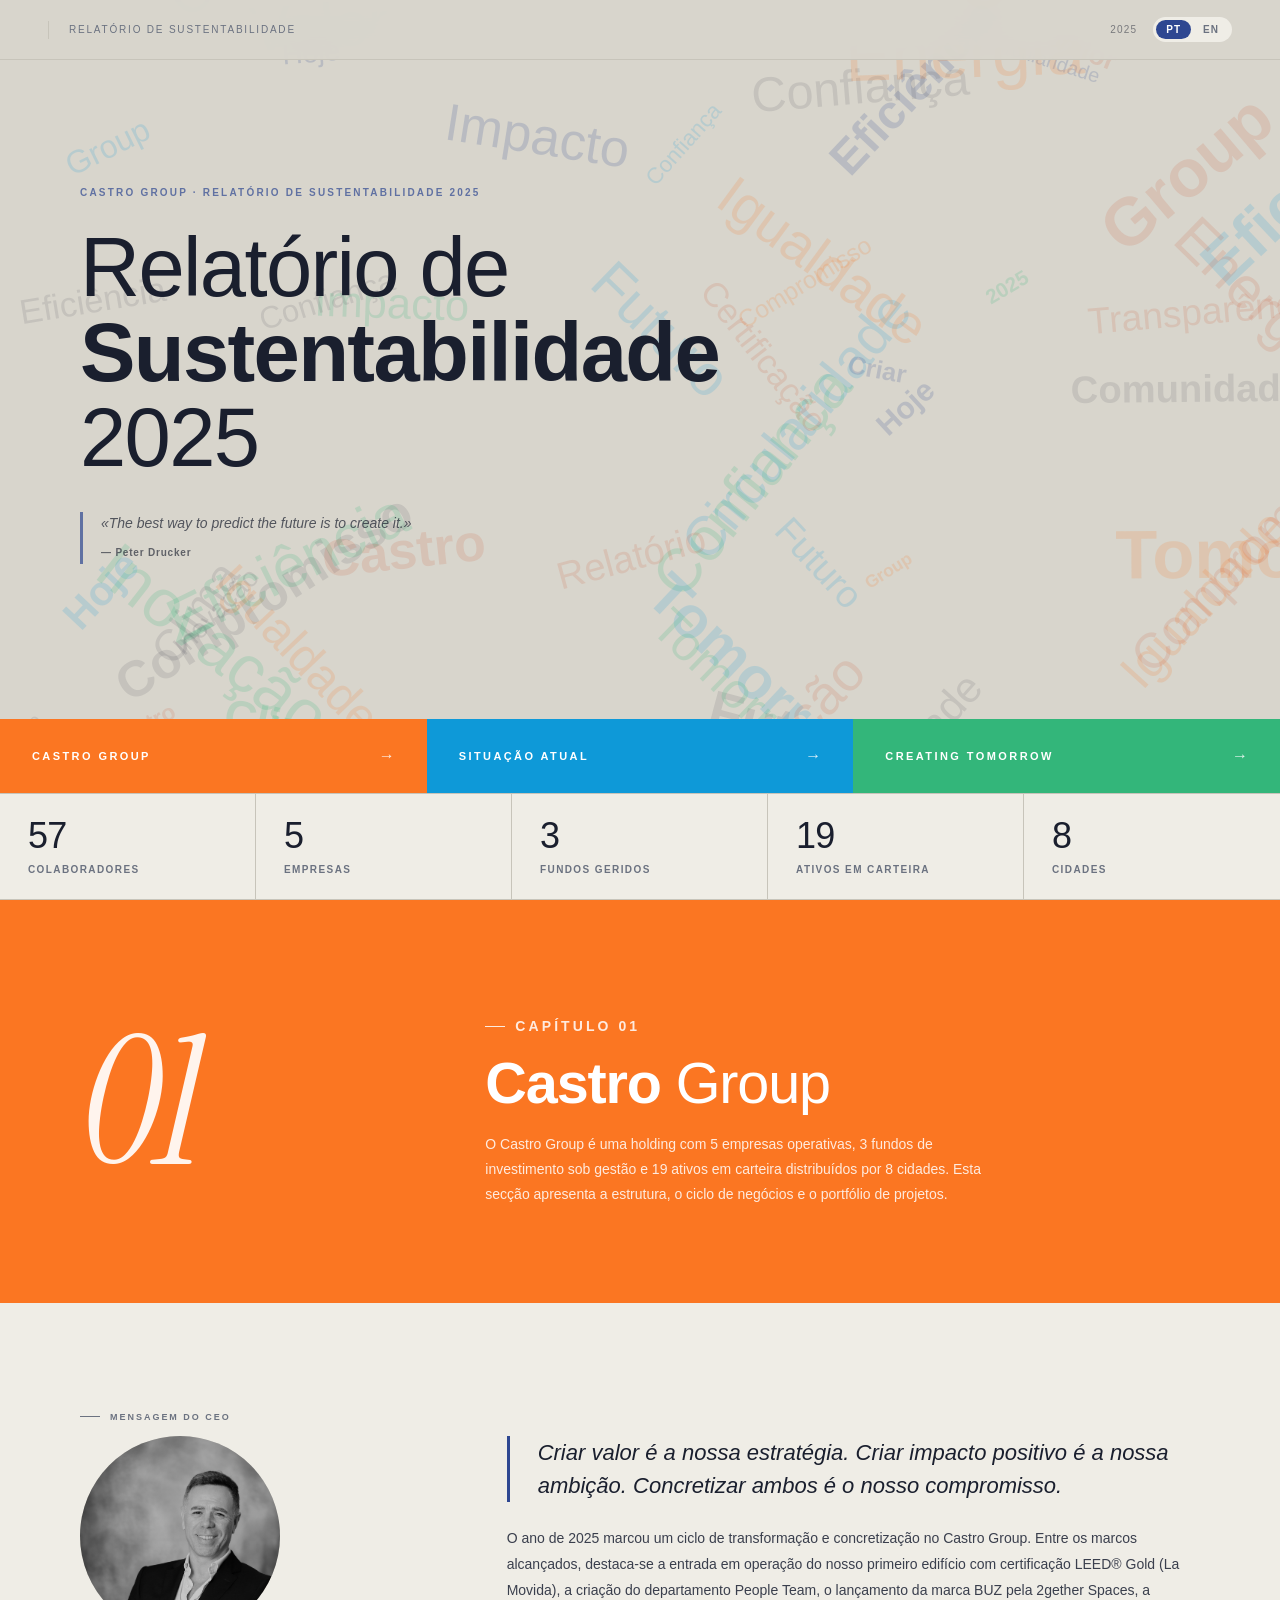
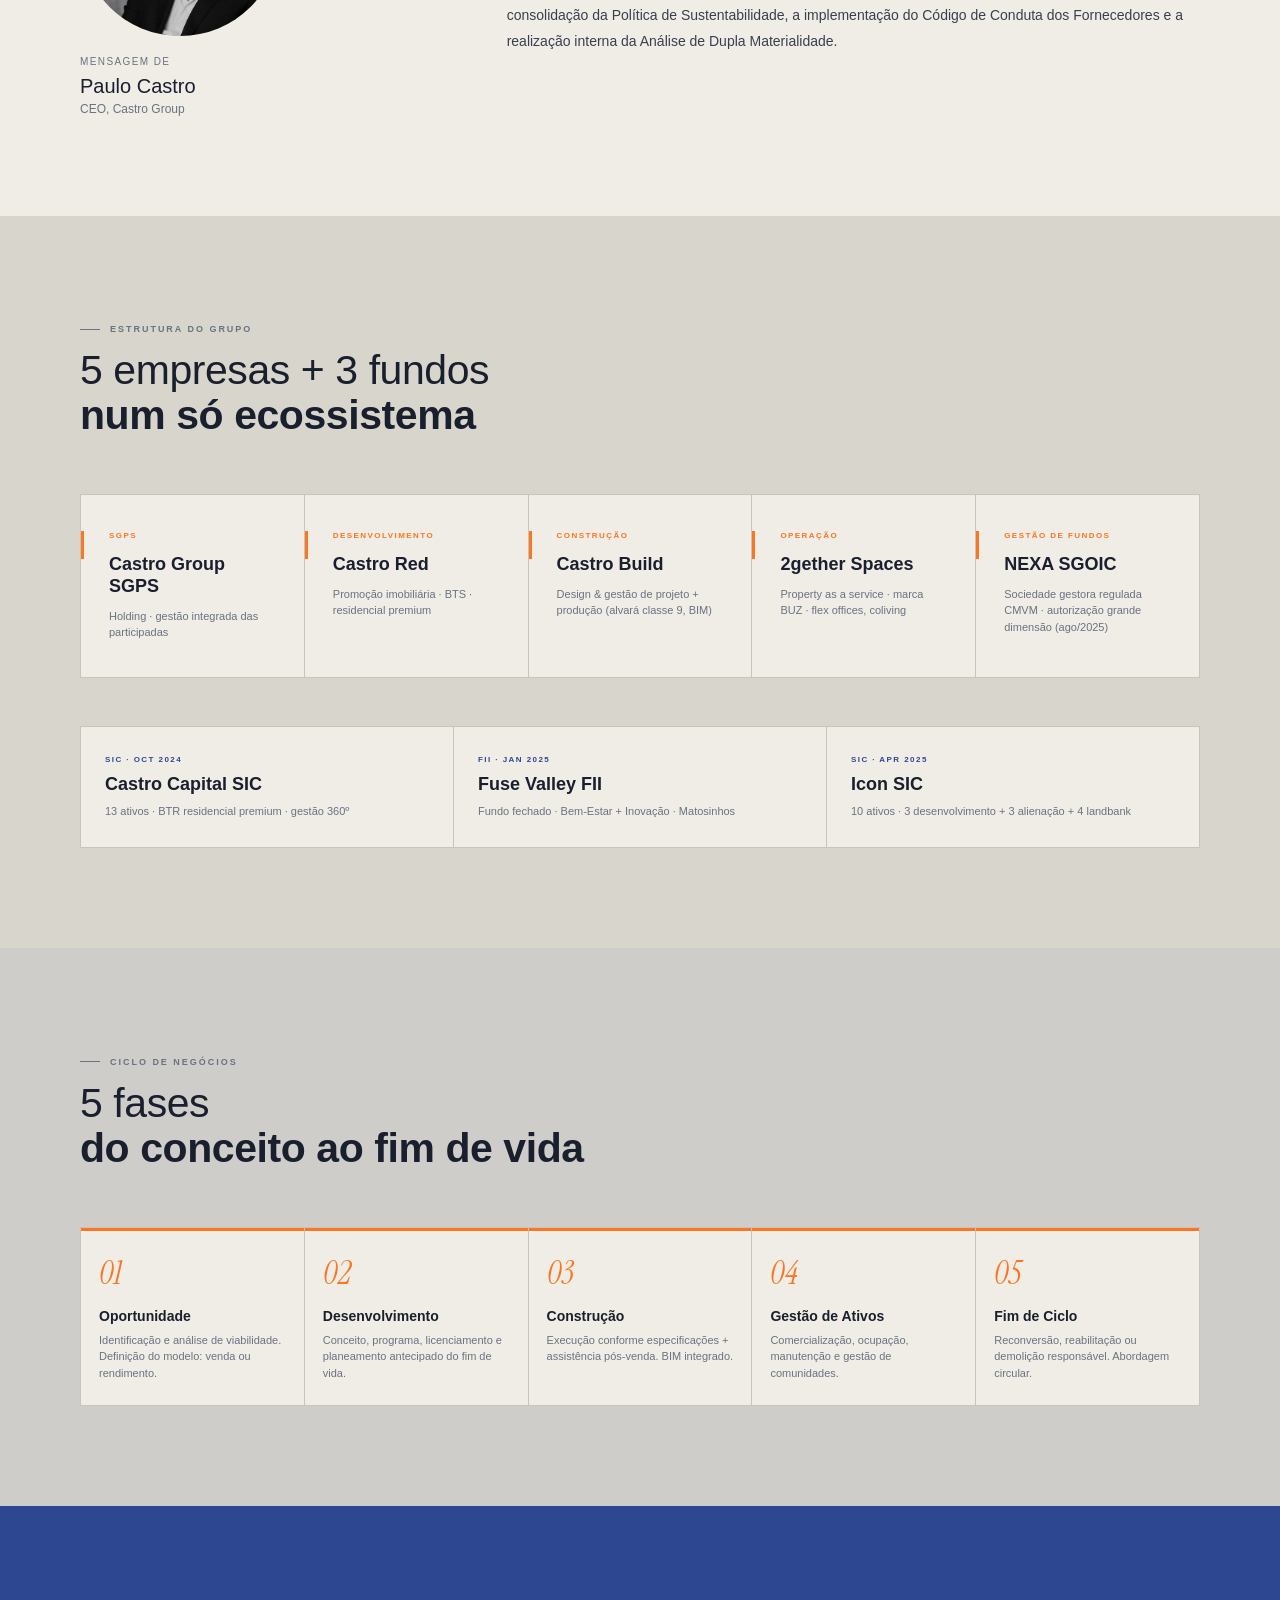
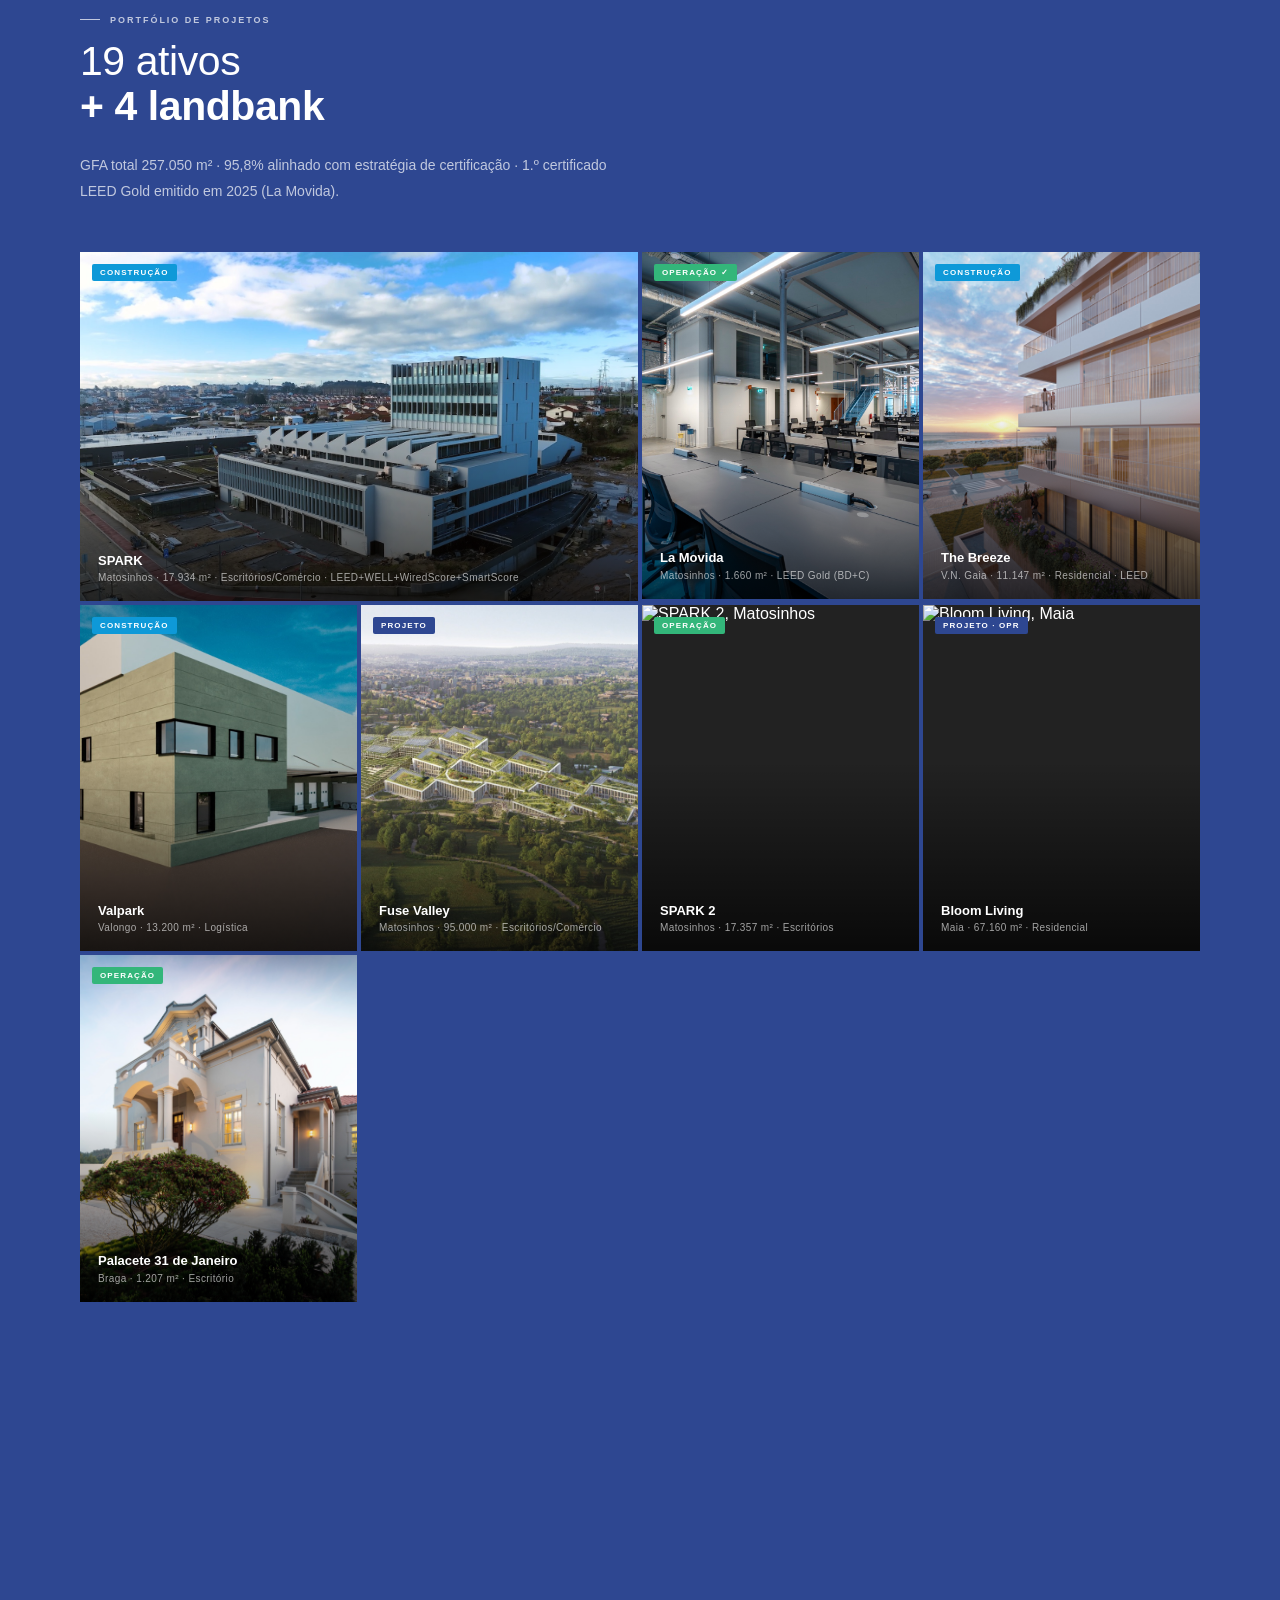
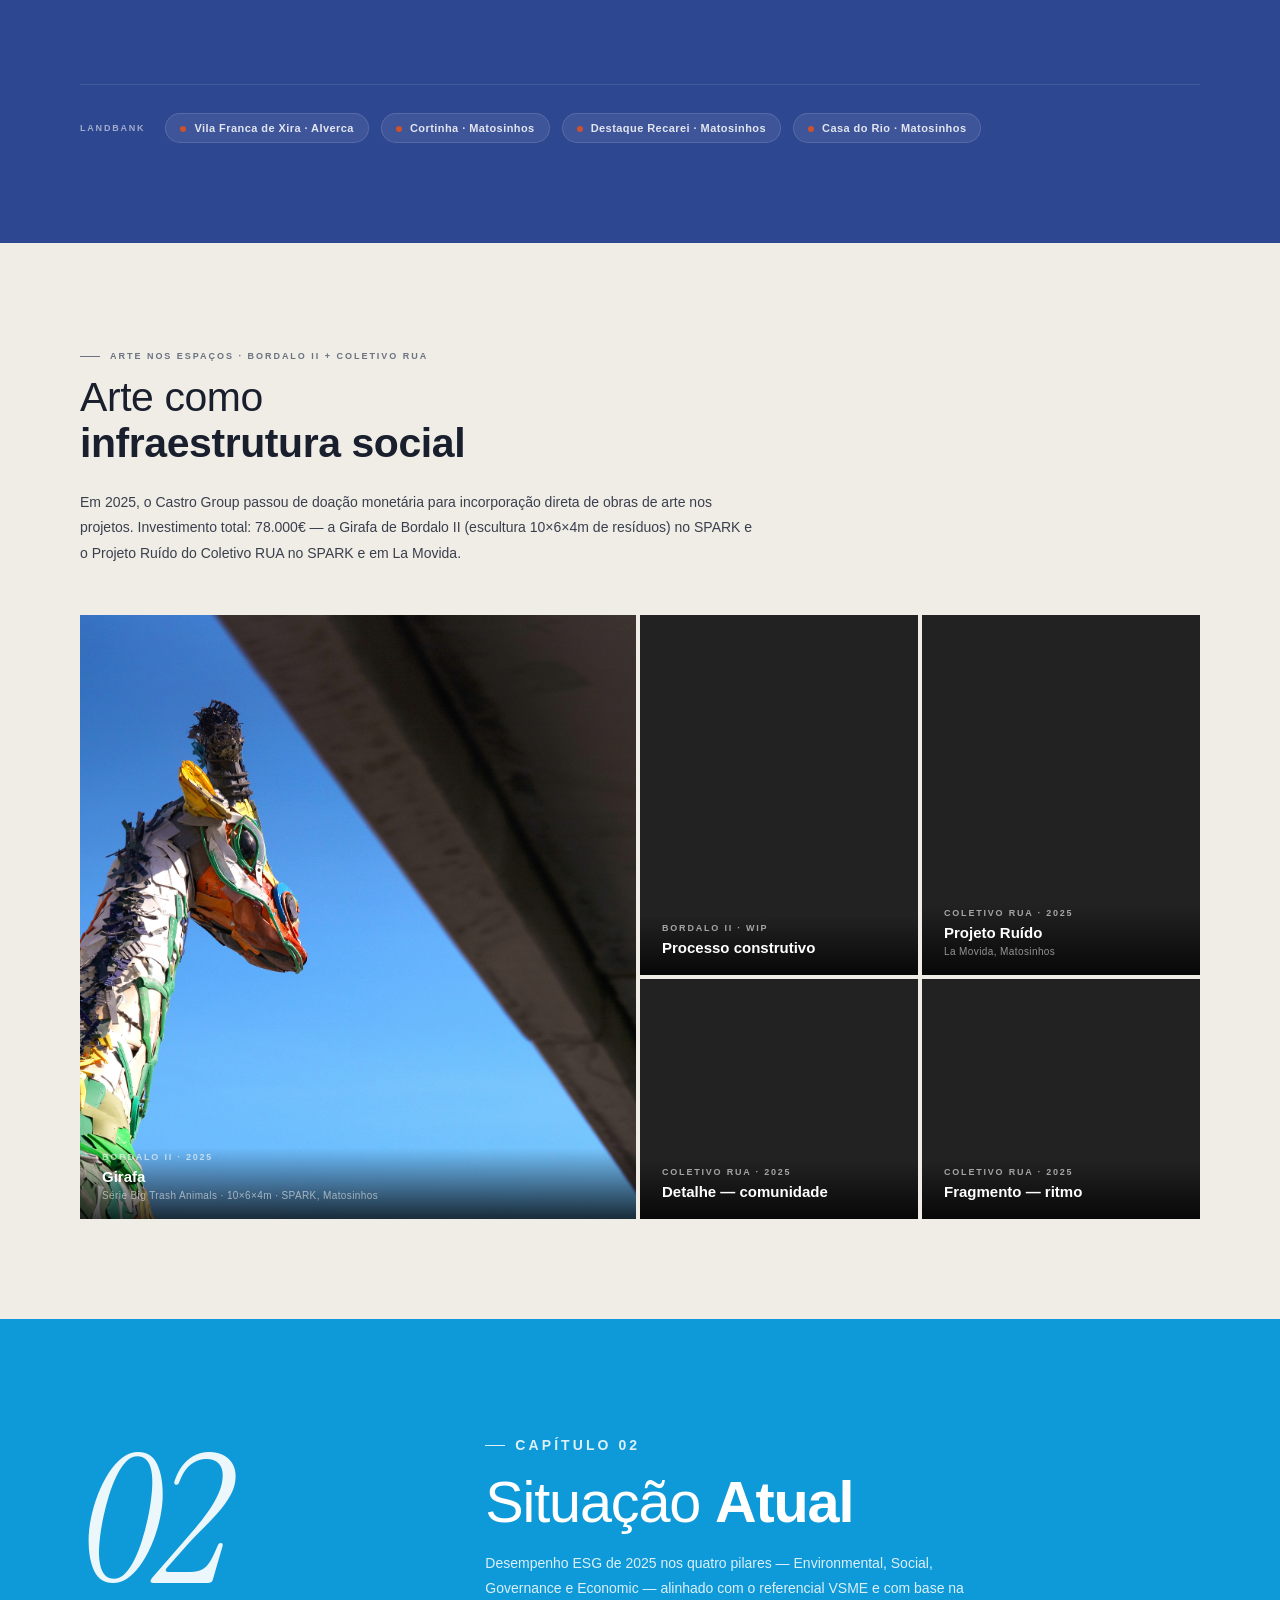
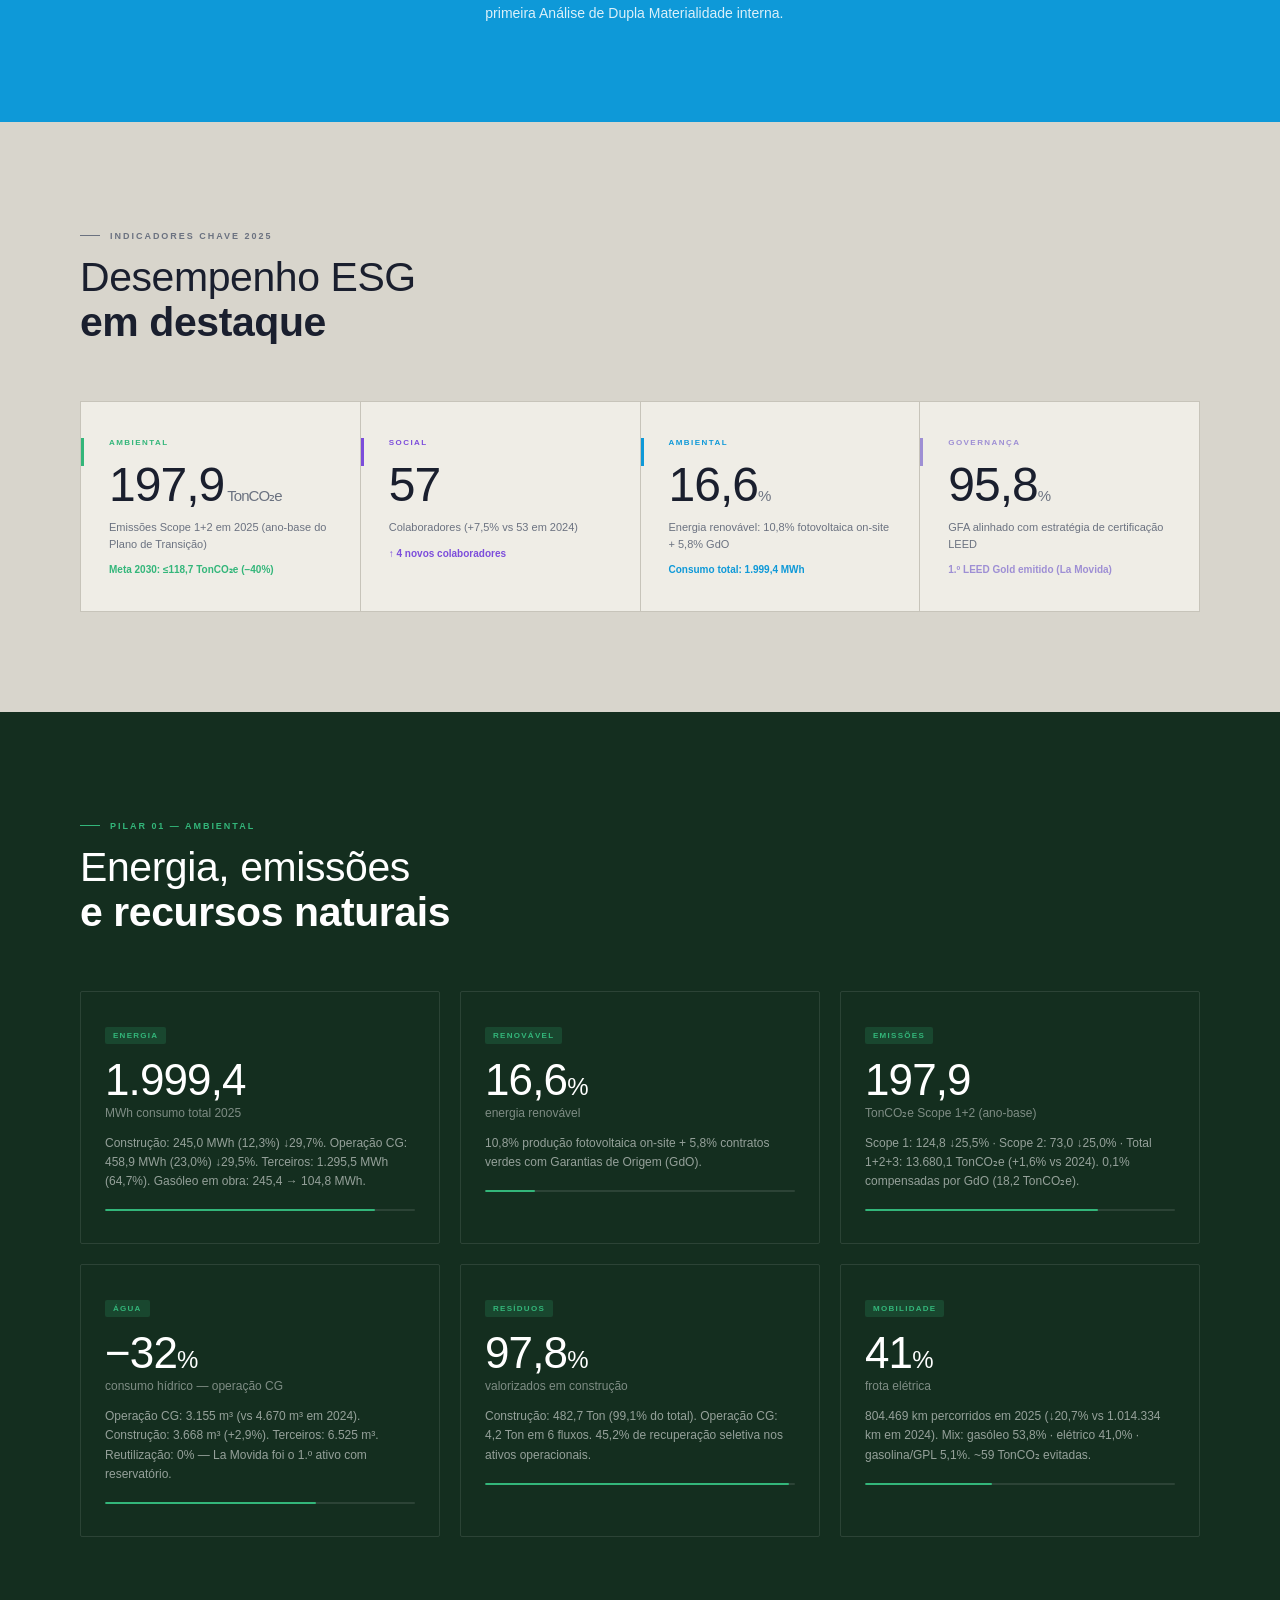
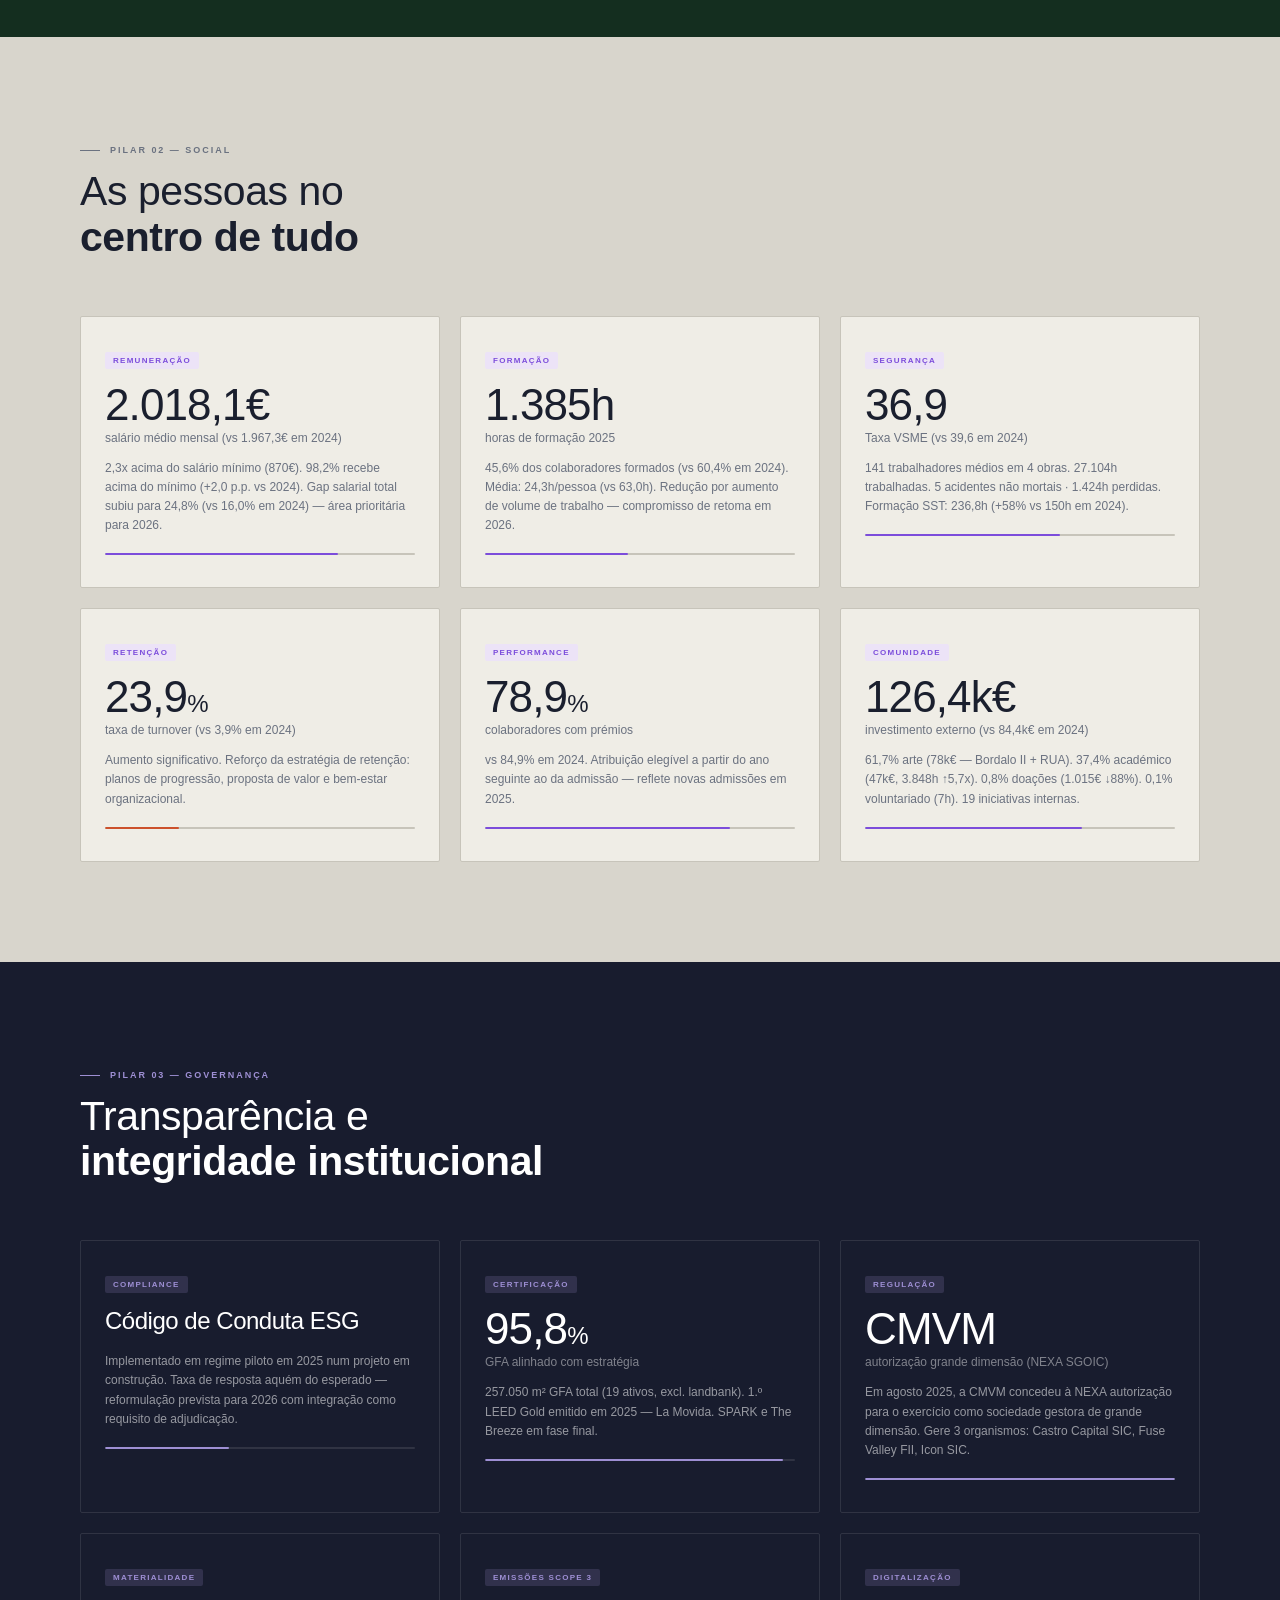
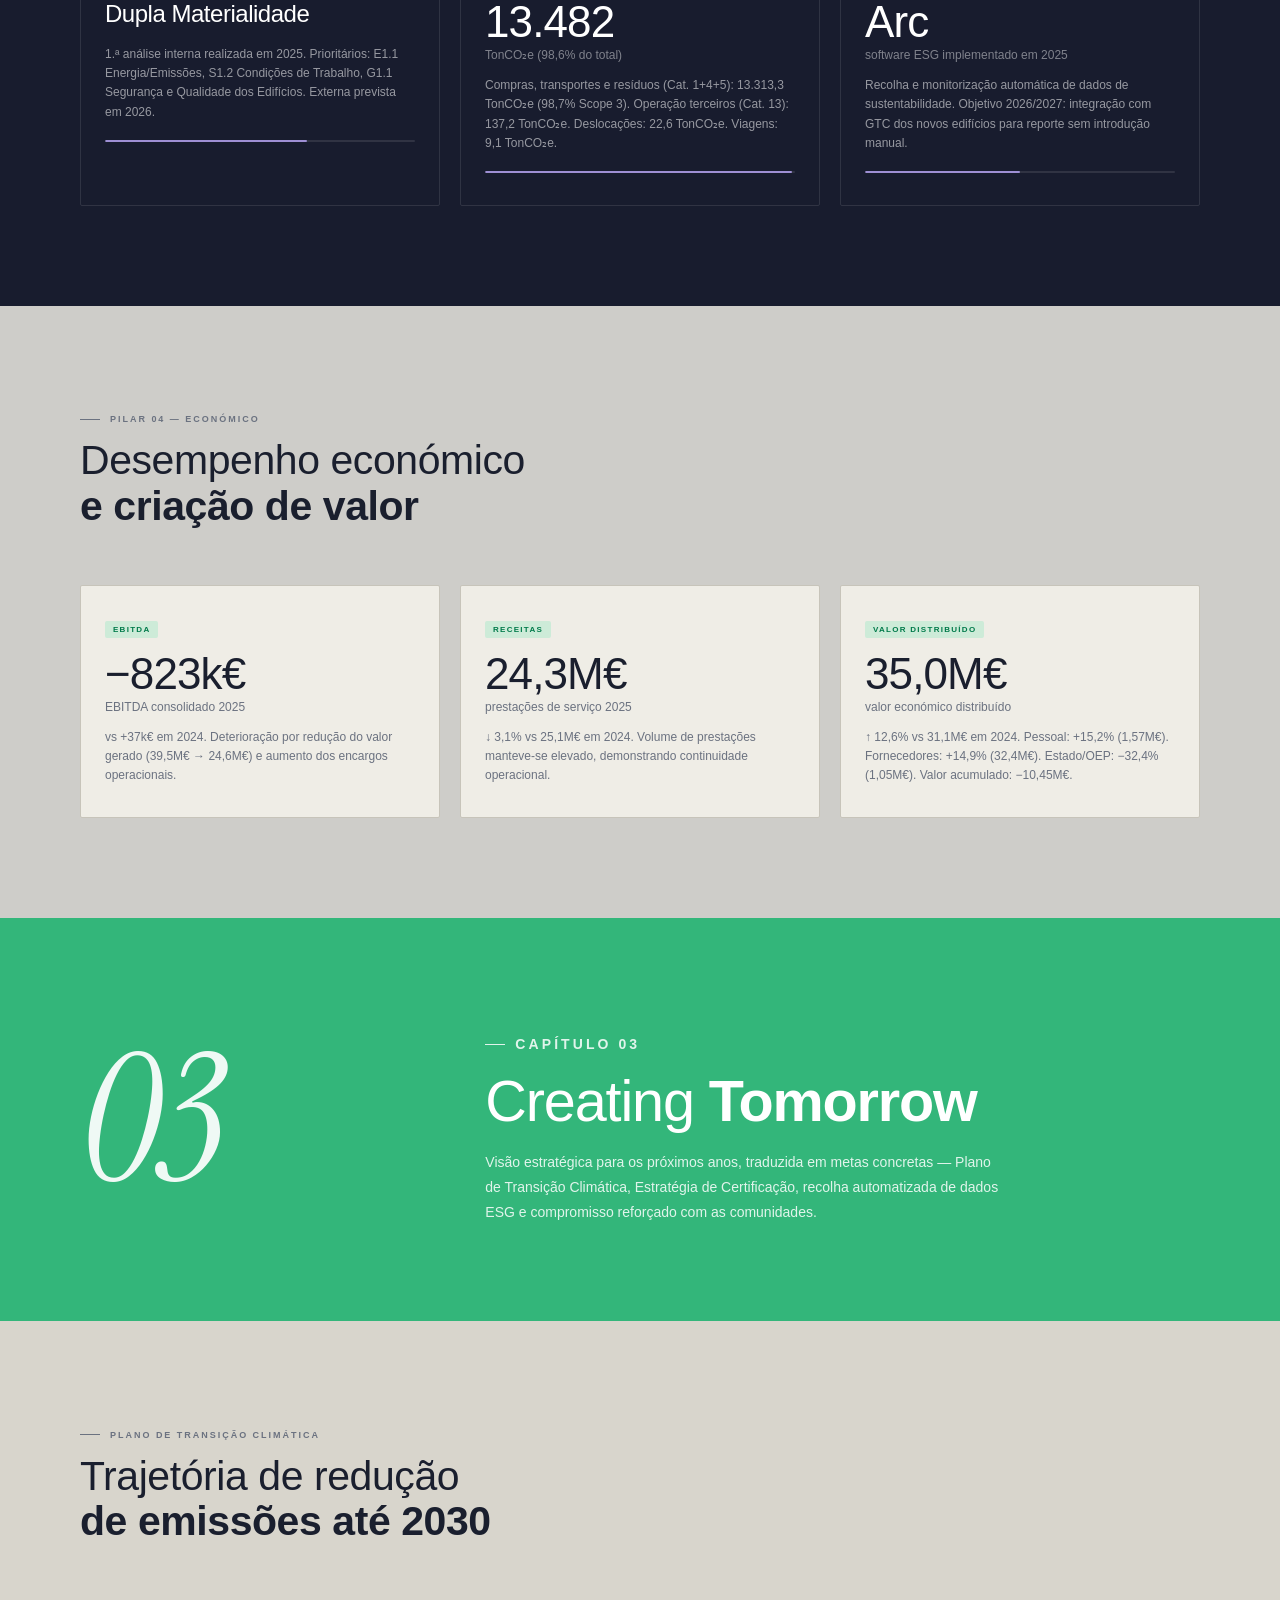
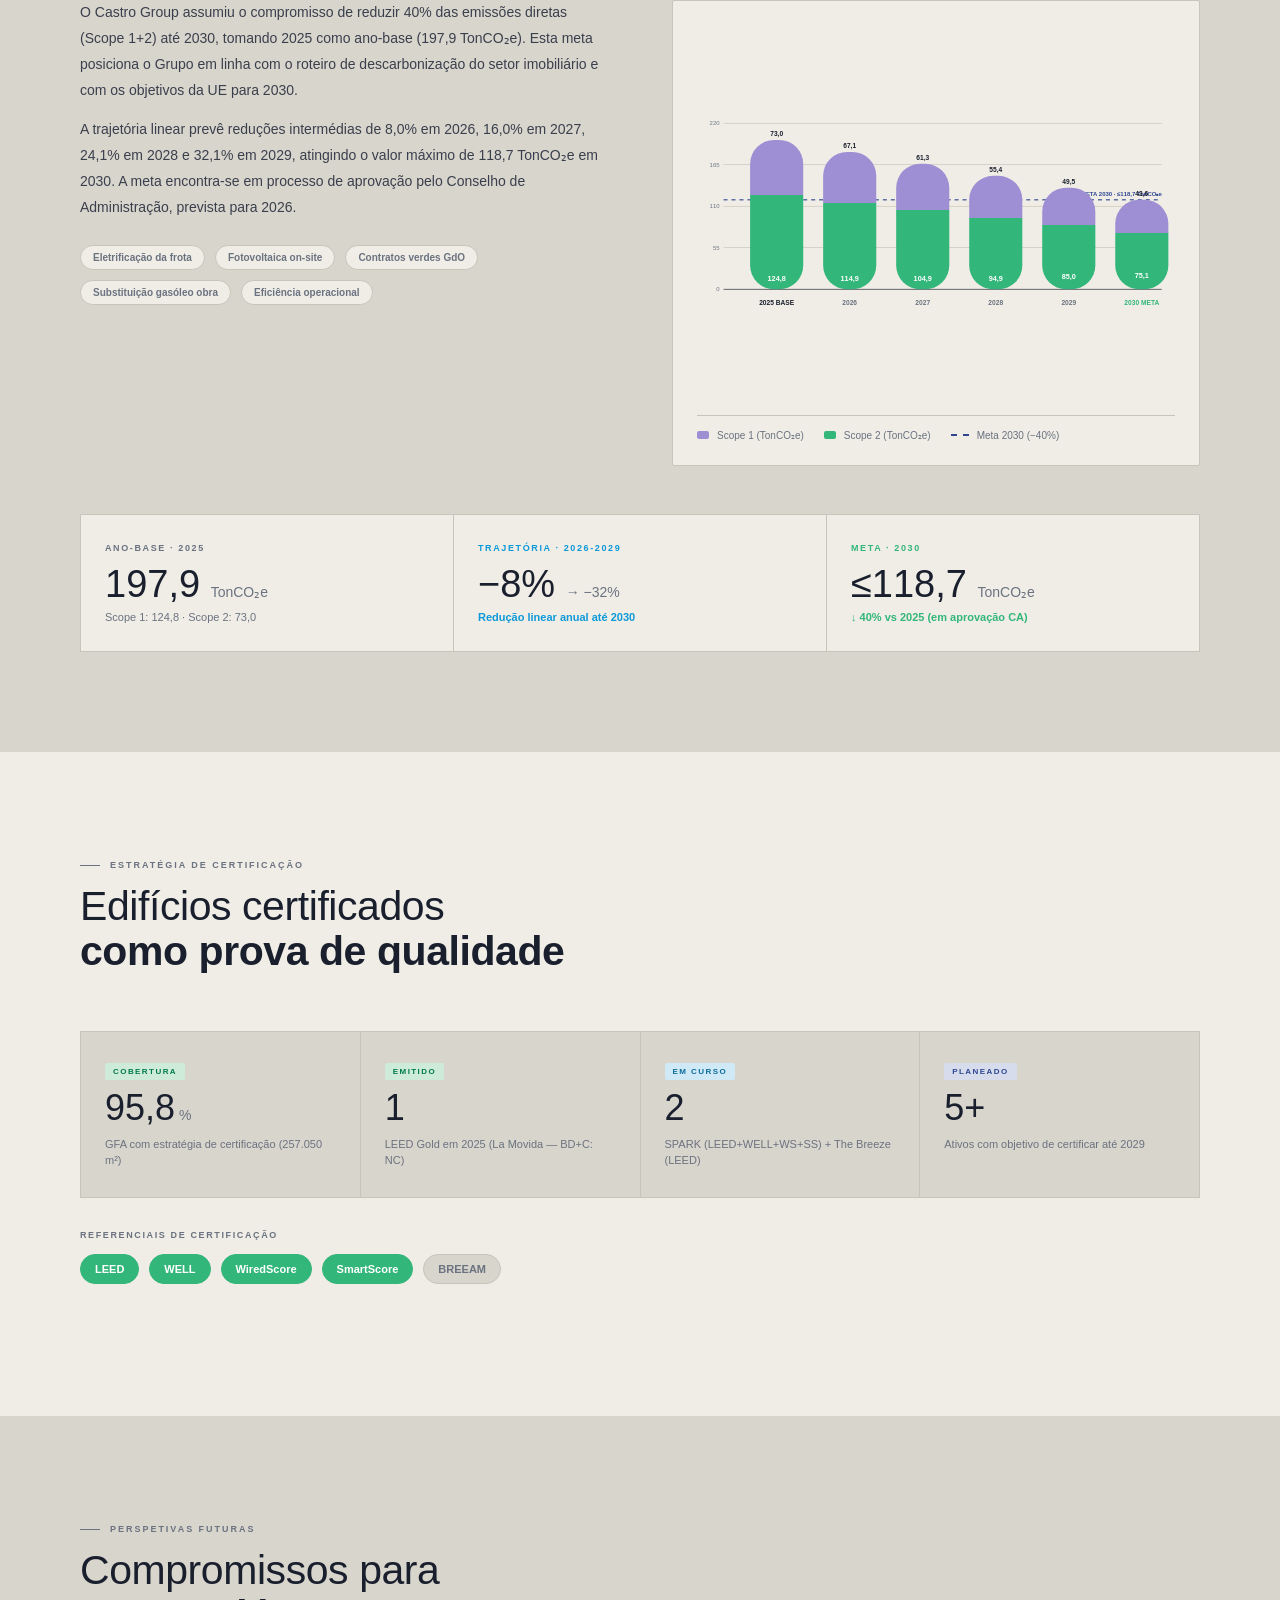
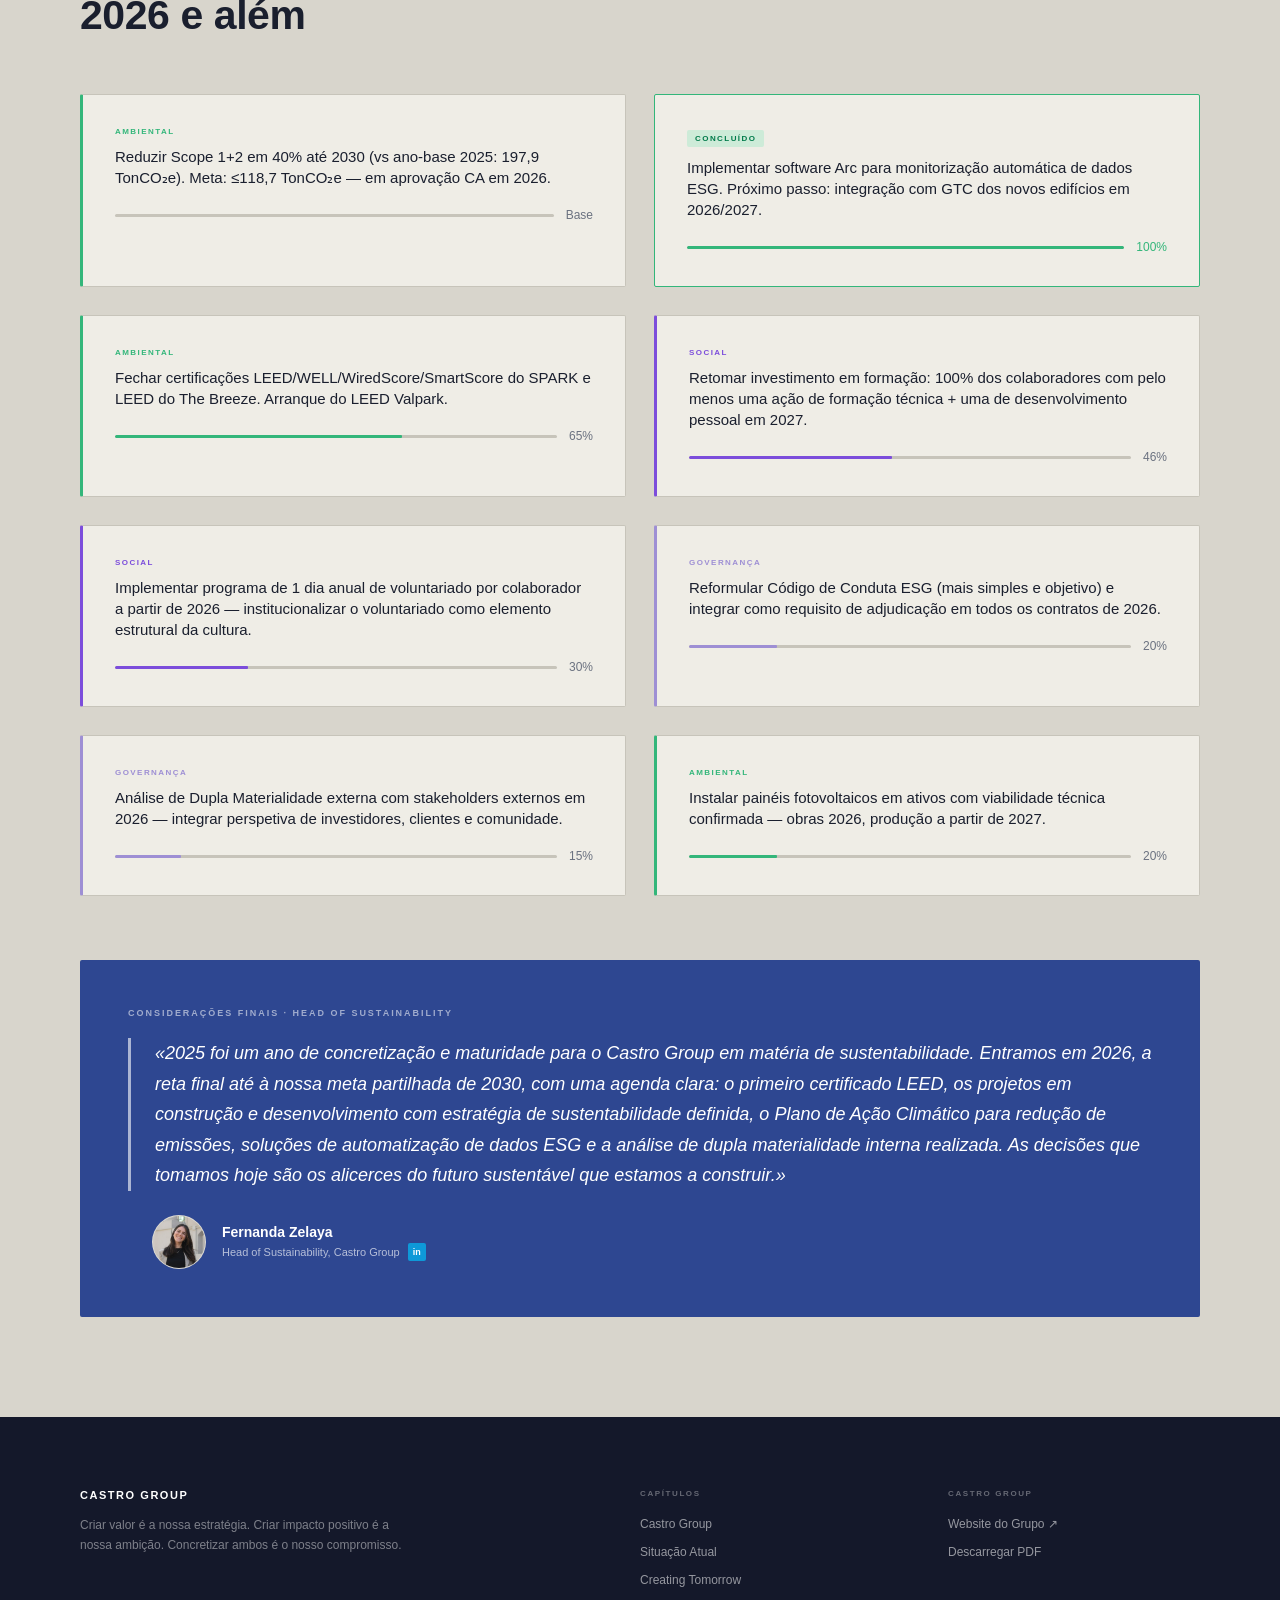
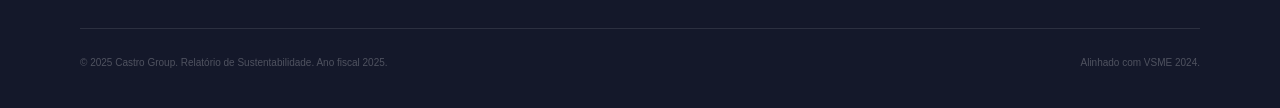
==== index-v2.html @ b85b204f "RS26 update: fix data errata + new RS26 brand version + reorganized assets Fase 1 (index.html — data" ====
<!DOCTYPE html>
<html lang="pt">
<head>
<meta charset="UTF-8">
<meta name="viewport" content="width=device-width, initial-scale=1.0">
<title>Castro Group — Relatório de Sustentabilidade 2025</title>
<meta name="description" content="Relatório de Sustentabilidade 2025 do Castro Group. Estratégia ESG, plano de transição climática e portfólio certificado.">
<meta property="og:title" content="Castro Group — Relatório de Sustentabilidade 2025">
<meta property="og:description" content="Criar valor é a nossa estratégia. Criar impacto positivo é a nossa ambição.">
<meta property="og:type" content="website">
<link rel="preconnect" href="https://fonts.googleapis.com" crossorigin>
<link href="https://fonts.googleapis.com/css2?family=Instrument+Serif:ital@0;1&display=swap" rel="stylesheet">
<style>
/* ============================================================================
   CASTRO GROUP — RS26 DESIGN TOKENS
   Based on: uploads/brand guidelines/colors_and_type.css (May 2026)
   ========================================================================= */
*,*::before,*::after{box-sizing:border-box;margin:0;padding:0}

:root {
  /* BRAND FLAG */
  --cg-navy:     #2E4791;
  --cg-orange:   #FB7622;
  --cg-cyan:     #0E99D8;
  --cg-green:    #33B67A;
  --cg-rust:     #CC512C;

  /* NEUTRALS */
  --cg-putty:    #D8D5CC;
  --cg-putty-2:  #CECDC9;
  --cg-bone:     #EFEDE6;
  --cg-ink:      #1A1F2E;
  --cg-mid:      #6B7280;
  --cg-border:   #C7C4BA;
  --cg-border-soft: rgba(46, 71, 145, 0.18);

  /* DARK */
  --cg-dark:        #2E4791;
  --cg-dark-deep:   #1F3170;
  --cg-dark-ink:    #14182A;

  /* TAGS */
  --cg-tag-orange-bg: #FBE3D2; --cg-tag-orange-fg: #B0451A;
  --cg-tag-cyan-bg:   #CFE9F6; --cg-tag-cyan-fg:   #0C6C9B;
  --cg-tag-green-bg:  #CDEBD8; --cg-tag-green-fg:  #1D7E4F;
  --cg-tag-navy-bg:   #D6DCEC; --cg-tag-navy-fg:   #2E4791;
  --cg-tag-rust-bg:   #F0D2C5; --cg-tag-rust-fg:   #8E3A1F;

  /* ESG legacy (only inside ESG widgets) */
  --cg-esg-social:     #7C4DDB;
  --cg-esg-governance: #9E8FD4;
  --cg-esg-economic:   #007A4A;

  /* MOTION */
  --cg-ease: cubic-bezier(0.4, 0, 0.2, 1);
  --cg-dur-fast: 0.15s;
  --cg-dur-base: 0.30s;
  --cg-dur-slow: 0.70s;
  --cg-dur-bar:  1.40s;
}

html { scroll-behavior: smooth; }
body {
  font-family: 'Helvetica Neue', Helvetica, Arial, sans-serif;
  background: var(--cg-putty);
  color: var(--cg-ink);
  overflow-x: hidden;
  -webkit-font-smoothing: antialiased;
}

/* ── NAV ───────────────────────────────────────────────────────────────── */
nav {
  position: fixed; top: 0; left: 0; right: 0; z-index: 100;
  display: flex; align-items: center; justify-content: space-between;
  padding: 0 48px; height: 60px;
  background: rgba(216, 213, 204, 0.94);
  backdrop-filter: blur(12px);
  border-bottom: 1px solid var(--cg-border);
  transition: all 0.3s;
}
nav.over-dark {
  background: rgba(46, 71, 145, 0.92);
  border-bottom-color: rgba(255,255,255,0.08);
}
nav.over-dark .nav-wordmark,
nav.over-dark .nav-year { color: #fff; }

.nav-left { display: flex; align-items: center; gap: 20px; }
.nav-logo { height: 22px; width: auto; display: block; }
nav.over-dark .nav-logo { filter: brightness(0) invert(1); }
.nav-sep { width: 1px; height: 18px; background: var(--cg-border); }
nav.over-dark .nav-sep { background: rgba(255,255,255,0.2); }
.nav-wordmark {
  font-size: 10px; letter-spacing: 0.18em; text-transform: uppercase;
  font-weight: 500; color: var(--cg-mid); white-space: nowrap;
}

.nav-right { display: flex; align-items: center; gap: 16px; }
.nav-year { font-size: 10px; letter-spacing: 0.12em; opacity: 0.5; color: var(--cg-ink); }
.lang-toggle {
  display: flex; gap: 2px;
  background: var(--cg-bone); border-radius: 20px; padding: 3px;
}
nav.over-dark .lang-toggle { background: rgba(255,255,255,0.12); }
.lang-btn {
  font-size: 10px; font-weight: 600; letter-spacing: 0.1em; text-transform: uppercase;
  padding: 4px 10px; border-radius: 16px; border: none; cursor: pointer;
  background: transparent; color: var(--cg-mid);
  transition: all 0.2s;
}
.lang-btn.active { background: var(--cg-navy); color: #fff; }
nav.over-dark .lang-btn.active { background: #fff; color: var(--cg-navy); }

/* ── HERO — RS26 cover ─────────────────────────────────────────────────── */
#hero {
  background: var(--cg-putty);
  min-height: 100vh;
  position: relative;
  overflow: hidden;
  display: grid;
  grid-template-rows: 1fr auto;
}
#kaleidoscope {
  position: absolute; inset: 0;
  width: 100%; height: 100%;
  z-index: 0;
  pointer-events: none;
}
.hero-content {
  position: relative; z-index: 2;
  padding: 120px 80px 60px;
  display: flex; flex-direction: column;
  justify-content: center;
  max-width: 1100px;
}
.hero-eyebrow {
  font-size: 10px; font-weight: 600; letter-spacing: 0.22em;
  text-transform: uppercase; color: var(--cg-navy); opacity: 0.7;
  margin-bottom: 28px;
}
.hero-title {
  font-family: 'Helvetica Neue', Helvetica, Arial, sans-serif;
  font-size: clamp(48px, 6.5vw, 96px);
  font-weight: 300; line-height: 1.02; letter-spacing: -0.02em;
  color: var(--cg-ink);
  max-width: 900px;
  margin-bottom: 32px;
}
.hero-title strong { font-weight: 700; }
.hero-quote {
  font-size: 14px; line-height: 1.7; color: var(--cg-ink); opacity: 0.7;
  max-width: 380px; font-style: italic;
  border-left: 3px solid var(--cg-navy); padding-left: 18px;
  margin-bottom: 28px;
}
.hero-quote-attr {
  display: inline-block; margin-top: 8px;
  font-style: normal; font-weight: 600;
  font-size: 10px; letter-spacing: 0.08em; opacity: 0.9;
}

/* RS26 cover bands — orange/cyan/green flag stripe */
.hero-flag {
  position: relative; z-index: 2;
  display: grid; grid-template-columns: 1fr 1fr 1fr;
  width: 100%;
}
.hero-flag a {
  padding: 28px 32px;
  color: #fff;
  text-decoration: none;
  font-size: 11px; font-weight: 700;
  letter-spacing: 0.22em; text-transform: uppercase;
  display: flex; align-items: center; justify-content: space-between;
  transition: opacity 0.2s, transform 0.3s;
}
.hero-flag a:hover { opacity: 0.92; }
.hero-flag a.castro    { background: var(--cg-orange); }
.hero-flag a.situacao  { background: var(--cg-cyan); }
.hero-flag a.tomorrow  { background: var(--cg-green); }
.hero-flag a::after {
  content: '→'; font-size: 16px; opacity: 0.85; letter-spacing: 0;
}

/* Hero stats strip — appears below flag */
.hero-stats {
  position: relative; z-index: 2;
  display: grid; grid-template-columns: repeat(5, 1fr);
  background: var(--cg-bone);
  border-top: 1px solid var(--cg-border);
  border-bottom: 1px solid var(--cg-border);
}
.hero-stat {
  padding: 24px 28px;
  border-right: 1px solid var(--cg-border);
}
.hero-stat:last-child { border-right: none; }
.hero-stat-val {
  font-size: 36px; font-weight: 300; color: var(--cg-ink);
  line-height: 1; letter-spacing: -0.02em;
}
.hero-stat-label {
  font-size: 10px; font-weight: 600; letter-spacing: 0.14em;
  text-transform: uppercase; color: var(--cg-mid);
  margin-top: 10px;
}

/* ── SECTION COMMONS ───────────────────────────────────────────────────── */
.section {
  padding: 100px 80px;
  position: relative;
}
.section-inner { max-width: 1240px; margin: 0 auto; }
.section.bone { background: var(--cg-bone); }
.section.putty-2 { background: var(--cg-putty-2); }
.section.navy { background: var(--cg-navy); color: #fff; }
.section.navy .eyebrow { color: rgba(255,255,255,0.85); }
.section.navy .heading { color: #fff; }
.section.navy .body { color: rgba(255,255,255,0.75); }

.eyebrow {
  font-size: 9px; font-weight: 600; letter-spacing: 0.22em;
  text-transform: uppercase; color: var(--cg-mid);
  margin-bottom: 14px;
  display: inline-flex; align-items: center; gap: 10px;
}
.eyebrow::before {
  content: ''; width: 20px; height: 1px; background: currentColor;
}
.heading {
  font-size: clamp(28px, 3.2vw, 48px);
  font-weight: 300; line-height: 1.1;
  max-width: 640px; margin-bottom: 56px;
  color: var(--cg-ink);
  letter-spacing: -0.01em;
}
.heading strong { font-weight: 700; }
.body { font-size: 14px; line-height: 1.85; color: #3A3F4D; }

/* Full-bleed colored band between chapters (RS26 signature) */
.chapter-band {
  width: 100%;
  padding: 96px 80px;
  display: grid; grid-template-columns: 1fr 2fr;
  gap: 48px; align-items: center;
  border-radius: 0;
}
.chapter-band.orange  { background: var(--cg-orange); }
.chapter-band.cyan    { background: var(--cg-cyan); }
.chapter-band.green   { background: var(--cg-green); }
.chapter-band .num {
  font-family: 'Instrument Serif', serif; font-style: italic;
  font-size: clamp(120px, 14vw, 200px); font-weight: 400;
  line-height: 0.8; color: rgba(255,255,255,0.92);
  letter-spacing: -0.02em;
}
.chapter-band h2 {
  font-size: clamp(36px, 4.5vw, 64px);
  font-weight: 300; line-height: 1.05; color: #fff;
  letter-spacing: -0.02em;
}
.chapter-band h2 strong { font-weight: 700; }
.chapter-band p {
  font-size: 14px; line-height: 1.8;
  color: rgba(255,255,255,0.85);
  max-width: 520px; margin-top: 18px;
}

/* ── KPI CARDS ─────────────────────────────────────────────────────────── */
.kpi-row {
  display: grid; grid-template-columns: repeat(4, 1fr);
  gap: 1px; background: var(--cg-border);
  border: 1px solid var(--cg-border);
}
.kpi-card {
  background: var(--cg-bone); padding: 36px 28px;
  cursor: pointer; transition: background 0.2s; position: relative;
}
.kpi-card:hover { background: #f5f3ec; }
.kpi-stripe {
  position: absolute; left: 0; top: 36px;
  width: 3px; height: 28px;
}
.kpi-tag {
  font-size: 8px; font-weight: 700; letter-spacing: 0.18em;
  text-transform: uppercase; margin-bottom: 14px;
}
.kpi-num {
  font-size: 48px; font-weight: 300; line-height: 1;
  color: var(--cg-ink); letter-spacing: -0.02em;
}
.kpi-unit { font-size: 15px; color: var(--cg-mid); }
.kpi-desc { font-size: 11px; color: var(--cg-mid); margin-top: 10px; line-height: 1.5; }
.kpi-delta { font-size: 10px; font-weight: 600; margin-top: 12px; }

/* ── METRIC CARDS ──────────────────────────────────────────────────────── */
.metrics-grid {
  display: grid; grid-template-columns: repeat(3, 1fr); gap: 20px;
}
.metric-card {
  padding: 32px 24px; border-radius: 2px;
  cursor: pointer; transition: all 0.2s; position: relative;
}
.metric-card.dark {
  border: 1px solid rgba(255,255,255,0.10);
}
.metric-card.dark:hover {
  background: rgba(255,255,255,0.05);
  border-color: rgba(255,255,255,0.22);
}
.metric-card.light {
  border: 1px solid var(--cg-border); background: var(--cg-bone);
}
.metric-card.light:hover { background: #f4f1ea; border-color: #b0ada4; }
.metric-pill {
  display: inline-block; font-size: 8px; font-weight: 700;
  letter-spacing: 0.16em; text-transform: uppercase;
  padding: 4px 8px; border-radius: 2px; margin-bottom: 14px;
}
.metric-big { font-size: 44px; font-weight: 300; line-height: 1; margin-bottom: 4px; letter-spacing: -0.02em; }
.metric-card.dark .metric-big { color: #fff; }
.metric-card.light .metric-big { color: var(--cg-ink); }
.metric-unit { font-size: 12px; font-weight: 400; }
.metric-card.dark .metric-unit { color: rgba(255,255,255,0.45); }
.metric-card.light .metric-unit { color: var(--cg-mid); }
.metric-desc-text { font-size: 12px; line-height: 1.6; margin-top: 14px; }
.metric-card.dark .metric-desc-text { color: rgba(255,255,255,0.55); }
.metric-card.light .metric-desc-text { color: var(--cg-mid); }
.bar-track {
  height: 2px; border-radius: 1px; margin-top: 18px; overflow: hidden;
}
.metric-card.dark .bar-track { background: rgba(255,255,255,0.10); }
.metric-card.light .bar-track { background: var(--cg-border); }
.bar-fill {
  height: 100%; border-radius: 1px; width: 0%;
  transition: width 1.4s var(--cg-ease);
}

/* ── PORTFOLIO PHOTO GRID ──────────────────────────────────────────────── */
.portfolio-grid {
  display: grid;
  grid-template-columns: repeat(4, 1fr);
  gap: 4px;
  margin-top: 48px;
}
.photo-card {
  position: relative; overflow: hidden; cursor: zoom-in;
  background: #222; aspect-ratio: 4/5;
}
.photo-card.wide { grid-column: span 2; aspect-ratio: 8/5; }
.photo-card.tall { grid-row: span 2; aspect-ratio: 4/10; }
.photo-card img {
  width: 100%; height: 100%; object-fit: cover;
  transition: transform 0.6s ease;
  display: block;
}
.photo-card:hover img { transform: scale(1.04); }
.photo-card-overlay {
  position: absolute; inset: 0;
  background: linear-gradient(to top, rgba(0,0,0,0.72) 0%, transparent 55%);
  display: flex; flex-direction: column; justify-content: flex-end;
  padding: 18px;
}
.photo-card-name { font-size: 13px; font-weight: 600; color: #fff; margin-bottom: 4px; line-height: 1.2; }
.photo-card-meta { font-size: 10px; color: rgba(255,255,255,0.62); letter-spacing: 0.04em; }
.photo-card-badge {
  position: absolute; top: 12px; left: 12px;
  font-size: 8px; font-weight: 700; letter-spacing: 0.14em; text-transform: uppercase;
  padding: 4px 8px; border-radius: 2px; color: #fff;
}
.photo-card-badge.construction { background: var(--cg-cyan); }
.photo-card-badge.project { background: var(--cg-navy); }
.photo-card-badge.operation { background: var(--cg-green); }
.photo-card-badge.concept { background: var(--cg-rust); }
.photo-card-badge.landbank { background: var(--cg-mid); }

/* Landbank chips row */
.landbank-row {
  display: flex; gap: 12px; flex-wrap: wrap;
  margin-top: 32px; padding-top: 28px;
  border-top: 1px solid rgba(255,255,255,0.1);
}
.landbank-chip {
  font-size: 11px; font-weight: 600;
  padding: 8px 14px; border-radius: 24px;
  background: rgba(255,255,255,0.08); color: rgba(255,255,255,0.85);
  border: 1px solid rgba(255,255,255,0.12);
  letter-spacing: 0.04em;
}
.landbank-chip::before {
  content: ''; display: inline-block;
  width: 6px; height: 6px; border-radius: 50%;
  background: var(--cg-rust); margin-right: 8px;
  vertical-align: middle;
}

/* ── ARTE NOS ESPAÇOS ──────────────────────────────────────────────────── */
.arte-grid {
  display: grid; grid-template-columns: 2fr 1fr 1fr;
  grid-template-rows: 360px 240px;
  gap: 4px; margin-top: 48px;
}
.arte-card {
  position: relative; overflow: hidden;
  background: #222;
}
.arte-card.hero { grid-row: span 2; }
.arte-card img {
  width: 100%; height: 100%; object-fit: cover;
  transition: transform 0.6s ease;
}
.arte-card:hover img { transform: scale(1.03); }
.arte-card-caption {
  position: absolute; bottom: 0; left: 0; right: 0;
  background: linear-gradient(to top, rgba(0,0,0,0.78), transparent 80%);
  padding: 22px 22px 18px;
  color: #fff;
}
.arte-card-author {
  font-size: 9px; font-weight: 700; letter-spacing: 0.2em;
  text-transform: uppercase; color: rgba(255,255,255,0.6); margin-bottom: 6px;
}
.arte-card-title { font-size: 15px; font-weight: 600; line-height: 1.2; }
.arte-card-meta { font-size: 10px; color: rgba(255,255,255,0.55); margin-top: 4px; letter-spacing: 0.04em; }

@media (max-width: 1024px) {
  .portfolio-grid { grid-template-columns: repeat(2, 1fr); }
  .photo-card.wide { grid-column: span 2; }
  .photo-card.tall { grid-row: auto; aspect-ratio: 4/5; }
  .arte-grid { grid-template-columns: 1fr 1fr; grid-template-rows: 280px 240px 240px; }
  .arte-card.hero { grid-row: auto; grid-column: span 2; }
}
@media (max-width: 640px) {
  .portfolio-grid { grid-template-columns: 1fr; }
  .photo-card.wide, .photo-card.tall { grid-column: auto; grid-row: auto; aspect-ratio: 4/3; }
  .arte-grid { grid-template-columns: 1fr; grid-template-rows: auto; }
  .arte-card { aspect-ratio: 4/3; }
}

/* ── ANIMATIONS ────────────────────────────────────────────────────────── */
.fade-up { opacity: 0; transform: translateY(24px); transition: opacity 0.7s ease, transform 0.7s ease; }
.fade-up.visible { opacity: 1; transform: translateY(0); }
.stagger > * { opacity: 0; transform: translateY(18px); transition: opacity 0.55s ease, transform 0.55s ease; }
.stagger.visible > *:nth-child(1) { opacity:1;transform:none;transition-delay:0s }
.stagger.visible > *:nth-child(2) { opacity:1;transform:none;transition-delay:0.07s }
.stagger.visible > *:nth-child(3) { opacity:1;transform:none;transition-delay:0.14s }
.stagger.visible > *:nth-child(4) { opacity:1;transform:none;transition-delay:0.21s }
.stagger.visible > *:nth-child(5) { opacity:1;transform:none;transition-delay:0.28s }
.stagger.visible > *:nth-child(6) { opacity:1;transform:none;transition-delay:0.35s }
.stagger.visible > *:nth-child(7) { opacity:1;transform:none;transition-delay:0.42s }
.stagger.visible > *:nth-child(8) { opacity:1;transform:none;transition-delay:0.49s }

/* ── RESPONSIVE ────────────────────────────────────────────────────────── */
@media (max-width: 1024px) {
  nav { padding: 0 32px; }
  .section { padding: 80px 32px; }
  .hero-content { padding: 110px 32px 48px; }
  .hero-flag { grid-template-columns: 1fr; }
  .hero-stats { grid-template-columns: repeat(2, 1fr); }
  .hero-stat:nth-child(2n) { border-right: none; }
  .kpi-row { grid-template-columns: repeat(2, 1fr); }
  .metrics-grid { grid-template-columns: repeat(2, 1fr); }
  .chapter-band { grid-template-columns: 1fr; padding: 64px 32px; gap: 24px; }
}
@media (max-width: 640px) {
  nav { padding: 0 16px; height: 56px; }
  .nav-wordmark, .nav-sep { display: none; }
  .section { padding: 56px 20px; }
  .hero-content { padding: 96px 20px 32px; }
  .hero-title { font-size: 36px !important; }
  .hero-stats { grid-template-columns: 1fr; }
  .hero-stat { border-right: none; border-bottom: 1px solid var(--cg-border); }
  .hero-stat:last-child { border-bottom: none; }
  .hero-flag a { padding: 20px 24px; }
  .kpi-row, .metrics-grid { grid-template-columns: 1fr; }
  .chapter-band { padding: 48px 20px; }
}
</style>
</head>
<body>

<!-- ── NAV ────────────────────────────────────────────────────────────── -->
<nav id="main-nav">
  <div class="nav-left">
    <img src="https://castro-group.pt/wp-content/uploads/2021/04/Logotipo_CastroGroup.png" alt="Castro Group" class="nav-logo" onerror="this.style.display='none'">
    <div class="nav-sep"></div>
    <span class="nav-wordmark" data-pt="Relatório de Sustentabilidade" data-en="Sustainability Report">Relatório de Sustentabilidade</span>
  </div>
  <div class="nav-right">
    <span class="nav-year">2025</span>
    <div class="lang-toggle">
      <button class="lang-btn active" onclick="setLang('pt')">PT</button>
      <button class="lang-btn" onclick="setLang('en')">EN</button>
    </div>
  </div>
</nav>

<!-- ── HERO ───────────────────────────────────────────────────────────── -->
<section id="hero">
  <canvas id="kaleidoscope" aria-hidden="true"></canvas>
  <div class="hero-content">
    <p class="hero-eyebrow" data-pt="Castro Group · Relatório de Sustentabilidade 2025" data-en="Castro Group · Sustainability Report 2025">Castro Group · Relatório de Sustentabilidade 2025</p>
    <h1 class="hero-title" data-pt="Relatório de<br><strong>Sustentabilidade</strong><br>2025" data-en="<strong>Sustainability</strong><br>Report<br>2025">Relatório de<br><strong>Sustentabilidade</strong><br>2025</h1>
    <p class="hero-quote" data-pt="«The best way to predict the future is to create it.»<br><span class='hero-quote-attr'>— Peter Drucker</span>" data-en="«The best way to predict the future is to create it.»<br><span class='hero-quote-attr'>— Peter Drucker</span>">«The best way to predict the future is to create it.»<br><span class="hero-quote-attr">— Peter Drucker</span></p>
  </div>

  <div>
    <div class="hero-flag" role="navigation" aria-label="Capítulos">
      <a href="#castro" class="castro" data-pt="Castro Group" data-en="Castro Group">Castro Group</a>
      <a href="#situacao" class="situacao" data-pt="Situação Atual" data-en="Current Situation">Situação Atual</a>
      <a href="#tomorrow" class="tomorrow" data-pt="Creating Tomorrow" data-en="Creating Tomorrow">Creating Tomorrow</a>
    </div>
    <div class="hero-stats stagger" id="hero-stats">
      <div class="hero-stat">
        <div class="hero-stat-val"><span class="cnt" data-n="57">0</span></div>
        <div class="hero-stat-label" data-pt="Colaboradores" data-en="Employees">Colaboradores</div>
      </div>
      <div class="hero-stat">
        <div class="hero-stat-val"><span class="cnt" data-n="5">0</span></div>
        <div class="hero-stat-label" data-pt="Empresas" data-en="Companies">Empresas</div>
      </div>
      <div class="hero-stat">
        <div class="hero-stat-val"><span class="cnt" data-n="3">0</span></div>
        <div class="hero-stat-label" data-pt="Fundos geridos" data-en="Managed funds">Fundos geridos</div>
      </div>
      <div class="hero-stat">
        <div class="hero-stat-val"><span class="cnt" data-n="19">0</span></div>
        <div class="hero-stat-label" data-pt="Ativos em carteira" data-en="Portfolio assets">Ativos em carteira</div>
      </div>
      <div class="hero-stat">
        <div class="hero-stat-val"><span class="cnt" data-n="8">0</span></div>
        <div class="hero-stat-label" data-pt="Cidades" data-en="Cities">Cidades</div>
      </div>
    </div>
  </div>
</section>

<!-- ════════════════════════════════════════════════════════════════════════
     CHAPTER 01 — CASTRO GROUP (Orange pillar)
     ═══════════════════════════════════════════════════════════════════════ -->
<section id="castro" class="chapter-band orange">
  <div class="num">01</div>
  <div>
    <p class="eyebrow" style="color:rgba(255,255,255,0.85);" data-pt="Capítulo 01" data-en="Chapter 01">Capítulo 01</p>
    <h2 data-pt="<strong>Castro</strong> Group" data-en="<strong>Castro</strong> Group"><strong>Castro</strong> Group</h2>
    <p data-pt="O Castro Group é uma holding com 5 empresas operativas, 3 fundos de investimento sob gestão e 19 ativos em carteira distribuídos por 8 cidades. Esta secção apresenta a estrutura, o ciclo de negócios e o portfólio de projetos." data-en="Castro Group is a holding with 5 operating companies, 3 managed investment funds and 19 portfolio assets across 8 cities. This section presents the structure, business cycle and project portfolio.">O Castro Group é uma holding com 5 empresas operativas, 3 fundos de investimento sob gestão e 19 ativos em carteira distribuídos por 8 cidades. Esta secção apresenta a estrutura, o ciclo de negócios e o portfólio de projetos.</p>
  </div>
</section>

<!-- CEO MESSAGE -->
<section class="section bone">
  <div class="section-inner">
    <p class="eyebrow fade-up" data-pt="Mensagem do CEO" data-en="CEO Message">Mensagem do CEO</p>
    <div class="ceo-grid fade-up" style="display:grid;grid-template-columns:1fr 2fr;gap:80px;align-items:start;">
      <div>
        <div style="width:200px;height:200px;overflow:hidden;border-radius:50%;margin-bottom:20px;background:var(--cg-putty);">
          <img src="uploads/quotes/CEO.jpg" alt="Paulo Castro" loading="lazy" decoding="async" width="200" height="200" style="width:100%;height:100%;object-fit:cover;object-position:center top;">
        </div>
        <div style="font-size:10px;letter-spacing:0.14em;text-transform:uppercase;color:var(--cg-mid);margin-bottom:8px;" data-pt="Mensagem de" data-en="Message from">Mensagem de</div>
        <div style="font-size:20px;font-weight:400;">Paulo Castro</div>
        <div style="font-size:12px;color:var(--cg-mid);margin-top:4px;" data-pt="CEO, Castro Group" data-en="CEO, Castro Group">CEO, Castro Group</div>
      </div>
      <div>
        <div style="font-size:22px;font-weight:300;line-height:1.5;color:var(--cg-ink);border-left:3px solid var(--cg-navy);padding-left:28px;font-style:italic;" data-pt="Criar valor é a nossa estratégia. Criar impacto positivo é a nossa ambição. Concretizar ambos é o nosso compromisso." data-en="Creating value is our strategy. Creating positive impact is our ambition. Delivering both is our commitment.">Criar valor é a nossa estratégia. Criar impacto positivo é a nossa ambição. Concretizar ambos é o nosso compromisso.</div>
        <p class="body" style="margin-top:24px;" data-pt="O ano de 2025 marcou um ciclo de transformação e concretização no Castro Group. Entre os marcos alcançados, destaca-se a entrada em operação do nosso primeiro edifício com certificação LEED® Gold (La Movida), a criação do departamento People Team, o lançamento da marca BUZ pela 2gether Spaces, a consolidação da Política de Sustentabilidade, a implementação do Código de Conduta dos Fornecedores e a realização interna da Análise de Dupla Materialidade." data-en="The year 2025 marked a cycle of transformation and delivery at Castro Group. Milestones include the operation launch of our first LEED® Gold certified building (La Movida), the creation of the People Team department, the launch of the BUZ brand by 2gether Spaces, consolidation of the Sustainability Policy, implementation of the Supplier Code of Conduct and internal Double Materiality Analysis.">O ano de 2025 marcou um ciclo de transformação e concretização no Castro Group. Entre os marcos alcançados, destaca-se a entrada em operação do nosso primeiro edifício com certificação LEED® Gold (La Movida), a criação do departamento People Team, o lançamento da marca BUZ pela 2gether Spaces, a consolidação da Política de Sustentabilidade, a implementação do Código de Conduta dos Fornecedores e a realização interna da Análise de Dupla Materialidade.</p>
      </div>
    </div>
  </div>
</section>

<!-- EMPRESAS DO GRUPO -->
<section class="section">
  <div class="section-inner">
    <p class="eyebrow fade-up" data-pt="Estrutura do Grupo" data-en="Group Structure">Estrutura do Grupo</p>
    <h2 class="heading fade-up" data-pt="5 empresas + 3 fundos<br><strong>num só ecossistema</strong>" data-en="5 companies + 3 funds<br><strong>in a single ecosystem</strong>">5 empresas + 3 fundos<br><strong>num só ecossistema</strong></h2>
    <div class="kpi-row stagger" style="grid-template-columns:repeat(5,1fr);">
      <div class="kpi-card">
        <div class="kpi-stripe" style="background:var(--cg-orange)"></div>
        <div class="kpi-tag" style="color:var(--cg-orange)">SGPS</div>
        <div style="font-size:18px;font-weight:600;line-height:1.2;color:var(--cg-ink);margin-bottom:6px;">Castro Group SGPS</div>
        <div class="kpi-desc" data-pt="Holding · gestão integrada das participadas" data-en="Holding · integrated management of subsidiaries">Holding · gestão integrada das participadas</div>
      </div>
      <div class="kpi-card">
        <div class="kpi-stripe" style="background:var(--cg-orange)"></div>
        <div class="kpi-tag" style="color:var(--cg-orange)" data-pt="Desenvolvimento" data-en="Development">Desenvolvimento</div>
        <div style="font-size:18px;font-weight:600;line-height:1.2;color:var(--cg-ink);margin-bottom:6px;">Castro Red</div>
        <div class="kpi-desc" data-pt="Promoção imobiliária · BTS · residencial premium" data-en="Real estate development · BTS · premium residential">Promoção imobiliária · BTS · residencial premium</div>
      </div>
      <div class="kpi-card">
        <div class="kpi-stripe" style="background:var(--cg-orange)"></div>
        <div class="kpi-tag" style="color:var(--cg-orange)" data-pt="Construção" data-en="Construction">Construção</div>
        <div style="font-size:18px;font-weight:600;line-height:1.2;color:var(--cg-ink);margin-bottom:6px;">Castro Build</div>
        <div class="kpi-desc" data-pt="Design & gestão de projeto + produção (alvará classe 9, BIM)" data-en="Design & project management + production (class 9 licence, BIM)">Design & gestão de projeto + produção (alvará classe 9, BIM)</div>
      </div>
      <div class="kpi-card">
        <div class="kpi-stripe" style="background:var(--cg-orange)"></div>
        <div class="kpi-tag" style="color:var(--cg-orange)" data-pt="Operação" data-en="Operations">Operação</div>
        <div style="font-size:18px;font-weight:600;line-height:1.2;color:var(--cg-ink);margin-bottom:6px;">2gether Spaces</div>
        <div class="kpi-desc" data-pt="Property as a service · marca BUZ · flex offices, coliving" data-en="Property as a service · BUZ brand · flex offices, coliving">Property as a service · marca BUZ · flex offices, coliving</div>
      </div>
      <div class="kpi-card">
        <div class="kpi-stripe" style="background:var(--cg-orange)"></div>
        <div class="kpi-tag" style="color:var(--cg-orange)" data-pt="Gestão de Fundos" data-en="Fund Management">Gestão de Fundos</div>
        <div style="font-size:18px;font-weight:600;line-height:1.2;color:var(--cg-ink);margin-bottom:6px;">NEXA SGOIC</div>
        <div class="kpi-desc" data-pt="Sociedade gestora regulada CMVM · autorização grande dimensão (ago/2025)" data-en="CMVM-regulated manager · large-entity authorisation (Aug/2025)">Sociedade gestora regulada CMVM · autorização grande dimensão (ago/2025)</div>
      </div>
    </div>

    <!-- Fundos -->
    <div style="margin-top:48px;display:grid;grid-template-columns:repeat(3,1fr);gap:1px;background:var(--cg-border);border:1px solid var(--cg-border);" class="stagger">
      <div style="background:var(--cg-bone);padding:28px 24px;">
        <div style="font-size:8px;font-weight:700;letter-spacing:0.18em;text-transform:uppercase;color:var(--cg-navy);margin-bottom:10px;">SIC · OCT 2024</div>
        <div style="font-size:18px;font-weight:600;color:var(--cg-ink);">Castro Capital SIC</div>
        <div style="font-size:11px;color:var(--cg-mid);margin-top:8px;line-height:1.5;" data-pt="13 ativos · BTR residencial premium · gestão 360º" data-en="13 assets · BTR premium residential · 360° management">13 ativos · BTR residencial premium · gestão 360º</div>
      </div>
      <div style="background:var(--cg-bone);padding:28px 24px;">
        <div style="font-size:8px;font-weight:700;letter-spacing:0.18em;text-transform:uppercase;color:var(--cg-navy);margin-bottom:10px;">FII · JAN 2025</div>
        <div style="font-size:18px;font-weight:600;color:var(--cg-ink);">Fuse Valley FII</div>
        <div style="font-size:11px;color:var(--cg-mid);margin-top:8px;line-height:1.5;" data-pt="Fundo fechado · Bem-Estar + Inovação · Matosinhos" data-en="Closed-end fund · Wellbeing + Innovation · Matosinhos">Fundo fechado · Bem-Estar + Inovação · Matosinhos</div>
      </div>
      <div style="background:var(--cg-bone);padding:28px 24px;">
        <div style="font-size:8px;font-weight:700;letter-spacing:0.18em;text-transform:uppercase;color:var(--cg-navy);margin-bottom:10px;">SIC · APR 2025</div>
        <div style="font-size:18px;font-weight:600;color:var(--cg-ink);">Icon SIC</div>
        <div style="font-size:11px;color:var(--cg-mid);margin-top:8px;line-height:1.5;" data-pt="10 ativos · 3 desenvolvimento + 3 alienação + 4 landbank" data-en="10 assets · 3 development + 3 sale + 4 landbank">10 ativos · 3 desenvolvimento + 3 alienação + 4 landbank</div>
      </div>
    </div>
  </div>
</section>

<!-- CICLO DE NEGÓCIOS — 5 fases -->
<section class="section putty-2">
  <div class="section-inner">
    <p class="eyebrow fade-up" data-pt="Ciclo de Negócios" data-en="Business Cycle">Ciclo de Negócios</p>
    <h2 class="heading fade-up" data-pt="5 fases<br><strong>do conceito ao fim de vida</strong>" data-en="5 phases<br><strong>from concept to end-of-life</strong>">5 fases<br><strong>do conceito ao fim de vida</strong></h2>
    <div class="stagger" style="display:grid;grid-template-columns:repeat(5,1fr);gap:1px;background:var(--cg-border);border:1px solid var(--cg-border);">
      <div style="background:var(--cg-bone);padding:24px 18px;position:relative;">
        <div style="position:absolute;top:0;left:0;right:0;height:3px;background:var(--cg-orange);"></div>
        <div style="font-family:'Instrument Serif',serif;font-style:italic;font-size:32px;color:var(--cg-orange);margin-bottom:14px;">01</div>
        <div style="font-size:14px;font-weight:600;color:var(--cg-ink);margin-bottom:8px;" data-pt="Oportunidade" data-en="Opportunity">Oportunidade</div>
        <div style="font-size:11px;color:var(--cg-mid);line-height:1.5;" data-pt="Identificação e análise de viabilidade. Definição do modelo: venda ou rendimento." data-en="Identification and feasibility analysis. Business model: sale or rental.">Identificação e análise de viabilidade. Definição do modelo: venda ou rendimento.</div>
      </div>
      <div style="background:var(--cg-bone);padding:24px 18px;position:relative;">
        <div style="position:absolute;top:0;left:0;right:0;height:3px;background:var(--cg-orange);"></div>
        <div style="font-family:'Instrument Serif',serif;font-style:italic;font-size:32px;color:var(--cg-orange);margin-bottom:14px;">02</div>
        <div style="font-size:14px;font-weight:600;color:var(--cg-ink);margin-bottom:8px;" data-pt="Desenvolvimento" data-en="Development">Desenvolvimento</div>
        <div style="font-size:11px;color:var(--cg-mid);line-height:1.5;" data-pt="Conceito, programa, licenciamento e planeamento antecipado do fim de vida." data-en="Concept, programme, licensing and early end-of-life planning.">Conceito, programa, licenciamento e planeamento antecipado do fim de vida.</div>
      </div>
      <div style="background:var(--cg-bone);padding:24px 18px;position:relative;">
        <div style="position:absolute;top:0;left:0;right:0;height:3px;background:var(--cg-orange);"></div>
        <div style="font-family:'Instrument Serif',serif;font-style:italic;font-size:32px;color:var(--cg-orange);margin-bottom:14px;">03</div>
        <div style="font-size:14px;font-weight:600;color:var(--cg-ink);margin-bottom:8px;" data-pt="Construção" data-en="Construction">Construção</div>
        <div style="font-size:11px;color:var(--cg-mid);line-height:1.5;" data-pt="Execução conforme especificações + assistência pós-venda. BIM integrado." data-en="Execution per specifications + post-sale support. BIM integrated.">Execução conforme especificações + assistência pós-venda. BIM integrado.</div>
      </div>
      <div style="background:var(--cg-bone);padding:24px 18px;position:relative;">
        <div style="position:absolute;top:0;left:0;right:0;height:3px;background:var(--cg-orange);"></div>
        <div style="font-family:'Instrument Serif',serif;font-style:italic;font-size:32px;color:var(--cg-orange);margin-bottom:14px;">04</div>
        <div style="font-size:14px;font-weight:600;color:var(--cg-ink);margin-bottom:8px;" data-pt="Gestão de Ativos" data-en="Asset Management">Gestão de Ativos</div>
        <div style="font-size:11px;color:var(--cg-mid);line-height:1.5;" data-pt="Comercialização, ocupação, manutenção e gestão de comunidades." data-en="Sale, occupancy, maintenance and community management.">Comercialização, ocupação, manutenção e gestão de comunidades.</div>
      </div>
      <div style="background:var(--cg-bone);padding:24px 18px;position:relative;">
        <div style="position:absolute;top:0;left:0;right:0;height:3px;background:var(--cg-orange);"></div>
        <div style="font-family:'Instrument Serif',serif;font-style:italic;font-size:32px;color:var(--cg-orange);margin-bottom:14px;">05</div>
        <div style="font-size:14px;font-weight:600;color:var(--cg-ink);margin-bottom:8px;" data-pt="Fim de Ciclo" data-en="End of Life">Fim de Ciclo</div>
        <div style="font-size:11px;color:var(--cg-mid);line-height:1.5;" data-pt="Reconversão, reabilitação ou demolição responsável. Abordagem circular." data-en="Conversion, retrofit or responsible demolition. Circular approach.">Reconversão, reabilitação ou demolição responsável. Abordagem circular.</div>
      </div>
    </div>
  </div>
</section>

<!-- PORTFOLIO (dark navy bg, expanded) -->
<section class="section navy">
  <div class="section-inner">
    <p class="eyebrow fade-up" style="color:rgba(255,255,255,0.7);" data-pt="Portfólio de Projetos" data-en="Project Portfolio">Portfólio de Projetos</p>
    <h2 class="heading fade-up" style="color:#fff;" data-pt="19 ativos<br><strong>+ 4 landbank</strong>" data-en="19 assets<br><strong>+ 4 landbank</strong>">19 ativos<br><strong>+ 4 landbank</strong></h2>
    <p class="body" style="color:rgba(255,255,255,0.7);max-width:560px;margin-top:-32px;margin-bottom:48px;" data-pt="GFA total 257.050 m² · 95,8% alinhado com estratégia de certificação · 1.º certificado LEED Gold emitido em 2025 (La Movida)." data-en="Total GFA 257,050 m² · 95.8% aligned with certification strategy · 1st LEED Gold issued in 2025 (La Movida).">GFA total 257.050 m² · 95,8% alinhado com estratégia de certificação · 1.º certificado LEED Gold emitido em 2025 (La Movida).</p>

    <div class="portfolio-grid stagger">
      <div class="photo-card wide">
        <img src="uploads/projects/spark.jpg" alt="SPARK, Matosinhos" loading="lazy" decoding="async">
        <div class="photo-card-badge construction" data-pt="Construção" data-en="Construction">Construção</div>
        <div class="photo-card-overlay">
          <div class="photo-card-name">SPARK</div>
          <div class="photo-card-meta" data-pt="Matosinhos · 17.934 m² · Escritórios/Comércio · LEED+WELL+WiredScore+SmartScore" data-en="Matosinhos · 17,934 m² · Office/Retail · LEED+WELL+WiredScore+SmartScore">Matosinhos · 17.934 m² · Escritórios/Comércio · LEED+WELL+WiredScore+SmartScore</div>
        </div>
      </div>
      <div class="photo-card">
        <img src="uploads/projects/BUZ.jpg" alt="La Movida, Matosinhos" loading="lazy" decoding="async">
        <div class="photo-card-badge operation" data-pt="Operação ✓" data-en="Operation ✓">Operação ✓</div>
        <div class="photo-card-overlay">
          <div class="photo-card-name">La Movida</div>
          <div class="photo-card-meta" data-pt="Matosinhos · 1.660 m² · LEED Gold (BD+C)" data-en="Matosinhos · 1,660 m² · LEED Gold (BD+C)">Matosinhos · 1.660 m² · LEED Gold (BD+C)</div>
        </div>
      </div>
      <div class="photo-card">
        <img src="uploads/projects/the breeze.jpg" alt="The Breeze, V.N. Gaia" loading="lazy" decoding="async">
        <div class="photo-card-badge construction" data-pt="Construção" data-en="Construction">Construção</div>
        <div class="photo-card-overlay">
          <div class="photo-card-name">The Breeze</div>
          <div class="photo-card-meta" data-pt="V.N. Gaia · 11.147 m² · Residencial · LEED" data-en="V.N. Gaia · 11,147 m² · Residential · LEED">V.N. Gaia · 11.147 m² · Residencial · LEED</div>
        </div>
      </div>
      <div class="photo-card">
        <img src="uploads/projects/Valpark.jpg" alt="Valpark, Valongo" loading="lazy" decoding="async">
        <div class="photo-card-badge construction" data-pt="Construção" data-en="Construction">Construção</div>
        <div class="photo-card-overlay">
          <div class="photo-card-name">Valpark</div>
          <div class="photo-card-meta" data-pt="Valongo · 13.200 m² · Logística" data-en="Valongo · 13,200 m² · Logistics">Valongo · 13.200 m² · Logística</div>
        </div>
      </div>
      <div class="photo-card">
        <img src="uploads/projects/fuse valley.jpg" alt="Fuse Valley, Matosinhos" loading="lazy" decoding="async">
        <div class="photo-card-badge project" data-pt="Projeto" data-en="Project">Projeto</div>
        <div class="photo-card-overlay">
          <div class="photo-card-name">Fuse Valley</div>
          <div class="photo-card-meta" data-pt="Matosinhos · 95.000 m² · Escritórios/Comércio" data-en="Matosinhos · 95,000 m² · Office/Retail">Matosinhos · 95.000 m² · Escritórios/Comércio</div>
        </div>
      </div>
      <div class="photo-card">
        <img src="uploads/projects/SPARK II.png" alt="SPARK 2, Matosinhos" loading="lazy" decoding="async">
        <div class="photo-card-badge operation" data-pt="Operação" data-en="Operation">Operação</div>
        <div class="photo-card-overlay">
          <div class="photo-card-name">SPARK 2</div>
          <div class="photo-card-meta" data-pt="Matosinhos · 17.357 m² · Escritórios" data-en="Matosinhos · 17,357 m² · Office">Matosinhos · 17.357 m² · Escritórios</div>
        </div>
      </div>
      <div class="photo-card">
        <img src="uploads/projects/BLOOM LIVING.jpg" alt="Bloom Living, Maia" loading="lazy" decoding="async">
        <div class="photo-card-badge project" data-pt="Projeto · OPR" data-en="Project · OPR">Projeto · OPR</div>
        <div class="photo-card-overlay">
          <div class="photo-card-name">Bloom Living</div>
          <div class="photo-card-meta" data-pt="Maia · 67.160 m² · Residencial" data-en="Maia · 67,160 m² · Residential">Maia · 67.160 m² · Residencial</div>
        </div>
      </div>
      <div class="photo-card">
        <img src="uploads/projects/palacete.jpg" alt="Palacete 31 de Janeiro, Braga" loading="lazy" decoding="async">
        <div class="photo-card-badge operation" data-pt="Operação" data-en="Operation">Operação</div>
        <div class="photo-card-overlay">
          <div class="photo-card-name">Palacete 31 de Janeiro</div>
          <div class="photo-card-meta" data-pt="Braga · 1.207 m² · Escritório" data-en="Braga · 1,207 m² · Office">Braga · 1.207 m² · Escritório</div>
        </div>
      </div>
      <div class="photo-card">
        <img src="uploads/projects/villa bloom.jpg" alt="Villa Bloom, Loulé" loading="lazy" decoding="async">
        <div class="photo-card-badge construction" data-pt="Construção · OPR" data-en="Construction · OPR">Construção · OPR</div>
        <div class="photo-card-overlay">
          <div class="photo-card-name">Villa Bloom</div>
          <div class="photo-card-meta" data-pt="Loulé · 19.095 m² · Residencial" data-en="Loulé · 19,095 m² · Residential">Loulé · 19.095 m² · Residencial</div>
        </div>
      </div>
      <div class="photo-card">
        <img src="uploads/projects/exo 60.png" alt="EXO 60, V.N. Gaia" loading="lazy" decoding="async">
        <div class="photo-card-badge project" data-pt="Projeto · OPR" data-en="Project · OPR">Projeto · OPR</div>
        <div class="photo-card-overlay">
          <div class="photo-card-name">EXO 60</div>
          <div class="photo-card-meta" data-pt="V.N. Gaia · 7.195 m² · Residencial" data-en="V.N. Gaia · 7,195 m² · Residential">V.N. Gaia · 7.195 m² · Residencial</div>
        </div>
      </div>
      <div class="photo-card">
        <img src="uploads/projects/Villa Chloe Julho 23 HighRes (9 de 17).jpg" alt="Villa Chloe, Loulé" loading="lazy" decoding="async">
        <div class="photo-card-badge operation" data-pt="Operação" data-en="Operation">Operação</div>
        <div class="photo-card-overlay">
          <div class="photo-card-name">Villa Chloe</div>
          <div class="photo-card-meta" data-pt="Loulé · 355 m² · Residencial" data-en="Loulé · 355 m² · Residential">Loulé · 355 m² · Residencial</div>
        </div>
      </div>
      <div class="photo-card">
        <img src="uploads/projects/IMMUNE.jpg" alt="Immune, Braga" loading="lazy" decoding="async">
        <div class="photo-card-badge operation" data-pt="Operação · 3ºs" data-en="Operation · 3rd">Operação · 3ºs</div>
        <div class="photo-card-overlay">
          <div class="photo-card-name">Immune</div>
          <div class="photo-card-meta" data-pt="Braga · 397 m² · Instalação Desportiva" data-en="Braga · 397 m² · Sports Facility">Braga · 397 m² · Instalação Desportiva</div>
        </div>
      </div>
      <div class="photo-card">
        <img src="uploads/projects/ALDI.jpg" alt="ALDI, Matosinhos" loading="lazy" decoding="async">
        <div class="photo-card-badge operation" data-pt="Operação · 3ºs" data-en="Operation · 3rd">Operação · 3ºs</div>
        <div class="photo-card-overlay">
          <div class="photo-card-name">ALDI</div>
          <div class="photo-card-meta" data-pt="Matosinhos · 1.950 m² · Indústria/Retalho" data-en="Matosinhos · 1,950 m² · Industry/Retail">Matosinhos · 1.950 m² · Indústria/Retalho</div>
        </div>
      </div>
      <div class="photo-card">
        <img src="uploads/projects/polo negocios.jpg" alt="Polo Negócios, Braga" loading="lazy" decoding="async">
        <div class="photo-card-badge operation" data-pt="Operação · 3ºs" data-en="Operation · 3rd">Operação · 3ºs</div>
        <div class="photo-card-overlay">
          <div class="photo-card-name">Polo Negócios</div>
          <div class="photo-card-meta" data-pt="Braga · 2.000 m² · Escritório" data-en="Braga · 2,000 m² · Office">Braga · 2.000 m² · Escritório</div>
        </div>
      </div>
    </div>

    <div class="landbank-row stagger">
      <span style="font-size:9px;font-weight:700;letter-spacing:0.2em;text-transform:uppercase;color:rgba(255,255,255,0.55);margin-right:8px;align-self:center;" data-pt="Landbank" data-en="Landbank">Landbank</span>
      <span class="landbank-chip">Vila Franca de Xira · Alverca</span>
      <span class="landbank-chip">Cortinha · Matosinhos</span>
      <span class="landbank-chip">Destaque Recarei · Matosinhos</span>
      <span class="landbank-chip">Casa do Rio · Matosinhos</span>
    </div>
  </div>
</section>

<!-- ARTE NOS ESPAÇOS -->
<section class="section bone">
  <div class="section-inner">
    <p class="eyebrow fade-up" data-pt="Arte nos Espaços · Bordalo II + Coletivo RUA" data-en="Art in our Spaces · Bordalo II + Coletivo RUA">Arte nos Espaços · Bordalo II + Coletivo RUA</p>
    <h2 class="heading fade-up" data-pt="Arte como<br><strong>infraestrutura social</strong>" data-en="Art as<br><strong>social infrastructure</strong>">Arte como<br><strong>infraestrutura social</strong></h2>
    <p class="body fade-up" style="max-width:680px;margin-top:-32px;margin-bottom:8px;" data-pt="Em 2025, o Castro Group passou de doação monetária para incorporação direta de obras de arte nos projetos. Investimento total: 78.000€ — a Girafa de Bordalo II (escultura 10×6×4m de resíduos) no SPARK e o Projeto Ruído do Coletivo RUA no SPARK e em La Movida." data-en="In 2025, Castro Group shifted from monetary donation to direct incorporation of artworks in its projects. Total investment: €78,000 — Bordalo II's Giraffe (10×6×4m waste sculpture) at SPARK and Coletivo RUA's Ruído Project at SPARK and La Movida.">Em 2025, o Castro Group passou de doação monetária para incorporação direta de obras de arte nos projetos. Investimento total: 78.000€ — a Girafa de Bordalo II (escultura 10×6×4m de resíduos) no SPARK e o Projeto Ruído do Coletivo RUA no SPARK e em La Movida.</p>

    <div class="arte-grid stagger">
      <div class="arte-card hero">
        <img src="uploads/artworks/Spark Impact Walk  (442).jpg" alt="Girafa de Bordalo II em SPARK" loading="lazy" decoding="async">
        <div class="arte-card-caption">
          <div class="arte-card-author">Bordalo II · 2025</div>
          <div class="arte-card-title">Girafa</div>
          <div class="arte-card-meta" data-pt="Série Big Trash Animals · 10×6×4m · SPARK, Matosinhos" data-en="Big Trash Animals series · 10×6×4m · SPARK, Matosinhos">Série Big Trash Animals · 10×6×4m · SPARK, Matosinhos</div>
        </div>
      </div>
      <div class="arte-card">
        <img src="uploads/artworks/Bordalo ii_07.08 (1).jpeg" alt="Girafa em construção" loading="lazy" decoding="async">
        <div class="arte-card-caption">
          <div class="arte-card-author">Bordalo II · WIP</div>
          <div class="arte-card-title" data-pt="Processo construtivo" data-en="Build process">Processo construtivo</div>
        </div>
      </div>
      <div class="arte-card">
        <img src="uploads/artworks/CASTRO GROUP 4K.jpg" alt="Mural Coletivo RUA" loading="lazy" decoding="async">
        <div class="arte-card-caption">
          <div class="arte-card-author">Coletivo RUA · 2025</div>
          <div class="arte-card-title">Projeto Ruído</div>
          <div class="arte-card-meta" data-pt="La Movida, Matosinhos" data-en="La Movida, Matosinhos">La Movida, Matosinhos</div>
        </div>
      </div>
      <div class="arte-card">
        <img src="uploads/artworks/C.jpg" alt="Mural Coletivo RUA — detalhe" loading="lazy" decoding="async">
        <div class="arte-card-caption">
          <div class="arte-card-author">Coletivo RUA · 2025</div>
          <div class="arte-card-title" data-pt="Detalhe — comunidade" data-en="Detail — community">Detalhe — comunidade</div>
        </div>
      </div>
      <div class="arte-card">
        <img src="uploads/artworks/K.jpg" alt="Mural Coletivo RUA — fragmento" loading="lazy" decoding="async">
        <div class="arte-card-caption">
          <div class="arte-card-author">Coletivo RUA · 2025</div>
          <div class="arte-card-title" data-pt="Fragmento — ritmo" data-en="Fragment — rhythm">Fragmento — ritmo</div>
        </div>
      </div>
    </div>
  </div>
</section>

<!-- ════════════════════════════════════════════════════════════════════════
     CHAPTER 02 — SITUAÇÃO ATUAL (Cyan pillar)
     ═══════════════════════════════════════════════════════════════════════ -->
<section id="situacao" class="chapter-band cyan">
  <div class="num">02</div>
  <div>
    <p class="eyebrow" style="color:rgba(255,255,255,0.85);" data-pt="Capítulo 02" data-en="Chapter 02">Capítulo 02</p>
    <h2 data-pt="Situação <strong>Atual</strong>" data-en="Current <strong>Situation</strong>">Situação <strong>Atual</strong></h2>
    <p data-pt="Desempenho ESG de 2025 nos quatro pilares — Environmental, Social, Governance e Economic — alinhado com o referencial VSME e com base na primeira Análise de Dupla Materialidade interna." data-en="2025 ESG performance across the four pillars — Environmental, Social, Governance and Economic — aligned with the VSME standard and based on the first internal Double Materiality Analysis.">Desempenho ESG de 2025 nos quatro pilares — Environmental, Social, Governance e Economic — alinhado com o referencial VSME e com base na primeira Análise de Dupla Materialidade interna.</p>
  </div>
</section>

<!-- OVERVIEW KPIs (corrected data) -->
<section class="section">
  <div class="section-inner">
    <p class="eyebrow fade-up" data-pt="Indicadores Chave 2025" data-en="Key Indicators 2025">Indicadores Chave 2025</p>
    <h2 class="heading fade-up" data-pt="Desempenho ESG<br><strong>em destaque</strong>" data-en="ESG Performance<br><strong>highlights</strong>">Desempenho ESG<br><strong>em destaque</strong></h2>
    <div class="kpi-row stagger">
      <div class="kpi-card">
        <div class="kpi-stripe" style="background:var(--cg-green)"></div>
        <div class="kpi-tag" style="color:var(--cg-green)" data-pt="Ambiental" data-en="Environmental">Ambiental</div>
        <div class="kpi-num">197,9<span class="kpi-unit"> TonCO₂e</span></div>
        <div class="kpi-desc" data-pt="Emissões Scope 1+2 em 2025 (ano-base do Plano de Transição)" data-en="Scope 1+2 emissions 2025 (Climate Plan baseline)">Emissões Scope 1+2 em 2025 (ano-base do Plano de Transição)</div>
        <div class="kpi-delta" style="color:var(--cg-green)" data-pt="Meta 2030: ≤118,7 TonCO₂e (−40%)" data-en="2030 target: ≤118.7 TonCO₂e (−40%)">Meta 2030: ≤118,7 TonCO₂e (−40%)</div>
      </div>
      <div class="kpi-card">
        <div class="kpi-stripe" style="background:var(--cg-esg-social)"></div>
        <div class="kpi-tag" style="color:var(--cg-esg-social)" data-pt="Social" data-en="Social">Social</div>
        <div class="kpi-num"><span class="cnt" data-n="57">0</span></div>
        <div class="kpi-desc" data-pt="Colaboradores (+7,5% vs 53 em 2024)" data-en="Employees (+7.5% vs 53 in 2024)">Colaboradores (+7,5% vs 53 em 2024)</div>
        <div class="kpi-delta" style="color:var(--cg-esg-social)" data-pt="↑ 4 novos colaboradores" data-en="↑ 4 new hires">↑ 4 novos colaboradores</div>
      </div>
      <div class="kpi-card">
        <div class="kpi-stripe" style="background:var(--cg-cyan)"></div>
        <div class="kpi-tag" style="color:var(--cg-cyan)" data-pt="Ambiental" data-en="Environmental">Ambiental</div>
        <div class="kpi-num"><span class="cnt" data-n="16">0</span>,6<span class="kpi-unit">%</span></div>
        <div class="kpi-desc" data-pt="Energia renovável: 10,8% fotovoltaica on-site + 5,8% GdO" data-en="Renewable energy: 10.8% on-site PV + 5.8% GoO">Energia renovável: 10,8% fotovoltaica on-site + 5,8% GdO</div>
        <div class="kpi-delta" style="color:var(--cg-cyan)" data-pt="Consumo total: 1.999,4 MWh" data-en="Total consumption: 1,999.4 MWh">Consumo total: 1.999,4 MWh</div>
      </div>
      <div class="kpi-card">
        <div class="kpi-stripe" style="background:var(--cg-esg-governance)"></div>
        <div class="kpi-tag" style="color:var(--cg-esg-governance)" data-pt="Governança" data-en="Governance">Governança</div>
        <div class="kpi-num">95,8<span class="kpi-unit">%</span></div>
        <div class="kpi-desc" data-pt="GFA alinhado com estratégia de certificação LEED" data-en="GFA aligned with LEED certification strategy">GFA alinhado com estratégia de certificação LEED</div>
        <div class="kpi-delta" style="color:var(--cg-esg-governance)" data-pt="1.º LEED Gold emitido (La Movida)" data-en="1st LEED Gold issued (La Movida)">1.º LEED Gold emitido (La Movida)</div>
      </div>
    </div>
  </div>
</section>

<!-- ENVIRONMENTAL -->
<section class="section" style="background:#142e1f;color:#fff;">
  <div class="section-inner">
    <p class="eyebrow fade-up" style="color:var(--cg-green);" data-pt="Pilar 01 — Ambiental" data-en="Pillar 01 — Environmental">Pilar 01 — Ambiental</p>
    <h2 class="heading fade-up" style="color:#fff;" data-pt="Energia, emissões<br><strong>e recursos naturais</strong>" data-en="Energy, emissions<br><strong>and natural resources</strong>">Energia, emissões<br><strong>e recursos naturais</strong></h2>
    <div class="metrics-grid stagger">
      <div class="metric-card dark">
        <div class="metric-pill" style="background:rgba(51,182,122,0.18);color:var(--cg-green);" data-pt="Energia" data-en="Energy">Energia</div>
        <div class="metric-big">1.999,4</div>
        <div class="metric-unit">MWh <span data-pt="consumo total 2025" data-en="total consumption 2025">consumo total 2025</span></div>
        <div class="metric-desc-text" data-pt="Construção: 245,0 MWh (12,3%) ↓29,7%. Operação CG: 458,9 MWh (23,0%) ↓29,5%. Terceiros: 1.295,5 MWh (64,7%). Gasóleo em obra: 245,4 → 104,8 MWh." data-en="Construction: 245.0 MWh (12.3%) ↓29.7%. CG Ops: 458.9 MWh (23.0%) ↓29.5%. Third parties: 1,295.5 MWh (64.7%). Site diesel: 245.4 → 104.8 MWh.">Construção: 245,0 MWh (12,3%) ↓29,7%. Operação CG: 458,9 MWh (23,0%) ↓29,5%. Terceiros: 1.295,5 MWh (64,7%). Gasóleo em obra: 245,4 → 104,8 MWh.</div>
        <div class="bar-track"><div class="bar-fill" data-w="87" style="background:var(--cg-green)"></div></div>
      </div>
      <div class="metric-card dark">
        <div class="metric-pill" style="background:rgba(51,182,122,0.18);color:var(--cg-green);" data-pt="Renovável" data-en="Renewable">Renovável</div>
        <div class="metric-big">16,6<span style="font-size:24px;">%</span></div>
        <div class="metric-unit" data-pt="energia renovável" data-en="renewable energy">energia renovável</div>
        <div class="metric-desc-text" data-pt="10,8% produção fotovoltaica on-site + 5,8% contratos verdes com Garantias de Origem (GdO)." data-en="10.8% on-site photovoltaic + 5.8% green contracts with Guarantees of Origin (GoO).">10,8% produção fotovoltaica on-site + 5,8% contratos verdes com Garantias de Origem (GdO).</div>
        <div class="bar-track"><div class="bar-fill" data-w="16" style="background:var(--cg-green)"></div></div>
      </div>
      <div class="metric-card dark">
        <div class="metric-pill" style="background:rgba(51,182,122,0.18);color:var(--cg-green);" data-pt="Emissões" data-en="Emissions">Emissões</div>
        <div class="metric-big">197,9</div>
        <div class="metric-unit">TonCO₂e <span data-pt="Scope 1+2 (ano-base)" data-en="Scope 1+2 (baseline)">Scope 1+2 (ano-base)</span></div>
        <div class="metric-desc-text" data-pt="Scope 1: 124,8 ↓25,5% · Scope 2: 73,0 ↓25,0% · Total 1+2+3: 13.680,1 TonCO₂e (+1,6% vs 2024). 0,1% compensadas por GdO (18,2 TonCO₂e)." data-en="Scope 1: 124.8 ↓25.5% · Scope 2: 73.0 ↓25.0% · Total 1+2+3: 13,680.1 TonCO₂e (+1.6% vs 2024). 0.1% offset by GoO (18.2 TonCO₂e).">Scope 1: 124,8 ↓25,5% · Scope 2: 73,0 ↓25,0% · Total 1+2+3: 13.680,1 TonCO₂e (+1,6% vs 2024). 0,1% compensadas por GdO (18,2 TonCO₂e).</div>
        <div class="bar-track"><div class="bar-fill" data-w="75" style="background:var(--cg-green)"></div></div>
      </div>
      <div class="metric-card dark">
        <div class="metric-pill" style="background:rgba(51,182,122,0.18);color:var(--cg-green);" data-pt="Água" data-en="Water">Água</div>
        <div class="metric-big">−32<span style="font-size:24px;">%</span></div>
        <div class="metric-unit" data-pt="consumo hídrico — operação CG" data-en="water — CG operations">consumo hídrico — operação CG</div>
        <div class="metric-desc-text" data-pt="Operação CG: 3.155 m³ (vs 4.670 m³ em 2024). Construção: 3.668 m³ (+2,9%). Terceiros: 6.525 m³. Reutilização: 0% — La Movida foi o 1.º ativo com reservatório." data-en="CG Ops: 3,155 m³ (vs 4,670 m³ in 2024). Construction: 3,668 m³ (+2.9%). Third parties: 6,525 m³. Reuse: 0% — La Movida was the 1st asset with rainwater tank.">Operação CG: 3.155 m³ (vs 4.670 m³ em 2024). Construção: 3.668 m³ (+2,9%). Terceiros: 6.525 m³. Reutilização: 0% — La Movida foi o 1.º ativo com reservatório.</div>
        <div class="bar-track"><div class="bar-fill" data-w="68" style="background:var(--cg-green)"></div></div>
      </div>
      <div class="metric-card dark">
        <div class="metric-pill" style="background:rgba(51,182,122,0.18);color:var(--cg-green);" data-pt="Resíduos" data-en="Waste">Resíduos</div>
        <div class="metric-big">97,8<span style="font-size:24px;">%</span></div>
        <div class="metric-unit" data-pt="valorizados em construção" data-en="construction waste valorised">valorizados em construção</div>
        <div class="metric-desc-text" data-pt="Construção: 482,7 Ton (99,1% do total). Operação CG: 4,2 Ton em 6 fluxos. 45,2% de recuperação seletiva nos ativos operacionais." data-en="Construction: 482.7 Ton (99.1% of total). CG Ops: 4.2 Ton across 6 streams. 45.2% selective recovery at operational assets.">Construção: 482,7 Ton (99,1% do total). Operação CG: 4,2 Ton em 6 fluxos. 45,2% de recuperação seletiva nos ativos operacionais.</div>
        <div class="bar-track"><div class="bar-fill" data-w="98" style="background:var(--cg-green)"></div></div>
      </div>
      <div class="metric-card dark">
        <div class="metric-pill" style="background:rgba(51,182,122,0.18);color:var(--cg-green);" data-pt="Mobilidade" data-en="Mobility">Mobilidade</div>
        <div class="metric-big">41<span style="font-size:24px;">%</span></div>
        <div class="metric-unit" data-pt="frota elétrica" data-en="electric fleet">frota elétrica</div>
        <div class="metric-desc-text" data-pt="804.469 km percorridos em 2025 (↓20,7% vs 1.014.334 km em 2024). Mix: gasóleo 53,8% · elétrico 41,0% · gasolina/GPL 5,1%. ~59 TonCO₂ evitadas." data-en="804,469 km in 2025 (↓20.7% vs 1,014,334 km in 2024). Mix: diesel 53.8% · electric 41.0% · petrol/LPG 5.1%. ~59 TonCO₂ avoided.">804.469 km percorridos em 2025 (↓20,7% vs 1.014.334 km em 2024). Mix: gasóleo 53,8% · elétrico 41,0% · gasolina/GPL 5,1%. ~59 TonCO₂ evitadas.</div>
        <div class="bar-track"><div class="bar-fill" data-w="41" style="background:var(--cg-green)"></div></div>
      </div>
    </div>
  </div>
</section>

<!-- SOCIAL -->
<section class="section">
  <div class="section-inner">
    <p class="eyebrow fade-up" data-pt="Pilar 02 — Social" data-en="Pillar 02 — Social">Pilar 02 — Social</p>
    <h2 class="heading fade-up" data-pt="As pessoas no<br><strong>centro de tudo</strong>" data-en="People at the<br><strong>heart of it all</strong>">As pessoas no<br><strong>centro de tudo</strong></h2>
    <div class="metrics-grid stagger">
      <div class="metric-card light">
        <div class="metric-pill" style="background:#ECE3F7;color:var(--cg-esg-social);" data-pt="Remuneração" data-en="Remuneration">Remuneração</div>
        <div class="metric-big">2.018,1€</div>
        <div class="metric-unit" data-pt="salário médio mensal (vs 1.967,3€ em 2024)" data-en="avg monthly salary (vs €1,967.3 in 2024)">salário médio mensal (vs 1.967,3€ em 2024)</div>
        <div class="metric-desc-text" data-pt="2,3x acima do salário mínimo (870€). 98,2% recebe acima do mínimo (+2,0 p.p. vs 2024). Gap salarial total subiu para 24,8% (vs 16,0% em 2024) — área prioritária para 2026." data-en="2.3x above minimum wage (€870). 98.2% earn above minimum (+2.0 p.p. vs 2024). Total pay gap rose to 24.8% (vs 16.0% in 2024) — priority area for 2026.">2,3x acima do salário mínimo (870€). 98,2% recebe acima do mínimo (+2,0 p.p. vs 2024). Gap salarial total subiu para 24,8% (vs 16,0% em 2024) — área prioritária para 2026.</div>
        <div class="bar-track"><div class="bar-fill" data-w="75" style="background:var(--cg-esg-social)"></div></div>
      </div>
      <div class="metric-card light">
        <div class="metric-pill" style="background:#ECE3F7;color:var(--cg-esg-social);" data-pt="Formação" data-en="Training">Formação</div>
        <div class="metric-big">1.385h</div>
        <div class="metric-unit" data-pt="horas de formação 2025" data-en="training hours 2025">horas de formação 2025</div>
        <div class="metric-desc-text" data-pt="45,6% dos colaboradores formados (vs 60,4% em 2024). Média: 24,3h/pessoa (vs 63,0h). Redução por aumento de volume de trabalho — compromisso de retoma em 2026." data-en="45.6% trained (vs 60.4% in 2024). Avg: 24.3h/person (vs 63.0h). Reduction due to workload — commitment to resume in 2026.">45,6% dos colaboradores formados (vs 60,4% em 2024). Média: 24,3h/pessoa (vs 63,0h). Redução por aumento de volume de trabalho — compromisso de retoma em 2026.</div>
        <div class="bar-track"><div class="bar-fill" data-w="46" style="background:var(--cg-esg-social)"></div></div>
      </div>
      <div class="metric-card light">
        <div class="metric-pill" style="background:#ECE3F7;color:var(--cg-esg-social);" data-pt="Segurança" data-en="Safety">Segurança</div>
        <div class="metric-big">36,9</div>
        <div class="metric-unit" data-pt="Taxa VSME (vs 39,6 em 2024)" data-en="VSME rate (vs 39.6 in 2024)">Taxa VSME (vs 39,6 em 2024)</div>
        <div class="metric-desc-text" data-pt="141 trabalhadores médios em 4 obras. 27.104h trabalhadas. 5 acidentes não mortais · 1.424h perdidas. Formação SST: 236,8h (+58% vs 150h em 2024)." data-en="141 average workers across 4 sites. 27,104h worked. 5 non-fatal accidents · 1,424h lost. OHS training: 236.8h (+58% vs 150h in 2024).">141 trabalhadores médios em 4 obras. 27.104h trabalhadas. 5 acidentes não mortais · 1.424h perdidas. Formação SST: 236,8h (+58% vs 150h em 2024).</div>
        <div class="bar-track"><div class="bar-fill" data-w="63" style="background:var(--cg-esg-social)"></div></div>
      </div>
      <div class="metric-card light">
        <div class="metric-pill" style="background:#ECE3F7;color:var(--cg-esg-social);" data-pt="Retenção" data-en="Retention">Retenção</div>
        <div class="metric-big">23,9<span style="font-size:24px;">%</span></div>
        <div class="metric-unit" data-pt="taxa de turnover (vs 3,9% em 2024)" data-en="turnover rate (vs 3.9% in 2024)">taxa de turnover (vs 3,9% em 2024)</div>
        <div class="metric-desc-text" data-pt="Aumento significativo. Reforço da estratégia de retenção: planos de progressão, proposta de valor e bem-estar organizacional." data-en="Significant increase. Strengthening retention strategy: career progression, value proposition and organisational wellbeing.">Aumento significativo. Reforço da estratégia de retenção: planos de progressão, proposta de valor e bem-estar organizacional.</div>
        <div class="bar-track"><div class="bar-fill" data-w="24" style="background:var(--cg-rust)"></div></div>
      </div>
      <div class="metric-card light">
        <div class="metric-pill" style="background:#ECE3F7;color:var(--cg-esg-social);" data-pt="Performance" data-en="Performance">Performance</div>
        <div class="metric-big">78,9<span style="font-size:24px;">%</span></div>
        <div class="metric-unit" data-pt="colaboradores com prémios" data-en="employees with bonuses">colaboradores com prémios</div>
        <div class="metric-desc-text" data-pt="vs 84,9% em 2024. Atribuição elegível a partir do ano seguinte ao da admissão — reflete novas admissões em 2025." data-en="vs 84.9% in 2024. Eligibility begins the year after hire — reflects 2025 new hires.">vs 84,9% em 2024. Atribuição elegível a partir do ano seguinte ao da admissão — reflete novas admissões em 2025.</div>
        <div class="bar-track"><div class="bar-fill" data-w="79" style="background:var(--cg-esg-social)"></div></div>
      </div>
      <div class="metric-card light">
        <div class="metric-pill" style="background:#ECE3F7;color:var(--cg-esg-social);" data-pt="Comunidade" data-en="Community">Comunidade</div>
        <div class="metric-big">126,4k€</div>
        <div class="metric-unit" data-pt="investimento externo (vs 84,4k€ em 2024)" data-en="external investment (vs €84.4k in 2024)">investimento externo (vs 84,4k€ em 2024)</div>
        <div class="metric-desc-text" data-pt="61,7% arte (78k€ — Bordalo II + RUA). 37,4% académico (47k€, 3.848h ↑5,7x). 0,8% doações (1.015€ ↓88%). 0,1% voluntariado (7h). 19 iniciativas internas." data-en="61.7% art (€78k — Bordalo II + RUA). 37.4% academic (€47k, 3,848h ↑5.7x). 0.8% donations (€1,015 ↓88%). 0.1% volunteering (7h). 19 internal initiatives.">61,7% arte (78k€ — Bordalo II + RUA). 37,4% académico (47k€, 3.848h ↑5,7x). 0,8% doações (1.015€ ↓88%). 0,1% voluntariado (7h). 19 iniciativas internas.</div>
        <div class="bar-track"><div class="bar-fill" data-w="70" style="background:var(--cg-esg-social)"></div></div>
      </div>
    </div>
  </div>
</section>

<!-- GOVERNANCE -->
<section class="section" style="background:#181c2e;color:#fff;">
  <div class="section-inner">
    <p class="eyebrow fade-up" style="color:var(--cg-esg-governance);" data-pt="Pilar 03 — Governança" data-en="Pillar 03 — Governance">Pilar 03 — Governança</p>
    <h2 class="heading fade-up" style="color:#fff;" data-pt="Transparência e<br><strong>integridade institucional</strong>" data-en="Transparency and<br><strong>institutional integrity</strong>">Transparência e<br><strong>integridade institucional</strong></h2>
    <div class="metrics-grid stagger">
      <div class="metric-card dark">
        <div class="metric-pill" style="background:rgba(158,143,212,0.18);color:var(--cg-esg-governance);" data-pt="Compliance" data-en="Compliance">Compliance</div>
        <div class="metric-big" style="font-size:24px;line-height:1.2;" data-pt="Código de Conduta ESG" data-en="ESG Code of Conduct">Código de Conduta ESG</div>
        <div class="metric-desc-text" style="margin-top:16px;" data-pt="Implementado em regime piloto em 2025 num projeto em construção. Taxa de resposta aquém do esperado — reformulação prevista para 2026 com integração como requisito de adjudicação." data-en="Implemented as pilot in 2025 on one construction project. Response rate below expectations — reformulation planned for 2026, integrated as procurement requirement.">Implementado em regime piloto em 2025 num projeto em construção. Taxa de resposta aquém do esperado — reformulação prevista para 2026 com integração como requisito de adjudicação.</div>
        <div class="bar-track"><div class="bar-fill" data-w="40" style="background:var(--cg-esg-governance)"></div></div>
      </div>
      <div class="metric-card dark">
        <div class="metric-pill" style="background:rgba(158,143,212,0.18);color:var(--cg-esg-governance);" data-pt="Certificação" data-en="Certification">Certificação</div>
        <div class="metric-big">95,8<span style="font-size:24px;">%</span></div>
        <div class="metric-unit" data-pt="GFA alinhado com estratégia" data-en="GFA aligned with strategy">GFA alinhado com estratégia</div>
        <div class="metric-desc-text" data-pt="257.050 m² GFA total (19 ativos, excl. landbank). 1.º LEED Gold emitido em 2025 — La Movida. SPARK e The Breeze em fase final." data-en="257,050 m² total GFA (19 assets, excl. landbank). 1st LEED Gold issued in 2025 — La Movida. SPARK and The Breeze in final phase.">257.050 m² GFA total (19 ativos, excl. landbank). 1.º LEED Gold emitido em 2025 — La Movida. SPARK e The Breeze em fase final.</div>
        <div class="bar-track"><div class="bar-fill" data-w="96" style="background:var(--cg-esg-governance)"></div></div>
      </div>
      <div class="metric-card dark">
        <div class="metric-pill" style="background:rgba(158,143,212,0.18);color:var(--cg-esg-governance);" data-pt="Regulação" data-en="Regulation">Regulação</div>
        <div class="metric-big">CMVM</div>
        <div class="metric-unit" data-pt="autorização grande dimensão (NEXA SGOIC)" data-en="large-entity authorisation (NEXA SGOIC)">autorização grande dimensão (NEXA SGOIC)</div>
        <div class="metric-desc-text" data-pt="Em agosto 2025, a CMVM concedeu à NEXA autorização para o exercício como sociedade gestora de grande dimensão. Gere 3 organismos: Castro Capital SIC, Fuse Valley FII, Icon SIC." data-en="In August 2025, CMVM granted NEXA authorisation as large-scale management company. Manages 3 entities: Castro Capital SIC, Fuse Valley FII, Icon SIC.">Em agosto 2025, a CMVM concedeu à NEXA autorização para o exercício como sociedade gestora de grande dimensão. Gere 3 organismos: Castro Capital SIC, Fuse Valley FII, Icon SIC.</div>
        <div class="bar-track"><div class="bar-fill" data-w="100" style="background:var(--cg-esg-governance)"></div></div>
      </div>
      <div class="metric-card dark">
        <div class="metric-pill" style="background:rgba(158,143,212,0.18);color:var(--cg-esg-governance);" data-pt="Materialidade" data-en="Materiality">Materialidade</div>
        <div class="metric-big" style="font-size:24px;line-height:1.2;" data-pt="Dupla Materialidade" data-en="Double Materiality">Dupla Materialidade</div>
        <div class="metric-desc-text" style="margin-top:16px;" data-pt="1.ª análise interna realizada em 2025. Prioritários: E1.1 Energia/Emissões, S1.2 Condições de Trabalho, G1.1 Segurança e Qualidade dos Edifícios. Externa prevista em 2026." data-en="1st internal analysis completed in 2025. Priorities: E1.1 Energy/Emissions, S1.2 Working Conditions, G1.1 Building Safety & Quality. External planned 2026.">1.ª análise interna realizada em 2025. Prioritários: E1.1 Energia/Emissões, S1.2 Condições de Trabalho, G1.1 Segurança e Qualidade dos Edifícios. Externa prevista em 2026.</div>
        <div class="bar-track"><div class="bar-fill" data-w="65" style="background:var(--cg-esg-governance)"></div></div>
      </div>
      <div class="metric-card dark">
        <div class="metric-pill" style="background:rgba(158,143,212,0.18);color:var(--cg-esg-governance);" data-pt="Emissões Scope 3" data-en="Scope 3 Emissions">Emissões Scope 3</div>
        <div class="metric-big">13.482</div>
        <div class="metric-unit">TonCO₂e (98,6% <span data-pt="do total" data-en="of total">do total</span>)</div>
        <div class="metric-desc-text" data-pt="Compras, transportes e resíduos (Cat. 1+4+5): 13.313,3 TonCO₂e (98,7% Scope 3). Operação terceiros (Cat. 13): 137,2 TonCO₂e. Deslocações: 22,6 TonCO₂e. Viagens: 9,1 TonCO₂e." data-en="Purchases, transport, waste (Cat. 1+4+5): 13,313.3 TonCO₂e (98.7% Scope 3). Third-party ops (Cat. 13): 137.2 TonCO₂e. Commuting: 22.6 TonCO₂e. Travel: 9.1 TonCO₂e.">Compras, transportes e resíduos (Cat. 1+4+5): 13.313,3 TonCO₂e (98,7% Scope 3). Operação terceiros (Cat. 13): 137,2 TonCO₂e. Deslocações: 22,6 TonCO₂e. Viagens: 9,1 TonCO₂e.</div>
        <div class="bar-track"><div class="bar-fill" data-w="99" style="background:var(--cg-esg-governance)"></div></div>
      </div>
      <div class="metric-card dark">
        <div class="metric-pill" style="background:rgba(158,143,212,0.18);color:var(--cg-esg-governance);" data-pt="Digitalização" data-en="Digitalisation">Digitalização</div>
        <div class="metric-big">Arc</div>
        <div class="metric-unit" data-pt="software ESG implementado em 2025" data-en="ESG software implemented in 2025">software ESG implementado em 2025</div>
        <div class="metric-desc-text" data-pt="Recolha e monitorização automática de dados de sustentabilidade. Objetivo 2026/2027: integração com GTC dos novos edifícios para reporte sem introdução manual." data-en="Automatic sustainability data collection and monitoring. 2026/2027 goal: integration with new buildings BMS for manual-free reporting.">Recolha e monitorização automática de dados de sustentabilidade. Objetivo 2026/2027: integração com GTC dos novos edifícios para reporte sem introdução manual.</div>
        <div class="bar-track"><div class="bar-fill" data-w="50" style="background:var(--cg-esg-governance)"></div></div>
      </div>
    </div>
  </div>
</section>

<!-- ECONOMIC -->
<section class="section" style="background:var(--cg-putty-2);">
  <div class="section-inner">
    <p class="eyebrow fade-up" data-pt="Pilar 04 — Económico" data-en="Pillar 04 — Economic">Pilar 04 — Económico</p>
    <h2 class="heading fade-up" data-pt="Desempenho económico<br><strong>e criação de valor</strong>" data-en="Economic performance<br><strong>and value creation</strong>">Desempenho económico<br><strong>e criação de valor</strong></h2>
    <div class="metrics-grid stagger">
      <div class="metric-card light">
        <div class="metric-pill" style="background:#CDEBD8;color:var(--cg-esg-economic);" data-pt="EBITDA" data-en="EBITDA">EBITDA</div>
        <div class="metric-big">−823k€</div>
        <div class="metric-unit" data-pt="EBITDA consolidado 2025" data-en="Consolidated EBITDA 2025">EBITDA consolidado 2025</div>
        <div class="metric-desc-text" data-pt="vs +37k€ em 2024. Deterioração por redução do valor gerado (39,5M€ → 24,6M€) e aumento dos encargos operacionais." data-en="vs +€37k in 2024. Deterioration from reduced generated value (€39.5M → €24.6M) and higher operating costs.">vs +37k€ em 2024. Deterioração por redução do valor gerado (39,5M€ → 24,6M€) e aumento dos encargos operacionais.</div>
      </div>
      <div class="metric-card light">
        <div class="metric-pill" style="background:#CDEBD8;color:var(--cg-esg-economic);" data-pt="Receitas" data-en="Revenue">Receitas</div>
        <div class="metric-big">24,3M€</div>
        <div class="metric-unit" data-pt="prestações de serviço 2025" data-en="services revenue 2025">prestações de serviço 2025</div>
        <div class="metric-desc-text" data-pt="↓ 3,1% vs 25,1M€ em 2024. Volume de prestações manteve-se elevado, demonstrando continuidade operacional." data-en="↓ 3.1% vs €25.1M in 2024. Service volume remained high, demonstrating operational continuity.">↓ 3,1% vs 25,1M€ em 2024. Volume de prestações manteve-se elevado, demonstrando continuidade operacional.</div>
      </div>
      <div class="metric-card light">
        <div class="metric-pill" style="background:#CDEBD8;color:var(--cg-esg-economic);" data-pt="Valor Distribuído" data-en="Value Distributed">Valor Distribuído</div>
        <div class="metric-big">35,0M€</div>
        <div class="metric-unit" data-pt="valor económico distribuído" data-en="economic value distributed">valor económico distribuído</div>
        <div class="metric-desc-text" data-pt="↑ 12,6% vs 31,1M€ em 2024. Pessoal: +15,2% (1,57M€). Fornecedores: +14,9% (32,4M€). Estado/OEP: −32,4% (1,05M€). Valor acumulado: −10,45M€." data-en="↑ 12.6% vs €31.1M in 2024. Employees: +15.2% (€1.57M). Suppliers: +14.9% (€32.4M). Govt/OEP: −32.4% (€1.05M). Accumulated: −€10.45M.">↑ 12,6% vs 31,1M€ em 2024. Pessoal: +15,2% (1,57M€). Fornecedores: +14,9% (32,4M€). Estado/OEP: −32,4% (1,05M€). Valor acumulado: −10,45M€.</div>
      </div>
    </div>
  </div>
</section>

<!-- ════════════════════════════════════════════════════════════════════════
     CHAPTER 03 — CREATING TOMORROW (Green pillar)
     ═══════════════════════════════════════════════════════════════════════ -->
<section id="tomorrow" class="chapter-band green">
  <div class="num">03</div>
  <div>
    <p class="eyebrow" style="color:rgba(255,255,255,0.85);" data-pt="Capítulo 03" data-en="Chapter 03">Capítulo 03</p>
    <h2 data-pt="Creating <strong>Tomorrow</strong>" data-en="Creating <strong>Tomorrow</strong>">Creating <strong>Tomorrow</strong></h2>
    <p data-pt="Visão estratégica para os próximos anos, traduzida em metas concretas — Plano de Transição Climática, Estratégia de Certificação, recolha automatizada de dados ESG e compromisso reforçado com as comunidades." data-en="Strategic vision for the coming years, translated into concrete targets — Climate Transition Plan, Certification Strategy, automated ESG data collection and reinforced community commitment.">Visão estratégica para os próximos anos, traduzida em metas concretas — Plano de Transição Climática, Estratégia de Certificação, recolha automatizada de dados ESG e compromisso reforçado com as comunidades.</p>
  </div>
</section>

<!-- CLIMATE TRANSITION PLAN (corrected: baseline 2025, target 118.7) -->
<section class="section">
  <div class="section-inner">
    <p class="eyebrow fade-up" data-pt="Plano de Transição Climática" data-en="Climate Transition Plan">Plano de Transição Climática</p>
    <h2 class="heading fade-up" data-pt="Trajetória de redução<br><strong>de emissões até 2030</strong>" data-en="Emissions reduction<br><strong>trajectory to 2030</strong>">Trajetória de redução<br><strong>de emissões até 2030</strong></h2>

    <div class="fade-up" style="display:grid;grid-template-columns:1fr 1fr;gap:64px;align-items:start;margin-top:24px;">
      <div>
        <p class="body" data-pt="O Castro Group assumiu o compromisso de reduzir 40% das emissões diretas (Scope 1+2) até 2030, tomando 2025 como ano-base (197,9 TonCO₂e). Esta meta posiciona o Grupo em linha com o roteiro de descarbonização do setor imobiliário e com os objetivos da UE para 2030." data-en="Castro Group is committed to reducing direct emissions (Scope 1+2) by 40% by 2030, with 2025 as baseline (197.9 TonCO₂e). This aligns with the real estate sector's decarbonisation roadmap and EU 2030 objectives.">O Castro Group assumiu o compromisso de reduzir 40% das emissões diretas (Scope 1+2) até 2030, tomando 2025 como ano-base (197,9 TonCO₂e). Esta meta posiciona o Grupo em linha com o roteiro de descarbonização do setor imobiliário e com os objetivos da UE para 2030.</p>
        <p class="body" style="margin-top:14px;" data-pt="A trajetória linear prevê reduções intermédias de 8,0% em 2026, 16,0% em 2027, 24,1% em 2028 e 32,1% em 2029, atingindo o valor máximo de 118,7 TonCO₂e em 2030. A meta encontra-se em processo de aprovação pelo Conselho de Administração, prevista para 2026." data-en="The linear trajectory foresees intermediate reductions of 8.0% in 2026, 16.0% in 2027, 24.1% in 2028 and 32.1% in 2029, reaching 118.7 TonCO₂e maximum in 2030. The target is in the process of Board approval, expected in 2026.">A trajetória linear prevê reduções intermédias de 8,0% em 2026, 16,0% em 2027, 24,1% em 2028 e 32,1% em 2029, atingindo o valor máximo de 118,7 TonCO₂e em 2030. A meta encontra-se em processo de aprovação pelo Conselho de Administração, prevista para 2026.</p>
        <div style="display:flex;gap:10px;flex-wrap:wrap;margin-top:24px;">
          <span style="font-size:10px;font-weight:600;padding:6px 12px;border-radius:24px;background:var(--cg-bone);color:var(--cg-mid);border:1px solid var(--cg-border);" data-pt="Eletrificação da frota" data-en="Fleet electrification">Eletrificação da frota</span>
          <span style="font-size:10px;font-weight:600;padding:6px 12px;border-radius:24px;background:var(--cg-bone);color:var(--cg-mid);border:1px solid var(--cg-border);" data-pt="Fotovoltaica on-site" data-en="On-site PV">Fotovoltaica on-site</span>
          <span style="font-size:10px;font-weight:600;padding:6px 12px;border-radius:24px;background:var(--cg-bone);color:var(--cg-mid);border:1px solid var(--cg-border);" data-pt="Contratos verdes GdO" data-en="GoO green contracts">Contratos verdes GdO</span>
          <span style="font-size:10px;font-weight:600;padding:6px 12px;border-radius:24px;background:var(--cg-bone);color:var(--cg-mid);border:1px solid var(--cg-border);" data-pt="Substituição gasóleo obra" data-en="Site diesel phase-out">Substituição gasóleo obra</span>
          <span style="font-size:10px;font-weight:600;padding:6px 12px;border-radius:24px;background:var(--cg-bone);color:var(--cg-mid);border:1px solid var(--cg-border);" data-pt="Eficiência operacional" data-en="Operational efficiency">Eficiência operacional</span>
        </div>
      </div>
      <div style="background:var(--cg-bone);padding:32px 24px 24px;border-radius:2px;border:1px solid var(--cg-border);">
        <svg viewBox="0 0 720 330" style="width:100%;height:360px;" preserveAspectRatio="xMidYMid meet" aria-label="Emissions reduction trajectory 2025-2030">
          <defs>
            <linearGradient id="ctp-grad-v2" x1="0" y1="0" x2="0" y2="1">
              <stop offset="0%"  stop-color="#9E8FD4"/>
              <stop offset="37%" stop-color="#9E8FD4"/>
              <stop offset="37%" stop-color="#33B67A"/>
              <stop offset="100%" stop-color="#33B67A"/>
            </linearGradient>
          </defs>
          <line x1="40" y1="30"  x2="700" y2="30"  stroke="#C7C4BA" stroke-width="1"/>
          <line x1="40" y1="92"  x2="700" y2="92"  stroke="#C7C4BA" stroke-width="1"/>
          <line x1="40" y1="155" x2="700" y2="155" stroke="#C7C4BA" stroke-width="1"/>
          <line x1="40" y1="217" x2="700" y2="217" stroke="#C7C4BA" stroke-width="1"/>
          <line x1="40" y1="280" x2="700" y2="280" stroke="#1A1F2E" stroke-width="1"/>
          <text x="34" y="33"  text-anchor="end" font-size="9" fill="#6B7280" font-family="Helvetica,Arial">220</text>
          <text x="34" y="95"  text-anchor="end" font-size="9" fill="#6B7280" font-family="Helvetica,Arial">165</text>
          <text x="34" y="158" text-anchor="end" font-size="9" fill="#6B7280" font-family="Helvetica,Arial">110</text>
          <text x="34" y="220" text-anchor="end" font-size="9" fill="#6B7280" font-family="Helvetica,Arial">55</text>
          <text x="34" y="283" text-anchor="end" font-size="9" fill="#6B7280" font-family="Helvetica,Arial">0</text>
          <!-- target line 118.7 -->
          <line x1="40" y1="145" x2="700" y2="145" stroke="#2E4791" stroke-width="2" stroke-dasharray="6 6" opacity="0.75"/>
          <text x="700" y="139" text-anchor="end" font-size="9" font-weight="700" fill="#2E4791" font-family="Helvetica,Arial">META 2030 · ≤118,7 TonCO₂e</text>
          <!-- 2025 BASE 197.9 -->
          <rect x="80"  y="55"  width="80" height="225" rx="36" fill="url(#ctp-grad-v2)"/>
          <text x="120" y="49"  text-anchor="middle" font-size="10" font-weight="700" fill="#1A1F2E" font-family="Helvetica,Arial">73,0</text>
          <text x="120" y="268" text-anchor="middle" font-size="11" font-weight="700" fill="#fff" font-family="Helvetica,Arial">124,8</text>
          <text x="120" y="304" text-anchor="middle" font-size="10" font-weight="700" fill="#1A1F2E" font-family="Helvetica,Arial">2025 BASE</text>
          <!-- 2026 182.0 -->
          <rect x="190" y="73" width="80" height="207" rx="36" fill="url(#ctp-grad-v2)"/>
          <text x="230" y="67" text-anchor="middle" font-size="10" font-weight="700" fill="#1A1F2E" font-family="Helvetica,Arial">67,1</text>
          <text x="230" y="268" text-anchor="middle" font-size="11" font-weight="700" fill="#fff" font-family="Helvetica,Arial">114,9</text>
          <text x="230" y="304" text-anchor="middle" font-size="10" font-weight="600" fill="#6B7280" font-family="Helvetica,Arial">2026</text>
          <!-- 2027 166.1 -->
          <rect x="300" y="91" width="80" height="189" rx="36" fill="url(#ctp-grad-v2)"/>
          <text x="340" y="85" text-anchor="middle" font-size="10" font-weight="700" fill="#1A1F2E" font-family="Helvetica,Arial">61,3</text>
          <text x="340" y="268" text-anchor="middle" font-size="11" font-weight="700" fill="#fff" font-family="Helvetica,Arial">104,9</text>
          <text x="340" y="304" text-anchor="middle" font-size="10" font-weight="600" fill="#6B7280" font-family="Helvetica,Arial">2027</text>
          <!-- 2028 150.3 -->
          <rect x="410" y="109" width="80" height="171" rx="36" fill="url(#ctp-grad-v2)"/>
          <text x="450" y="103" text-anchor="middle" font-size="10" font-weight="700" fill="#1A1F2E" font-family="Helvetica,Arial">55,4</text>
          <text x="450" y="268" text-anchor="middle" font-size="11" font-weight="700" fill="#fff" font-family="Helvetica,Arial">94,9</text>
          <text x="450" y="304" text-anchor="middle" font-size="10" font-weight="600" fill="#6B7280" font-family="Helvetica,Arial">2028</text>
          <!-- 2029 134.4 -->
          <rect x="520" y="127" width="80" height="153" rx="36" fill="url(#ctp-grad-v2)"/>
          <text x="560" y="121" text-anchor="middle" font-size="10" font-weight="700" fill="#1A1F2E" font-family="Helvetica,Arial">49,5</text>
          <text x="560" y="265" text-anchor="middle" font-size="11" font-weight="700" fill="#fff" font-family="Helvetica,Arial">85,0</text>
          <text x="560" y="304" text-anchor="middle" font-size="10" font-weight="600" fill="#6B7280" font-family="Helvetica,Arial">2029</text>
          <!-- 2030 META 118.7 -->
          <rect x="630" y="145" width="80" height="135" rx="36" fill="url(#ctp-grad-v2)"/>
          <text x="670" y="139" text-anchor="middle" font-size="10" font-weight="700" fill="#1A1F2E" font-family="Helvetica,Arial">43,6</text>
          <text x="670" y="263" text-anchor="middle" font-size="11" font-weight="700" fill="#fff" font-family="Helvetica,Arial">75,1</text>
          <text x="670" y="304" text-anchor="middle" font-size="10" font-weight="700" fill="var(--cg-green)" font-family="Helvetica,Arial">2030 META</text>
        </svg>
        <div style="display:flex;gap:20px;flex-wrap:wrap;margin-top:18px;padding-top:14px;border-top:1px solid var(--cg-border);">
          <span style="display:inline-flex;align-items:center;gap:8px;font-size:10px;color:var(--cg-mid);"><span style="width:12px;height:8px;background:#9E8FD4;border-radius:2px;"></span>Scope 1 (TonCO₂e)</span>
          <span style="display:inline-flex;align-items:center;gap:8px;font-size:10px;color:var(--cg-mid);"><span style="width:12px;height:8px;background:#33B67A;border-radius:2px;"></span>Scope 2 (TonCO₂e)</span>
          <span style="display:inline-flex;align-items:center;gap:8px;font-size:10px;color:var(--cg-mid);"><span style="width:18px;height:2px;border-top:2px dashed #2E4791;"></span><span data-pt="Meta 2030 (−40%)" data-en="2030 target (−40%)">Meta 2030 (−40%)</span></span>
        </div>
      </div>
    </div>

    <div class="stagger" style="display:grid;grid-template-columns:repeat(3,1fr);gap:1px;background:var(--cg-border);border:1px solid var(--cg-border);margin-top:48px;">
      <div style="background:var(--cg-bone);padding:28px 24px;">
        <div style="font-size:9px;font-weight:700;letter-spacing:0.18em;text-transform:uppercase;color:var(--cg-mid);margin-bottom:12px;" data-pt="Ano-base · 2025" data-en="Baseline · 2025">Ano-base · 2025</div>
        <div style="font-size:38px;font-weight:300;line-height:1;color:var(--cg-ink);">197,9 <span style="font-size:14px;color:var(--cg-mid);">TonCO₂e</span></div>
        <div style="font-size:11px;color:var(--cg-mid);margin-top:8px;" data-pt="Scope 1: 124,8 · Scope 2: 73,0" data-en="Scope 1: 124.8 · Scope 2: 73.0">Scope 1: 124,8 · Scope 2: 73,0</div>
      </div>
      <div style="background:var(--cg-bone);padding:28px 24px;">
        <div style="font-size:9px;font-weight:700;letter-spacing:0.18em;text-transform:uppercase;color:var(--cg-cyan);margin-bottom:12px;" data-pt="Trajetória · 2026-2029" data-en="Trajectory · 2026-2029">Trajetória · 2026-2029</div>
        <div style="font-size:38px;font-weight:300;line-height:1;color:var(--cg-ink);">−8% <span style="font-size:14px;color:var(--cg-mid);">→ −32%</span></div>
        <div style="font-size:11px;color:var(--cg-cyan);margin-top:8px;font-weight:600;" data-pt="Redução linear anual até 2030" data-en="Linear annual reduction to 2030">Redução linear anual até 2030</div>
      </div>
      <div style="background:var(--cg-bone);padding:28px 24px;">
        <div style="font-size:9px;font-weight:700;letter-spacing:0.18em;text-transform:uppercase;color:var(--cg-green);margin-bottom:12px;" data-pt="Meta · 2030" data-en="Target · 2030">Meta · 2030</div>
        <div style="font-size:38px;font-weight:300;line-height:1;color:var(--cg-ink);">≤118,7 <span style="font-size:14px;color:var(--cg-mid);">TonCO₂e</span></div>
        <div style="font-size:11px;color:var(--cg-green);margin-top:8px;font-weight:600;" data-pt="↓ 40% vs 2025 (em aprovação CA)" data-en="↓ 40% vs 2025 (pending board approval)">↓ 40% vs 2025 (em aprovação CA)</div>
      </div>
    </div>
  </div>
</section>

<!-- CERTIFICATION STRATEGY -->
<section class="section bone">
  <div class="section-inner">
    <p class="eyebrow fade-up" data-pt="Estratégia de Certificação" data-en="Certification Strategy">Estratégia de Certificação</p>
    <h2 class="heading fade-up" data-pt="Edifícios certificados<br><strong>como prova de qualidade</strong>" data-en="Certified buildings<br><strong>as proof of quality</strong>">Edifícios certificados<br><strong>como prova de qualidade</strong></h2>

    <div class="stagger" style="display:grid;grid-template-columns:repeat(4,1fr);gap:1px;background:var(--cg-border);border:1px solid var(--cg-border);margin-bottom:32px;">
      <div style="background:var(--cg-putty);padding:28px 24px;">
        <div style="display:inline-block;font-size:8px;font-weight:700;letter-spacing:0.18em;text-transform:uppercase;padding:4px 8px;border-radius:2px;background:#CDEBD8;color:var(--cg-esg-economic);margin-bottom:10px;" data-pt="Cobertura" data-en="Coverage">Cobertura</div>
        <div style="font-size:36px;font-weight:300;line-height:1;color:var(--cg-ink);">95,8<span style="font-size:14px;color:var(--cg-mid);margin-left:4px;">%</span></div>
        <div style="font-size:11px;color:var(--cg-mid);margin-top:10px;line-height:1.5;" data-pt="GFA com estratégia de certificação (257.050 m²)" data-en="GFA with certification strategy (257,050 m²)">GFA com estratégia de certificação (257.050 m²)</div>
      </div>
      <div style="background:var(--cg-putty);padding:28px 24px;">
        <div style="display:inline-block;font-size:8px;font-weight:700;letter-spacing:0.18em;text-transform:uppercase;padding:4px 8px;border-radius:2px;background:#CDEBD8;color:var(--cg-esg-economic);margin-bottom:10px;" data-pt="Emitido" data-en="Issued">Emitido</div>
        <div style="font-size:36px;font-weight:300;line-height:1;color:var(--cg-ink);">1</div>
        <div style="font-size:11px;color:var(--cg-mid);margin-top:10px;line-height:1.5;" data-pt="LEED Gold em 2025 (La Movida — BD+C: NC)" data-en="LEED Gold in 2025 (La Movida — BD+C: NC)">LEED Gold em 2025 (La Movida — BD+C: NC)</div>
      </div>
      <div style="background:var(--cg-putty);padding:28px 24px;">
        <div style="display:inline-block;font-size:8px;font-weight:700;letter-spacing:0.18em;text-transform:uppercase;padding:4px 8px;border-radius:2px;background:#CFE9F6;color:var(--cg-tag-cyan-fg);margin-bottom:10px;" data-pt="Em Curso" data-en="In Progress">Em Curso</div>
        <div style="font-size:36px;font-weight:300;line-height:1;color:var(--cg-ink);">2</div>
        <div style="font-size:11px;color:var(--cg-mid);margin-top:10px;line-height:1.5;" data-pt="SPARK (LEED+WELL+WS+SS) + The Breeze (LEED)" data-en="SPARK (LEED+WELL+WS+SS) + The Breeze (LEED)">SPARK (LEED+WELL+WS+SS) + The Breeze (LEED)</div>
      </div>
      <div style="background:var(--cg-putty);padding:28px 24px;">
        <div style="display:inline-block;font-size:8px;font-weight:700;letter-spacing:0.18em;text-transform:uppercase;padding:4px 8px;border-radius:2px;background:#D6DCEC;color:var(--cg-navy);margin-bottom:10px;" data-pt="Planeado" data-en="Planned">Planeado</div>
        <div style="font-size:36px;font-weight:300;line-height:1;color:var(--cg-ink);">5+</div>
        <div style="font-size:11px;color:var(--cg-mid);margin-top:10px;line-height:1.5;" data-pt="Ativos com objetivo de certificar até 2029" data-en="Assets targeting certification by 2029">Ativos com objetivo de certificar até 2029</div>
      </div>
    </div>

    <div class="fade-up" style="margin-bottom:32px;">
      <div style="font-size:9px;font-weight:700;letter-spacing:0.18em;text-transform:uppercase;color:var(--cg-mid);margin-bottom:14px;" data-pt="Referenciais de Certificação" data-en="Certification Frameworks">Referenciais de Certificação</div>
      <div style="display:flex;gap:10px;flex-wrap:wrap;">
        <span style="font-size:11px;font-weight:600;padding:8px 14px;border-radius:24px;background:var(--cg-green);color:#fff;border:1px solid var(--cg-green);">LEED</span>
        <span style="font-size:11px;font-weight:600;padding:8px 14px;border-radius:24px;background:var(--cg-green);color:#fff;border:1px solid var(--cg-green);">WELL</span>
        <span style="font-size:11px;font-weight:600;padding:8px 14px;border-radius:24px;background:var(--cg-green);color:#fff;border:1px solid var(--cg-green);">WiredScore</span>
        <span style="font-size:11px;font-weight:600;padding:8px 14px;border-radius:24px;background:var(--cg-green);color:#fff;border:1px solid var(--cg-green);">SmartScore</span>
        <span style="font-size:11px;font-weight:600;padding:8px 14px;border-radius:24px;background:var(--cg-putty);color:var(--cg-mid);border:1px solid var(--cg-border);">BREEAM</span>
      </div>
    </div>
  </div>
</section>

<!-- GOALS / FUTURE -->
<section class="section">
  <div class="section-inner">
    <p class="eyebrow fade-up" data-pt="Perspetivas Futuras" data-en="Future Outlook">Perspetivas Futuras</p>
    <h2 class="heading fade-up" data-pt="Compromissos para<br><strong>2026 e além</strong>" data-en="Commitments for<br><strong>2026 and beyond</strong>">Compromissos para<br><strong>2026 e além</strong></h2>
    <div class="stagger" style="display:grid;grid-template-columns:1fr 1fr;gap:28px;">
      <div style="padding:32px;border:1px solid var(--cg-border);border-radius:2px;background:var(--cg-bone);border-left:3px solid var(--cg-green);">
        <div style="font-size:8px;font-weight:700;letter-spacing:0.18em;text-transform:uppercase;color:var(--cg-green);margin-bottom:10px;" data-pt="Ambiental" data-en="Environmental">Ambiental</div>
        <div style="font-size:15px;line-height:1.4;color:var(--cg-ink);margin-bottom:20px;" data-pt="Reduzir Scope 1+2 em 40% até 2030 (vs ano-base 2025: 197,9 TonCO₂e). Meta: ≤118,7 TonCO₂e — em aprovação CA em 2026." data-en="Reduce Scope 1+2 by 40% by 2030 (vs 2025 baseline: 197.9 TonCO₂e). Target: ≤118.7 TonCO₂e — pending Board approval in 2026.">Reduzir Scope 1+2 em 40% até 2030 (vs ano-base 2025: 197,9 TonCO₂e). Meta: ≤118,7 TonCO₂e — em aprovação CA em 2026.</div>
        <div style="display:flex;align-items:center;gap:12px;"><div style="flex:1;height:3px;background:var(--cg-border);border-radius:2px;overflow:hidden;"><div class="bar-fill" data-w="0" style="background:var(--cg-green)"></div></div><div style="font-size:12px;font-weight:500;color:var(--cg-mid);" data-pt="Base" data-en="Baseline">Base</div></div>
      </div>
      <div style="padding:32px;border:1px solid var(--cg-green);border-radius:2px;background:var(--cg-bone);">
        <div style="font-size:8px;font-weight:700;letter-spacing:0.18em;text-transform:uppercase;padding:4px 8px;border-radius:2px;background:#CDEBD8;color:var(--cg-esg-economic);display:inline-block;margin-bottom:10px;" data-pt="Concluído" data-en="Achieved">Concluído</div>
        <div style="font-size:15px;line-height:1.4;color:var(--cg-ink);margin-bottom:20px;" data-pt="Implementar software Arc para monitorização automática de dados ESG. Próximo passo: integração com GTC dos novos edifícios em 2026/2027." data-en="Implement Arc software for automatic ESG data monitoring. Next step: integration with new buildings BMS in 2026/2027.">Implementar software Arc para monitorização automática de dados ESG. Próximo passo: integração com GTC dos novos edifícios em 2026/2027.</div>
        <div style="display:flex;align-items:center;gap:12px;"><div style="flex:1;height:3px;background:var(--cg-border);border-radius:2px;overflow:hidden;"><div class="bar-fill" data-w="100" style="background:var(--cg-green)"></div></div><div style="font-size:12px;font-weight:500;color:var(--cg-green);">100%</div></div>
      </div>
      <div style="padding:32px;border:1px solid var(--cg-border);border-radius:2px;background:var(--cg-bone);border-left:3px solid var(--cg-green);">
        <div style="font-size:8px;font-weight:700;letter-spacing:0.18em;text-transform:uppercase;color:var(--cg-green);margin-bottom:10px;" data-pt="Ambiental" data-en="Environmental">Ambiental</div>
        <div style="font-size:15px;line-height:1.4;color:var(--cg-ink);margin-bottom:20px;" data-pt="Fechar certificações LEED/WELL/WiredScore/SmartScore do SPARK e LEED do The Breeze. Arranque do LEED Valpark." data-en="Close LEED/WELL/WiredScore/SmartScore for SPARK and LEED for The Breeze. Launch LEED Valpark.">Fechar certificações LEED/WELL/WiredScore/SmartScore do SPARK e LEED do The Breeze. Arranque do LEED Valpark.</div>
        <div style="display:flex;align-items:center;gap:12px;"><div style="flex:1;height:3px;background:var(--cg-border);border-radius:2px;overflow:hidden;"><div class="bar-fill" data-w="65" style="background:var(--cg-green)"></div></div><div style="font-size:12px;font-weight:500;color:var(--cg-mid);">65%</div></div>
      </div>
      <div style="padding:32px;border:1px solid var(--cg-border);border-radius:2px;background:var(--cg-bone);border-left:3px solid var(--cg-esg-social);">
        <div style="font-size:8px;font-weight:700;letter-spacing:0.18em;text-transform:uppercase;color:var(--cg-esg-social);margin-bottom:10px;" data-pt="Social" data-en="Social">Social</div>
        <div style="font-size:15px;line-height:1.4;color:var(--cg-ink);margin-bottom:20px;" data-pt="Retomar investimento em formação: 100% dos colaboradores com pelo menos uma ação de formação técnica + uma de desenvolvimento pessoal em 2027." data-en="Resume training investment: 100% of employees with at least one technical + one personal-development training action by 2027.">Retomar investimento em formação: 100% dos colaboradores com pelo menos uma ação de formação técnica + uma de desenvolvimento pessoal em 2027.</div>
        <div style="display:flex;align-items:center;gap:12px;"><div style="flex:1;height:3px;background:var(--cg-border);border-radius:2px;overflow:hidden;"><div class="bar-fill" data-w="46" style="background:var(--cg-esg-social)"></div></div><div style="font-size:12px;font-weight:500;color:var(--cg-mid);">46%</div></div>
      </div>
      <div style="padding:32px;border:1px solid var(--cg-border);border-radius:2px;background:var(--cg-bone);border-left:3px solid var(--cg-esg-social);">
        <div style="font-size:8px;font-weight:700;letter-spacing:0.18em;text-transform:uppercase;color:var(--cg-esg-social);margin-bottom:10px;" data-pt="Social" data-en="Social">Social</div>
        <div style="font-size:15px;line-height:1.4;color:var(--cg-ink);margin-bottom:20px;" data-pt="Implementar programa de 1 dia anual de voluntariado por colaborador a partir de 2026 — institucionalizar o voluntariado como elemento estrutural da cultura." data-en="Implement 1-day annual volunteering programme per employee from 2026 — institutionalise volunteering as structural cultural element.">Implementar programa de 1 dia anual de voluntariado por colaborador a partir de 2026 — institucionalizar o voluntariado como elemento estrutural da cultura.</div>
        <div style="display:flex;align-items:center;gap:12px;"><div style="flex:1;height:3px;background:var(--cg-border);border-radius:2px;overflow:hidden;"><div class="bar-fill" data-w="30" style="background:var(--cg-esg-social)"></div></div><div style="font-size:12px;font-weight:500;color:var(--cg-mid);">30%</div></div>
      </div>
      <div style="padding:32px;border:1px solid var(--cg-border);border-radius:2px;background:var(--cg-bone);border-left:3px solid var(--cg-esg-governance);">
        <div style="font-size:8px;font-weight:700;letter-spacing:0.18em;text-transform:uppercase;color:var(--cg-esg-governance);margin-bottom:10px;" data-pt="Governança" data-en="Governance">Governança</div>
        <div style="font-size:15px;line-height:1.4;color:var(--cg-ink);margin-bottom:20px;" data-pt="Reformular Código de Conduta ESG (mais simples e objetivo) e integrar como requisito de adjudicação em todos os contratos de 2026." data-en="Reformulate ESG Code of Conduct (simpler, more objective) and integrate as procurement requirement in all 2026 contracts.">Reformular Código de Conduta ESG (mais simples e objetivo) e integrar como requisito de adjudicação em todos os contratos de 2026.</div>
        <div style="display:flex;align-items:center;gap:12px;"><div style="flex:1;height:3px;background:var(--cg-border);border-radius:2px;overflow:hidden;"><div class="bar-fill" data-w="20" style="background:var(--cg-esg-governance)"></div></div><div style="font-size:12px;font-weight:500;color:var(--cg-mid);">20%</div></div>
      </div>
      <div style="padding:32px;border:1px solid var(--cg-border);border-radius:2px;background:var(--cg-bone);border-left:3px solid var(--cg-esg-governance);">
        <div style="font-size:8px;font-weight:700;letter-spacing:0.18em;text-transform:uppercase;color:var(--cg-esg-governance);margin-bottom:10px;" data-pt="Governança" data-en="Governance">Governança</div>
        <div style="font-size:15px;line-height:1.4;color:var(--cg-ink);margin-bottom:20px;" data-pt="Análise de Dupla Materialidade externa com stakeholders externos em 2026 — integrar perspetiva de investidores, clientes e comunidade." data-en="External Double Materiality Analysis with stakeholders in 2026 — integrate investors, clients and community perspectives.">Análise de Dupla Materialidade externa com stakeholders externos em 2026 — integrar perspetiva de investidores, clientes e comunidade.</div>
        <div style="display:flex;align-items:center;gap:12px;"><div style="flex:1;height:3px;background:var(--cg-border);border-radius:2px;overflow:hidden;"><div class="bar-fill" data-w="15" style="background:var(--cg-esg-governance)"></div></div><div style="font-size:12px;font-weight:500;color:var(--cg-mid);">15%</div></div>
      </div>
      <div style="padding:32px;border:1px solid var(--cg-border);border-radius:2px;background:var(--cg-bone);border-left:3px solid var(--cg-green);">
        <div style="font-size:8px;font-weight:700;letter-spacing:0.18em;text-transform:uppercase;color:var(--cg-green);margin-bottom:10px;" data-pt="Ambiental" data-en="Environmental">Ambiental</div>
        <div style="font-size:15px;line-height:1.4;color:var(--cg-ink);margin-bottom:20px;" data-pt="Instalar painéis fotovoltaicos em ativos com viabilidade técnica confirmada — obras 2026, produção a partir de 2027." data-en="Install PV panels on assets with confirmed technical feasibility — works in 2026, production from 2027.">Instalar painéis fotovoltaicos em ativos com viabilidade técnica confirmada — obras 2026, produção a partir de 2027.</div>
        <div style="display:flex;align-items:center;gap:12px;"><div style="flex:1;height:3px;background:var(--cg-border);border-radius:2px;overflow:hidden;"><div class="bar-fill" data-w="20" style="background:var(--cg-green)"></div></div><div style="font-size:12px;font-weight:500;color:var(--cg-mid);">20%</div></div>
      </div>
    </div>

    <!-- Fernanda's closing letter -->
    <div class="fade-up" style="margin-top:64px;padding:48px;background:var(--cg-navy);border-radius:2px;color:#fff;">
      <div style="font-size:9px;font-weight:700;letter-spacing:0.22em;text-transform:uppercase;color:rgba(255,255,255,0.55);margin-bottom:20px;" data-pt="Considerações Finais · Head of Sustainability" data-en="Closing Remarks · Head of Sustainability">Considerações Finais · Head of Sustainability</div>
      <p style="font-size:18px;font-weight:300;line-height:1.7;color:#fff;font-style:italic;border-left:3px solid rgba(255,255,255,0.6);padding-left:24px;margin-bottom:24px;" data-pt="«2025 foi um ano de concretização e maturidade para o Castro Group em matéria de sustentabilidade. Entramos em 2026, a reta final até à nossa meta partilhada de 2030, com uma agenda clara: o primeiro certificado LEED, os projetos em construção e desenvolvimento com estratégia de sustentabilidade definida, o Plano de Ação Climático para redução de emissões, soluções de automatização de dados ESG e a análise de dupla materialidade interna realizada. As decisões que tomamos hoje são os alicerces do futuro sustentável que estamos a construir.»" data-en="«2025 was a year of delivery and maturity for Castro Group on sustainability. We enter 2026, the final stretch to our shared 2030 goal, with a clear agenda: the first LEED certificate, the construction and development projects with defined sustainability strategy, the Climate Action Plan for emissions reduction, ESG data automation solutions and the internal double materiality analysis completed. The decisions we make today are the foundations of the sustainable future we are building.»">«2025 foi um ano de concretização e maturidade para o Castro Group em matéria de sustentabilidade. Entramos em 2026, a reta final até à nossa meta partilhada de 2030, com uma agenda clara: o primeiro certificado LEED, os projetos em construção e desenvolvimento com estratégia de sustentabilidade definida, o Plano de Ação Climático para redução de emissões, soluções de automatização de dados ESG e a análise de dupla materialidade interna realizada. As decisões que tomamos hoje são os alicerces do futuro sustentável que estamos a construir.»</p>
      <div style="display:flex;align-items:center;gap:16px;padding-left:24px;">
        <div style="width:54px;height:54px;border-radius:50%;overflow:hidden;background:var(--cg-putty);flex-shrink:0;border:1px solid rgba(255,255,255,0.15);">
          <img src="uploads/quotes/fernanda.jpg" alt="Fernanda Zelaya" loading="lazy" decoding="async" width="54" height="54" style="width:100%;height:100%;object-fit:cover;display:block;">
        </div>
        <div>
          <div style="font-size:14px;font-weight:600;color:#fff;">Fernanda Zelaya</div>
          <div style="font-size:11px;color:rgba(255,255,255,0.65);margin-top:3px;display:flex;align-items:center;gap:8px;">
            <span data-pt="Head of Sustainability, Castro Group" data-en="Head of Sustainability, Castro Group">Head of Sustainability, Castro Group</span>
            <a href="https://www.linkedin.com/in/mfzelaya/" target="_blank" rel="noopener" aria-label="LinkedIn" style="display:inline-flex;align-items:center;justify-content:center;width:18px;height:18px;border-radius:2px;background:var(--cg-cyan);color:#fff;text-decoration:none;font-size:9px;font-weight:700;">in</a>
          </div>
        </div>
      </div>
    </div>
  </div>
</section>

<!-- FOOTER -->
<footer style="background:var(--cg-dark-ink);padding:72px 80px 40px;color:#fff;">
  <div style="max-width:1240px;margin:0 auto;">
    <div style="display:grid;grid-template-columns:2fr 1fr 1fr;gap:56px;padding-bottom:40px;border-bottom:1px solid rgba(255,255,255,0.1);margin-bottom:28px;">
      <div>
        <div style="font-size:11px;font-weight:600;letter-spacing:0.14em;text-transform:uppercase;margin-bottom:14px;">Castro Group</div>
        <p style="font-size:12px;line-height:1.7;color:rgba(255,255,255,0.45);max-width:340px;" data-pt="Criar valor é a nossa estratégia. Criar impacto positivo é a nossa ambição. Concretizar ambos é o nosso compromisso." data-en="Creating value is our strategy. Creating positive impact is our ambition. Delivering both is our commitment.">Criar valor é a nossa estratégia. Criar impacto positivo é a nossa ambição. Concretizar ambos é o nosso compromisso.</p>
      </div>
      <div>
        <div style="font-size:8px;font-weight:700;letter-spacing:0.2em;text-transform:uppercase;color:rgba(255,255,255,0.35);margin-bottom:16px;" data-pt="Capítulos" data-en="Chapters">Capítulos</div>
        <ul style="list-style:none;display:flex;flex-direction:column;gap:10px;padding:0;">
          <li><a href="#castro" style="font-size:12px;color:rgba(255,255,255,0.55);text-decoration:none;">Castro Group</a></li>
          <li><a href="#situacao" style="font-size:12px;color:rgba(255,255,255,0.55);text-decoration:none;" data-pt="Situação Atual" data-en="Current Situation">Situação Atual</a></li>
          <li><a href="#tomorrow" style="font-size:12px;color:rgba(255,255,255,0.55);text-decoration:none;">Creating Tomorrow</a></li>
        </ul>
      </div>
      <div>
        <div style="font-size:8px;font-weight:700;letter-spacing:0.2em;text-transform:uppercase;color:rgba(255,255,255,0.35);margin-bottom:16px;">Castro Group</div>
        <ul style="list-style:none;display:flex;flex-direction:column;gap:10px;padding:0;">
          <li><a href="https://castro-group.pt/en/" target="_blank" rel="noopener" style="font-size:12px;color:rgba(255,255,255,0.55);text-decoration:none;" data-pt="Website do Grupo ↗" data-en="Group Website ↗">Website do Grupo ↗</a></li>
          <li><a href="uploads/final report/RS26_identidade_12maio.pdf" target="_blank" style="font-size:12px;color:rgba(255,255,255,0.55);text-decoration:none;" data-pt="Descarregar PDF" data-en="Download PDF">Descarregar PDF</a></li>
        </ul>
      </div>
    </div>
    <div style="display:flex;justify-content:space-between;align-items:center;gap:16px;flex-wrap:wrap;">
      <span style="font-size:10px;color:rgba(255,255,255,0.25);" data-pt="© 2025 Castro Group. Relatório de Sustentabilidade. Ano fiscal 2025." data-en="© 2025 Castro Group. Sustainability Report. Fiscal year 2025.">© 2025 Castro Group. Relatório de Sustentabilidade. Ano fiscal 2025.</span>
      <span style="font-size:10px;color:rgba(255,255,255,0.25);" data-pt="Alinhado com VSME 2024." data-en="Aligned with VSME 2024.">Alinhado com VSME 2024.</span>
    </div>
  </div>
</footer>


<script>
// ── LANGUAGE ──────────────────────────────────────────────────────────────
let currentLang = 'pt';
function setLang(lang) {
  currentLang = lang;
  document.querySelectorAll('.lang-btn').forEach(b => b.classList.toggle('active', b.textContent === lang.toUpperCase()));
  document.querySelectorAll('[data-pt]').forEach(el => {
    const val = el.getAttribute('data-' + lang);
    if (!val) return;
    if (el.tagName === 'INPUT' || el.tagName === 'TEXTAREA') el.value = val;
    else if (val.includes('<')) el.innerHTML = val;
    else el.textContent = val;
  });
  document.documentElement.lang = lang;
}

// ── TYPOGRAPHIC KALEIDOSCOPE (hero) ───────────────────────────────────────
// Floating, rotating words derived from the cover identity of RS26.
let _kaleidoStop = null;
function initKaleidoscope() {
  if (_kaleidoStop) { _kaleidoStop(); _kaleidoStop = null; }
  const canvas = document.getElementById('kaleidoscope');
  if (!canvas) return;
  const hero = document.getElementById('hero');
  const dpr = Math.min(window.devicePixelRatio || 1, 2);
  canvas.width  = hero.offsetWidth  * dpr;
  canvas.height = hero.offsetHeight * dpr;
  canvas.style.width  = hero.offsetWidth  + 'px';
  canvas.style.height = hero.offsetHeight + 'px';
  const ctx = canvas.getContext('2d');
  ctx.scale(dpr, dpr);

  const W = hero.offsetWidth, H = hero.offsetHeight;
  const words = currentLang === 'en'
    ? ['Sustainability', 'Report', '2025', 'Castro', 'Group', 'Creating', 'Tomorrow', 'Future',
       'Today', 'Value', 'Impact', 'Commitment', 'Innovation', 'Transparency', 'Trust',
       'Energy', 'Climate', 'Community', 'Circularity', 'Equity', 'Efficiency', 'Certification']
    : ['Relatório', 'Sustentabilidade', '2025', 'Castro', 'Group', 'Criar', 'Tomorrow', 'Futuro',
       'Hoje', 'Valor', 'Impacto', 'Compromisso', 'Inovação', 'Transparência', 'Confiança',
       'Energia', 'Clima', 'Comunidade', 'Circularidade', 'Igualdade', 'Eficiência', 'Certificação'];
  const palette = [
    'rgba(46, 71, 145, 0.18)',   // navy
    'rgba(251, 118, 34, 0.16)',  // orange
    'rgba(14, 153, 216, 0.16)',  // cyan
    'rgba(51, 182, 122, 0.18)',  // green
    'rgba(204, 81, 44, 0.14)',   // rust
    'rgba(26, 31, 46, 0.10)'     // ink ghost
  ];
  const reduced = matchMedia('(prefers-reduced-motion: reduce)').matches;
  const count = W < 600 ? 28 : W < 900 ? 44 : 64;

  const items = [];
  for (let i = 0; i < count; i++) {
    items.push({
      w: words[Math.floor(Math.random() * words.length)],
      x: Math.random() * W,
      y: Math.random() * H,
      size: 14 + Math.random() * 56,
      rot: (Math.random() - 0.5) * Math.PI * 0.6,
      rotSpeed: (Math.random() - 0.5) * 0.0015,
      vx: (Math.random() - 0.5) * 0.18,
      vy: (Math.random() - 0.5) * 0.18,
      c: palette[Math.floor(Math.random() * palette.length)],
      weight: Math.random() < 0.35 ? 700 : 300
    });
  }

  let frame = null, running = false;
  function draw() {
    ctx.clearRect(0, 0, W, H);
    items.forEach(it => {
      if (!reduced) {
        it.x += it.vx; it.y += it.vy; it.rot += it.rotSpeed;
      }
      const pad = 200;
      if (it.x < -pad) it.x = W + pad;
      if (it.x > W + pad) it.x = -pad;
      if (it.y < -pad) it.y = H + pad;
      if (it.y > H + pad) it.y = -pad;
      ctx.save();
      ctx.translate(it.x, it.y);
      ctx.rotate(it.rot);
      ctx.fillStyle = it.c;
      ctx.font = `${it.weight} ${it.size}px Helvetica Neue, Helvetica, Arial, sans-serif`;
      ctx.textBaseline = 'middle';
      ctx.fillText(it.w, 0, 0);
      ctx.restore();
    });
    if (running) frame = requestAnimationFrame(draw);
  }
  function start() { if (!running) { running = true; frame = requestAnimationFrame(draw); } }
  function stop() { running = false; if (frame) cancelAnimationFrame(frame); }

  const io = new IntersectionObserver(([e]) => e.isIntersecting ? start() : stop(), { threshold: 0 });
  io.observe(hero);
  document.addEventListener('visibilitychange', () => document.hidden ? stop() : start());
  start();
  _kaleidoStop = () => { stop(); io.disconnect(); };
}

// ── COUNTER ───────────────────────────────────────────────────────────────
function animateCount(el) {
  const target = parseInt(el.dataset.n);
  const dur = 1200;
  const start = performance.now();
  function step(now) {
    const t = Math.min((now - start) / dur, 1);
    const ease = 1 - Math.pow(1 - t, 3);
    el.textContent = Math.round(ease * target).toLocaleString('pt-PT');
    if (t < 1) requestAnimationFrame(step);
  }
  requestAnimationFrame(step);
}

// ── INTERSECTION OBSERVER ─────────────────────────────────────────────────
const io = new IntersectionObserver(entries => {
  entries.forEach(entry => {
    if (!entry.isIntersecting) return;
    entry.target.classList.add('visible');
    entry.target.querySelectorAll('.bar-fill[data-w]').forEach(el => {
      setTimeout(() => { el.style.width = el.dataset.w + '%'; }, 200);
    });
    entry.target.querySelectorAll('.cnt[data-n]').forEach(el => animateCount(el));
    io.unobserve(entry.target);
  });
}, { threshold: 0.08 });
document.querySelectorAll('.fade-up, .stagger, section').forEach(el => io.observe(el));

// Hero counters on load
setTimeout(() => document.querySelectorAll('#hero-stats .cnt[data-n]').forEach(el => animateCount(el)), 800);

// ── NAV DARK OVER HERO ────────────────────────────────────────────────────
const nav = document.getElementById('main-nav');
function onScroll() {
  const y = window.scrollY;
  nav.classList.toggle('over-dark', false); // hero is light putty, never dark
}
window.addEventListener('scroll', onScroll, {passive: true});

// ── SMOOTH SCROLL ─────────────────────────────────────────────────────────
document.querySelectorAll('a[href^="#"]').forEach(a => {
  a.addEventListener('click', e => {
    e.preventDefault();
    const el = document.querySelector(a.getAttribute('href'));
    if (el) window.scrollTo({top: el.offsetTop - 60, behavior: 'smooth'});
  });
});

// ── INIT ──────────────────────────────────────────────────────────────────
window.addEventListener('load', initKaleidoscope);
window.addEventListener('resize', () => { initKaleidoscope(); });
</script>
</body>
</html>
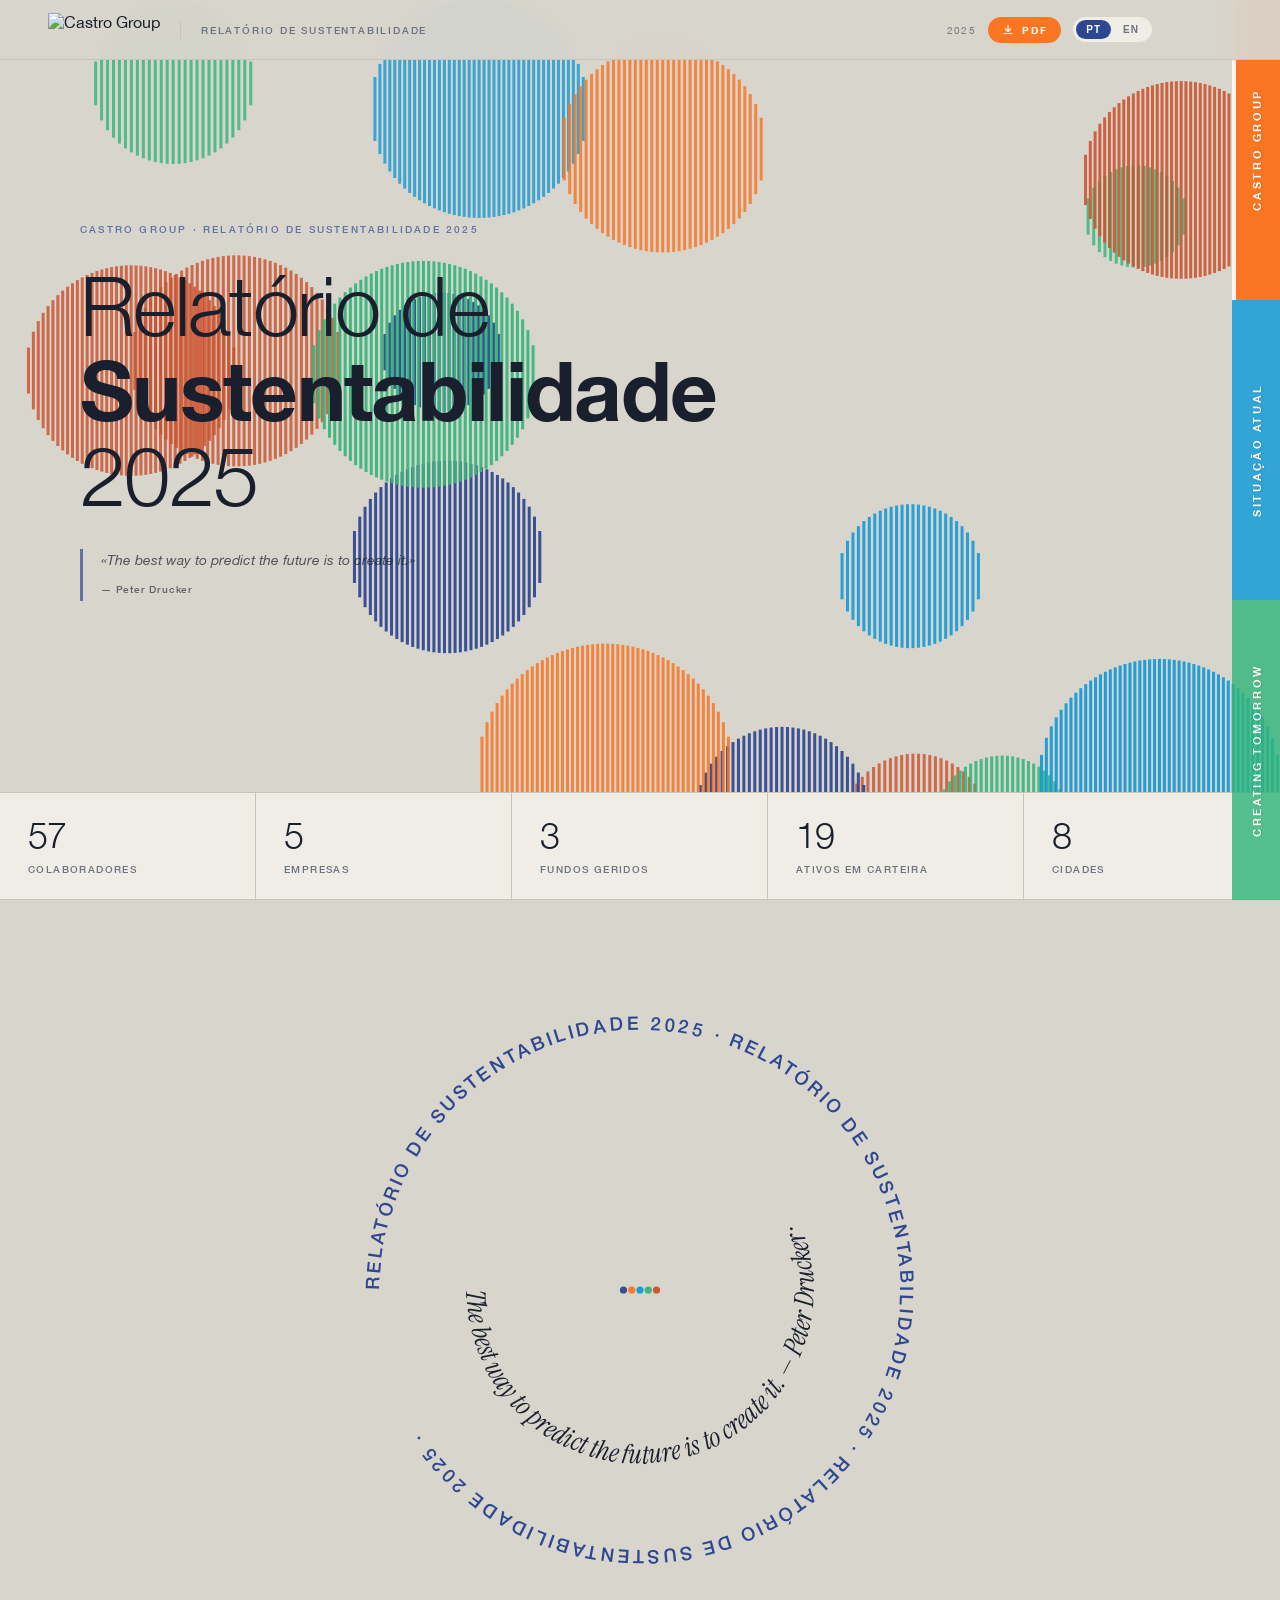
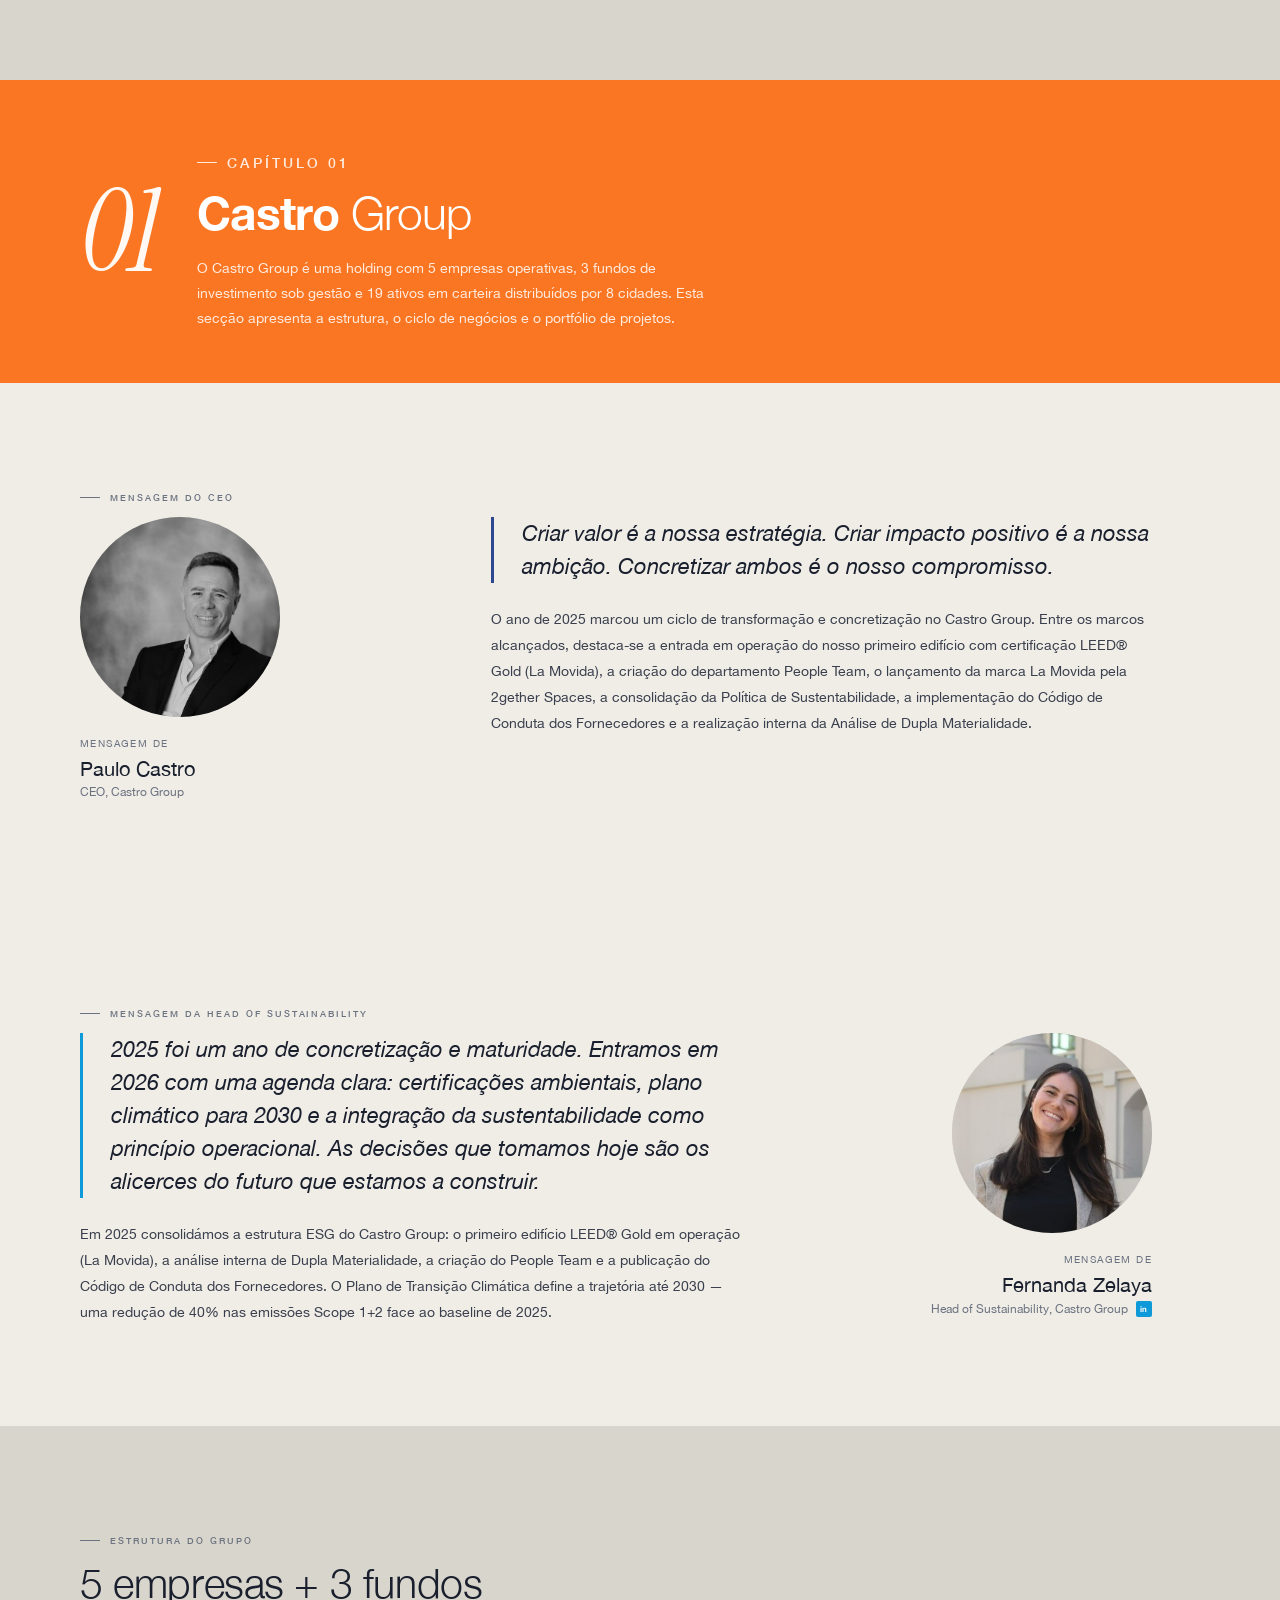
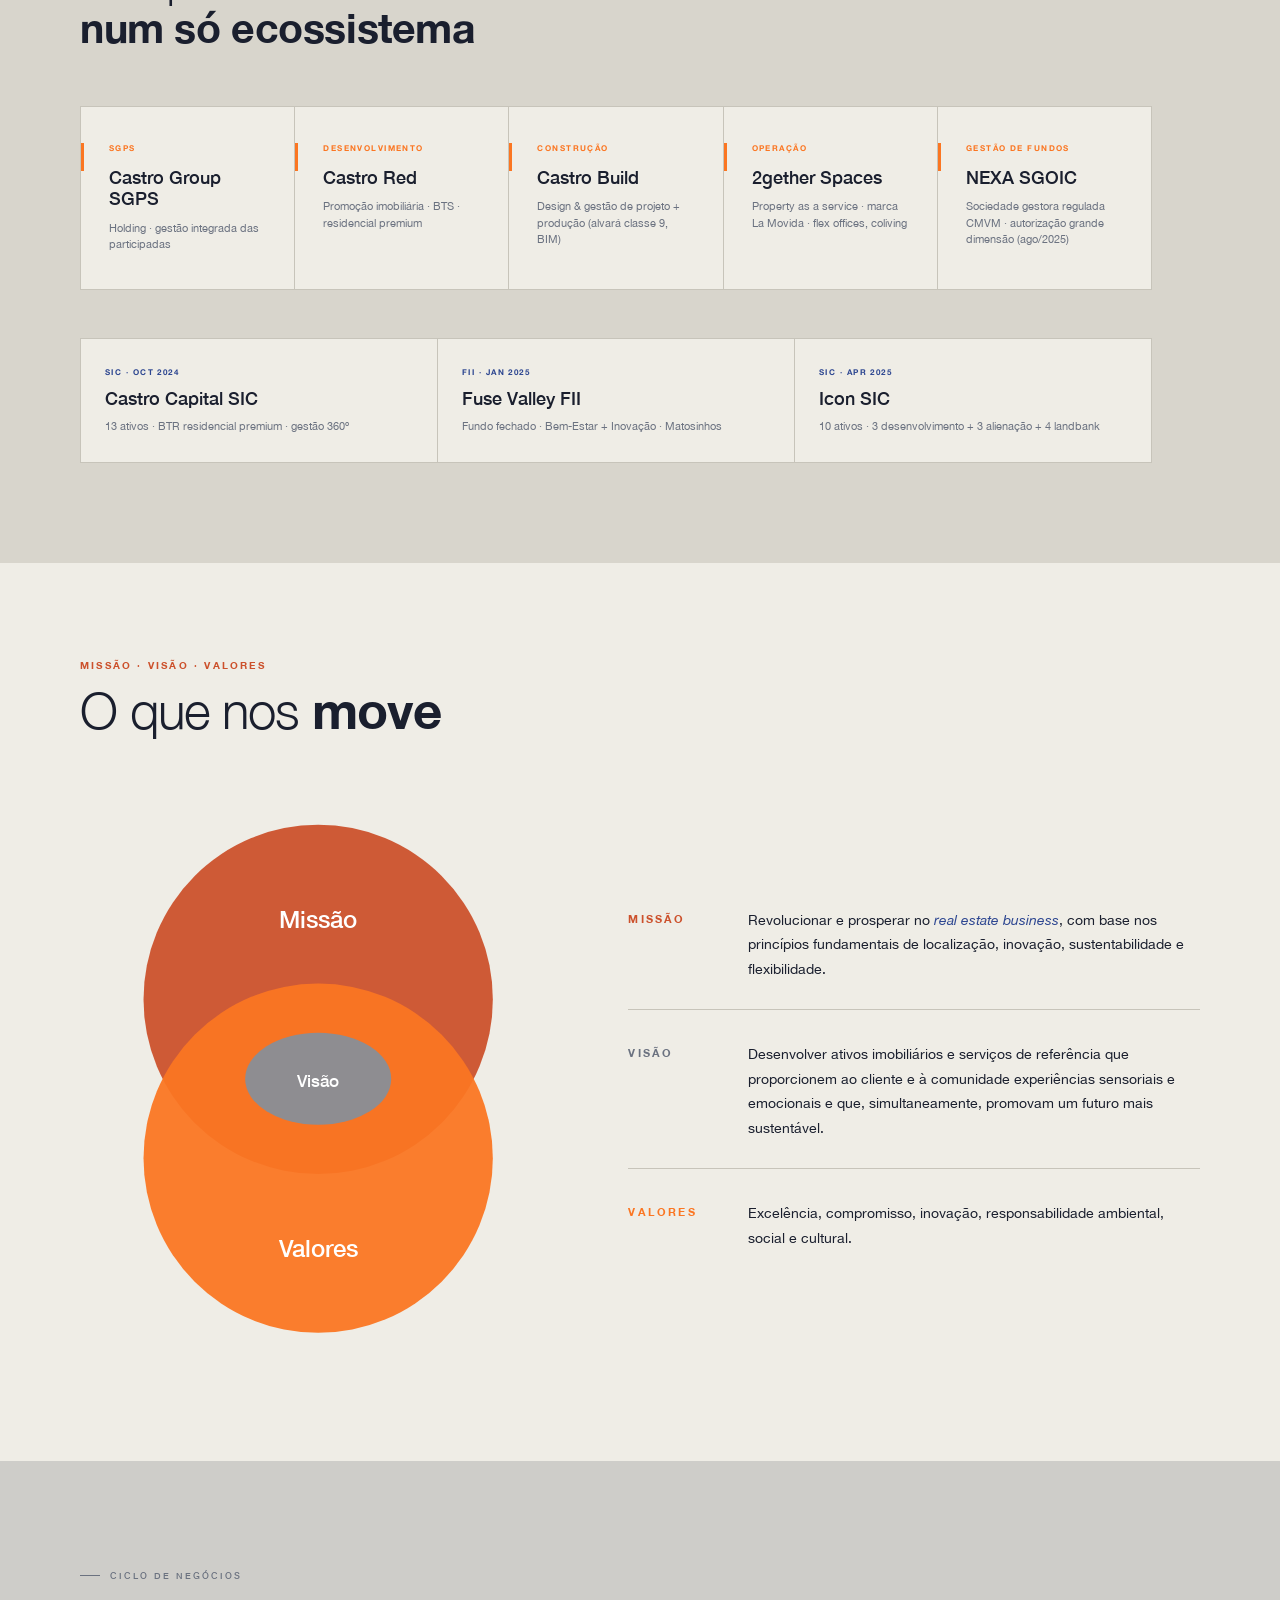
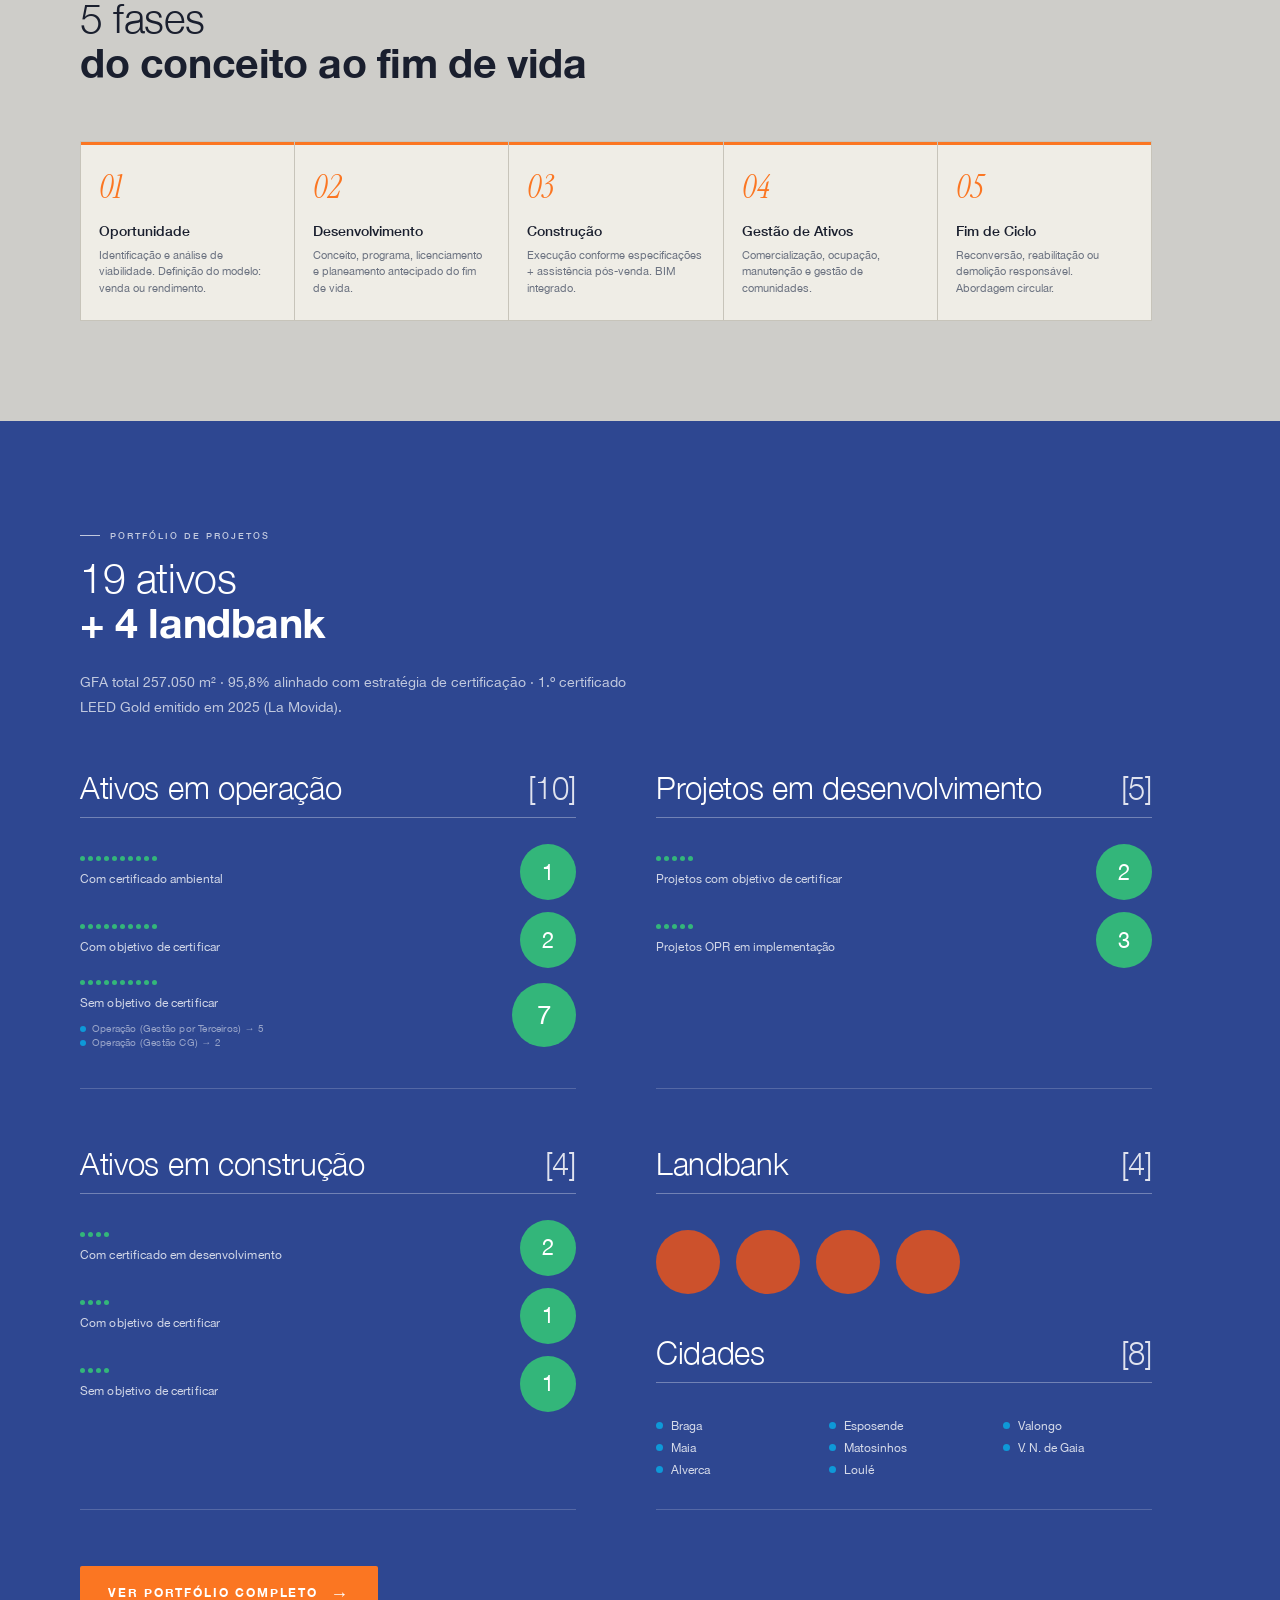
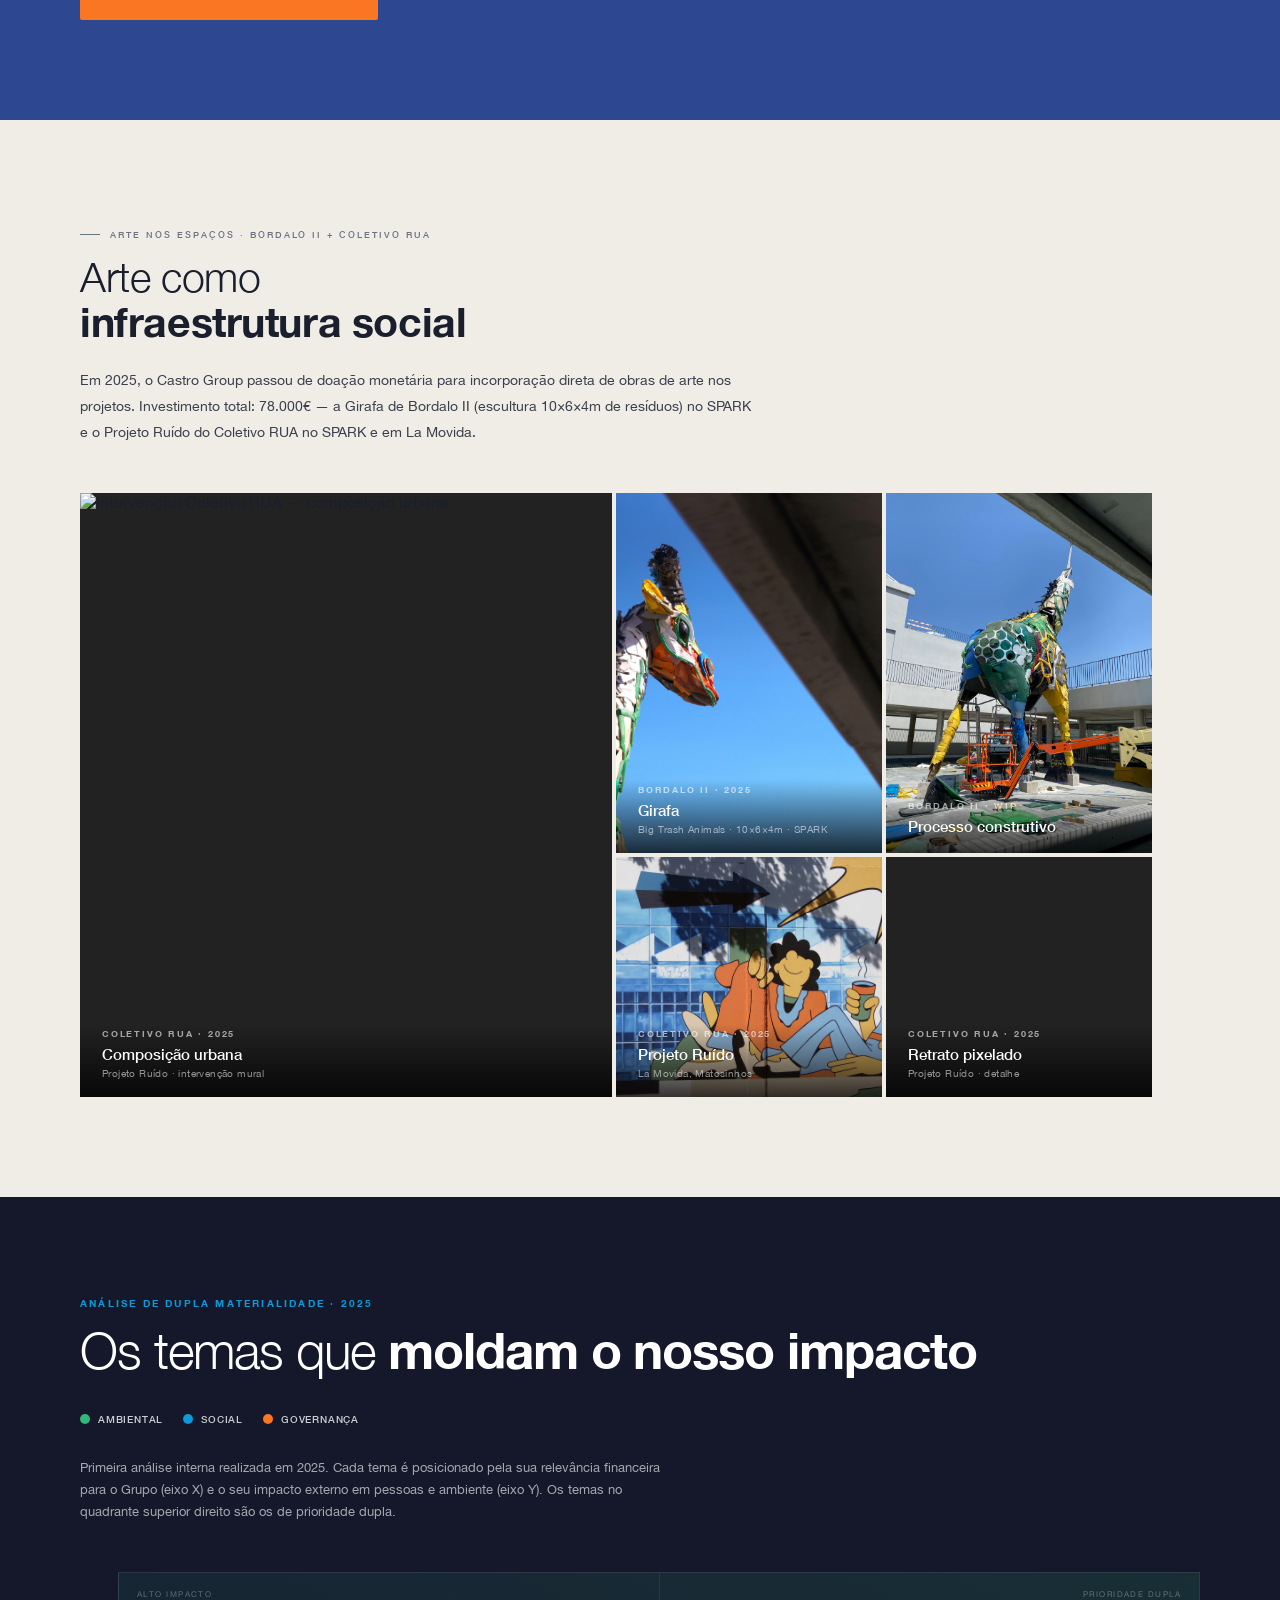
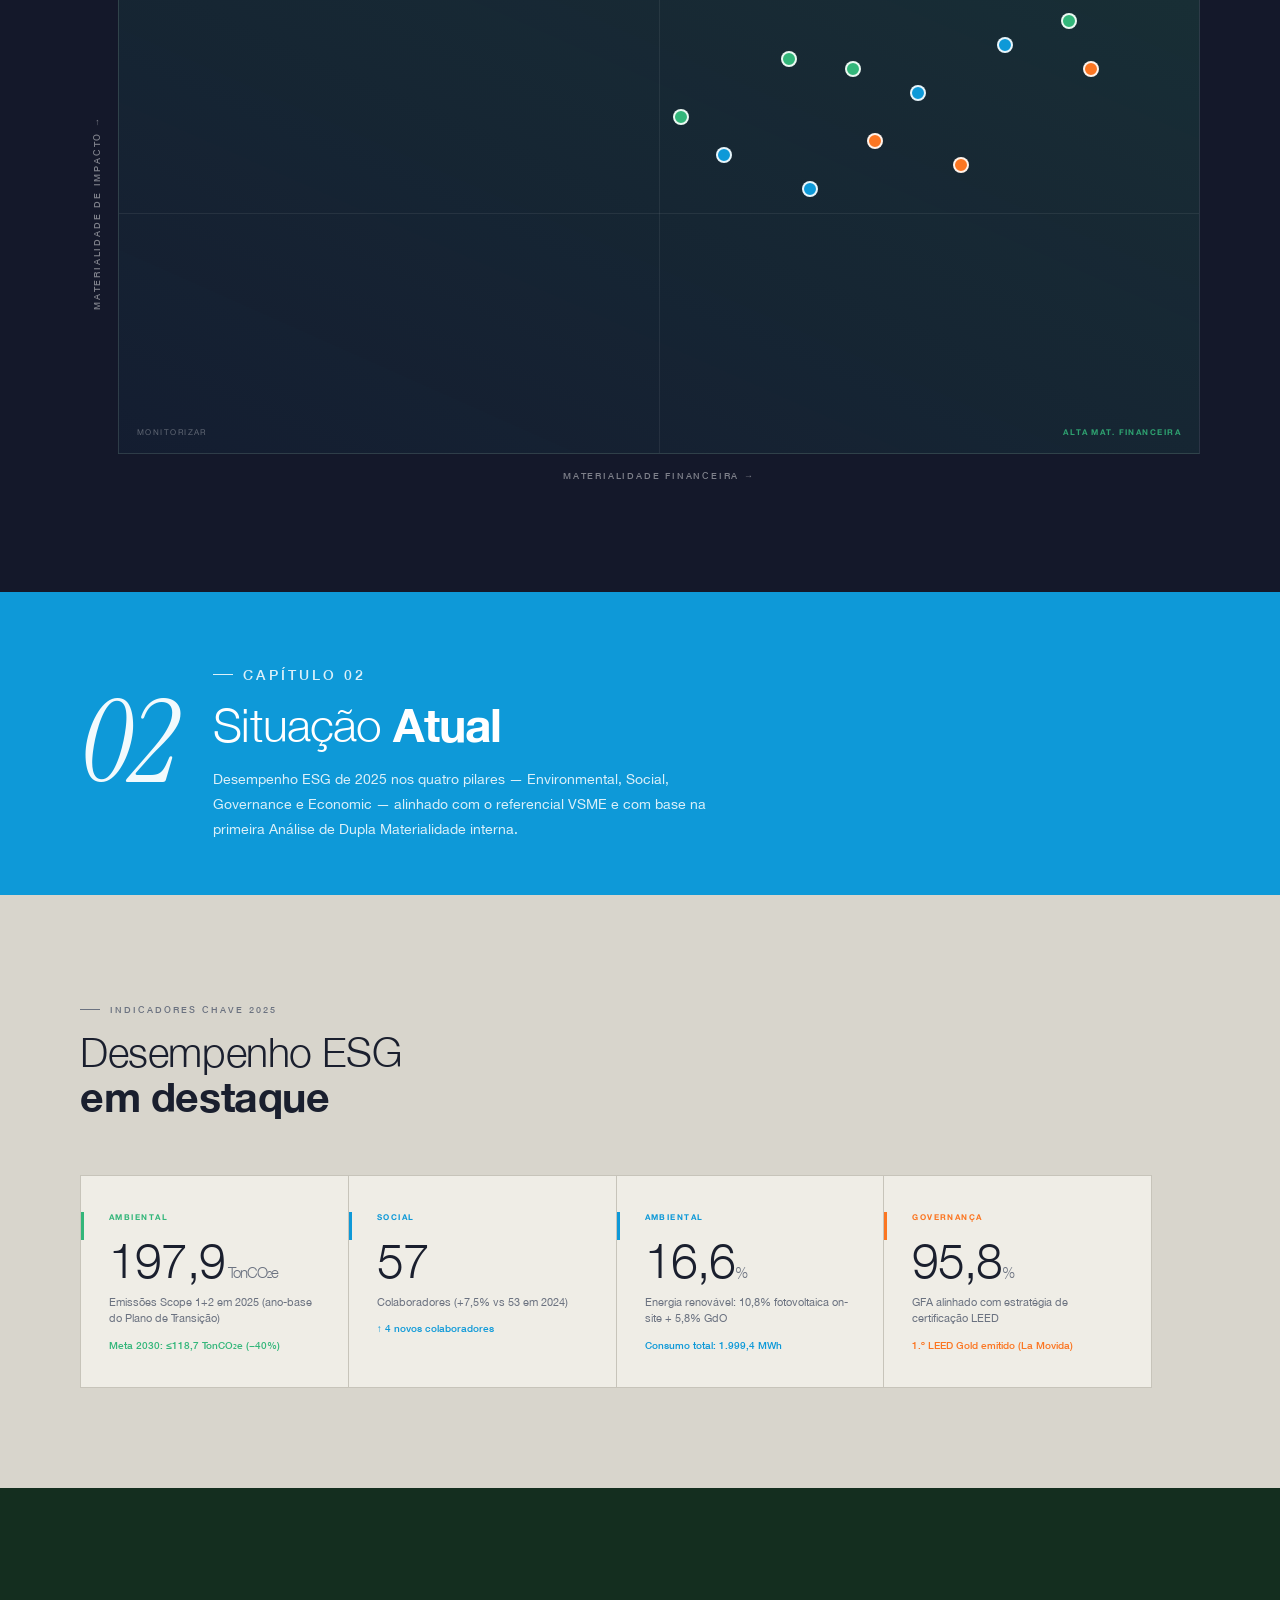
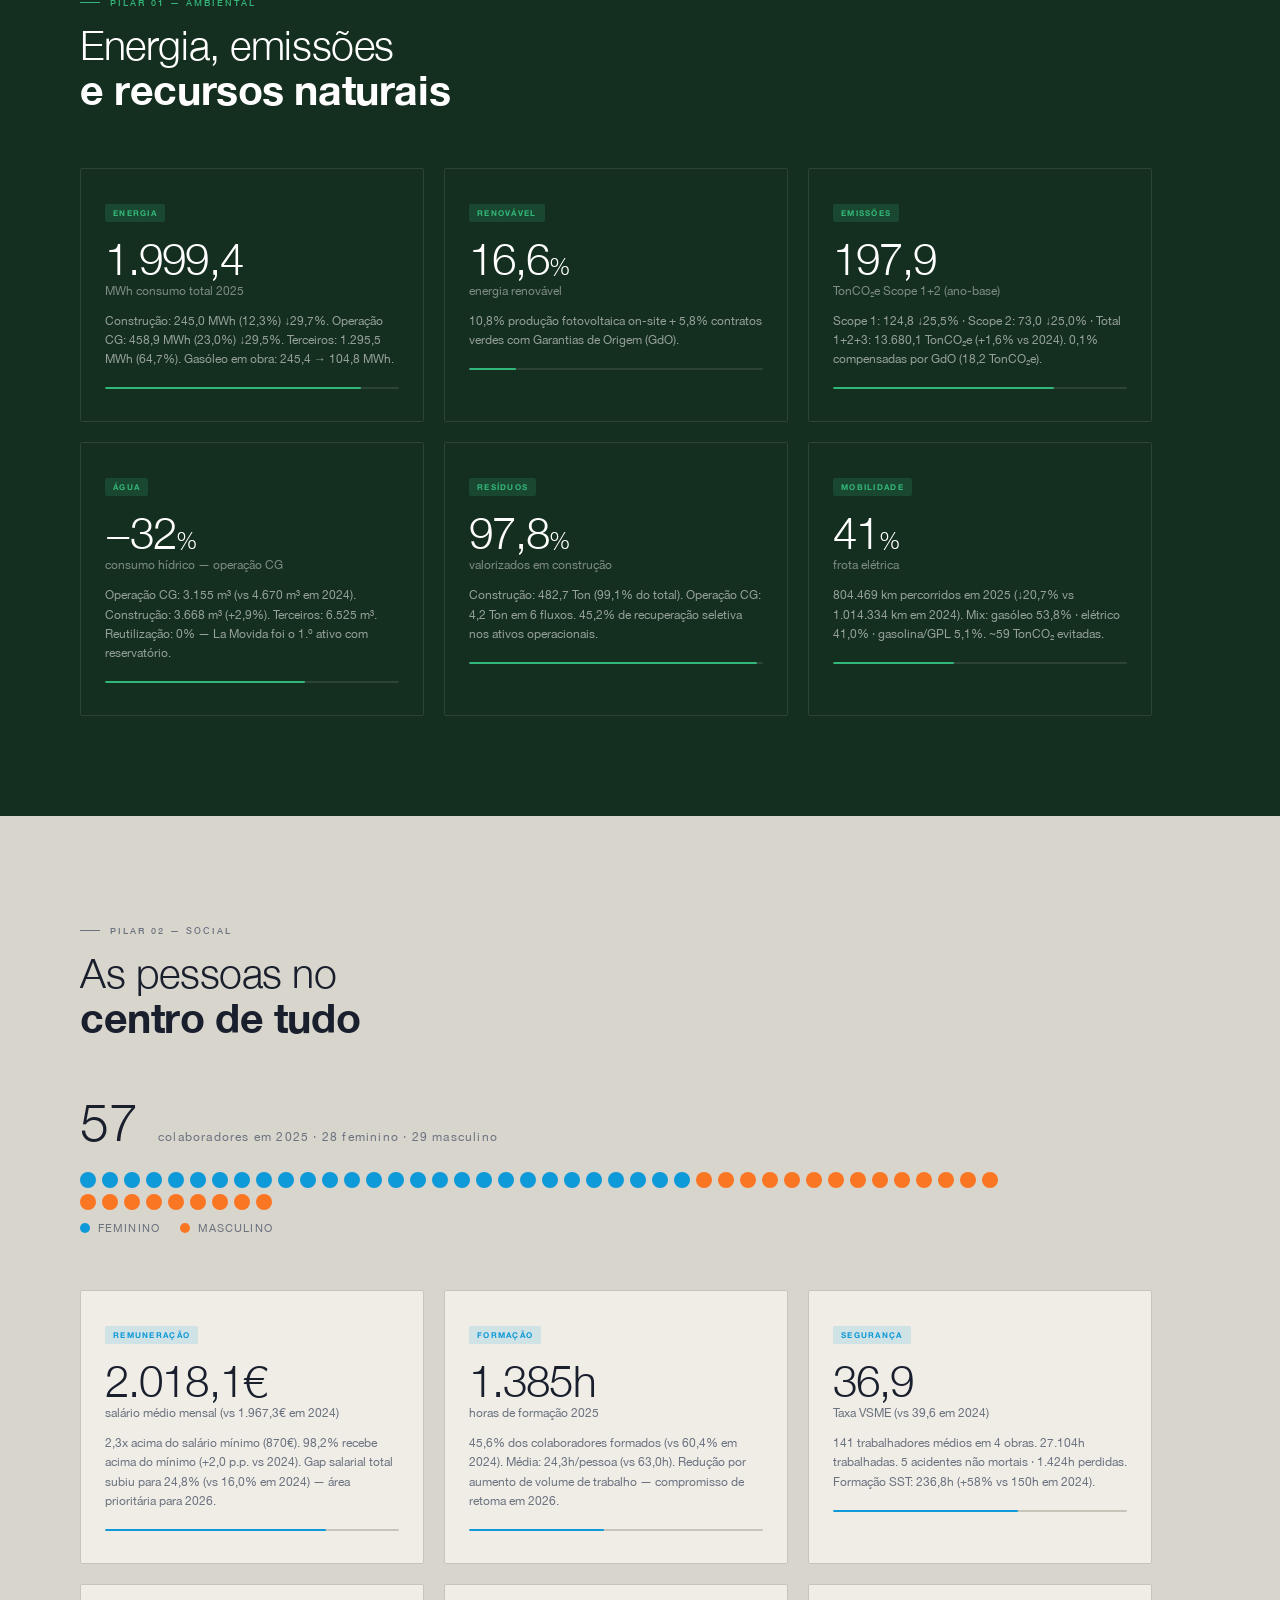
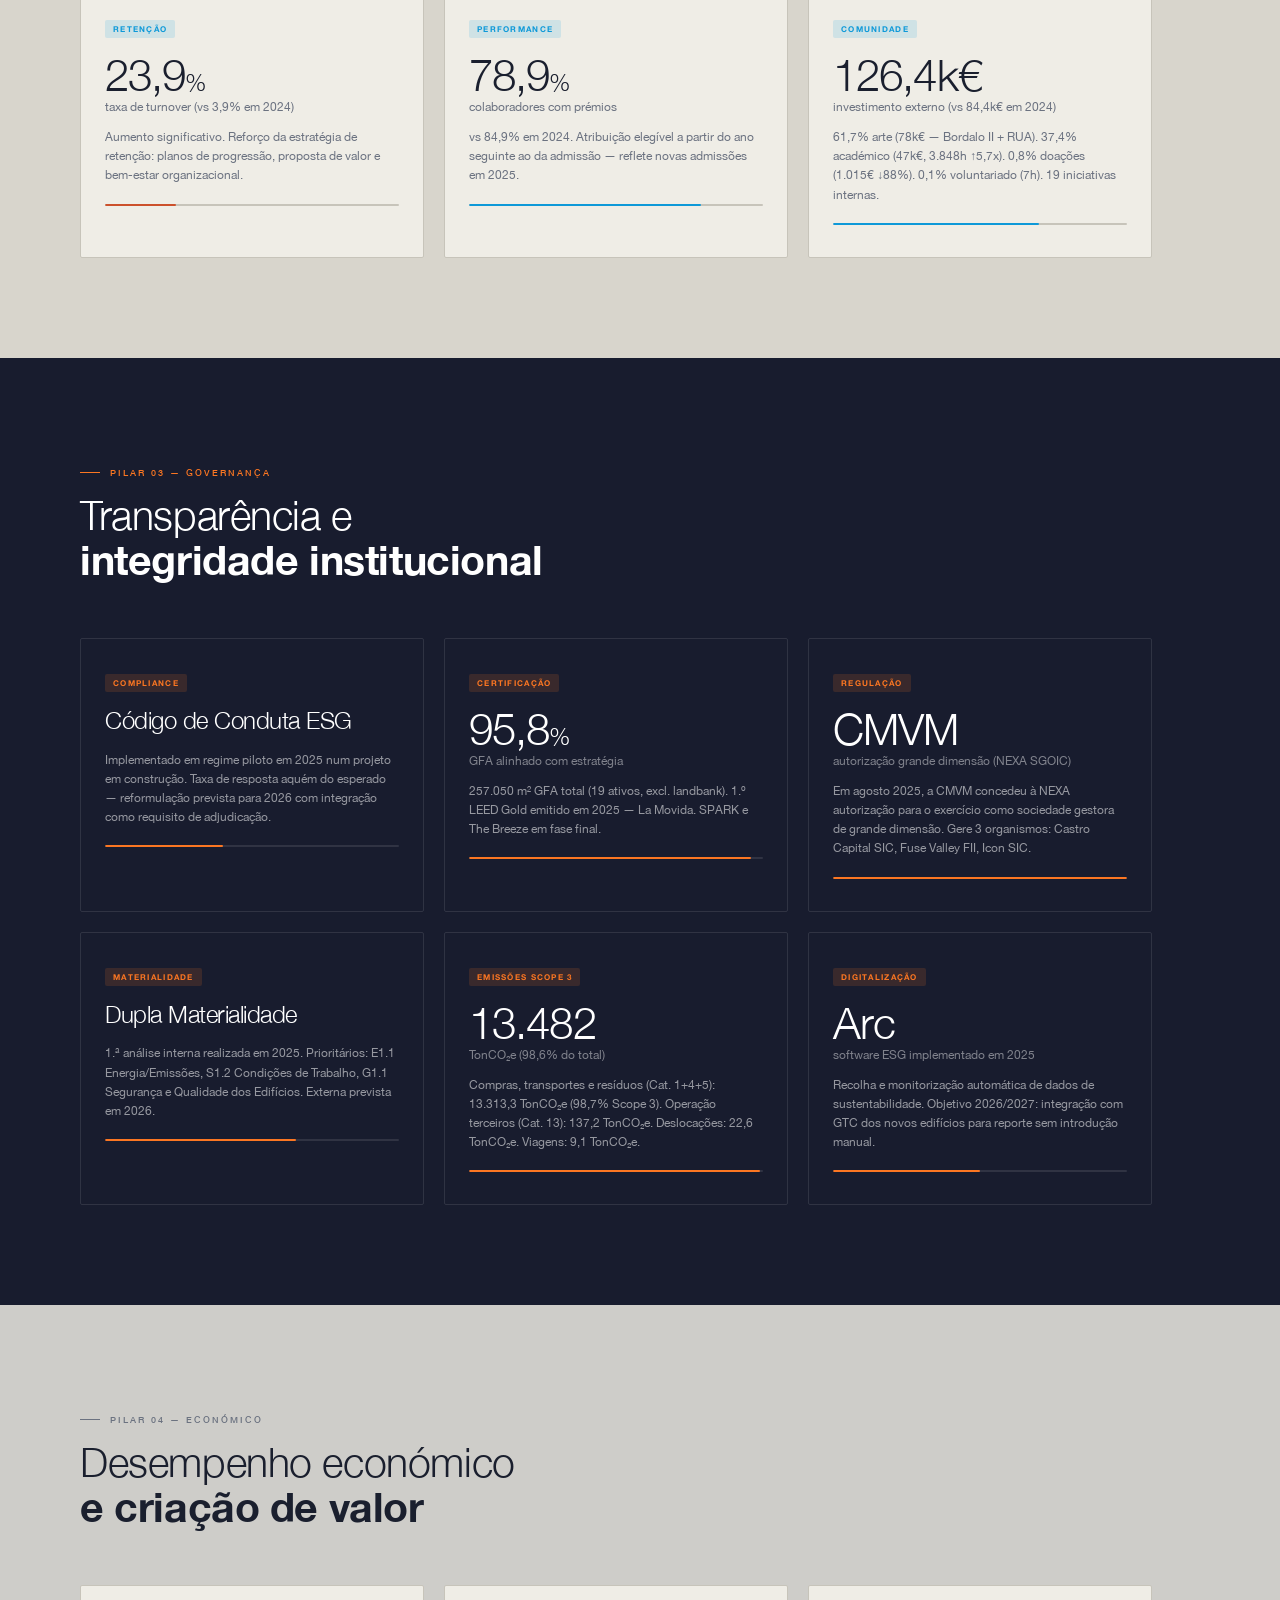
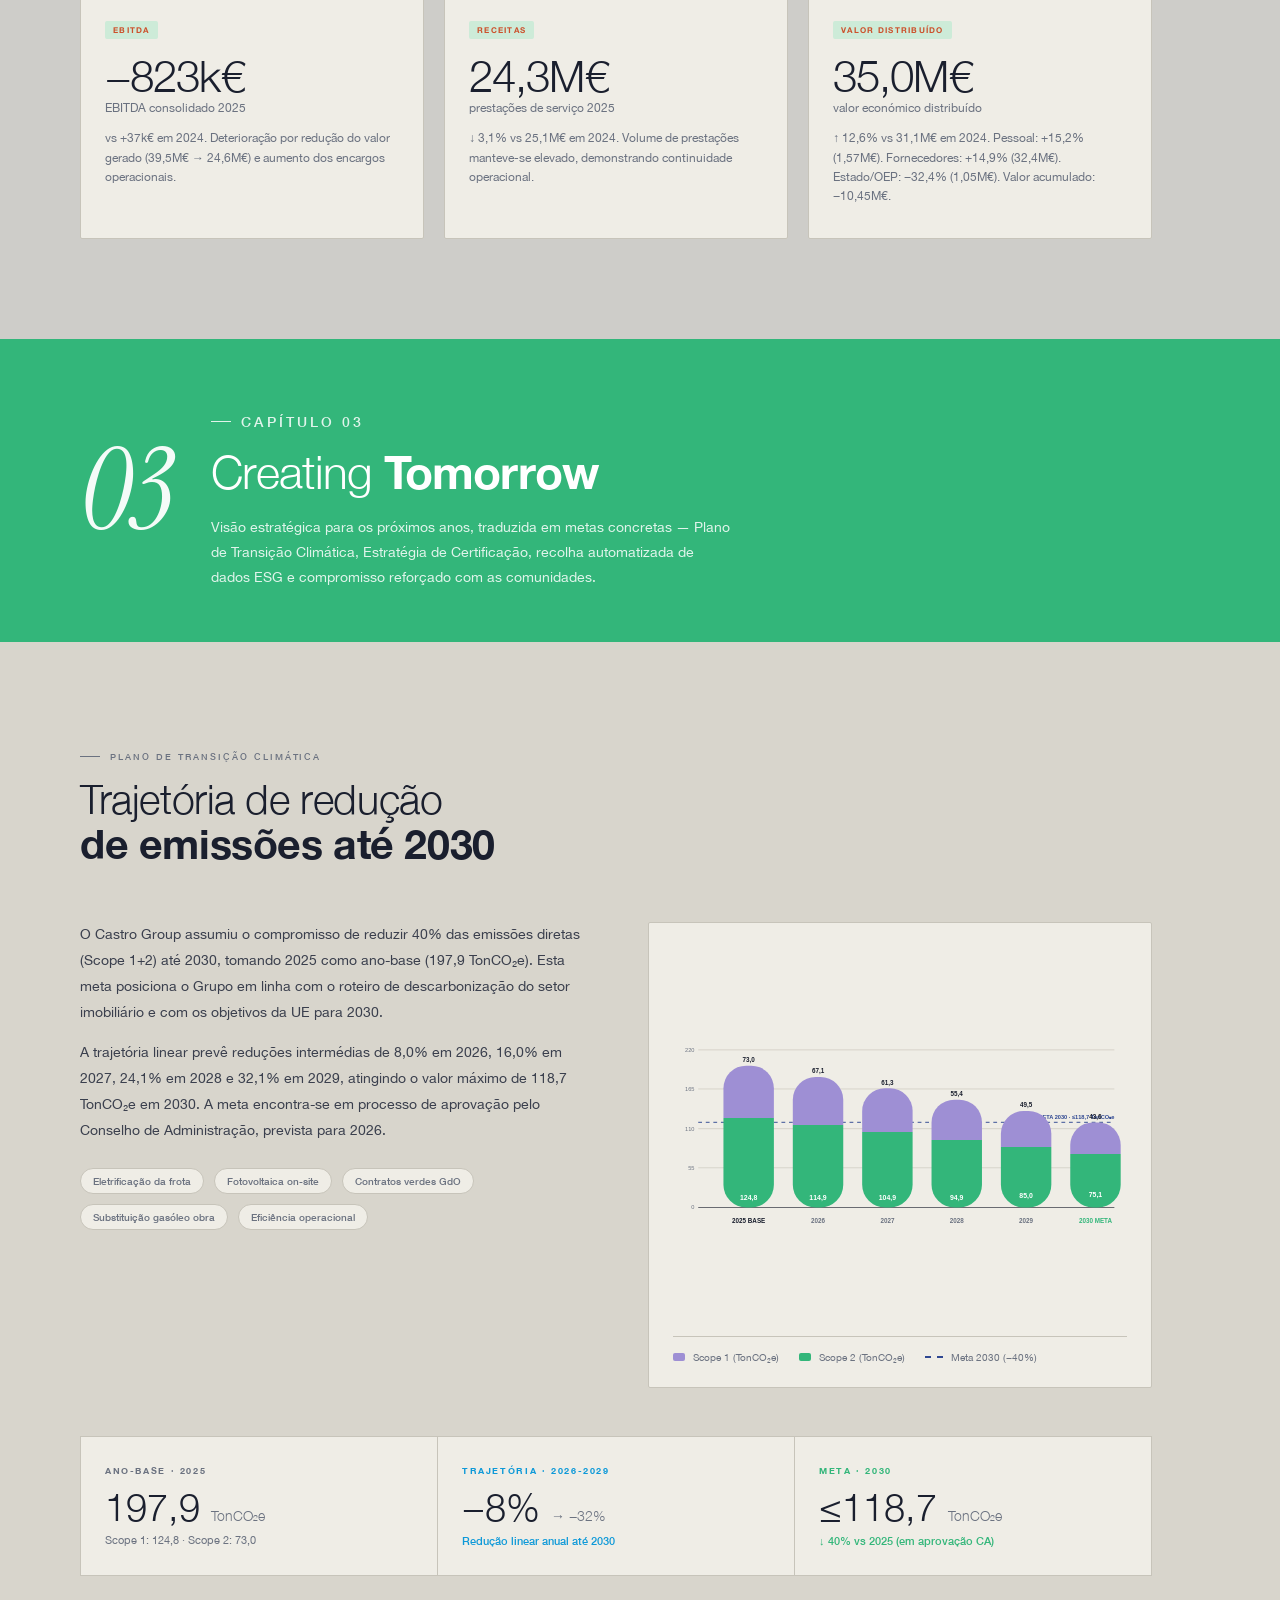
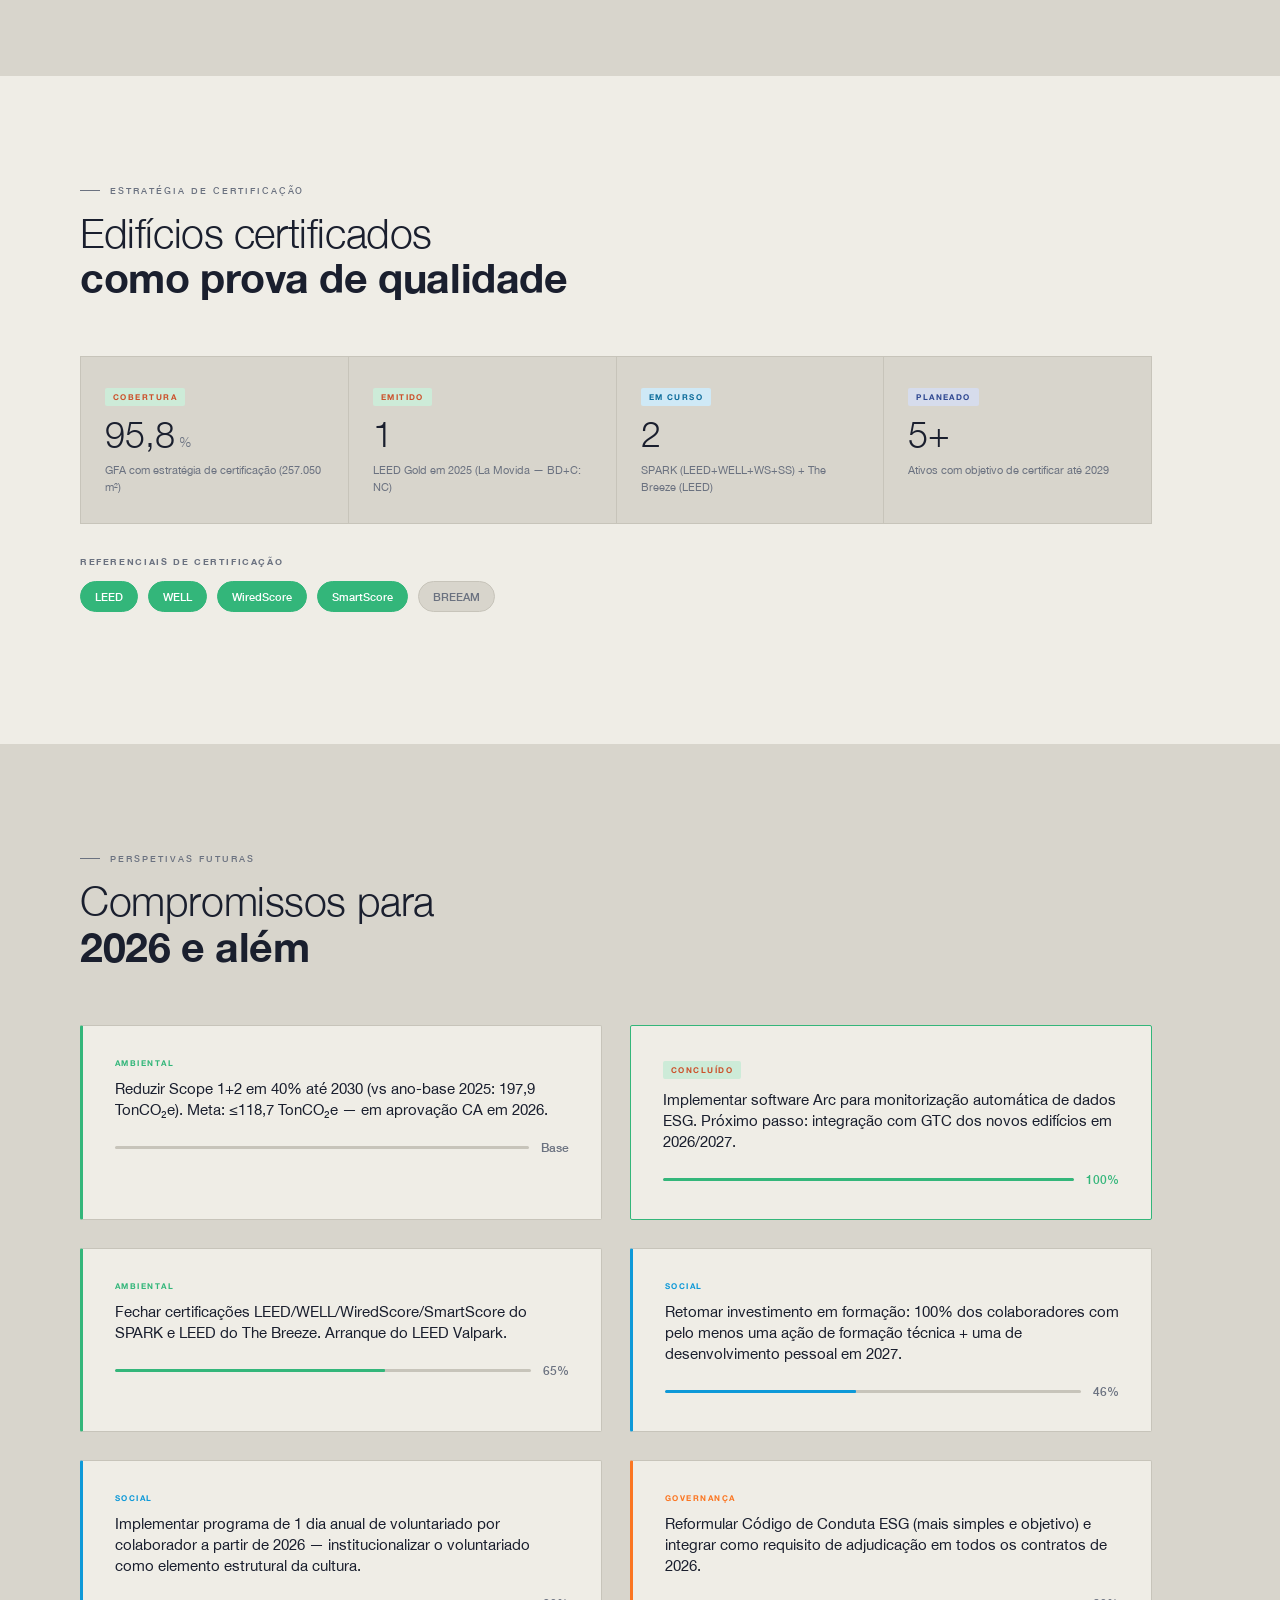
==== commit 7ebc13c2: "v2: hero motion + bounce dots + orange cursor + real Helvetica Neue Apply the cover-only motion poli" ====
--- a/index-v2.html
+++ b/index-v2.html
@@ -11,6 +11,37 @@
 <link rel="preconnect" href="https://fonts.googleapis.com" crossorigin>
 <link href="https://fonts.googleapis.com/css2?family=Instrument+Serif:ital@0;1&display=swap" rel="stylesheet">
 <style>
+/* ── HELVETICA NEUE (real fonts from the report PDF) ───────────────────── */
+@font-face {
+  font-family: 'Helvetica Neue';
+  src: url('uploads/font/web/Helvetica_Neue_Light.woff2') format('woff2');
+  font-weight: 300; font-style: normal; font-display: swap;
+}
+@font-face {
+  font-family: 'Helvetica Neue';
+  src: url('uploads/font/web/Helvetica_Neue.woff2') format('woff2');
+  font-weight: 400; font-style: normal; font-display: swap;
+}
+@font-face {
+  font-family: 'Helvetica Neue';
+  src: url('uploads/font/web/Helvetica_Neue_Italic.woff2') format('woff2');
+  font-weight: 400; font-style: italic; font-display: swap;
+}
+@font-face {
+  font-family: 'Helvetica Neue';
+  src: url('uploads/font/web/Helvetica_Neue_Medium.woff2') format('woff2');
+  font-weight: 500; font-style: normal; font-display: swap;
+}
+@font-face {
+  font-family: 'Helvetica Neue';
+  src: url('uploads/font/web/Helvetica_Neue_Medium.woff2') format('woff2');
+  font-weight: 600; font-style: normal; font-display: swap;
+}
+@font-face {
+  font-family: 'Helvetica Neue';
+  src: url('uploads/font/web/Helvetica_Neue_Bold.woff2') format('woff2');
+  font-weight: 700; font-style: normal; font-display: swap;
+}
 /* ============================================================================
    CASTRO GROUP — RS26 DESIGN TOKENS
    Based on: uploads/brand guidelines/colors_and_type.css (May 2026)
@@ -46,10 +77,10 @@
   --cg-tag-navy-bg:   #D6DCEC; --cg-tag-navy-fg:   #2E4791;
   --cg-tag-rust-bg:   #F0D2C5; --cg-tag-rust-fg:   #8E3A1F;
 
-  /* ESG legacy (only inside ESG widgets) */
-  --cg-esg-social:     #7C4DDB;
-  --cg-esg-governance: #9E8FD4;
-  --cg-esg-economic:   #007A4A;
+  /* ESG pillar tokens (remapped to RS26 flag in 2026 — legacy purple/lavender retired) */
+  --cg-esg-social:     #0E99D8;  /* was #7C4DDB purple → now cg-cyan */
+  --cg-esg-governance: #FB7622;  /* was #9E8FD4 lavender → now cg-orange */
+  --cg-esg-economic:   #CC512C;  /* was #007A4A dark green → now cg-rust */
 
   /* MOTION */
   --cg-ease: cubic-bezier(0.4, 0, 0.2, 1);
@@ -86,7 +117,7 @@
 nav.over-dark .nav-year { color: #fff; }
 
 .nav-left { display: flex; align-items: center; gap: 20px; }
-.nav-logo { height: 22px; width: auto; display: block; }
+.nav-logo { height: 34px; width: auto; display: block; }
 nav.over-dark .nav-logo { filter: brightness(0) invert(1); }
 .nav-sep { width: 1px; height: 18px; background: var(--cg-border); }
 nav.over-dark .nav-sep { background: rgba(255,255,255,0.2); }
@@ -95,7 +126,19 @@
   font-weight: 500; color: var(--cg-mid); white-space: nowrap;
 }
 
-.nav-right { display: flex; align-items: center; gap: 16px; }
+.nav-right { display: flex; align-items: center; gap: 12px; }
+.nav-pdf {
+  display: inline-flex; align-items: center; gap: 8px;
+  padding: 7px 14px; border-radius: 18px;
+  background: var(--cg-orange); color: #fff;
+  text-decoration: none;
+  font-size: 10px; font-weight: 700; letter-spacing: 0.18em;
+  text-transform: uppercase;
+  transition: background 0.2s var(--cg-ease), transform 0.2s var(--cg-ease);
+}
+.nav-pdf:hover { background: #E36410; transform: translateY(-1px); }
+.nav-pdf svg { width: 12px; height: 12px; }
+nav.over-dark .nav-pdf { background: rgba(255,255,255,0.92); color: var(--cg-navy); }
 .nav-year { font-size: 10px; letter-spacing: 0.12em; opacity: 0.5; color: var(--cg-ink); }
 .lang-toggle {
   display: flex; gap: 2px;
@@ -159,30 +202,7 @@
   font-size: 10px; letter-spacing: 0.08em; opacity: 0.9;
 }
 
-/* RS26 cover bands — orange/cyan/green flag stripe */
-.hero-flag {
-  position: relative; z-index: 2;
-  display: grid; grid-template-columns: 1fr 1fr 1fr;
-  width: 100%;
-}
-.hero-flag a {
-  padding: 28px 32px;
-  color: #fff;
-  text-decoration: none;
-  font-size: 11px; font-weight: 700;
-  letter-spacing: 0.22em; text-transform: uppercase;
-  display: flex; align-items: center; justify-content: space-between;
-  transition: opacity 0.2s, transform 0.3s;
-}
-.hero-flag a:hover { opacity: 0.92; }
-.hero-flag a.castro    { background: var(--cg-orange); }
-.hero-flag a.situacao  { background: var(--cg-cyan); }
-.hero-flag a.tomorrow  { background: var(--cg-green); }
-.hero-flag a::after {
-  content: '→'; font-size: 16px; opacity: 0.85; letter-spacing: 0;
-}
-
-/* Hero stats strip — appears below flag */
+/* Hero stats strip — chapter rail handles chapter navigation now */
 .hero-stats {
   position: relative; z-index: 2;
   display: grid; grid-template-columns: repeat(5, 1fr);
@@ -240,9 +260,9 @@
 /* Full-bleed colored band between chapters (RS26 signature) */
 .chapter-band {
   width: 100%;
-  padding: 96px 80px;
-  display: grid; grid-template-columns: 1fr 2fr;
-  gap: 48px; align-items: center;
+  padding: 52px 80px;
+  display: grid; grid-template-columns: auto 1fr;
+  gap: 40px; align-items: center;
   border-radius: 0;
 }
 .chapter-band.orange  { background: var(--cg-orange); }
@@ -250,12 +270,12 @@
 .chapter-band.green   { background: var(--cg-green); }
 .chapter-band .num {
   font-family: 'Instrument Serif', serif; font-style: italic;
-  font-size: clamp(120px, 14vw, 200px); font-weight: 400;
-  line-height: 0.8; color: rgba(255,255,255,0.92);
+  font-size: clamp(72px, 9vw, 120px); font-weight: 400;
+  line-height: 0.85; color: rgba(255,255,255,0.95);
   letter-spacing: -0.02em;
 }
 .chapter-band h2 {
-  font-size: clamp(36px, 4.5vw, 64px);
+  font-size: clamp(28px, 3.6vw, 48px);
   font-weight: 300; line-height: 1.05; color: #fff;
   letter-spacing: -0.02em;
 }
@@ -450,30 +470,702 @@
 .stagger.visible > *:nth-child(7) { opacity:1;transform:none;transition-delay:0.42s }
 .stagger.visible > *:nth-child(8) { opacity:1;transform:none;transition-delay:0.49s }
 
+/* ── HERO CHOREOGRAPHY — fires on page load via .revealed ───────────────── */
+#hero #kaleidoscope {
+  opacity: 0; transform: scale(0.62) rotate(-5deg);
+  transition: opacity 2.2s ease-out 0.2s, transform 2.4s cubic-bezier(0.22,1,0.36,1) 0.2s;
+  transform-origin: 65% 50%;
+}
+#hero.revealed #kaleidoscope { opacity: 1; transform: scale(1) rotate(0); }
+
+/* Hero eyebrow + quote slide from left, stats strip from below */
+.hero-eyebrow, .hero-quote {
+  opacity: 0; transform: translateX(-48px);
+  transition: opacity 0.95s cubic-bezier(0.22,1,0.36,1), transform 0.95s cubic-bezier(0.22,1,0.36,1);
+}
+#hero.revealed .hero-eyebrow { opacity: 0.7; transform: translateX(0); transition-delay: 0.15s; }
+#hero.revealed .hero-quote   { opacity: 0.7; transform: translateX(0); transition-delay: 1.10s; }
+.hero-stats {
+  opacity: 0; transform: translateY(28px);
+  transition: opacity 0.9s ease-out 1.30s, transform 0.9s cubic-bezier(0.22,1,0.36,1) 1.30s;
+}
+#hero.revealed .hero-stats { opacity: 1; transform: translateY(0); }
+
+/* Word-by-word title reveal — each .hw drifts up with blur→clear */
+.hero-title .hw {
+  display: inline-block;
+  opacity: 0; transform: translateY(40px); filter: blur(12px);
+  transition:
+    opacity 1s cubic-bezier(0.22,1,0.36,1),
+    transform 1.05s cubic-bezier(0.22,1,0.36,1),
+    filter 0.8s ease-out;
+}
+#hero.revealed .hero-title .hw { opacity: 1; transform: translateY(0); filter: blur(0); }
+#hero.revealed .hero-title .hw:nth-of-type(1) { transition-delay: 0.30s; }
+#hero.revealed .hero-title .hw:nth-of-type(2) { transition-delay: 0.46s; }
+#hero.revealed .hero-title .hw:nth-of-type(3) { transition-delay: 0.64s; }
+#hero.revealed .hero-title .hw:nth-of-type(4) { transition-delay: 0.82s; }
+#hero.revealed .hero-title .hw:nth-of-type(5) { transition-delay: 1.00s; }
+
+/* ── CUSTOM CURSOR (Castro-orange ball) ─────────────────────────────────── */
+@media (hover: hover) and (pointer: fine) {
+  html, body { cursor: none; }
+  a, button, label, input, textarea, select,
+  [onclick], [role="button"],
+  .kpi-card, .photo-card, .lang-btn,
+  .nav-links a, .rail-section, .esg-badge { cursor: none; }
+}
+.cursor-orb {
+  position: fixed; top: 0; left: 0;
+  width: 16px; height: 16px;
+  border-radius: 50%;
+  background: var(--cg-orange);
+  pointer-events: none;
+  z-index: 9999;
+  transform: translate3d(-100px, -100px, 0) translate(-50%, -50%);
+  transition:
+    width 0.22s cubic-bezier(0.22,1,0.36,1),
+    height 0.22s cubic-bezier(0.22,1,0.36,1),
+    background-color 0.2s ease,
+    box-shadow 0.2s ease,
+    opacity 0.25s ease;
+  will-change: transform;
+  opacity: 0;
+}
+.cursor-orb.ready { opacity: 1; }
+.cursor-orb.hover {
+  width: 40px; height: 40px;
+  background: rgba(251,118,34,0.18);
+  box-shadow: 0 0 0 1.5px var(--cg-orange);
+}
+.cursor-orb.tap { width: 12px; height: 12px; background: var(--cg-orange); }
+@media (hover: none), (pointer: coarse) { .cursor-orb { display: none; } }
+@media (prefers-reduced-motion: reduce) {
+  .cursor-orb, #hero #kaleidoscope, .hero-eyebrow, .hero-quote, .hero-stats, .hero-title .hw {
+    transition: none !important; transform: none !important;
+    opacity: 1 !important; filter: none !important;
+  }
+  html, body, a, button { cursor: auto !important; }
+}
+
+/* ── DOUBLE MATERIALITY MATRIX ────────────────────────────────────────── */
+.mm-section {
+  background: var(--cg-dark-ink);
+  color: #fff;
+  padding: 100px 80px;
+}
+.mm-section-inner { max-width: 1240px; margin: 0 auto; }
+.mm-eyebrow {
+  font-size: 10px; font-weight: 700; letter-spacing: 0.22em;
+  text-transform: uppercase; color: var(--cg-cyan);
+  margin-bottom: 14px;
+}
+.mm-section h2 {
+  font-size: clamp(32px, 4vw, 56px);
+  font-weight: 300; line-height: 1.05; letter-spacing: -0.02em;
+  color: #fff; margin-bottom: 12px;
+}
+.mm-section h2 strong { font-weight: 700; }
+.mm-section .mm-sub {
+  font-size: 13px; line-height: 1.7;
+  color: rgba(255,255,255,0.62);
+  max-width: 600px; margin-bottom: 48px;
+}
+.mm-head {
+  display: flex; justify-content: space-between; align-items: flex-end;
+  flex-wrap: wrap; gap: 24px; margin-bottom: 32px;
+}
+.mm-legend { display: flex; gap: 20px; flex-wrap: wrap; }
+.mm-legend-item {
+  display: inline-flex; align-items: center; gap: 8px;
+  font-size: 10px; letter-spacing: 0.08em;
+  text-transform: uppercase; font-weight: 600;
+  color: rgba(255,255,255,0.78);
+}
+.mm-legend-dot { width: 10px; height: 10px; border-radius: 50%; }
+.mm-grid {
+  display: grid;
+  grid-template-columns: 32px 1fr;
+  grid-template-rows: 1fr 32px;
+  gap: 6px;
+  height: 520px;
+}
+.mm-yaxis-label {
+  writing-mode: vertical-rl; transform: rotate(180deg);
+  display: flex; align-items: center; justify-content: center;
+  font-size: 9px; font-weight: 600; letter-spacing: 0.20em;
+  text-transform: uppercase; color: rgba(255,255,255,0.45);
+}
+.mm-xaxis-label {
+  grid-column: 2 / 3; grid-row: 2 / 3;
+  display: flex; align-items: center; justify-content: center;
+  font-size: 9px; font-weight: 600; letter-spacing: 0.20em;
+  text-transform: uppercase; color: rgba(255,255,255,0.45);
+}
+.mm-plot {
+  position: relative;
+  background: linear-gradient(to top right, rgba(14,153,216,0.04) 0%, rgba(51,182,122,0.14) 100%);
+  border: 1px solid rgba(255,255,255,0.10);
+  overflow: visible;
+}
+.mm-plot::before, .mm-plot::after {
+  content: ''; position: absolute; background: rgba(255,255,255,0.07);
+}
+.mm-plot::before { top: 0; bottom: 0; left: 50%; width: 1px; }
+.mm-plot::after  { left: 0; right: 0; top: 50%; height: 1px; }
+.mm-quad-label {
+  position: absolute; font-size: 8px; letter-spacing: 0.18em;
+  text-transform: uppercase; color: rgba(255,255,255,0.32);
+  padding: 8px 10px; pointer-events: none;
+}
+.mm-quad-tl { top: 8px; left: 8px; }
+.mm-quad-tr { top: 8px; right: 8px; }
+.mm-quad-bl { bottom: 8px; left: 8px; }
+.mm-quad-br { bottom: 8px; right: 8px; color: rgba(51,182,122,0.85); font-weight: 700; }
+.mm-point {
+  position: absolute;
+  width: 16px; height: 16px; border-radius: 50%;
+  border: 2px solid rgba(255,255,255,0.90);
+  transform: translate(-50%, 50%);
+  cursor: pointer;
+  transition: transform 0.2s var(--cg-ease), box-shadow 0.2s var(--cg-ease);
+  z-index: 2;
+}
+.mm-point:hover {
+  transform: translate(-50%, 50%) scale(1.4);
+  box-shadow: 0 0 0 6px rgba(255,255,255,0.08);
+  z-index: 5;
+}
+.mm-point .mm-tip {
+  position: absolute; left: 50%; bottom: calc(100% + 10px);
+  transform: translateX(-50%);
+  background: #0d0d22; color: #fff;
+  padding: 8px 12px; border-radius: 2px;
+  font-size: 11px; line-height: 1.4; white-space: nowrap;
+  border: 1px solid rgba(255,255,255,0.12);
+  opacity: 0; pointer-events: none;
+  transition: opacity 0.15s var(--cg-ease);
+}
+.mm-point .mm-tip strong { font-weight: 600; margin-right: 6px; }
+.mm-point .mm-tip span {
+  color: rgba(255,255,255,0.58); font-weight: 400; font-size: 10px;
+}
+.mm-point:hover .mm-tip { opacity: 1; }
+@media (max-width: 1024px) {
+  .mm-section { padding: 72px 32px; }
+  .mm-grid { height: 440px; }
+}
+@media (max-width: 640px) {
+  .mm-section { padding: 56px 20px; }
+  .mm-grid { height: 340px; grid-template-columns: 22px 1fr; gap: 4px; }
+  .mm-quad-label { font-size: 7px; padding: 4px 6px; }
+  .mm-point { width: 12px; height: 12px; }
+}
+
+/* ── PORTFOLIO MACRO (dot-rows + counts) ──────────────────────────────── */
+.pf-macro {
+  display: grid;
+  grid-template-columns: 1fr 1fr;
+  gap: 56px 80px;
+  margin-top: 48px;
+}
+.pf-cat {
+  display: flex; flex-direction: column;
+  border-bottom: 1px solid rgba(255,255,255,0.18);
+  padding-bottom: 32px;
+}
+.pf-cat-head {
+  display: flex; align-items: baseline; justify-content: space-between;
+  gap: 16px; margin-bottom: 20px;
+  border-bottom: 1px solid rgba(255,255,255,0.32);
+  padding-bottom: 10px;
+}
+.pf-cat-title {
+  font-size: clamp(22px, 2.4vw, 32px);
+  font-weight: 300; color: #fff;
+  letter-spacing: -0.01em;
+}
+.pf-cat-title strong { font-weight: 700; }
+.pf-cat-count {
+  font-size: clamp(22px, 2.4vw, 32px);
+  font-weight: 300; color: rgba(255,255,255,0.85);
+}
+.pf-cat-count::before { content: '['; }
+.pf-cat-count::after  { content: ']'; }
+.pf-row {
+  display: grid;
+  grid-template-columns: 1fr auto;
+  align-items: center;
+  gap: 16px;
+  padding: 6px 0;
+}
+.pf-row-meta { display: flex; flex-direction: column; gap: 4px; }
+.pf-row-dots {
+  display: flex; gap: 3px; align-items: center;
+  flex-wrap: nowrap;
+  margin-bottom: 6px;
+}
+.pf-row-dot {
+  width: 5px; height: 5px; border-radius: 50%;
+  background: var(--cg-green);
+}
+.pf-row-label {
+  font-size: 12px; line-height: 1.45;
+  color: rgba(255,255,255,0.78);
+  letter-spacing: 0.01em;
+}
+.pf-row-sub {
+  font-size: 10px; line-height: 1.45;
+  color: rgba(255,255,255,0.5);
+  letter-spacing: 0.02em;
+  margin-top: 4px;
+}
+.pf-row-sub .pf-bullet {
+  display: inline-block; width: 6px; height: 6px; border-radius: 50%;
+  background: var(--cg-cyan); margin-right: 6px; vertical-align: 0;
+}
+.pf-row-num {
+  width: 56px; height: 56px; border-radius: 50%;
+  background: var(--cg-green); color: #fff;
+  display: grid; place-items: center;
+  font-size: 22px; font-weight: 400;
+  flex-shrink: 0;
+}
+.pf-row-num.lg { width: 64px; height: 64px; font-size: 26px; }
+.pf-landbank-row {
+  display: flex; gap: 16px; margin-top: 16px;
+}
+.pf-landbank-dot {
+  width: 64px; height: 64px; border-radius: 50%;
+  background: var(--cg-rust);
+}
+.pf-cidades {
+  display: grid;
+  grid-template-columns: repeat(3, 1fr);
+  gap: 8px 24px;
+  margin-top: 16px;
+  font-size: 12px;
+  color: rgba(255,255,255,0.8);
+}
+.pf-cidades-item {
+  display: flex; align-items: center; gap: 8px;
+}
+.pf-cidades-item::before {
+  content: ''; display: inline-block;
+  width: 7px; height: 7px; border-radius: 50%;
+  background: var(--cg-cyan);
+}
+.pf-full-link {
+  margin-top: 56px;
+  display: inline-flex; align-items: center; gap: 12px;
+  padding: 18px 28px;
+  background: var(--cg-orange); color: #fff;
+  text-decoration: none;
+  font-size: 12px; font-weight: 700; letter-spacing: 0.16em;
+  text-transform: uppercase;
+  border-radius: 2px;
+  transition: transform 0.2s var(--cg-ease), background 0.2s var(--cg-ease);
+}
+.pf-full-link:hover { transform: translateX(4px); background: #E36410; }
+.pf-full-link .arrow { font-size: 18px; line-height: 1; }
+@media (max-width: 1024px) {
+  .pf-macro { grid-template-columns: 1fr; gap: 40px; }
+  .pf-cidades { grid-template-columns: repeat(2, 1fr); }
+}
+@media (max-width: 640px) {
+  .pf-cidades { grid-template-columns: 1fr; }
+  .pf-landbank-dot { width: 48px; height: 48px; }
+  .pf-row-num { width: 44px; height: 44px; font-size: 18px; }
+  .pf-row-num.lg { width: 52px; height: 52px; font-size: 21px; }
+}
+
+/* ── NAMES ORBIT (Agradecimentos, before footer) ───────────────────────── */
+.names-orbit {
+  background: var(--cg-navy);
+  color: #fff;
+  padding: 120px 32px 100px;
+  display: flex; flex-direction: column; align-items: center;
+  text-align: center;
+  position: relative;
+  overflow: hidden;
+}
+.names-orbit-title {
+  font-family: 'Helvetica Neue', Helvetica, Arial, sans-serif;
+  font-size: clamp(40px, 6vw, 80px);
+  font-weight: 300; letter-spacing: -0.02em;
+  margin-bottom: 16px;
+}
+.names-orbit-title strong { font-weight: 700; }
+.names-orbit-sub {
+  max-width: 540px;
+  font-size: 14px; line-height: 1.65;
+  color: rgba(255,255,255,0.62);
+  margin-bottom: 56px;
+}
+.names-orbit-svg {
+  width: min(760px, 92vw);
+  height: min(760px, 92vw);
+  display: block;
+}
+.names-ring-g {
+  transform-box: view-box;
+  transform-origin: 350px 350px;
+}
+.names-ring-outer  { animation: orbit-spin     180s linear infinite; }
+.names-ring-middle { animation: orbit-spin-rev 130s linear infinite; }
+.names-ring-inner  { animation: orbit-spin      95s linear infinite; }
+.names-text {
+  font-family: 'Helvetica Neue', Helvetica, Arial, sans-serif;
+  fill: #fff;
+}
+.names-text-outer  { font-size: 15px; font-weight: 400; letter-spacing: 0.04em; opacity: 0.92; }
+.names-text-middle { font-size: 15px; font-weight: 400; letter-spacing: 0.04em; opacity: 0.78; }
+.names-text-inner  { font-size: 13px; font-weight: 400; letter-spacing: 0.02em; opacity: 0.64; }
+.names-orbit-center {
+  fill: #fff;
+}
+@media (prefers-reduced-motion: reduce) {
+  .names-ring-outer, .names-ring-middle, .names-ring-inner { animation: none; }
+}
+@media (max-width: 640px) {
+  .names-orbit { padding: 72px 20px 64px; }
+  .names-text-outer, .names-text-middle { font-size: 12px; }
+  .names-text-inner { font-size: 10px; }
+}
+
+/* ── MISSÃO · VISÃO · VALORES (Venn diagram, pg.24 of PDF) ─────────────── */
+.mvv-section {
+  background: var(--cg-bone);
+  padding: 96px 80px;
+}
+.mvv-inner {
+  max-width: 1180px; margin: 0 auto;
+}
+.mvv-eyebrow {
+  font-size: 10px; font-weight: 700; letter-spacing: 0.22em;
+  text-transform: uppercase; color: var(--cg-rust);
+  margin-bottom: 12px;
+}
+.mvv-section h2 {
+  font-size: clamp(32px, 4vw, 56px);
+  font-weight: 300; line-height: 1.05; letter-spacing: -0.02em;
+  color: var(--cg-ink); margin-bottom: 56px;
+}
+.mvv-section h2 strong { font-weight: 700; }
+.mvv-layout {
+  display: grid;
+  grid-template-columns: 1fr 1.2fr;
+  gap: 72px;
+  align-items: center;
+}
+.mvv-diagram {
+  display: grid; place-items: center;
+  width: 100%;
+}
+.mvv-diagram svg {
+  width: 100%; max-width: 480px;
+  display: block;
+}
+.mvv-cards {
+  display: flex; flex-direction: column;
+  gap: 32px;
+}
+.mvv-card {
+  display: grid;
+  grid-template-columns: 100px 1fr;
+  gap: 20px; align-items: start;
+  padding-bottom: 28px;
+  border-bottom: 1px solid var(--cg-border);
+}
+.mvv-card:last-child { border-bottom: none; padding-bottom: 0; }
+.mvv-card-tag {
+  font-size: 11px; font-weight: 700; letter-spacing: 0.20em;
+  text-transform: uppercase;
+  padding-top: 4px;
+}
+.mvv-card.mvv-missao  .mvv-card-tag { color: var(--cg-rust); }
+.mvv-card.mvv-visao   .mvv-card-tag { color: var(--cg-mid); }
+.mvv-card.mvv-valores .mvv-card-tag { color: var(--cg-orange); }
+.mvv-card p {
+  font-size: 14px; line-height: 1.75;
+  color: var(--cg-ink);
+}
+.mvv-card p em {
+  font-style: italic;
+  color: var(--cg-navy);
+}
+@media (max-width: 1024px) {
+  .mvv-section { padding: 72px 32px; }
+  .mvv-layout { grid-template-columns: 1fr; gap: 48px; }
+}
+@media (max-width: 640px) {
+  .mvv-section { padding: 56px 20px; }
+  .mvv-card { grid-template-columns: 1fr; gap: 8px; padding-bottom: 24px; }
+}
+
+/* ── PAUSA STAGE (embedded section before footer) ──────────────────────── */
+.pausa-stage {
+  position: relative;
+  min-height: 100vh;
+  padding: 96px 20px 80px;
+  overflow: hidden;
+  display: grid; place-items: center;
+  background: var(--cg-putty);
+}
+.pausa-grid {
+  position: absolute; inset: 0 80px 0 0;
+  display: grid;
+  grid-template-columns: repeat(5, 1fr);
+  grid-template-rows: repeat(5, 1fr);
+  gap: clamp(12px, 2vw, 32px);
+  padding: clamp(40px, 8vw, 120px);
+  pointer-events: none;
+  z-index: 1;
+}
+.pausa-sphere {
+  border-radius: 50%;
+  aspect-ratio: 1 / 1;
+  width: 100%;
+  max-width: 130px;
+  justify-self: center; align-self: center;
+  background: var(--cg-navy);
+  animation: sphere-cycle 18s linear infinite;
+  animation-delay: var(--delay, 0s);
+}
+@keyframes sphere-cycle {
+  0%   { background: #2E4791; }
+  20%  { background: #FB7622; }
+  40%  { background: #0E99D8; }
+  60%  { background: #33B67A; }
+  80%  { background: #CC512C; }
+  100% { background: #2E4791; }
+}
+.pausa-orbit-wrap {
+  position: relative; z-index: 2;
+  width: min(800px, 88vw);
+  aspect-ratio: 1 / 1;
+  display: grid; place-items: center;
+}
+.pausa-orbit-svg { width: 100%; height: 100%; display: block; }
+.ring-g {
+  transform-box: view-box;
+  transform-origin: 400px 400px;
+}
+.ring-cg-outer  { animation: pausa-spin     90s linear infinite; }
+.ring-dr-outer  { animation: pausa-spin     70s linear infinite; }
+.ring-cg-middle { animation: pausa-spin-rev 60s linear infinite; }
+.ring-dr-inner  { animation: pausa-spin     40s linear infinite; }
+.ring-cg-inner  { animation: pausa-spin     34s linear infinite; }
+@keyframes pausa-spin     { from { transform: rotate(0deg); }   to { transform: rotate(360deg); } }
+@keyframes pausa-spin-rev { from { transform: rotate(0deg); }   to { transform: rotate(-360deg); } }
+.ring-text {
+  font-family: 'Helvetica Neue', Helvetica, Arial, sans-serif;
+  fill: var(--cg-ink);
+}
+.ring-text-cg {
+  font-size: 22px; font-weight: 700;
+  letter-spacing: 0.32em;
+  text-transform: uppercase;
+}
+.ring-text-cg-mid { font-size: 26px; letter-spacing: 0.34em; }
+.ring-text-cg-inner { font-size: 18px; letter-spacing: 0.28em; }
+.ring-text-dr {
+  font-family: 'Instrument Serif', 'Helvetica Neue', serif;
+  font-size: 20px; font-style: italic; font-weight: 400;
+  letter-spacing: 0.02em;
+  fill: var(--cg-navy);
+}
+.ring-text-dr-inner { font-size: 17px; }
+.pausa-tagline {
+  position: relative; z-index: 2;
+  margin-top: clamp(24px, 4vw, 48px);
+  font-size: 11px; font-weight: 600; letter-spacing: 0.24em;
+  text-transform: uppercase;
+  color: var(--cg-mid);
+  text-align: center;
+}
+@media (prefers-reduced-motion: reduce) {
+  .pausa-sphere,
+  .ring-cg-outer, .ring-cg-middle, .ring-cg-inner,
+  .ring-dr-outer, .ring-dr-inner { animation: none; }
+}
+@media (max-width: 1024px) {
+  .pausa-grid { padding: clamp(24px, 5vw, 80px); inset: 0 60px 0 0; }
+  .ring-text-cg { font-size: 17px; letter-spacing: 0.26em; }
+  .ring-text-cg-mid { font-size: 19px; letter-spacing: 0.28em; }
+  .ring-text-cg-inner { font-size: 14px; letter-spacing: 0.22em; }
+  .ring-text-dr { font-size: 16px; }
+  .ring-text-dr-inner { font-size: 14px; }
+}
+@media (max-width: 640px) {
+  .pausa-stage { padding: 64px 12px 56px; }
+  .pausa-grid {
+    grid-template-columns: repeat(4, 1fr);
+    grid-template-rows: repeat(4, 1fr);
+    padding: 24px;
+    inset: 0;
+  }
+  .pausa-grid .pausa-sphere:nth-child(n+17) { display: none; }
+  .ring-text-cg { font-size: 11px; letter-spacing: 0.22em; }
+  .ring-text-cg-mid { font-size: 13px; letter-spacing: 0.22em; }
+  .ring-text-cg-inner { font-size: 9px; letter-spacing: 0.18em; }
+  .ring-text-dr { font-size: 11px; }
+  .ring-text-dr-inner { font-size: 10px; }
+}
+
+/* ── QUOTE ORBIT (between hero and chapter 01) ─────────────────────────── */
+.quote-orbit {
+  background: var(--cg-putty);
+  padding: 80px 32px;
+  display: grid; place-items: center;
+  overflow: hidden;
+  position: relative;
+}
+.quote-orbit-svg {
+  width: min(620px, 88vw);
+  height: min(620px, 88vw);
+  display: block;
+}
+.orbit-outer-g, .orbit-inner-g {
+  transform-box: view-box;
+  transform-origin: 300px 300px;
+}
+.orbit-outer-g { animation: orbit-spin 110s linear infinite; }
+.orbit-inner-g { animation: orbit-spin-rev 42s linear infinite; }
+.orbit-outer-text {
+  font-family: 'Helvetica Neue', Helvetica, Arial, sans-serif;
+  font-size: 18px; font-weight: 600;
+  letter-spacing: 0.16em;
+  fill: var(--cg-navy);
+  text-transform: uppercase;
+}
+.orbit-inner-text {
+  font-family: 'Instrument Serif', 'Helvetica Neue', serif;
+  font-size: 26px; font-style: italic;
+  fill: var(--cg-ink);
+}
+.orbit-center-mark { opacity: 0.95; }
+@keyframes orbit-spin     { from { transform: rotate(0deg); }   to { transform: rotate(360deg); } }
+@keyframes orbit-spin-rev { from { transform: rotate(0deg); }   to { transform: rotate(-360deg); } }
+@media (prefers-reduced-motion: reduce) {
+  .orbit-outer-g, .orbit-inner-g { animation: none; }
+}
+
+/* ── ISOTYPE PEOPLE DOTS (social pillar) ───────────────────────────────── */
+.dot-people {
+  display: flex; flex-wrap: wrap; gap: 6px;
+  margin: 24px 0 8px;
+  max-width: 920px;
+}
+.person-dot {
+  width: 16px; height: 16px; border-radius: 50%;
+  opacity: 0; transform: scale(0);
+  transition: opacity 0.3s var(--cg-ease), transform 0.3s var(--cg-ease);
+}
+.person-dot.visible { opacity: 1; transform: scale(1); }
+.dot-people-legend {
+  display: flex; gap: 20px; margin-top: 12px;
+  font-size: 11px; letter-spacing: 0.10em; text-transform: uppercase;
+  color: var(--cg-mid);
+}
+.dot-people-legend .lg-dot {
+  display: inline-block; width: 10px; height: 10px; border-radius: 50%;
+  margin-right: 8px; vertical-align: -1px;
+}
+
+/* ── SCROLL RAIL (lateral chapter index) ───────────────────────────────── */
+.scroll-rail {
+  position: fixed;
+  right: 0; top: 0; bottom: 0;
+  width: 48px;
+  z-index: 50;
+  display: flex; flex-direction: column;
+  pointer-events: none;
+}
+.rail-section {
+  flex: 1;
+  display: flex; align-items: center; justify-content: center;
+  text-decoration: none;
+  position: relative;
+  pointer-events: auto;
+  cursor: pointer;
+  transition: opacity 0.3s var(--cg-ease);
+  opacity: 0.82;
+  overflow: hidden;
+}
+.rail-section:hover { opacity: 1; }
+.rail-section.active { opacity: 1; }
+.rail-section.active::after {
+  content: '';
+  position: absolute; left: 0; top: 0; bottom: 0;
+  width: 4px; background: rgba(255,255,255,0.92);
+}
+.rail-section span {
+  writing-mode: vertical-rl;
+  transform: rotate(180deg);
+  font-size: 11px;
+  font-weight: 700;
+  letter-spacing: 0.24em;
+  text-transform: uppercase;
+  color: #fff;
+  white-space: nowrap;
+  text-shadow: 0 1px 2px rgba(0,0,0,0.18);
+}
+.rail-castro   { background: var(--cg-orange); }
+.rail-situacao { background: var(--cg-cyan); }
+.rail-tomorrow { background: var(--cg-green); }
+
+/* Reserve gutter so content doesn't sit under the rail */
+nav, .section, .hero-content, .chapter-band, footer { padding-right: 128px; }
+
 /* ── RESPONSIVE ────────────────────────────────────────────────────────── */
 @media (max-width: 1024px) {
-  nav { padding: 0 32px; }
-  .section { padding: 80px 32px; }
+  .scroll-rail { width: 36px; }
+  .rail-section span { font-size: 10px; letter-spacing: 0.20em; }
+  nav { padding: 0 32px; padding-right: 80px; }
+  .section { padding: 80px 32px; padding-right: 80px; }
   .hero-content { padding: 110px 32px 48px; }
   .hero-flag { grid-template-columns: 1fr; }
   .hero-stats { grid-template-columns: repeat(2, 1fr); }
   .hero-stat:nth-child(2n) { border-right: none; }
   .kpi-row { grid-template-columns: repeat(2, 1fr); }
   .metrics-grid { grid-template-columns: repeat(2, 1fr); }
-  .chapter-band { grid-template-columns: 1fr; padding: 64px 32px; gap: 24px; }
+  .chapter-band { grid-template-columns: 1fr; padding: 64px 32px; padding-right: 80px; gap: 24px; }
+  footer { padding-right: 80px; }
 }
 @media (max-width: 640px) {
-  nav { padding: 0 16px; height: 56px; }
-  .nav-wordmark, .nav-sep { display: none; }
-  .section { padding: 56px 20px; }
-  .hero-content { padding: 96px 20px 32px; }
+  /* Rail flips to horizontal bar pinned to the top of the viewport */
+  .scroll-rail {
+    flex-direction: row;
+    width: 100%; height: 32px;
+    top: 0; right: 0; left: 0; bottom: auto;
+    z-index: 110;
+  }
+  .rail-section span {
+    writing-mode: horizontal-tb;
+    transform: none;
+    font-size: 9px;
+    letter-spacing: 0.18em;
+  }
+  .rail-section.active::after {
+    left: 0; right: 0; bottom: 0; top: auto;
+    width: 100%; height: 3px;
+  }
+  /* Nav slides below the horizontal rail */
+  nav { padding: 0 16px; height: 56px; top: 32px; padding-right: 16px; }
+  .nav-wordmark, .nav-sep, .nav-year { display: none; }
+  .nav-pdf { padding: 6px 10px; font-size: 9px; letter-spacing: 0.14em; }
+  .nav-pdf svg { width: 10px; height: 10px; }
+  .section { padding: 56px 20px; padding-right: 20px; }
+  .hero-content { padding: 128px 20px 32px; } /* +32 to account for top rail */
   .hero-title { font-size: 36px !important; }
   .hero-stats { grid-template-columns: 1fr; }
   .hero-stat { border-right: none; border-bottom: 1px solid var(--cg-border); }
   .hero-stat:last-child { border-bottom: none; }
   .hero-flag a { padding: 20px 24px; }
   .kpi-row, .metrics-grid { grid-template-columns: 1fr; }
-  .chapter-band { padding: 48px 20px; }
+  .chapter-band { padding: 48px 20px; padding-right: 20px; }
+  footer { padding-right: 20px; }
 }
 </style>
 </head>
@@ -482,12 +1174,18 @@
 <!-- ── NAV ────────────────────────────────────────────────────────────── -->
 <nav id="main-nav">
   <div class="nav-left">
-    <img src="https://castro-group.pt/wp-content/uploads/2021/04/Logotipo_CastroGroup.png" alt="Castro Group" class="nav-logo" onerror="this.style.display='none'">
+    <img src="assets/brand/Castro_group_black.svg" alt="Castro Group" class="nav-logo">
     <div class="nav-sep"></div>
     <span class="nav-wordmark" data-pt="Relatório de Sustentabilidade" data-en="Sustainability Report">Relatório de Sustentabilidade</span>
   </div>
   <div class="nav-right">
     <span class="nav-year">2025</span>
+    <a class="nav-pdf" href="uploads/final report/RS26_identidade_12maio.pdf" download aria-label="Descarregar PDF">
+      <svg viewBox="0 0 24 24" fill="none" stroke="currentColor" stroke-width="2.4" stroke-linecap="round" stroke-linejoin="round" aria-hidden="true">
+        <path d="M12 3v12"/><path d="M7 10l5 5 5-5"/><path d="M4 19h16"/>
+      </svg>
+      <span data-pt="PDF" data-en="PDF">PDF</span>
+    </a>
     <div class="lang-toggle">
       <button class="lang-btn active" onclick="setLang('pt')">PT</button>
       <button class="lang-btn" onclick="setLang('en')">EN</button>
@@ -495,21 +1193,29 @@
   </div>
 </nav>
 
+<!-- ── SCROLL RAIL (lateral chapter index) ───────────────────────────── -->
+<aside class="scroll-rail" id="scroll-rail" aria-label="Navegação por capítulos">
+  <a href="#castro" class="rail-section rail-castro active" data-target="castro">
+    <span data-pt="Castro Group" data-en="Castro Group">Castro Group</span>
+  </a>
+  <a href="#situacao" class="rail-section rail-situacao" data-target="situacao">
+    <span data-pt="Situação Atual" data-en="Current Situation">Situação Atual</span>
+  </a>
+  <a href="#tomorrow" class="rail-section rail-tomorrow" data-target="tomorrow">
+    <span data-pt="Creating Tomorrow" data-en="Creating Tomorrow">Creating Tomorrow</span>
+  </a>
+</aside>
+
 <!-- ── HERO ───────────────────────────────────────────────────────────── -->
 <section id="hero">
   <canvas id="kaleidoscope" aria-hidden="true"></canvas>
   <div class="hero-content">
     <p class="hero-eyebrow" data-pt="Castro Group · Relatório de Sustentabilidade 2025" data-en="Castro Group · Sustainability Report 2025">Castro Group · Relatório de Sustentabilidade 2025</p>
-    <h1 class="hero-title" data-pt="Relatório de<br><strong>Sustentabilidade</strong><br>2025" data-en="<strong>Sustainability</strong><br>Report<br>2025">Relatório de<br><strong>Sustentabilidade</strong><br>2025</h1>
+    <h1 class="hero-title" data-pt="<span class='hw'>Relatório</span> <span class='hw'>de</span><br><span class='hw'><strong>Sustentabilidade</strong></span><br><span class='hw'>2025</span>" data-en="<span class='hw'><strong>Sustainability</strong></span><br><span class='hw'>Report</span><br><span class='hw'>2025</span>"><span class="hw">Relatório</span> <span class="hw">de</span><br><span class="hw"><strong>Sustentabilidade</strong></span><br><span class="hw">2025</span></h1>
     <p class="hero-quote" data-pt="«The best way to predict the future is to create it.»<br><span class='hero-quote-attr'>— Peter Drucker</span>" data-en="«The best way to predict the future is to create it.»<br><span class='hero-quote-attr'>— Peter Drucker</span>">«The best way to predict the future is to create it.»<br><span class="hero-quote-attr">— Peter Drucker</span></p>
   </div>
 
   <div>
-    <div class="hero-flag" role="navigation" aria-label="Capítulos">
-      <a href="#castro" class="castro" data-pt="Castro Group" data-en="Castro Group">Castro Group</a>
-      <a href="#situacao" class="situacao" data-pt="Situação Atual" data-en="Current Situation">Situação Atual</a>
-      <a href="#tomorrow" class="tomorrow" data-pt="Creating Tomorrow" data-en="Creating Tomorrow">Creating Tomorrow</a>
-    </div>
     <div class="hero-stats stagger" id="hero-stats">
       <div class="hero-stat">
         <div class="hero-stat-val"><span class="cnt" data-n="57">0</span></div>
@@ -533,6 +1239,37 @@
       </div>
     </div>
   </div>
+</section>
+
+<!-- ── QUOTE ORBIT (transition between hero and chapter 01) ─────────── -->
+<section class="quote-orbit" aria-label="Drucker quote orbit">
+  <svg class="quote-orbit-svg" viewBox="0 0 600 600" role="img" aria-labelledby="orbit-title">
+    <title id="orbit-title">The best way to predict the future is to create it. — Peter Drucker</title>
+    <defs>
+      <!-- Outer ring: title repetition, clockwise -->
+      <path id="orbit-outer-path" d="M 300 300 m -252 0 a 252 252 0 1 1 504 0 a 252 252 0 1 1 -504 0" fill="none"/>
+      <!-- Inner ring: Drucker quote, counter-clockwise (sweep flag flipped) -->
+      <path id="orbit-inner-path" d="M 300 300 m -168 0 a 168 168 0 1 0 336 0 a 168 168 0 1 0 -336 0" fill="none"/>
+    </defs>
+    <g class="orbit-outer-g">
+      <text class="orbit-outer-text">
+        <textPath href="#orbit-outer-path" startOffset="0" data-pt="Relatório de Sustentabilidade 2025  ·  Relatório de Sustentabilidade 2025  ·  Relatório de Sustentabilidade 2025  ·  " data-en="Sustainability Report 2025  ·  Sustainability Report 2025  ·  Sustainability Report 2025  ·  Sustainability Report 2025  ·  ">Relatório de Sustentabilidade 2025  ·  Relatório de Sustentabilidade 2025  ·  Relatório de Sustentabilidade 2025  ·  </textPath>
+      </text>
+    </g>
+    <g class="orbit-inner-g">
+      <text class="orbit-inner-text">
+        <textPath href="#orbit-inner-path" startOffset="0" data-pt="The best way to predict the future is to create it.  —  Peter Drucker  ·  " data-en="The best way to predict the future is to create it.  —  Peter Drucker  ·  ">The best way to predict the future is to create it.  —  Peter Drucker  ·  </textPath>
+      </text>
+    </g>
+    <!-- Mini RS26 flag at center: 5 dots in flag order -->
+    <g class="orbit-center-mark">
+      <circle cx="284" cy="300" r="3.5" fill="#2E4791"/>
+      <circle cx="292" cy="300" r="3.5" fill="#FB7622"/>
+      <circle cx="300" cy="300" r="3.5" fill="#0E99D8"/>
+      <circle cx="308" cy="300" r="3.5" fill="#33B67A"/>
+      <circle cx="316" cy="300" r="3.5" fill="#CC512C"/>
+    </g>
+  </svg>
 </section>
 
 <!-- ════════════════════════════════════════════════════════════════════════
@@ -562,7 +1299,31 @@
       </div>
       <div>
         <div style="font-size:22px;font-weight:300;line-height:1.5;color:var(--cg-ink);border-left:3px solid var(--cg-navy);padding-left:28px;font-style:italic;" data-pt="Criar valor é a nossa estratégia. Criar impacto positivo é a nossa ambição. Concretizar ambos é o nosso compromisso." data-en="Creating value is our strategy. Creating positive impact is our ambition. Delivering both is our commitment.">Criar valor é a nossa estratégia. Criar impacto positivo é a nossa ambição. Concretizar ambos é o nosso compromisso.</div>
-        <p class="body" style="margin-top:24px;" data-pt="O ano de 2025 marcou um ciclo de transformação e concretização no Castro Group. Entre os marcos alcançados, destaca-se a entrada em operação do nosso primeiro edifício com certificação LEED® Gold (La Movida), a criação do departamento People Team, o lançamento da marca BUZ pela 2gether Spaces, a consolidação da Política de Sustentabilidade, a implementação do Código de Conduta dos Fornecedores e a realização interna da Análise de Dupla Materialidade." data-en="The year 2025 marked a cycle of transformation and delivery at Castro Group. Milestones include the operation launch of our first LEED® Gold certified building (La Movida), the creation of the People Team department, the launch of the BUZ brand by 2gether Spaces, consolidation of the Sustainability Policy, implementation of the Supplier Code of Conduct and internal Double Materiality Analysis.">O ano de 2025 marcou um ciclo de transformação e concretização no Castro Group. Entre os marcos alcançados, destaca-se a entrada em operação do nosso primeiro edifício com certificação LEED® Gold (La Movida), a criação do departamento People Team, o lançamento da marca BUZ pela 2gether Spaces, a consolidação da Política de Sustentabilidade, a implementação do Código de Conduta dos Fornecedores e a realização interna da Análise de Dupla Materialidade.</p>
+        <p class="body" style="margin-top:24px;" data-pt="O ano de 2025 marcou um ciclo de transformação e concretização no Castro Group. Entre os marcos alcançados, destaca-se a entrada em operação do nosso primeiro edifício com certificação LEED® Gold (La Movida), a criação do departamento People Team, o lançamento da marca La Movida pela 2gether Spaces, a consolidação da Política de Sustentabilidade, a implementação do Código de Conduta dos Fornecedores e a realização interna da Análise de Dupla Materialidade." data-en="The year 2025 marked a cycle of transformation and delivery at Castro Group. Milestones include the operation launch of our first LEED® Gold certified building (La Movida), the creation of the People Team department, the launch of the La Movida brand by 2gether Spaces, consolidation of the Sustainability Policy, implementation of the Supplier Code of Conduct and internal Double Materiality Analysis.">O ano de 2025 marcou um ciclo de transformação e concretização no Castro Group. Entre os marcos alcançados, destaca-se a entrada em operação do nosso primeiro edifício com certificação LEED® Gold (La Movida), a criação do departamento People Team, o lançamento da marca La Movida pela 2gether Spaces, a consolidação da Política de Sustentabilidade, a implementação do Código de Conduta dos Fornecedores e a realização interna da Análise de Dupla Materialidade.</p>
+      </div>
+    </div>
+  </div>
+</section>
+
+<!-- HEAD OF SUSTAINABILITY MESSAGE (mirror layout of CEO) -->
+<section class="section bone">
+  <div class="section-inner">
+    <p class="eyebrow fade-up" data-pt="Mensagem da Head of Sustainability" data-en="Message from the Head of Sustainability">Mensagem da Head of Sustainability</p>
+    <div class="hos-grid fade-up" style="display:grid;grid-template-columns:2fr 1fr;gap:80px;align-items:start;">
+      <div>
+        <div style="font-size:22px;font-weight:300;line-height:1.5;color:var(--cg-ink);border-left:3px solid var(--cg-cyan);padding-left:28px;font-style:italic;" data-pt="2025 foi um ano de concretização e maturidade. Entramos em 2026 com uma agenda clara: certificações ambientais, plano climático para 2030 e a integração da sustentabilidade como princípio operacional. As decisões que tomamos hoje são os alicerces do futuro que estamos a construir." data-en="2025 was a year of delivery and maturity. We enter 2026 with a clear agenda: environmental certifications, the 2030 climate plan and sustainability embedded as an operating principle. The decisions we make today are the foundations of the future we are building.">2025 foi um ano de concretização e maturidade. Entramos em 2026 com uma agenda clara: certificações ambientais, plano climático para 2030 e a integração da sustentabilidade como princípio operacional. As decisões que tomamos hoje são os alicerces do futuro que estamos a construir.</div>
+        <p class="body" style="margin-top:24px;" data-pt="Em 2025 consolidámos a estrutura ESG do Castro Group: o primeiro edifício LEED® Gold em operação (La Movida), a análise interna de Dupla Materialidade, a criação do People Team e a publicação do Código de Conduta dos Fornecedores. O Plano de Transição Climática define a trajetória até 2030 — uma redução de 40% nas emissões Scope 1+2 face ao baseline de 2025." data-en="In 2025 we consolidated the ESG structure of Castro Group: the first LEED® Gold building in operation (La Movida), the internal Double Materiality Analysis, the creation of the People Team and the publication of the Supplier Code of Conduct. The Climate Transition Plan sets the trajectory to 2030 — a 40% reduction in Scope 1+2 emissions versus the 2025 baseline.">Em 2025 consolidámos a estrutura ESG do Castro Group: o primeiro edifício LEED® Gold em operação (La Movida), a análise interna de Dupla Materialidade, a criação do People Team e a publicação do Código de Conduta dos Fornecedores. O Plano de Transição Climática define a trajetória até 2030 — uma redução de 40% nas emissões Scope 1+2 face ao baseline de 2025.</p>
+      </div>
+      <div style="text-align:right;">
+        <div style="width:200px;height:200px;overflow:hidden;border-radius:50%;margin:0 0 20px auto;background:var(--cg-putty);">
+          <img src="uploads/quotes/fernanda.jpg" alt="Fernanda Zelaya" loading="lazy" decoding="async" width="200" height="200" style="width:100%;height:100%;object-fit:cover;object-position:center top;">
+        </div>
+        <div style="font-size:10px;letter-spacing:0.14em;text-transform:uppercase;color:var(--cg-mid);margin-bottom:8px;" data-pt="Mensagem de" data-en="Message from">Mensagem de</div>
+        <div style="font-size:20px;font-weight:400;">Fernanda Zelaya</div>
+        <div style="font-size:12px;color:var(--cg-mid);margin-top:4px;display:inline-flex;align-items:center;gap:8px;justify-content:flex-end;">
+          <span data-pt="Head of Sustainability, Castro Group" data-en="Head of Sustainability, Castro Group">Head of Sustainability, Castro Group</span>
+          <a href="https://www.linkedin.com/in/mfzelaya/" target="_blank" rel="noopener" aria-label="LinkedIn" style="display:inline-flex;align-items:center;justify-content:center;width:16px;height:16px;border-radius:2px;background:var(--cg-cyan);color:#fff;text-decoration:none;font-size:8px;font-weight:700;">in</a>
+        </div>
       </div>
     </div>
   </div>
@@ -596,7 +1357,7 @@
         <div class="kpi-stripe" style="background:var(--cg-orange)"></div>
         <div class="kpi-tag" style="color:var(--cg-orange)" data-pt="Operação" data-en="Operations">Operação</div>
         <div style="font-size:18px;font-weight:600;line-height:1.2;color:var(--cg-ink);margin-bottom:6px;">2gether Spaces</div>
-        <div class="kpi-desc" data-pt="Property as a service · marca BUZ · flex offices, coliving" data-en="Property as a service · BUZ brand · flex offices, coliving">Property as a service · marca BUZ · flex offices, coliving</div>
+        <div class="kpi-desc" data-pt="Property as a service · marca La Movida · flex offices, coliving" data-en="Property as a service · La Movida brand · flex offices, coliving">Property as a service · marca La Movida · flex offices, coliving</div>
       </div>
       <div class="kpi-card">
         <div class="kpi-stripe" style="background:var(--cg-orange)"></div>
@@ -622,6 +1383,48 @@
         <div style="font-size:8px;font-weight:700;letter-spacing:0.18em;text-transform:uppercase;color:var(--cg-navy);margin-bottom:10px;">SIC · APR 2025</div>
         <div style="font-size:18px;font-weight:600;color:var(--cg-ink);">Icon SIC</div>
         <div style="font-size:11px;color:var(--cg-mid);margin-top:8px;line-height:1.5;" data-pt="10 ativos · 3 desenvolvimento + 3 alienação + 4 landbank" data-en="10 assets · 3 development + 3 sale + 4 landbank">10 ativos · 3 desenvolvimento + 3 alienação + 4 landbank</div>
+      </div>
+    </div>
+  </div>
+</section>
+
+<!-- ── MISSÃO · VISÃO · VALORES (Venn diagram, pg.24 do PDF) ─────────── -->
+<section class="mvv-section" aria-label="Missão, Visão e Valores">
+  <div class="mvv-inner">
+    <p class="mvv-eyebrow" data-pt="Missão · Visão · Valores" data-en="Mission · Vision · Values">Missão · Visão · Valores</p>
+    <h2 data-pt="O que nos <strong>move</strong>" data-en="What <strong>drives us</strong>">O que nos <strong>move</strong></h2>
+
+    <div class="mvv-layout">
+      <div class="mvv-diagram fade-up">
+        <svg viewBox="0 0 600 720" role="img" aria-labelledby="mvv-svg-title">
+          <title id="mvv-svg-title">Diagrama Missão, Visão e Valores</title>
+          <!-- Missão (rust, top) -->
+          <circle cx="300" cy="260" r="220" fill="#CC512C" opacity="0.94"/>
+          <!-- Valores (orange, bottom) -->
+          <circle cx="300" cy="460" r="220" fill="#FB7622" opacity="0.94"/>
+          <!-- Visão (gray, intersection) -->
+          <ellipse cx="300" cy="360" rx="92" ry="58" fill="#8A8E96" opacity="0.96"/>
+
+          <!-- Labels -->
+          <text x="300" y="170" text-anchor="middle" fill="#fff" font-family="Helvetica Neue, Helvetica, Arial, sans-serif" font-size="30" font-weight="600">Missão</text>
+          <text x="300" y="370" text-anchor="middle" fill="#fff" font-family="Helvetica Neue, Helvetica, Arial, sans-serif" font-size="22" font-weight="600">Visão</text>
+          <text x="300" y="585" text-anchor="middle" fill="#fff" font-family="Helvetica Neue, Helvetica, Arial, sans-serif" font-size="30" font-weight="600">Valores</text>
+        </svg>
+      </div>
+
+      <div class="mvv-cards stagger">
+        <div class="mvv-card mvv-missao">
+          <div class="mvv-card-tag">Missão</div>
+          <p data-pt="Revolucionar e prosperar no <em>real estate business</em>, com base nos princípios fundamentais de localização, inovação, sustentabilidade e flexibilidade." data-en="To revolutionise and prosper in the <em>real estate business</em>, grounded in the core principles of location, innovation, sustainability and flexibility.">Revolucionar e prosperar no <em>real estate business</em>, com base nos princípios fundamentais de localização, inovação, sustentabilidade e flexibilidade.</p>
+        </div>
+        <div class="mvv-card mvv-visao">
+          <div class="mvv-card-tag">Visão</div>
+          <p data-pt="Desenvolver ativos imobiliários e serviços de referência que proporcionem ao cliente e à comunidade experiências sensoriais e emocionais e que, simultaneamente, promovam um futuro mais sustentável." data-en="To develop benchmark real estate assets and services that deliver sensory and emotional experiences to clients and communities while promoting a more sustainable future.">Desenvolver ativos imobiliários e serviços de referência que proporcionem ao cliente e à comunidade experiências sensoriais e emocionais e que, simultaneamente, promovam um futuro mais sustentável.</p>
+        </div>
+        <div class="mvv-card mvv-valores">
+          <div class="mvv-card-tag">Valores</div>
+          <p data-pt="Excelência, compromisso, inovação, responsabilidade ambiental, social e cultural." data-en="Excellence, commitment, innovation, and environmental, social and cultural responsibility.">Excelência, compromisso, inovação, responsabilidade ambiental, social e cultural.</p>
+        </div>
       </div>
     </div>
   </div>
@@ -674,128 +1477,125 @@
     <h2 class="heading fade-up" style="color:#fff;" data-pt="19 ativos<br><strong>+ 4 landbank</strong>" data-en="19 assets<br><strong>+ 4 landbank</strong>">19 ativos<br><strong>+ 4 landbank</strong></h2>
     <p class="body" style="color:rgba(255,255,255,0.7);max-width:560px;margin-top:-32px;margin-bottom:48px;" data-pt="GFA total 257.050 m² · 95,8% alinhado com estratégia de certificação · 1.º certificado LEED Gold emitido em 2025 (La Movida)." data-en="Total GFA 257,050 m² · 95.8% aligned with certification strategy · 1st LEED Gold issued in 2025 (La Movida).">GFA total 257.050 m² · 95,8% alinhado com estratégia de certificação · 1.º certificado LEED Gold emitido em 2025 (La Movida).</p>
 
-    <div class="portfolio-grid stagger">
-      <div class="photo-card wide">
-        <img src="uploads/projects/spark.jpg" alt="SPARK, Matosinhos" loading="lazy" decoding="async">
-        <div class="photo-card-badge construction" data-pt="Construção" data-en="Construction">Construção</div>
-        <div class="photo-card-overlay">
-          <div class="photo-card-name">SPARK</div>
-          <div class="photo-card-meta" data-pt="Matosinhos · 17.934 m² · Escritórios/Comércio · LEED+WELL+WiredScore+SmartScore" data-en="Matosinhos · 17,934 m² · Office/Retail · LEED+WELL+WiredScore+SmartScore">Matosinhos · 17.934 m² · Escritórios/Comércio · LEED+WELL+WiredScore+SmartScore</div>
-        </div>
-      </div>
-      <div class="photo-card">
-        <img src="uploads/projects/BUZ.jpg" alt="La Movida, Matosinhos" loading="lazy" decoding="async">
-        <div class="photo-card-badge operation" data-pt="Operação ✓" data-en="Operation ✓">Operação ✓</div>
-        <div class="photo-card-overlay">
-          <div class="photo-card-name">La Movida</div>
-          <div class="photo-card-meta" data-pt="Matosinhos · 1.660 m² · LEED Gold (BD+C)" data-en="Matosinhos · 1,660 m² · LEED Gold (BD+C)">Matosinhos · 1.660 m² · LEED Gold (BD+C)</div>
-        </div>
-      </div>
-      <div class="photo-card">
-        <img src="uploads/projects/the breeze.jpg" alt="The Breeze, V.N. Gaia" loading="lazy" decoding="async">
-        <div class="photo-card-badge construction" data-pt="Construção" data-en="Construction">Construção</div>
-        <div class="photo-card-overlay">
-          <div class="photo-card-name">The Breeze</div>
-          <div class="photo-card-meta" data-pt="V.N. Gaia · 11.147 m² · Residencial · LEED" data-en="V.N. Gaia · 11,147 m² · Residential · LEED">V.N. Gaia · 11.147 m² · Residencial · LEED</div>
-        </div>
-      </div>
-      <div class="photo-card">
-        <img src="uploads/projects/Valpark.jpg" alt="Valpark, Valongo" loading="lazy" decoding="async">
-        <div class="photo-card-badge construction" data-pt="Construção" data-en="Construction">Construção</div>
-        <div class="photo-card-overlay">
-          <div class="photo-card-name">Valpark</div>
-          <div class="photo-card-meta" data-pt="Valongo · 13.200 m² · Logística" data-en="Valongo · 13,200 m² · Logistics">Valongo · 13.200 m² · Logística</div>
-        </div>
-      </div>
-      <div class="photo-card">
-        <img src="uploads/projects/fuse valley.jpg" alt="Fuse Valley, Matosinhos" loading="lazy" decoding="async">
-        <div class="photo-card-badge project" data-pt="Projeto" data-en="Project">Projeto</div>
-        <div class="photo-card-overlay">
-          <div class="photo-card-name">Fuse Valley</div>
-          <div class="photo-card-meta" data-pt="Matosinhos · 95.000 m² · Escritórios/Comércio" data-en="Matosinhos · 95,000 m² · Office/Retail">Matosinhos · 95.000 m² · Escritórios/Comércio</div>
-        </div>
-      </div>
-      <div class="photo-card">
-        <img src="uploads/projects/SPARK II.png" alt="SPARK 2, Matosinhos" loading="lazy" decoding="async">
-        <div class="photo-card-badge operation" data-pt="Operação" data-en="Operation">Operação</div>
-        <div class="photo-card-overlay">
-          <div class="photo-card-name">SPARK 2</div>
-          <div class="photo-card-meta" data-pt="Matosinhos · 17.357 m² · Escritórios" data-en="Matosinhos · 17,357 m² · Office">Matosinhos · 17.357 m² · Escritórios</div>
-        </div>
-      </div>
-      <div class="photo-card">
-        <img src="uploads/projects/BLOOM LIVING.jpg" alt="Bloom Living, Maia" loading="lazy" decoding="async">
-        <div class="photo-card-badge project" data-pt="Projeto · OPR" data-en="Project · OPR">Projeto · OPR</div>
-        <div class="photo-card-overlay">
-          <div class="photo-card-name">Bloom Living</div>
-          <div class="photo-card-meta" data-pt="Maia · 67.160 m² · Residencial" data-en="Maia · 67,160 m² · Residential">Maia · 67.160 m² · Residencial</div>
-        </div>
-      </div>
-      <div class="photo-card">
-        <img src="uploads/projects/palacete.jpg" alt="Palacete 31 de Janeiro, Braga" loading="lazy" decoding="async">
-        <div class="photo-card-badge operation" data-pt="Operação" data-en="Operation">Operação</div>
-        <div class="photo-card-overlay">
-          <div class="photo-card-name">Palacete 31 de Janeiro</div>
-          <div class="photo-card-meta" data-pt="Braga · 1.207 m² · Escritório" data-en="Braga · 1,207 m² · Office">Braga · 1.207 m² · Escritório</div>
-        </div>
-      </div>
-      <div class="photo-card">
-        <img src="uploads/projects/villa bloom.jpg" alt="Villa Bloom, Loulé" loading="lazy" decoding="async">
-        <div class="photo-card-badge construction" data-pt="Construção · OPR" data-en="Construction · OPR">Construção · OPR</div>
-        <div class="photo-card-overlay">
-          <div class="photo-card-name">Villa Bloom</div>
-          <div class="photo-card-meta" data-pt="Loulé · 19.095 m² · Residencial" data-en="Loulé · 19,095 m² · Residential">Loulé · 19.095 m² · Residencial</div>
-        </div>
-      </div>
-      <div class="photo-card">
-        <img src="uploads/projects/exo 60.png" alt="EXO 60, V.N. Gaia" loading="lazy" decoding="async">
-        <div class="photo-card-badge project" data-pt="Projeto · OPR" data-en="Project · OPR">Projeto · OPR</div>
-        <div class="photo-card-overlay">
-          <div class="photo-card-name">EXO 60</div>
-          <div class="photo-card-meta" data-pt="V.N. Gaia · 7.195 m² · Residencial" data-en="V.N. Gaia · 7,195 m² · Residential">V.N. Gaia · 7.195 m² · Residencial</div>
-        </div>
-      </div>
-      <div class="photo-card">
-        <img src="uploads/projects/Villa Chloe Julho 23 HighRes (9 de 17).jpg" alt="Villa Chloe, Loulé" loading="lazy" decoding="async">
-        <div class="photo-card-badge operation" data-pt="Operação" data-en="Operation">Operação</div>
-        <div class="photo-card-overlay">
-          <div class="photo-card-name">Villa Chloe</div>
-          <div class="photo-card-meta" data-pt="Loulé · 355 m² · Residencial" data-en="Loulé · 355 m² · Residential">Loulé · 355 m² · Residencial</div>
-        </div>
-      </div>
-      <div class="photo-card">
-        <img src="uploads/projects/IMMUNE.jpg" alt="Immune, Braga" loading="lazy" decoding="async">
-        <div class="photo-card-badge operation" data-pt="Operação · 3ºs" data-en="Operation · 3rd">Operação · 3ºs</div>
-        <div class="photo-card-overlay">
-          <div class="photo-card-name">Immune</div>
-          <div class="photo-card-meta" data-pt="Braga · 397 m² · Instalação Desportiva" data-en="Braga · 397 m² · Sports Facility">Braga · 397 m² · Instalação Desportiva</div>
-        </div>
-      </div>
-      <div class="photo-card">
-        <img src="uploads/projects/ALDI.jpg" alt="ALDI, Matosinhos" loading="lazy" decoding="async">
-        <div class="photo-card-badge operation" data-pt="Operação · 3ºs" data-en="Operation · 3rd">Operação · 3ºs</div>
-        <div class="photo-card-overlay">
-          <div class="photo-card-name">ALDI</div>
-          <div class="photo-card-meta" data-pt="Matosinhos · 1.950 m² · Indústria/Retalho" data-en="Matosinhos · 1,950 m² · Industry/Retail">Matosinhos · 1.950 m² · Indústria/Retalho</div>
-        </div>
-      </div>
-      <div class="photo-card">
-        <img src="uploads/projects/polo negocios.jpg" alt="Polo Negócios, Braga" loading="lazy" decoding="async">
-        <div class="photo-card-badge operation" data-pt="Operação · 3ºs" data-en="Operation · 3rd">Operação · 3ºs</div>
-        <div class="photo-card-overlay">
-          <div class="photo-card-name">Polo Negócios</div>
-          <div class="photo-card-meta" data-pt="Braga · 2.000 m² · Escritório" data-en="Braga · 2,000 m² · Office">Braga · 2.000 m² · Escritório</div>
+    <div class="pf-macro stagger">
+      <!-- Ativos em operação -->
+      <div class="pf-cat">
+        <div class="pf-cat-head">
+          <div class="pf-cat-title" data-pt="Ativos em operação" data-en="Operating assets">Ativos em operação</div>
+          <div class="pf-cat-count">10</div>
+        </div>
+        <div class="pf-row">
+          <div class="pf-row-meta">
+            <div class="pf-row-dots"><span class="pf-row-dot"></span><span class="pf-row-dot"></span><span class="pf-row-dot"></span><span class="pf-row-dot"></span><span class="pf-row-dot"></span><span class="pf-row-dot"></span><span class="pf-row-dot"></span><span class="pf-row-dot"></span><span class="pf-row-dot"></span><span class="pf-row-dot"></span></div>
+            <div class="pf-row-label" data-pt="Com certificado ambiental" data-en="With environmental certification">Com certificado ambiental</div>
+          </div>
+          <div class="pf-row-num">1</div>
+        </div>
+        <div class="pf-row">
+          <div class="pf-row-meta">
+            <div class="pf-row-dots"><span class="pf-row-dot"></span><span class="pf-row-dot"></span><span class="pf-row-dot"></span><span class="pf-row-dot"></span><span class="pf-row-dot"></span><span class="pf-row-dot"></span><span class="pf-row-dot"></span><span class="pf-row-dot"></span><span class="pf-row-dot"></span><span class="pf-row-dot"></span></div>
+            <div class="pf-row-label" data-pt="Com objetivo de certificar" data-en="Targeted for certification">Com objetivo de certificar</div>
+          </div>
+          <div class="pf-row-num">2</div>
+        </div>
+        <div class="pf-row">
+          <div class="pf-row-meta">
+            <div class="pf-row-dots"><span class="pf-row-dot"></span><span class="pf-row-dot"></span><span class="pf-row-dot"></span><span class="pf-row-dot"></span><span class="pf-row-dot"></span><span class="pf-row-dot"></span><span class="pf-row-dot"></span><span class="pf-row-dot"></span><span class="pf-row-dot"></span><span class="pf-row-dot"></span></div>
+            <div class="pf-row-label" data-pt="Sem objetivo de certificar" data-en="Not targeted for certification">Sem objetivo de certificar</div>
+            <div class="pf-row-sub">
+              <span class="pf-bullet"></span><span data-pt="Operação (Gestão por Terceiros) → 5" data-en="Operations (Third-party managed) → 5">Operação (Gestão por Terceiros) → 5</span><br>
+              <span class="pf-bullet"></span><span data-pt="Operação (Gestão CG) → 2" data-en="Operations (CG managed) → 2">Operação (Gestão CG) → 2</span>
+            </div>
+          </div>
+          <div class="pf-row-num lg">7</div>
+        </div>
+      </div>
+
+      <!-- Projetos em desenvolvimento -->
+      <div class="pf-cat">
+        <div class="pf-cat-head">
+          <div class="pf-cat-title" data-pt="Projetos em desenvolvimento" data-en="Projects in development">Projetos em desenvolvimento</div>
+          <div class="pf-cat-count">5</div>
+        </div>
+        <div class="pf-row">
+          <div class="pf-row-meta">
+            <div class="pf-row-dots"><span class="pf-row-dot"></span><span class="pf-row-dot"></span><span class="pf-row-dot"></span><span class="pf-row-dot"></span><span class="pf-row-dot"></span></div>
+            <div class="pf-row-label" data-pt="Projetos com objetivo de certificar" data-en="Projects targeted for certification">Projetos com objetivo de certificar</div>
+          </div>
+          <div class="pf-row-num">2</div>
+        </div>
+        <div class="pf-row">
+          <div class="pf-row-meta">
+            <div class="pf-row-dots"><span class="pf-row-dot"></span><span class="pf-row-dot"></span><span class="pf-row-dot"></span><span class="pf-row-dot"></span><span class="pf-row-dot"></span></div>
+            <div class="pf-row-label" data-pt="Projetos OPR em implementação" data-en="OPR projects under implementation">Projetos OPR em implementação</div>
+          </div>
+          <div class="pf-row-num">3</div>
+        </div>
+      </div>
+
+      <!-- Ativos em construção -->
+      <div class="pf-cat">
+        <div class="pf-cat-head">
+          <div class="pf-cat-title" data-pt="Ativos em construção" data-en="Assets under construction">Ativos em construção</div>
+          <div class="pf-cat-count">4</div>
+        </div>
+        <div class="pf-row">
+          <div class="pf-row-meta">
+            <div class="pf-row-dots"><span class="pf-row-dot"></span><span class="pf-row-dot"></span><span class="pf-row-dot"></span><span class="pf-row-dot"></span></div>
+            <div class="pf-row-label" data-pt="Com certificado em desenvolvimento" data-en="Certification in progress">Com certificado em desenvolvimento</div>
+          </div>
+          <div class="pf-row-num">2</div>
+        </div>
+        <div class="pf-row">
+          <div class="pf-row-meta">
+            <div class="pf-row-dots"><span class="pf-row-dot"></span><span class="pf-row-dot"></span><span class="pf-row-dot"></span><span class="pf-row-dot"></span></div>
+            <div class="pf-row-label" data-pt="Com objetivo de certificar" data-en="Targeted for certification">Com objetivo de certificar</div>
+          </div>
+          <div class="pf-row-num">1</div>
+        </div>
+        <div class="pf-row">
+          <div class="pf-row-meta">
+            <div class="pf-row-dots"><span class="pf-row-dot"></span><span class="pf-row-dot"></span><span class="pf-row-dot"></span><span class="pf-row-dot"></span></div>
+            <div class="pf-row-label" data-pt="Sem objetivo de certificar" data-en="Not targeted for certification">Sem objetivo de certificar</div>
+          </div>
+          <div class="pf-row-num">1</div>
+        </div>
+      </div>
+
+      <!-- Landbank + Cidades stacked in right column -->
+      <div class="pf-cat">
+        <div class="pf-cat-head">
+          <div class="pf-cat-title">Landbank</div>
+          <div class="pf-cat-count">4</div>
+        </div>
+        <div class="pf-landbank-row">
+          <span class="pf-landbank-dot" title="Vila Franca de Xira"></span>
+          <span class="pf-landbank-dot" title="Cortinha"></span>
+          <span class="pf-landbank-dot" title="Destaque Recarei"></span>
+          <span class="pf-landbank-dot" title="Casa do Rio"></span>
+        </div>
+
+        <div class="pf-cat-head" style="margin-top:40px;">
+          <div class="pf-cat-title" data-pt="Cidades" data-en="Cities">Cidades</div>
+          <div class="pf-cat-count">8</div>
+        </div>
+        <div class="pf-cidades">
+          <span class="pf-cidades-item">Braga</span>
+          <span class="pf-cidades-item">Esposende</span>
+          <span class="pf-cidades-item">Valongo</span>
+          <span class="pf-cidades-item">Maia</span>
+          <span class="pf-cidades-item">Matosinhos</span>
+          <span class="pf-cidades-item">V. N. de Gaia</span>
+          <span class="pf-cidades-item">Alverca</span>
+          <span class="pf-cidades-item">Loulé</span>
         </div>
       </div>
     </div>
 
-    <div class="landbank-row stagger">
-      <span style="font-size:9px;font-weight:700;letter-spacing:0.2em;text-transform:uppercase;color:rgba(255,255,255,0.55);margin-right:8px;align-self:center;" data-pt="Landbank" data-en="Landbank">Landbank</span>
-      <span class="landbank-chip">Vila Franca de Xira · Alverca</span>
-      <span class="landbank-chip">Cortinha · Matosinhos</span>
-      <span class="landbank-chip">Destaque Recarei · Matosinhos</span>
-      <span class="landbank-chip">Casa do Rio · Matosinhos</span>
-    </div>
+    <a href="projects.html" class="pf-full-link" data-pt="Ver portfólio completo" data-en="View full portfolio">
+      <span data-pt="Ver portfólio completo" data-en="View full portfolio">Ver portfólio completo</span>
+      <span class="arrow">→</span>
+    </a>
   </div>
 </section>
 
@@ -808,11 +1608,19 @@
 
     <div class="arte-grid stagger">
       <div class="arte-card hero">
+        <img src="uploads/artworks/9.jpg" alt="Intervenção Coletivo RUA — composição urbana" loading="lazy" decoding="async">
+        <div class="arte-card-caption">
+          <div class="arte-card-author">Coletivo RUA · 2025</div>
+          <div class="arte-card-title" data-pt="Composição urbana" data-en="Urban composition">Composição urbana</div>
+          <div class="arte-card-meta" data-pt="Projeto Ruído · intervenção mural" data-en="Ruído Project · mural intervention">Projeto Ruído · intervenção mural</div>
+        </div>
+      </div>
+      <div class="arte-card">
         <img src="uploads/artworks/Spark Impact Walk  (442).jpg" alt="Girafa de Bordalo II em SPARK" loading="lazy" decoding="async">
         <div class="arte-card-caption">
           <div class="arte-card-author">Bordalo II · 2025</div>
           <div class="arte-card-title">Girafa</div>
-          <div class="arte-card-meta" data-pt="Série Big Trash Animals · 10×6×4m · SPARK, Matosinhos" data-en="Big Trash Animals series · 10×6×4m · SPARK, Matosinhos">Série Big Trash Animals · 10×6×4m · SPARK, Matosinhos</div>
+          <div class="arte-card-meta" data-pt="Big Trash Animals · 10×6×4m · SPARK" data-en="Big Trash Animals · 10×6×4m · SPARK">Big Trash Animals · 10×6×4m · SPARK</div>
         </div>
       </div>
       <div class="arte-card">
@@ -831,19 +1639,82 @@
         </div>
       </div>
       <div class="arte-card">
-        <img src="uploads/artworks/C.jpg" alt="Mural Coletivo RUA — detalhe" loading="lazy" decoding="async">
+        <img src="uploads/artworks/2.jpg" alt="Mural Coletivo RUA — retrato" loading="lazy" decoding="async">
         <div class="arte-card-caption">
           <div class="arte-card-author">Coletivo RUA · 2025</div>
-          <div class="arte-card-title" data-pt="Detalhe — comunidade" data-en="Detail — community">Detalhe — comunidade</div>
-        </div>
-      </div>
-      <div class="arte-card">
-        <img src="uploads/artworks/K.jpg" alt="Mural Coletivo RUA — fragmento" loading="lazy" decoding="async">
-        <div class="arte-card-caption">
-          <div class="arte-card-author">Coletivo RUA · 2025</div>
-          <div class="arte-card-title" data-pt="Fragmento — ritmo" data-en="Fragment — rhythm">Fragmento — ritmo</div>
-        </div>
-      </div>
+          <div class="arte-card-title" data-pt="Retrato pixelado" data-en="Pixelated portrait">Retrato pixelado</div>
+          <div class="arte-card-meta" data-pt="Projeto Ruído · detalhe" data-en="Ruído Project · detail">Projeto Ruído · detalhe</div>
+        </div>
+      </div>
+    </div>
+  </div>
+</section>
+
+<!-- ── DOUBLE MATERIALITY MATRIX (between chapter 01 and chapter 02) ─── -->
+<section class="mm-section" aria-label="Análise de Dupla Materialidade">
+  <div class="mm-section-inner">
+    <div class="mm-head">
+      <div>
+        <p class="mm-eyebrow" data-pt="Análise de Dupla Materialidade · 2025" data-en="Double Materiality Analysis · 2025">Análise de Dupla Materialidade · 2025</p>
+        <h2 data-pt="Os temas que <strong>moldam o nosso impacto</strong>" data-en="The topics that <strong>shape our impact</strong>">Os temas que <strong>moldam o nosso impacto</strong></h2>
+      </div>
+      <div class="mm-legend">
+        <span class="mm-legend-item"><span class="mm-legend-dot" style="background:var(--cg-green)"></span><span data-pt="Ambiental" data-en="Environmental">Ambiental</span></span>
+        <span class="mm-legend-item"><span class="mm-legend-dot" style="background:var(--cg-esg-social)"></span><span data-pt="Social" data-en="Social">Social</span></span>
+        <span class="mm-legend-item"><span class="mm-legend-dot" style="background:var(--cg-esg-governance)"></span><span data-pt="Governança" data-en="Governance">Governança</span></span>
+      </div>
+    </div>
+    <p class="mm-sub" data-pt="Primeira análise interna realizada em 2025. Cada tema é posicionado pela sua relevância financeira para o Grupo (eixo X) e o seu impacto externo em pessoas e ambiente (eixo Y). Os temas no quadrante superior direito são os de prioridade dupla." data-en="First internal analysis conducted in 2025. Each topic is positioned by its financial relevance to the Group (X-axis) and its external impact on people and environment (Y-axis). Topics in the upper-right quadrant are double-priority.">Primeira análise interna realizada em 2025. Cada tema é posicionado pela sua relevância financeira para o Grupo (eixo X) e o seu impacto externo em pessoas e ambiente (eixo Y). Os temas no quadrante superior direito são os de prioridade dupla.</p>
+
+    <div class="mm-grid fade-up">
+      <div class="mm-yaxis-label" data-pt="Materialidade de Impacto →" data-en="Impact Materiality →">Materialidade de Impacto →</div>
+      <div class="mm-plot">
+        <span class="mm-quad-label mm-quad-tl" data-pt="Alto Impacto" data-en="High Impact">Alto Impacto</span>
+        <span class="mm-quad-label mm-quad-tr" data-pt="Prioridade Dupla" data-en="Double Priority">Prioridade Dupla</span>
+        <span class="mm-quad-label mm-quad-bl" data-pt="Monitorizar" data-en="Monitor">Monitorizar</span>
+        <span class="mm-quad-label mm-quad-br" data-pt="Alta Mat. Financeira" data-en="High Financial Materiality">Alta Mat. Financeira</span>
+
+        <!-- Environmental (green) -->
+        <div class="mm-point" style="left:88%;bottom:90%;background:var(--cg-green);">
+          <div class="mm-tip"><strong>E1.1</strong><span data-pt="Energia &amp; Emissões" data-en="Energy &amp; Emissions">Energia &amp; Emissões</span></div>
+        </div>
+        <div class="mm-point" style="left:68%;bottom:80%;background:var(--cg-green);">
+          <div class="mm-tip"><strong>E5</strong><span data-pt="Gestão de Resíduos" data-en="Waste Management">Gestão de Resíduos</span></div>
+        </div>
+        <div class="mm-point" style="left:62%;bottom:82%;background:var(--cg-green);">
+          <div class="mm-tip"><strong>E1.2</strong><span data-pt="Adaptação Climática" data-en="Climate Adaptation">Adaptação Climática</span></div>
+        </div>
+        <div class="mm-point" style="left:52%;bottom:70%;background:var(--cg-green);">
+          <div class="mm-tip"><strong>E2</strong><span data-pt="Poluição" data-en="Pollution">Poluição</span></div>
+        </div>
+
+        <!-- Social (purple) -->
+        <div class="mm-point" style="left:82%;bottom:85%;background:var(--cg-esg-social);">
+          <div class="mm-tip"><strong>S1.2</strong><span data-pt="Condições de Trabalho" data-en="Working Conditions">Condições de Trabalho</span></div>
+        </div>
+        <div class="mm-point" style="left:74%;bottom:75%;background:var(--cg-esg-social);">
+          <div class="mm-tip"><strong>S2</strong><span data-pt="Direitos Humanos (cadeia)" data-en="Human Rights (supply)">Direitos Humanos (cadeia)</span></div>
+        </div>
+        <div class="mm-point" style="left:56%;bottom:62%;background:var(--cg-esg-social);">
+          <div class="mm-tip"><strong>S1.4</strong><span data-pt="Diversidade" data-en="Diversity">Diversidade</span></div>
+        </div>
+        <div class="mm-point" style="left:64%;bottom:55%;background:var(--cg-esg-social);">
+          <div class="mm-tip"><strong>S1.3</strong><span data-pt="Formação" data-en="Training">Formação</span></div>
+        </div>
+
+        <!-- Governance (lavender) -->
+        <div class="mm-point" style="left:90%;bottom:80%;background:var(--cg-esg-governance);">
+          <div class="mm-tip"><strong>G1.1</strong><span data-pt="Qualidade dos Edifícios" data-en="Building Quality">Qualidade dos Edifícios</span></div>
+        </div>
+        <div class="mm-point" style="left:78%;bottom:60%;background:var(--cg-esg-governance);">
+          <div class="mm-tip"><strong>G2</strong><span data-pt="Inovação Digital" data-en="Digital Innovation">Inovação Digital</span></div>
+        </div>
+        <div class="mm-point" style="left:70%;bottom:65%;background:var(--cg-esg-governance);">
+          <div class="mm-tip"><strong>G1.3</strong><span data-pt="Ética &amp; Compliance" data-en="Ethics &amp; Compliance">Ética &amp; Compliance</span></div>
+        </div>
+      </div>
+      <div></div>
+      <div class="mm-xaxis-label" data-pt="Materialidade Financeira →" data-en="Financial Materiality →">Materialidade Financeira →</div>
     </div>
   </div>
 </section>
@@ -955,44 +1826,58 @@
   <div class="section-inner">
     <p class="eyebrow fade-up" data-pt="Pilar 02 — Social" data-en="Pillar 02 — Social">Pilar 02 — Social</p>
     <h2 class="heading fade-up" data-pt="As pessoas no<br><strong>centro de tudo</strong>" data-en="People at the<br><strong>heart of it all</strong>">As pessoas no<br><strong>centro de tudo</strong></h2>
+
+    <!-- ISOTYPE: 57 colaboradores (28 feminino + 29 masculino) -->
+    <div class="fade-up" style="margin-bottom: 56px;">
+      <div style="display:flex;align-items:baseline;gap:20px;margin-bottom:4px;">
+        <span class="isotype-bignum" style="font-size:52px;font-weight:300;line-height:1;color:var(--cg-ink)">57</span>
+        <span style="font-size:12px;color:var(--cg-mid);letter-spacing:0.10em;" data-pt="colaboradores em 2025 · 28 feminino · 29 masculino" data-en="employees in 2025 · 28 female · 29 male">colaboradores em 2025 · 28 feminino · 29 masculino</span>
+      </div>
+      <div class="dot-people" id="dot-people-vis" aria-hidden="true"></div>
+      <div class="dot-people-legend">
+        <span><span class="lg-dot" style="background:var(--cg-esg-social)"></span><span data-pt="Feminino" data-en="Female">Feminino</span></span>
+        <span><span class="lg-dot" style="background:var(--cg-esg-governance)"></span><span data-pt="Masculino" data-en="Male">Masculino</span></span>
+      </div>
+    </div>
+
     <div class="metrics-grid stagger">
       <div class="metric-card light">
-        <div class="metric-pill" style="background:#ECE3F7;color:var(--cg-esg-social);" data-pt="Remuneração" data-en="Remuneration">Remuneração</div>
+        <div class="metric-pill" style="background:rgba(14,153,216,0.14);color:var(--cg-esg-social);" data-pt="Remuneração" data-en="Remuneration">Remuneração</div>
         <div class="metric-big">2.018,1€</div>
         <div class="metric-unit" data-pt="salário médio mensal (vs 1.967,3€ em 2024)" data-en="avg monthly salary (vs €1,967.3 in 2024)">salário médio mensal (vs 1.967,3€ em 2024)</div>
         <div class="metric-desc-text" data-pt="2,3x acima do salário mínimo (870€). 98,2% recebe acima do mínimo (+2,0 p.p. vs 2024). Gap salarial total subiu para 24,8% (vs 16,0% em 2024) — área prioritária para 2026." data-en="2.3x above minimum wage (€870). 98.2% earn above minimum (+2.0 p.p. vs 2024). Total pay gap rose to 24.8% (vs 16.0% in 2024) — priority area for 2026.">2,3x acima do salário mínimo (870€). 98,2% recebe acima do mínimo (+2,0 p.p. vs 2024). Gap salarial total subiu para 24,8% (vs 16,0% em 2024) — área prioritária para 2026.</div>
         <div class="bar-track"><div class="bar-fill" data-w="75" style="background:var(--cg-esg-social)"></div></div>
       </div>
       <div class="metric-card light">
-        <div class="metric-pill" style="background:#ECE3F7;color:var(--cg-esg-social);" data-pt="Formação" data-en="Training">Formação</div>
+        <div class="metric-pill" style="background:rgba(14,153,216,0.14);color:var(--cg-esg-social);" data-pt="Formação" data-en="Training">Formação</div>
         <div class="metric-big">1.385h</div>
         <div class="metric-unit" data-pt="horas de formação 2025" data-en="training hours 2025">horas de formação 2025</div>
         <div class="metric-desc-text" data-pt="45,6% dos colaboradores formados (vs 60,4% em 2024). Média: 24,3h/pessoa (vs 63,0h). Redução por aumento de volume de trabalho — compromisso de retoma em 2026." data-en="45.6% trained (vs 60.4% in 2024). Avg: 24.3h/person (vs 63.0h). Reduction due to workload — commitment to resume in 2026.">45,6% dos colaboradores formados (vs 60,4% em 2024). Média: 24,3h/pessoa (vs 63,0h). Redução por aumento de volume de trabalho — compromisso de retoma em 2026.</div>
         <div class="bar-track"><div class="bar-fill" data-w="46" style="background:var(--cg-esg-social)"></div></div>
       </div>
       <div class="metric-card light">
-        <div class="metric-pill" style="background:#ECE3F7;color:var(--cg-esg-social);" data-pt="Segurança" data-en="Safety">Segurança</div>
+        <div class="metric-pill" style="background:rgba(14,153,216,0.14);color:var(--cg-esg-social);" data-pt="Segurança" data-en="Safety">Segurança</div>
         <div class="metric-big">36,9</div>
         <div class="metric-unit" data-pt="Taxa VSME (vs 39,6 em 2024)" data-en="VSME rate (vs 39.6 in 2024)">Taxa VSME (vs 39,6 em 2024)</div>
         <div class="metric-desc-text" data-pt="141 trabalhadores médios em 4 obras. 27.104h trabalhadas. 5 acidentes não mortais · 1.424h perdidas. Formação SST: 236,8h (+58% vs 150h em 2024)." data-en="141 average workers across 4 sites. 27,104h worked. 5 non-fatal accidents · 1,424h lost. OHS training: 236.8h (+58% vs 150h in 2024).">141 trabalhadores médios em 4 obras. 27.104h trabalhadas. 5 acidentes não mortais · 1.424h perdidas. Formação SST: 236,8h (+58% vs 150h em 2024).</div>
         <div class="bar-track"><div class="bar-fill" data-w="63" style="background:var(--cg-esg-social)"></div></div>
       </div>
       <div class="metric-card light">
-        <div class="metric-pill" style="background:#ECE3F7;color:var(--cg-esg-social);" data-pt="Retenção" data-en="Retention">Retenção</div>
+        <div class="metric-pill" style="background:rgba(14,153,216,0.14);color:var(--cg-esg-social);" data-pt="Retenção" data-en="Retention">Retenção</div>
         <div class="metric-big">23,9<span style="font-size:24px;">%</span></div>
         <div class="metric-unit" data-pt="taxa de turnover (vs 3,9% em 2024)" data-en="turnover rate (vs 3.9% in 2024)">taxa de turnover (vs 3,9% em 2024)</div>
         <div class="metric-desc-text" data-pt="Aumento significativo. Reforço da estratégia de retenção: planos de progressão, proposta de valor e bem-estar organizacional." data-en="Significant increase. Strengthening retention strategy: career progression, value proposition and organisational wellbeing.">Aumento significativo. Reforço da estratégia de retenção: planos de progressão, proposta de valor e bem-estar organizacional.</div>
         <div class="bar-track"><div class="bar-fill" data-w="24" style="background:var(--cg-rust)"></div></div>
       </div>
       <div class="metric-card light">
-        <div class="metric-pill" style="background:#ECE3F7;color:var(--cg-esg-social);" data-pt="Performance" data-en="Performance">Performance</div>
+        <div class="metric-pill" style="background:rgba(14,153,216,0.14);color:var(--cg-esg-social);" data-pt="Performance" data-en="Performance">Performance</div>
         <div class="metric-big">78,9<span style="font-size:24px;">%</span></div>
         <div class="metric-unit" data-pt="colaboradores com prémios" data-en="employees with bonuses">colaboradores com prémios</div>
         <div class="metric-desc-text" data-pt="vs 84,9% em 2024. Atribuição elegível a partir do ano seguinte ao da admissão — reflete novas admissões em 2025." data-en="vs 84.9% in 2024. Eligibility begins the year after hire — reflects 2025 new hires.">vs 84,9% em 2024. Atribuição elegível a partir do ano seguinte ao da admissão — reflete novas admissões em 2025.</div>
         <div class="bar-track"><div class="bar-fill" data-w="79" style="background:var(--cg-esg-social)"></div></div>
       </div>
       <div class="metric-card light">
-        <div class="metric-pill" style="background:#ECE3F7;color:var(--cg-esg-social);" data-pt="Comunidade" data-en="Community">Comunidade</div>
+        <div class="metric-pill" style="background:rgba(14,153,216,0.14);color:var(--cg-esg-social);" data-pt="Comunidade" data-en="Community">Comunidade</div>
         <div class="metric-big">126,4k€</div>
         <div class="metric-unit" data-pt="investimento externo (vs 84,4k€ em 2024)" data-en="external investment (vs €84.4k in 2024)">investimento externo (vs 84,4k€ em 2024)</div>
         <div class="metric-desc-text" data-pt="61,7% arte (78k€ — Bordalo II + RUA). 37,4% académico (47k€, 3.848h ↑5,7x). 0,8% doações (1.015€ ↓88%). 0,1% voluntariado (7h). 19 iniciativas internas." data-en="61.7% art (€78k — Bordalo II + RUA). 37.4% academic (€47k, 3,848h ↑5.7x). 0.8% donations (€1,015 ↓88%). 0.1% volunteering (7h). 19 internal initiatives.">61,7% arte (78k€ — Bordalo II + RUA). 37,4% académico (47k€, 3.848h ↑5,7x). 0,8% doações (1.015€ ↓88%). 0,1% voluntariado (7h). 19 iniciativas internas.</div>
@@ -1009,40 +1894,40 @@
     <h2 class="heading fade-up" style="color:#fff;" data-pt="Transparência e<br><strong>integridade institucional</strong>" data-en="Transparency and<br><strong>institutional integrity</strong>">Transparência e<br><strong>integridade institucional</strong></h2>
     <div class="metrics-grid stagger">
       <div class="metric-card dark">
-        <div class="metric-pill" style="background:rgba(158,143,212,0.18);color:var(--cg-esg-governance);" data-pt="Compliance" data-en="Compliance">Compliance</div>
+        <div class="metric-pill" style="background:rgba(251,118,34,0.14);color:var(--cg-esg-governance);" data-pt="Compliance" data-en="Compliance">Compliance</div>
         <div class="metric-big" style="font-size:24px;line-height:1.2;" data-pt="Código de Conduta ESG" data-en="ESG Code of Conduct">Código de Conduta ESG</div>
         <div class="metric-desc-text" style="margin-top:16px;" data-pt="Implementado em regime piloto em 2025 num projeto em construção. Taxa de resposta aquém do esperado — reformulação prevista para 2026 com integração como requisito de adjudicação." data-en="Implemented as pilot in 2025 on one construction project. Response rate below expectations — reformulation planned for 2026, integrated as procurement requirement.">Implementado em regime piloto em 2025 num projeto em construção. Taxa de resposta aquém do esperado — reformulação prevista para 2026 com integração como requisito de adjudicação.</div>
         <div class="bar-track"><div class="bar-fill" data-w="40" style="background:var(--cg-esg-governance)"></div></div>
       </div>
       <div class="metric-card dark">
-        <div class="metric-pill" style="background:rgba(158,143,212,0.18);color:var(--cg-esg-governance);" data-pt="Certificação" data-en="Certification">Certificação</div>
+        <div class="metric-pill" style="background:rgba(251,118,34,0.14);color:var(--cg-esg-governance);" data-pt="Certificação" data-en="Certification">Certificação</div>
         <div class="metric-big">95,8<span style="font-size:24px;">%</span></div>
         <div class="metric-unit" data-pt="GFA alinhado com estratégia" data-en="GFA aligned with strategy">GFA alinhado com estratégia</div>
         <div class="metric-desc-text" data-pt="257.050 m² GFA total (19 ativos, excl. landbank). 1.º LEED Gold emitido em 2025 — La Movida. SPARK e The Breeze em fase final." data-en="257,050 m² total GFA (19 assets, excl. landbank). 1st LEED Gold issued in 2025 — La Movida. SPARK and The Breeze in final phase.">257.050 m² GFA total (19 ativos, excl. landbank). 1.º LEED Gold emitido em 2025 — La Movida. SPARK e The Breeze em fase final.</div>
         <div class="bar-track"><div class="bar-fill" data-w="96" style="background:var(--cg-esg-governance)"></div></div>
       </div>
       <div class="metric-card dark">
-        <div class="metric-pill" style="background:rgba(158,143,212,0.18);color:var(--cg-esg-governance);" data-pt="Regulação" data-en="Regulation">Regulação</div>
+        <div class="metric-pill" style="background:rgba(251,118,34,0.14);color:var(--cg-esg-governance);" data-pt="Regulação" data-en="Regulation">Regulação</div>
         <div class="metric-big">CMVM</div>
         <div class="metric-unit" data-pt="autorização grande dimensão (NEXA SGOIC)" data-en="large-entity authorisation (NEXA SGOIC)">autorização grande dimensão (NEXA SGOIC)</div>
         <div class="metric-desc-text" data-pt="Em agosto 2025, a CMVM concedeu à NEXA autorização para o exercício como sociedade gestora de grande dimensão. Gere 3 organismos: Castro Capital SIC, Fuse Valley FII, Icon SIC." data-en="In August 2025, CMVM granted NEXA authorisation as large-scale management company. Manages 3 entities: Castro Capital SIC, Fuse Valley FII, Icon SIC.">Em agosto 2025, a CMVM concedeu à NEXA autorização para o exercício como sociedade gestora de grande dimensão. Gere 3 organismos: Castro Capital SIC, Fuse Valley FII, Icon SIC.</div>
         <div class="bar-track"><div class="bar-fill" data-w="100" style="background:var(--cg-esg-governance)"></div></div>
       </div>
       <div class="metric-card dark">
-        <div class="metric-pill" style="background:rgba(158,143,212,0.18);color:var(--cg-esg-governance);" data-pt="Materialidade" data-en="Materiality">Materialidade</div>
+        <div class="metric-pill" style="background:rgba(251,118,34,0.14);color:var(--cg-esg-governance);" data-pt="Materialidade" data-en="Materiality">Materialidade</div>
         <div class="metric-big" style="font-size:24px;line-height:1.2;" data-pt="Dupla Materialidade" data-en="Double Materiality">Dupla Materialidade</div>
         <div class="metric-desc-text" style="margin-top:16px;" data-pt="1.ª análise interna realizada em 2025. Prioritários: E1.1 Energia/Emissões, S1.2 Condições de Trabalho, G1.1 Segurança e Qualidade dos Edifícios. Externa prevista em 2026." data-en="1st internal analysis completed in 2025. Priorities: E1.1 Energy/Emissions, S1.2 Working Conditions, G1.1 Building Safety & Quality. External planned 2026.">1.ª análise interna realizada em 2025. Prioritários: E1.1 Energia/Emissões, S1.2 Condições de Trabalho, G1.1 Segurança e Qualidade dos Edifícios. Externa prevista em 2026.</div>
         <div class="bar-track"><div class="bar-fill" data-w="65" style="background:var(--cg-esg-governance)"></div></div>
       </div>
       <div class="metric-card dark">
-        <div class="metric-pill" style="background:rgba(158,143,212,0.18);color:var(--cg-esg-governance);" data-pt="Emissões Scope 3" data-en="Scope 3 Emissions">Emissões Scope 3</div>
+        <div class="metric-pill" style="background:rgba(251,118,34,0.14);color:var(--cg-esg-governance);" data-pt="Emissões Scope 3" data-en="Scope 3 Emissions">Emissões Scope 3</div>
         <div class="metric-big">13.482</div>
         <div class="metric-unit">TonCO₂e (98,6% <span data-pt="do total" data-en="of total">do total</span>)</div>
         <div class="metric-desc-text" data-pt="Compras, transportes e resíduos (Cat. 1+4+5): 13.313,3 TonCO₂e (98,7% Scope 3). Operação terceiros (Cat. 13): 137,2 TonCO₂e. Deslocações: 22,6 TonCO₂e. Viagens: 9,1 TonCO₂e." data-en="Purchases, transport, waste (Cat. 1+4+5): 13,313.3 TonCO₂e (98.7% Scope 3). Third-party ops (Cat. 13): 137.2 TonCO₂e. Commuting: 22.6 TonCO₂e. Travel: 9.1 TonCO₂e.">Compras, transportes e resíduos (Cat. 1+4+5): 13.313,3 TonCO₂e (98,7% Scope 3). Operação terceiros (Cat. 13): 137,2 TonCO₂e. Deslocações: 22,6 TonCO₂e. Viagens: 9,1 TonCO₂e.</div>
         <div class="bar-track"><div class="bar-fill" data-w="99" style="background:var(--cg-esg-governance)"></div></div>
       </div>
       <div class="metric-card dark">
-        <div class="metric-pill" style="background:rgba(158,143,212,0.18);color:var(--cg-esg-governance);" data-pt="Digitalização" data-en="Digitalisation">Digitalização</div>
+        <div class="metric-pill" style="background:rgba(251,118,34,0.14);color:var(--cg-esg-governance);" data-pt="Digitalização" data-en="Digitalisation">Digitalização</div>
         <div class="metric-big">Arc</div>
         <div class="metric-unit" data-pt="software ESG implementado em 2025" data-en="ESG software implemented in 2025">software ESG implementado em 2025</div>
         <div class="metric-desc-text" data-pt="Recolha e monitorização automática de dados de sustentabilidade. Objetivo 2026/2027: integração com GTC dos novos edifícios para reporte sem introdução manual." data-en="Automatic sustainability data collection and monitoring. 2026/2027 goal: integration with new buildings BMS for manual-free reporting.">Recolha e monitorização automática de dados de sustentabilidade. Objetivo 2026/2027: integração com GTC dos novos edifícios para reporte sem introdução manual.</div>
@@ -1302,6 +2187,116 @@
   </div>
 </section>
 
+<!-- ── AGRADECIMENTOS — names orbit before footer ─────────────────────── -->
+<section class="names-orbit" aria-label="Agradecimentos">
+  <h2 class="names-orbit-title" data-pt="<strong>Agradecimentos</strong>" data-en="<strong>Acknowledgements</strong>"><strong>Agradecimentos</strong></h2>
+  <p class="names-orbit-sub" data-pt="À equipa Castro Group que, com o seu trabalho diário, tornou este relatório possível." data-en="To the Castro Group team whose daily work made this report possible.">À equipa Castro Group que, com o seu trabalho diário, tornou este relatório possível.</p>
+  <svg class="names-orbit-svg" viewBox="0 0 700 700" role="img" aria-labelledby="names-orbit-title">
+    <title id="names-orbit-title">Agradecimentos — equipa Castro Group</title>
+    <defs>
+      <path id="names-path-outer"  d="M 350 350 m -322 0 a 322 322 0 1 1 644 0 a 322 322 0 1 1 -644 0" fill="none"/>
+      <path id="names-path-middle" d="M 350 350 m -232 0 a 232 232 0 1 0 464 0 a 232 232 0 1 0 -464 0" fill="none"/>
+      <path id="names-path-inner"  d="M 350 350 m -142 0 a 142 142 0 1 1 284 0 a 142 142 0 1 1 -284 0" fill="none"/>
+    </defs>
+    <g class="names-ring-g names-ring-outer">
+      <text class="names-text names-text-outer">
+        <textPath href="#names-path-outer" textLength="2020" lengthAdjust="spacing">Alberto Melo · Amélia Vilaça · Ana Ferreira · Ângela Vaz · Anita Carvalho · Bárbara Vieira · Bruno Moreira · Carlos Silva · Carolina Oliveira · Catarina Martins · Catarina Silva · Eduardo Costa · Fátima Teixeira · Fernanda Zelaya · Filipa Vale · Francisco Oliveira · Francisco Santos · Gabriela Santos · </textPath>
+      </text>
+    </g>
+    <g class="names-ring-g names-ring-middle">
+      <text class="names-text names-text-middle">
+        <textPath href="#names-path-middle" textLength="1455" lengthAdjust="spacing">Helder Jesus · Hugo Brás · Hugo Esteves · Joana Magalhães · João Garcia · João Peixoto · José Silva · José Tedim · Lisandra Roupar · Luís Quinta · Margarida Fernandes · Márcia Silva · Maria Vasconcelos · Nuno Ribeirinho · </textPath>
+      </text>
+    </g>
+    <g class="names-ring-g names-ring-inner">
+      <text class="names-text names-text-inner">
+        <textPath href="#names-path-inner" textLength="890" lengthAdjust="spacing">Otílio Hipólito · Paula Monteiro · Paulo Castro · Pedro Barbosa · Raquel Fonseca · Rita Carneiro · Rui Fernandes · Rui Ferreira · Thaiane Maragno · Tiago Monteiro · Vanda Bastos · </textPath>
+      </text>
+    </g>
+    <!-- Center: tiny dot in white -->
+    <circle class="names-orbit-center" cx="350" cy="350" r="3.5" opacity="0.8"/>
+  </svg>
+</section>
+
+<!-- ── PAUSA STAGE — closing contemplative pause before footer ─────────── -->
+<section class="pausa-stage" aria-label="Pausa contemplativa">
+  <!-- Background sphere grid: 25 spheres cycling through 5 flag colors -->
+  <div class="pausa-grid" aria-hidden="true">
+    <span class="pausa-sphere" style="--delay:-1.2s"></span>
+    <span class="pausa-sphere" style="--delay:-4.8s"></span>
+    <span class="pausa-sphere" style="--delay:-9.4s"></span>
+    <span class="pausa-sphere" style="--delay:-13.1s"></span>
+    <span class="pausa-sphere" style="--delay:-2.5s"></span>
+    <span class="pausa-sphere" style="--delay:-15.7s"></span>
+    <span class="pausa-sphere" style="--delay:-6.3s"></span>
+    <span class="pausa-sphere" style="--delay:-11.2s"></span>
+    <span class="pausa-sphere" style="--delay:-0.4s"></span>
+    <span class="pausa-sphere" style="--delay:-17.0s"></span>
+    <span class="pausa-sphere" style="--delay:-7.9s"></span>
+    <span class="pausa-sphere" style="--delay:-14.3s"></span>
+    <span class="pausa-sphere" style="--delay:-3.1s"></span>
+    <span class="pausa-sphere" style="--delay:-10.6s"></span>
+    <span class="pausa-sphere" style="--delay:-5.2s"></span>
+    <span class="pausa-sphere" style="--delay:-12.4s"></span>
+    <span class="pausa-sphere" style="--delay:-8.5s"></span>
+    <span class="pausa-sphere" style="--delay:-16.1s"></span>
+    <span class="pausa-sphere" style="--delay:-2.0s"></span>
+    <span class="pausa-sphere" style="--delay:-11.8s"></span>
+    <span class="pausa-sphere" style="--delay:-4.0s"></span>
+    <span class="pausa-sphere" style="--delay:-14.9s"></span>
+    <span class="pausa-sphere" style="--delay:-7.2s"></span>
+    <span class="pausa-sphere" style="--delay:-9.0s"></span>
+    <span class="pausa-sphere" style="--delay:-1.6s"></span>
+  </div>
+
+  <div class="pausa-orbit-wrap">
+    <svg class="pausa-orbit-svg" viewBox="0 0 800 800" role="img" aria-labelledby="pausa-embed-title">
+      <title id="pausa-embed-title">Castro Group · The best way to predict the future is to create it. — Peter Drucker</title>
+      <defs>
+        <path id="pe-cg-outer"  d="M 400 400 m -360 0 a 360 360 0 1 1 720 0 a 360 360 0 1 1 -720 0" fill="none"/>
+        <path id="pe-dr-outer"  d="M 400 400 m -295 0 a 295 295 0 1 1 590 0 a 295 295 0 1 1 -590 0" fill="none"/>
+        <path id="pe-cg-middle" d="M 400 400 m -235 0 a 235 235 0 1 1 470 0 a 235 235 0 1 1 -470 0" fill="none"/>
+        <path id="pe-dr-inner"  d="M 400 400 m -175 0 a 175 175 0 1 1 350 0 a 175 175 0 1 1 -350 0" fill="none"/>
+        <path id="pe-cg-inner"  d="M 400 400 m -115 0 a 115 115 0 1 1 230 0 a 115 115 0 1 1 -230 0" fill="none"/>
+      </defs>
+      <g class="ring-g ring-cg-outer">
+        <text class="ring-text ring-text-cg">
+          <textPath href="#pe-cg-outer" textLength="2230" lengthAdjust="spacing">CASTRO GROUP  ·  CASTRO GROUP  ·  CASTRO GROUP  ·  CASTRO GROUP  ·  CASTRO GROUP  ·  CASTRO GROUP  ·  CASTRO GROUP  ·  CASTRO GROUP  ·  </textPath>
+        </text>
+      </g>
+      <g class="ring-g ring-dr-outer">
+        <text class="ring-text ring-text-dr">
+          <textPath href="#pe-dr-outer" textLength="1830" lengthAdjust="spacing" data-pt="The best way to predict the future is to create it.  —  Peter Drucker  ·  The best way to predict the future is to create it.  —  Peter Drucker  ·  " data-en="The best way to predict the future is to create it.  —  Peter Drucker  ·  The best way to predict the future is to create it.  —  Peter Drucker  ·  ">The best way to predict the future is to create it.  —  Peter Drucker  ·  The best way to predict the future is to create it.  —  Peter Drucker  ·  </textPath>
+        </text>
+      </g>
+      <g class="ring-g ring-cg-middle">
+        <text class="ring-text ring-text-cg ring-text-cg-mid">
+          <textPath href="#pe-cg-middle" textLength="1460" lengthAdjust="spacing">CASTRO GROUP  ·  CASTRO GROUP  ·  CASTRO GROUP  ·  CASTRO GROUP  ·  CASTRO GROUP  ·  </textPath>
+        </text>
+      </g>
+      <g class="ring-g ring-dr-inner">
+        <text class="ring-text ring-text-dr ring-text-dr-inner">
+          <textPath href="#pe-dr-inner" textLength="1090" lengthAdjust="spacing" data-pt="The best way to predict the future is to create it.  —  Peter Drucker  ·  " data-en="The best way to predict the future is to create it.  —  Peter Drucker  ·  ">The best way to predict the future is to create it.  —  Peter Drucker  ·  </textPath>
+        </text>
+      </g>
+      <g class="ring-g ring-cg-inner">
+        <text class="ring-text ring-text-cg ring-text-cg-inner">
+          <textPath href="#pe-cg-inner" textLength="710" lengthAdjust="spacing">CASTRO GROUP  ·  CASTRO GROUP  ·  CASTRO GROUP  ·  </textPath>
+        </text>
+      </g>
+      <g class="pausa-center-flag">
+        <circle cx="384" cy="400" r="4" fill="#2E4791"/>
+        <circle cx="392" cy="400" r="4" fill="#FB7622"/>
+        <circle cx="400" cy="400" r="4" fill="#0E99D8"/>
+        <circle cx="408" cy="400" r="4" fill="#33B67A"/>
+        <circle cx="416" cy="400" r="4" fill="#CC512C"/>
+      </g>
+    </svg>
+  </div>
+
+  <p class="pausa-tagline" data-pt="Castro Group · Relatório de Sustentabilidade 2025" data-en="Castro Group · Sustainability Report 2025">Castro Group · Relatório de Sustentabilidade 2025</p>
+</section>
+
 <!-- FOOTER -->
 <footer style="background:var(--cg-dark-ink);padding:72px 80px 40px;color:#fff;">
   <div style="max-width:1240px;margin:0 auto;">
@@ -1333,6 +2328,8 @@
   </div>
 </footer>
 
+<!-- ── CURSOR ORB ── -->
+<div class="cursor-orb" aria-hidden="true"></div>
 
 <script>
 // ── LANGUAGE ──────────────────────────────────────────────────────────────
@@ -1350,11 +2347,13 @@
   document.documentElement.lang = lang;
 }
 
-// ── TYPOGRAPHIC KALEIDOSCOPE (hero) ───────────────────────────────────────
-// Floating, rotating words derived from the cover identity of RS26.
-let _kaleidoStop = null;
-function initKaleidoscope() {
-  if (_kaleidoStop) { _kaleidoStop(); _kaleidoStop = null; }
+// ── STRIPE DISCS (hero) ───────────────────────────────────────────────────
+// Floating discs built from vertical parallel stripes — the geometric motif
+// from RS26_identidade_capa.pdf (3×3 grid of striped circles in flag colors).
+// Combines the visual identity of the cover with the floating motion of RS25.
+let _ballsStop = null;
+function initBalls() {
+  if (_ballsStop) { _ballsStop(); _ballsStop = null; }
   const canvas = document.getElementById('kaleidoscope');
   if (!canvas) return;
   const hero = document.getElementById('hero');
@@ -1367,60 +2366,61 @@
   ctx.scale(dpr, dpr);
 
   const W = hero.offsetWidth, H = hero.offsetHeight;
-  const words = currentLang === 'en'
-    ? ['Sustainability', 'Report', '2025', 'Castro', 'Group', 'Creating', 'Tomorrow', 'Future',
-       'Today', 'Value', 'Impact', 'Commitment', 'Innovation', 'Transparency', 'Trust',
-       'Energy', 'Climate', 'Community', 'Circularity', 'Equity', 'Efficiency', 'Certification']
-    : ['Relatório', 'Sustentabilidade', '2025', 'Castro', 'Group', 'Criar', 'Tomorrow', 'Futuro',
-       'Hoje', 'Valor', 'Impacto', 'Compromisso', 'Inovação', 'Transparência', 'Confiança',
-       'Energia', 'Clima', 'Comunidade', 'Circularidade', 'Igualdade', 'Eficiência', 'Certificação'];
   const palette = [
-    'rgba(46, 71, 145, 0.18)',   // navy
-    'rgba(251, 118, 34, 0.16)',  // orange
-    'rgba(14, 153, 216, 0.16)',  // cyan
-    'rgba(51, 182, 122, 0.18)',  // green
-    'rgba(204, 81, 44, 0.14)',   // rust
-    'rgba(26, 31, 46, 0.10)'     // ink ghost
+    [46, 71, 145],   // navy
+    [251, 118, 34],  // orange
+    [14, 153, 216],  // cyan
+    [51, 182, 122],  // green
+    [204, 81, 44]    // rust
   ];
   const reduced = matchMedia('(prefers-reduced-motion: reduce)').matches;
-  const count = W < 600 ? 28 : W < 900 ? 44 : 64;
-
-  const items = [];
+  const count = W < 600 ? 8 : W < 900 ? 12 : 16;
+
+  const discs = [];
   for (let i = 0; i < count; i++) {
-    items.push({
-      w: words[Math.floor(Math.random() * words.length)],
+    const radius = 44 + Math.random() * 96;
+    const c = palette[Math.floor(Math.random() * palette.length)];
+    const alpha = 0.78 + Math.random() * 0.18;            // stronger lines
+    const stripeWidth = 3;                                // thicker stripes
+    const gap = 1.6 + Math.random() * 1.4;                // tighter gaps
+    const stripeCount = Math.max(8, Math.floor((radius * 2) / (stripeWidth + gap)));
+    discs.push({
       x: Math.random() * W,
       y: Math.random() * H,
-      size: 14 + Math.random() * 56,
-      rot: (Math.random() - 0.5) * Math.PI * 0.6,
-      rotSpeed: (Math.random() - 0.5) * 0.0015,
-      vx: (Math.random() - 0.5) * 0.18,
-      vy: (Math.random() - 0.5) * 0.18,
-      c: palette[Math.floor(Math.random() * palette.length)],
-      weight: Math.random() < 0.35 ? 700 : 300
+      r: radius,
+      stripeWidth, gap, stripeCount,
+      color: `rgba(${c[0]},${c[1]},${c[2]},${alpha.toFixed(3)})`,
+      vx: (Math.random() - 0.5) * 0.46,                   // ~75% faster
+      vy: (Math.random() - 0.5) * 0.32
     });
+  }
+
+  function drawDisc(d) {
+    const totalSpan = d.stripeCount * d.stripeWidth + (d.stripeCount - 1) * d.gap;
+    const startX = d.x - totalSpan / 2;
+    const r2 = d.r * d.r;
+    ctx.fillStyle = d.color;
+    for (let i = 0; i < d.stripeCount; i++) {
+      const sx = startX + i * (d.stripeWidth + d.gap);
+      const off = sx + d.stripeWidth / 2 - d.x;
+      const o2 = off * off;
+      if (o2 >= r2) continue;
+      const h = 2 * Math.sqrt(r2 - o2);
+      ctx.fillRect(sx, d.y - h / 2, d.stripeWidth, h);
+    }
   }
 
   let frame = null, running = false;
   function draw() {
     ctx.clearRect(0, 0, W, H);
-    items.forEach(it => {
-      if (!reduced) {
-        it.x += it.vx; it.y += it.vy; it.rot += it.rotSpeed;
-      }
-      const pad = 200;
-      if (it.x < -pad) it.x = W + pad;
-      if (it.x > W + pad) it.x = -pad;
-      if (it.y < -pad) it.y = H + pad;
-      if (it.y > H + pad) it.y = -pad;
-      ctx.save();
-      ctx.translate(it.x, it.y);
-      ctx.rotate(it.rot);
-      ctx.fillStyle = it.c;
-      ctx.font = `${it.weight} ${it.size}px Helvetica Neue, Helvetica, Arial, sans-serif`;
-      ctx.textBaseline = 'middle';
-      ctx.fillText(it.w, 0, 0);
-      ctx.restore();
+    discs.forEach(d => {
+      if (!reduced) { d.x += d.vx; d.y += d.vy; }
+      // bounce off edges (was wrap-around)
+      if (d.x - d.r < 0) { d.x = d.r;       d.vx = Math.abs(d.vx); }
+      if (d.x + d.r > W) { d.x = W - d.r;   d.vx = -Math.abs(d.vx); }
+      if (d.y - d.r < 0) { d.y = d.r;       d.vy = Math.abs(d.vy); }
+      if (d.y + d.r > H) { d.y = H - d.r;   d.vy = -Math.abs(d.vy); }
+      drawDisc(d);
     });
     if (running) frame = requestAnimationFrame(draw);
   }
@@ -1431,22 +2431,50 @@
   io.observe(hero);
   document.addEventListener('visibilitychange', () => document.hidden ? stop() : start());
   start();
-  _kaleidoStop = () => { stop(); io.disconnect(); };
+  _ballsStop = () => { stop(); io.disconnect(); };
 }
 
 // ── COUNTER ───────────────────────────────────────────────────────────────
 function animateCount(el) {
-  const target = parseInt(el.dataset.n);
+  if (el._cntDone) return;
+  el._cntDone = true;
+  const raw = String(el.dataset.n);
+  const target = parseFloat(raw);
+  if (!Number.isFinite(target)) return;
+  const decimals = raw.includes('.') ? raw.split('.')[1].length : 0;
   const dur = 1200;
   const start = performance.now();
   function step(now) {
     const t = Math.min((now - start) / dur, 1);
     const ease = 1 - Math.pow(1 - t, 3);
-    el.textContent = Math.round(ease * target).toLocaleString('pt-PT');
+    const val = ease * target;
+    el.textContent = val.toLocaleString('pt-PT', {
+      minimumFractionDigits: decimals,
+      maximumFractionDigits: decimals
+    });
     if (t < 1) requestAnimationFrame(step);
   }
   requestAnimationFrame(step);
 }
+
+// Auto-tag prominent numeric elements for count-up animation.
+// Runs once before the IntersectionObserver picks them up.
+(function tagCountUps() {
+  const selectors = ['.pf-row-num', '.pf-cat-count', '.isotype-bignum'];
+  selectors.forEach(sel => {
+    document.querySelectorAll(sel).forEach(el => {
+      if (el.classList.contains('cnt')) return;
+      const raw = el.textContent.trim();
+      // Convert PT-format ("16,6" or "1.999,4") to JS-parseable ("16.6" / "1999.4")
+      const clean = raw.replace(/\./g, '').replace(',', '.');
+      const num = parseFloat(clean);
+      if (!Number.isFinite(num)) return;
+      el.classList.add('cnt');
+      el.dataset.n = num;
+      el.textContent = '0';
+    });
+  });
+})();
 
 // ── INTERSECTION OBSERVER ─────────────────────────────────────────────────
 const io = new IntersectionObserver(entries => {
@@ -1457,21 +2485,65 @@
       setTimeout(() => { el.style.width = el.dataset.w + '%'; }, 200);
     });
     entry.target.querySelectorAll('.cnt[data-n]').forEach(el => animateCount(el));
+    if (entry.target.querySelector('#dot-people-vis') || entry.target.id === 'dot-people-vis') {
+      initPeopleDots();
+    }
     io.unobserve(entry.target);
   });
 }, { threshold: 0.08 });
 document.querySelectorAll('.fade-up, .stagger, section').forEach(el => io.observe(el));
 
-// Hero counters on load
-setTimeout(() => document.querySelectorAll('#hero-stats .cnt[data-n]').forEach(el => animateCount(el)), 800);
-
-// ── NAV DARK OVER HERO ────────────────────────────────────────────────────
+// Hero counters animate when stats strip enters viewport — staggered L→R
+(function setupHeroStatsTrigger() {
+  const heroStats = document.getElementById('hero-stats');
+  if (!heroStats) return;
+  const obs = new IntersectionObserver(([entry]) => {
+    if (!entry.isIntersecting) return;
+    const stats = entry.target.querySelectorAll('.cnt[data-n]');
+    stats.forEach((el, i) => setTimeout(() => animateCount(el), i * 180));
+    obs.disconnect();
+  }, { threshold: 0.5 });
+  obs.observe(heroStats);
+})();
+
+// ── ISOTYPE PEOPLE DOTS ───────────────────────────────────────────────────
+let _peopleDotsInit = false;
+function initPeopleDots() {
+  if (_peopleDotsInit) return;
+  const container = document.getElementById('dot-people-vis');
+  if (!container) return;
+  _peopleDotsInit = true;
+  while (container.firstChild) container.removeChild(container.firstChild);
+  const female = getComputedStyle(document.documentElement).getPropertyValue('--cg-esg-social').trim() || '#7C4DDB';
+  const male   = getComputedStyle(document.documentElement).getPropertyValue('--cg-esg-governance').trim() || '#9E8FD4';
+  const colors = [...Array(28).fill(female), ...Array(29).fill(male)];
+  colors.forEach((c, i) => {
+    const dot = document.createElement('div');
+    dot.className = 'person-dot';
+    dot.style.background = c;
+    container.appendChild(dot);
+    setTimeout(() => dot.classList.add('visible'), i * 28);
+  });
+}
+
+// ── NAV DARK + SCROLL RAIL ACTIVE ─────────────────────────────────────────
 const nav = document.getElementById('main-nav');
+const railSections = document.querySelectorAll('.rail-section');
+function getActiveRail() {
+  const probe = window.scrollY + window.innerHeight * 0.35;
+  const tomorrowEl = document.getElementById('tomorrow');
+  const situacaoEl = document.getElementById('situacao');
+  if (tomorrowEl && probe >= tomorrowEl.offsetTop) return 'rail-tomorrow';
+  if (situacaoEl && probe >= situacaoEl.offsetTop) return 'rail-situacao';
+  return 'rail-castro';
+}
 function onScroll() {
-  const y = window.scrollY;
   nav.classList.toggle('over-dark', false); // hero is light putty, never dark
+  const active = getActiveRail();
+  railSections.forEach(el => el.classList.toggle('active', el.classList.contains(active)));
 }
 window.addEventListener('scroll', onScroll, {passive: true});
+onScroll();
 
 // ── SMOOTH SCROLL ─────────────────────────────────────────────────────────
 document.querySelectorAll('a[href^="#"]').forEach(a => {
@@ -1482,9 +2554,48 @@
   });
 });
 
+// ── HERO REVEAL — choreograph the cover entrance on page load ─────────────
+window.addEventListener('load', () => {
+  requestAnimationFrame(() => {
+    const heroEl = document.getElementById('hero');
+    if (heroEl) heroEl.classList.add('revealed');
+  });
+});
+
+// ── CUSTOM CURSOR (Castro-orange ball) ────────────────────────────────────
+(function initCursor() {
+  const orb = document.querySelector('.cursor-orb');
+  if (!orb) return;
+  if (!window.matchMedia('(hover: hover) and (pointer: fine)').matches) return;
+  let tx = -100, ty = -100, cx = -100, cy = -100;
+  let raf = null;
+  function loop() {
+    cx += (tx - cx) * 0.35;
+    cy += (ty - cy) * 0.35;
+    orb.style.transform = `translate3d(${cx}px, ${cy}px, 0) translate(-50%, -50%)`;
+    raf = requestAnimationFrame(loop);
+  }
+  document.addEventListener('mousemove', (e) => {
+    tx = e.clientX; ty = e.clientY;
+    if (!orb.classList.contains('ready')) orb.classList.add('ready');
+    if (!raf) raf = requestAnimationFrame(loop);
+  }, { passive: true });
+  document.addEventListener('mouseleave', () => orb.classList.remove('ready'));
+  document.addEventListener('mouseenter', () => orb.classList.add('ready'));
+  document.addEventListener('mousedown',  () => orb.classList.add('tap'));
+  document.addEventListener('mouseup',    () => orb.classList.remove('tap'));
+  const hoverSel = 'a, button, label, [onclick], [role="button"], .kpi-card, .photo-card, .lang-btn, .nav-links a, .rail-section, .esg-badge, input, textarea, select';
+  document.addEventListener('mouseover', (e) => {
+    if (e.target.closest && e.target.closest(hoverSel)) orb.classList.add('hover');
+  });
+  document.addEventListener('mouseout', (e) => {
+    if (e.target.closest && e.target.closest(hoverSel)) orb.classList.remove('hover');
+  });
+})();
+
 // ── INIT ──────────────────────────────────────────────────────────────────
-window.addEventListener('load', initKaleidoscope);
-window.addEventListener('resize', () => { initKaleidoscope(); });
+window.addEventListener('load', initBalls);
+window.addEventListener('resize', () => { initBalls(); });
 </script>
 </body>
 </html>
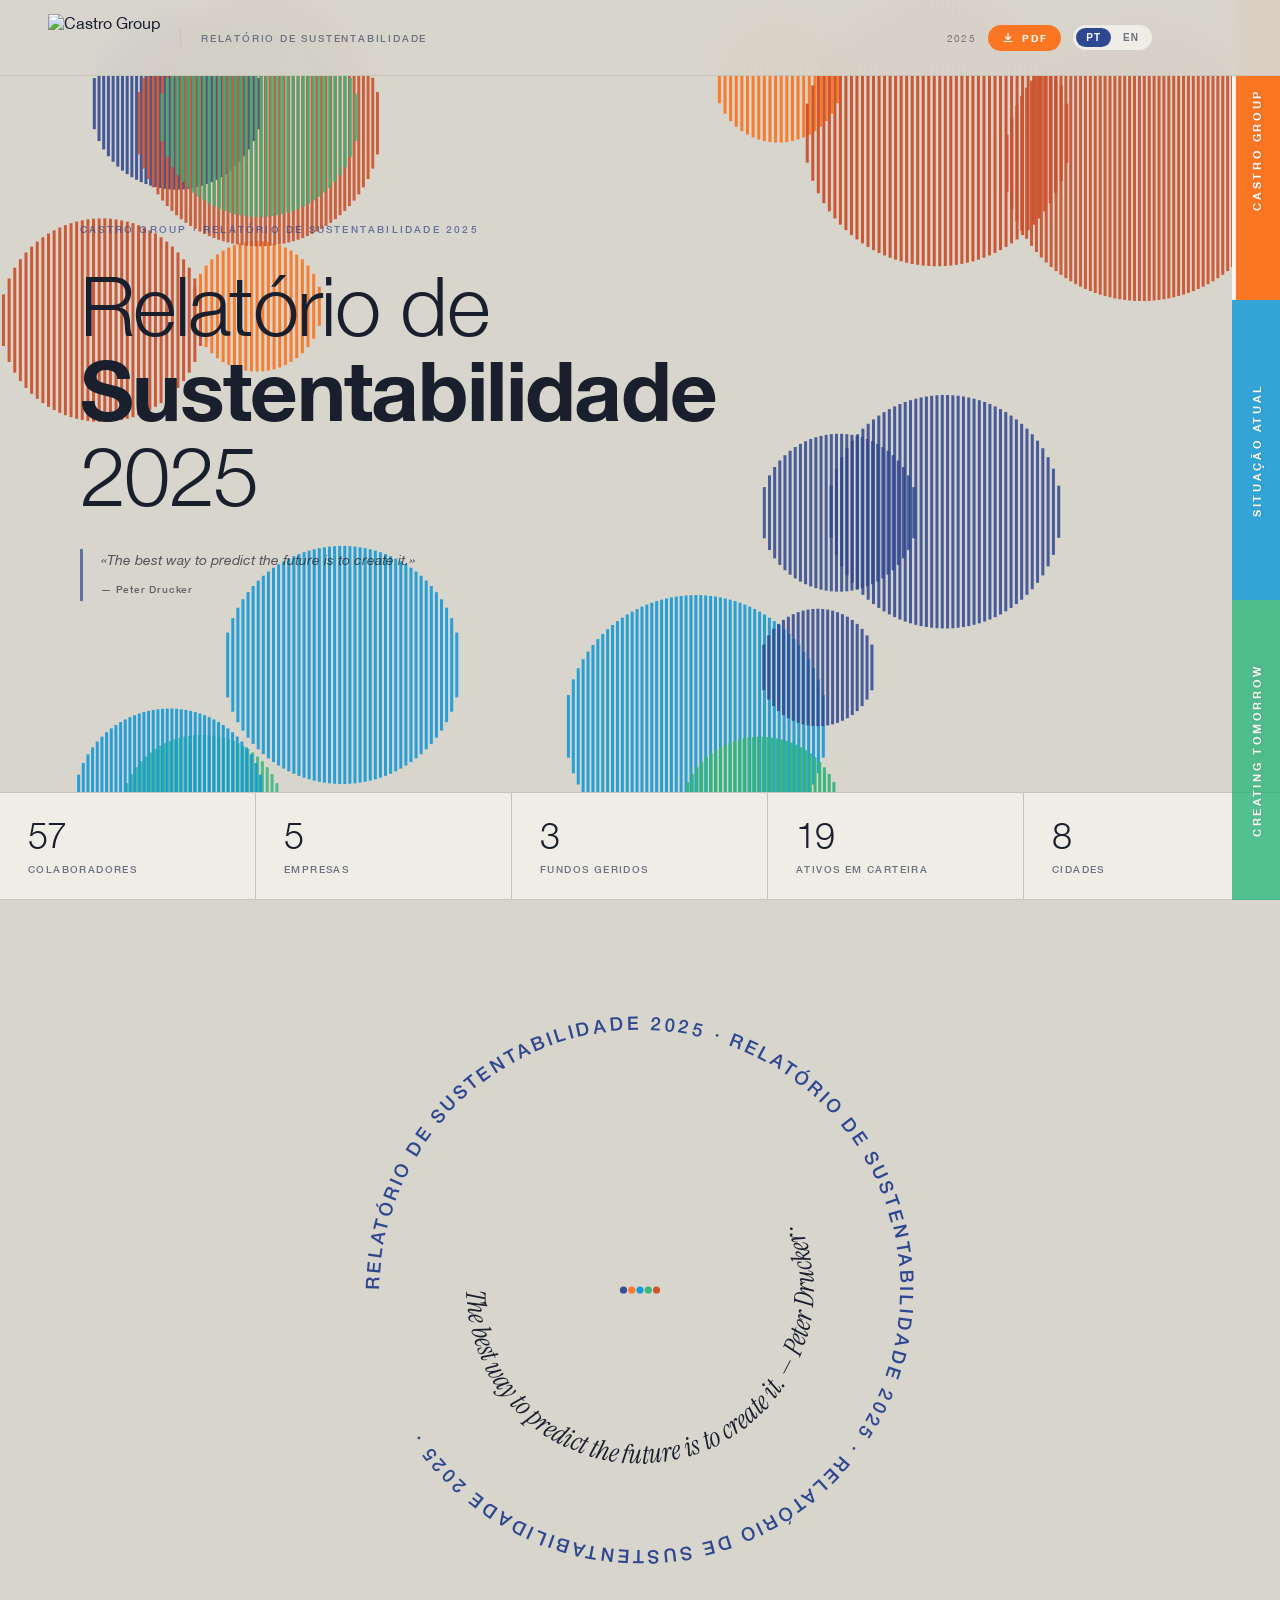
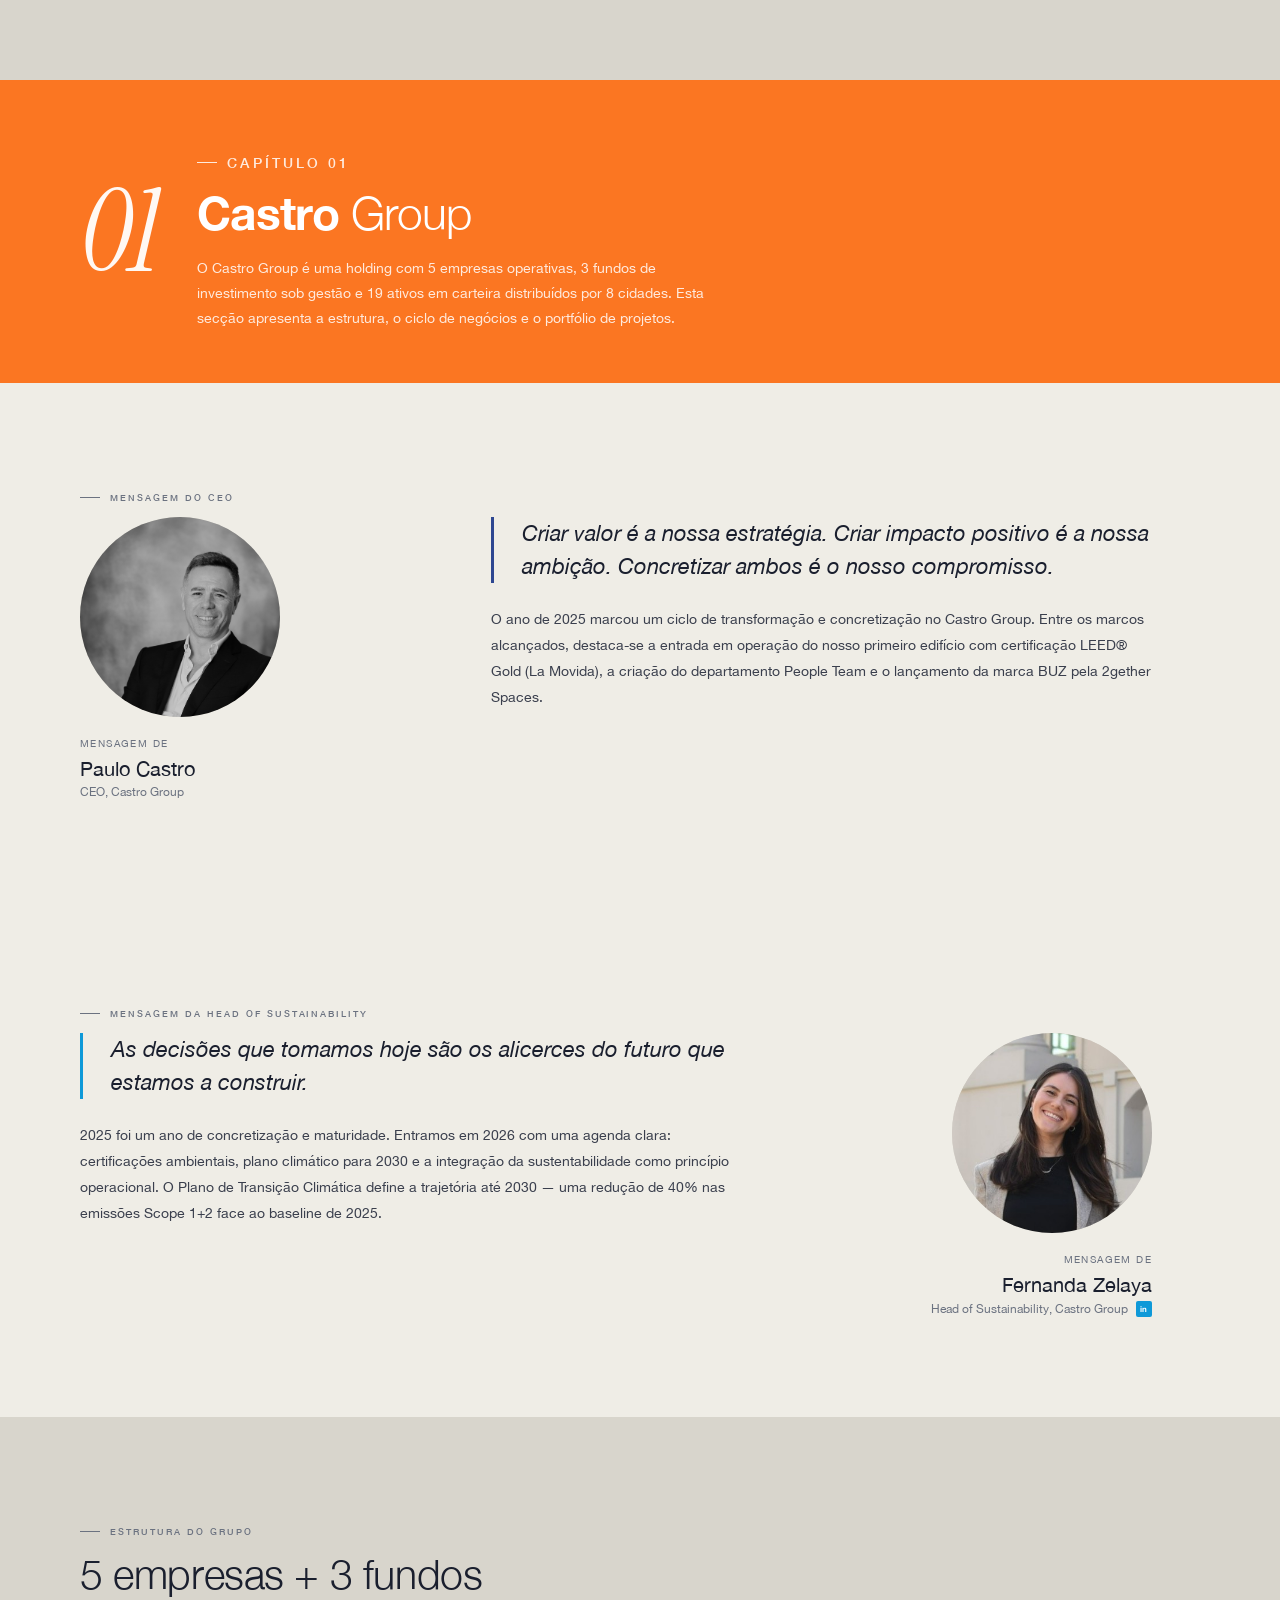
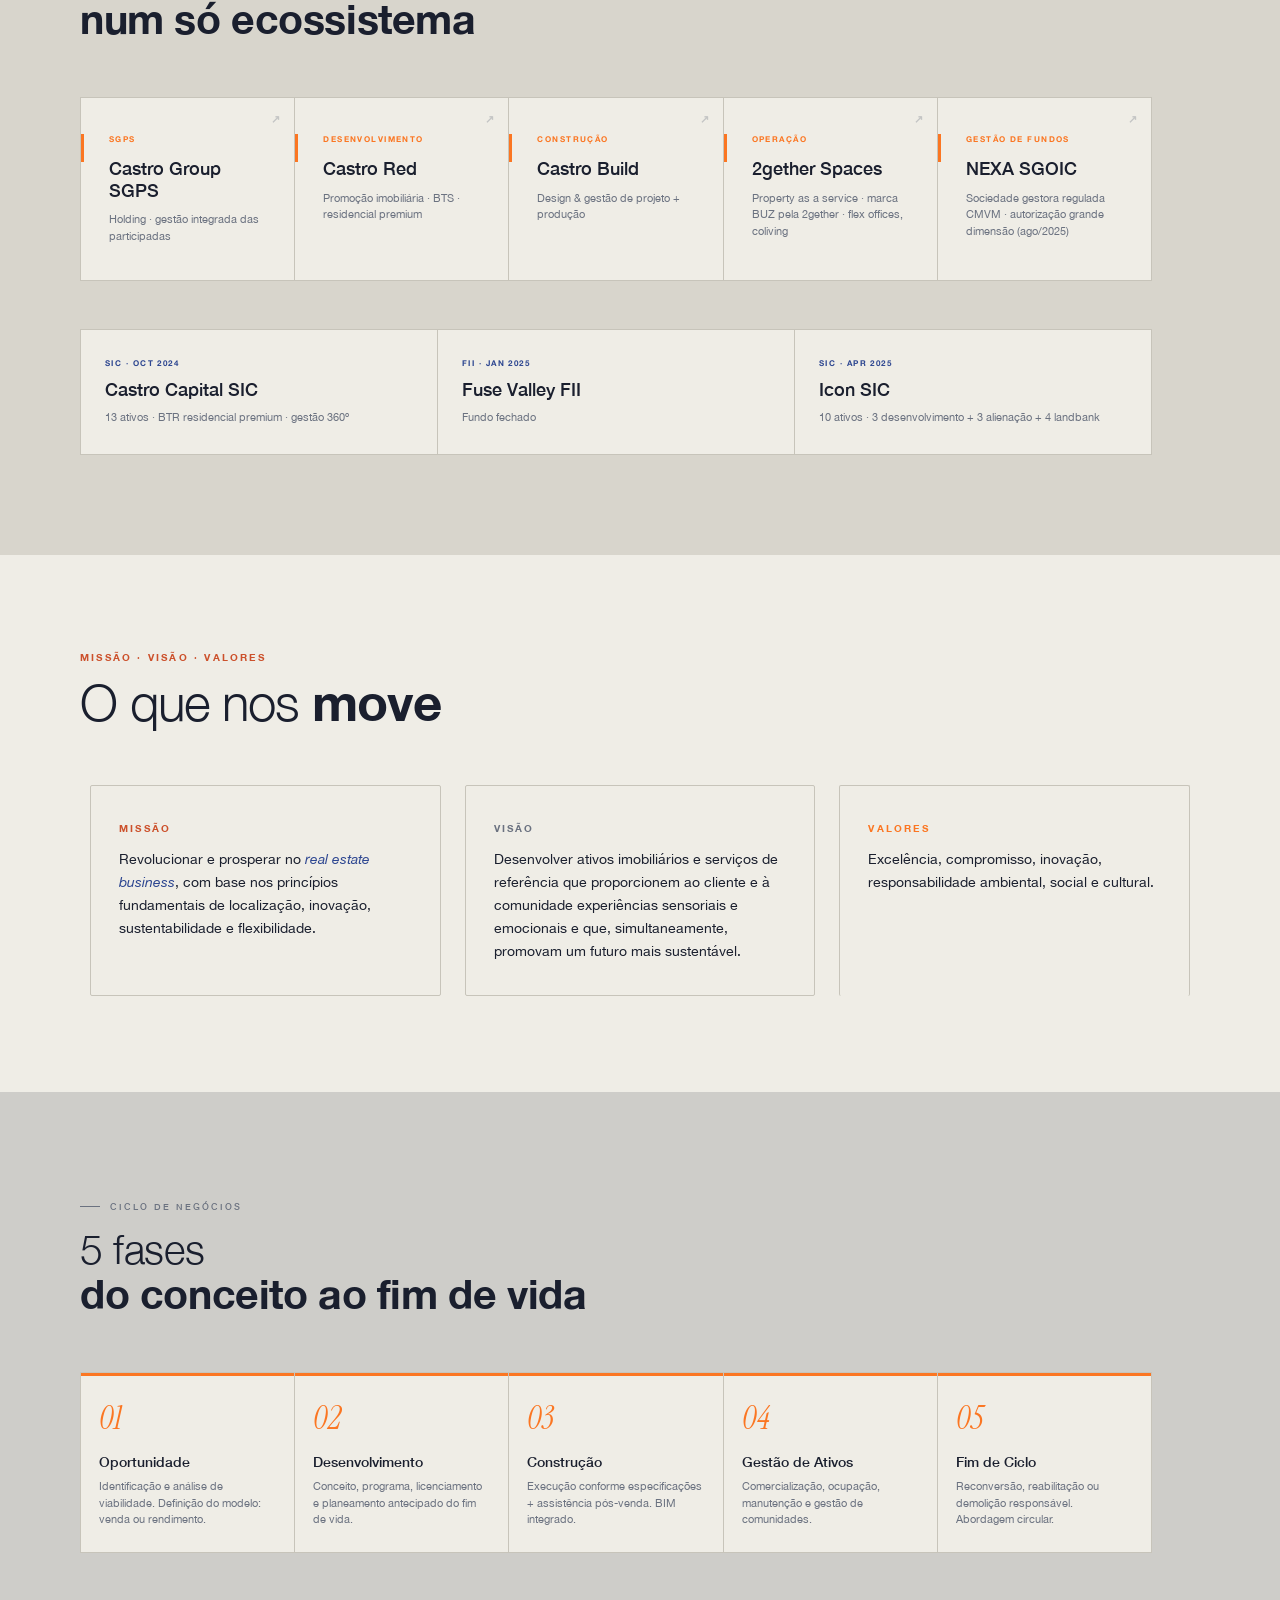
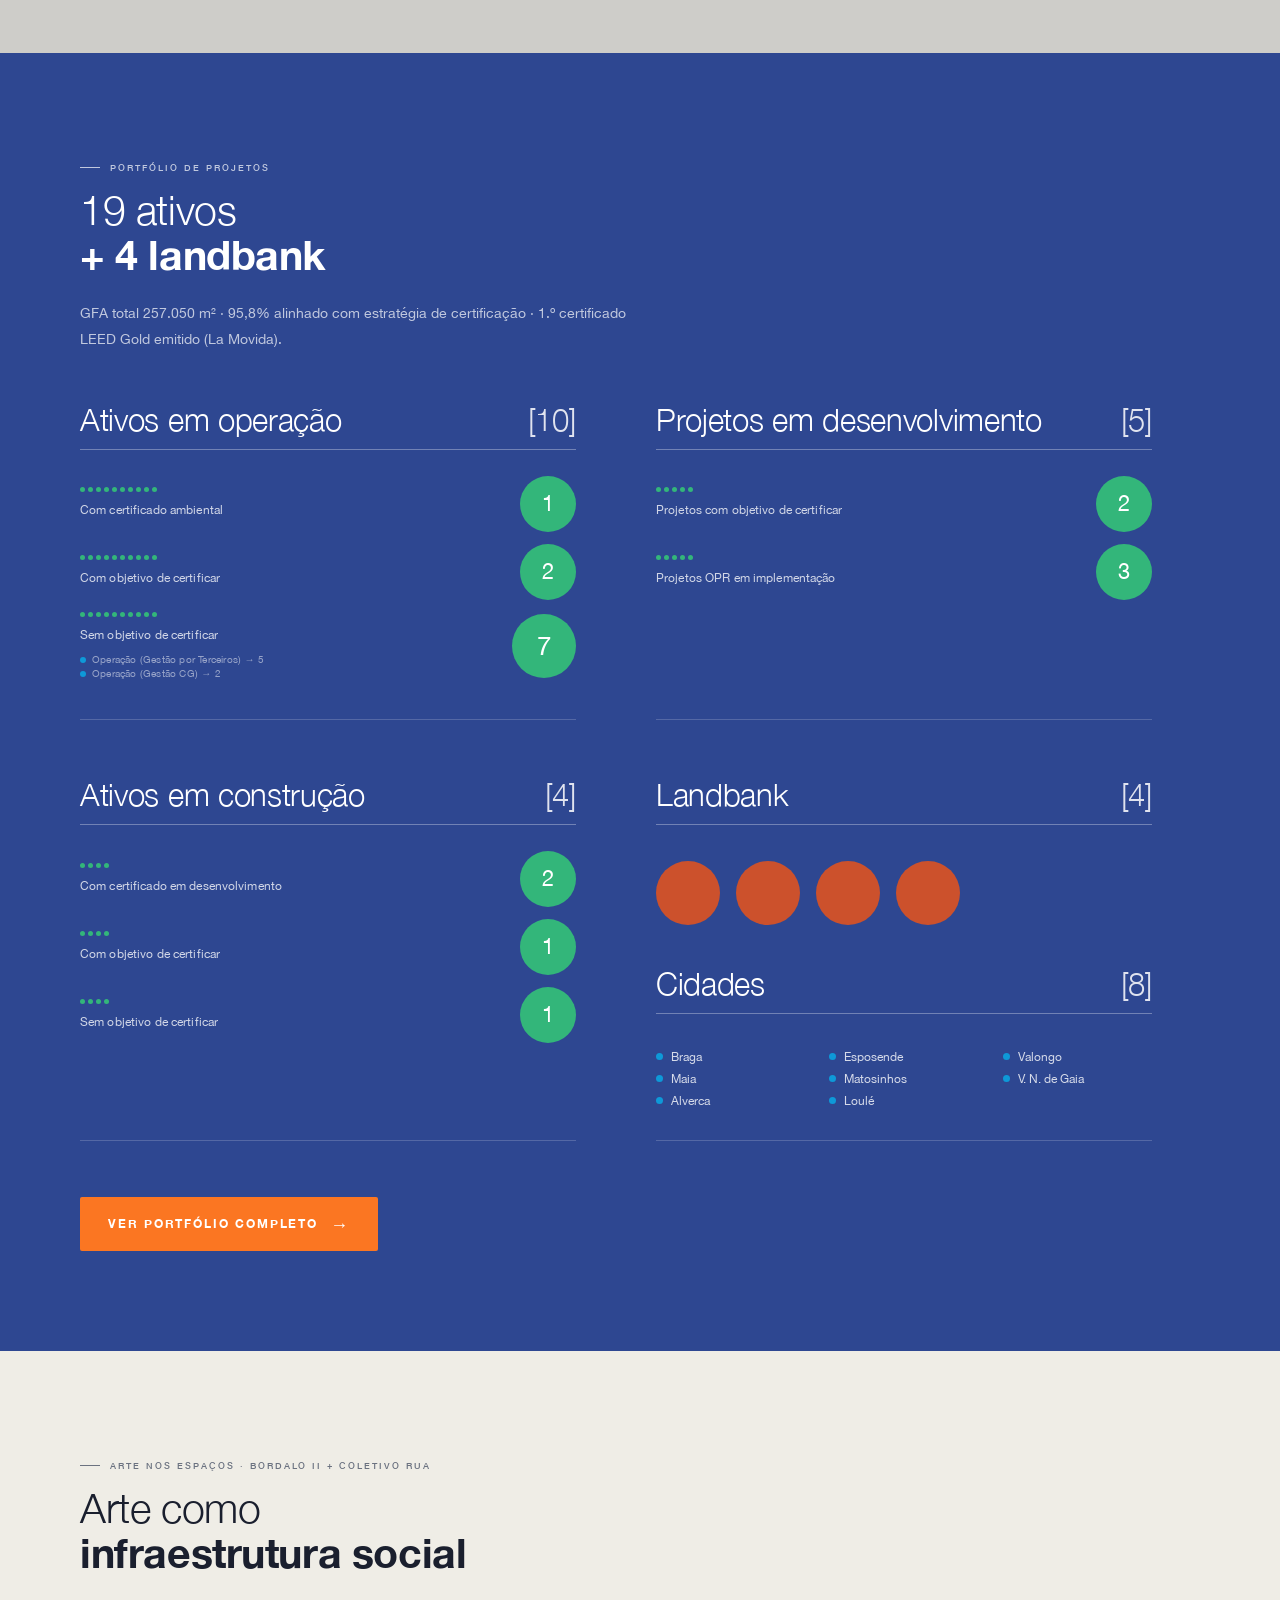
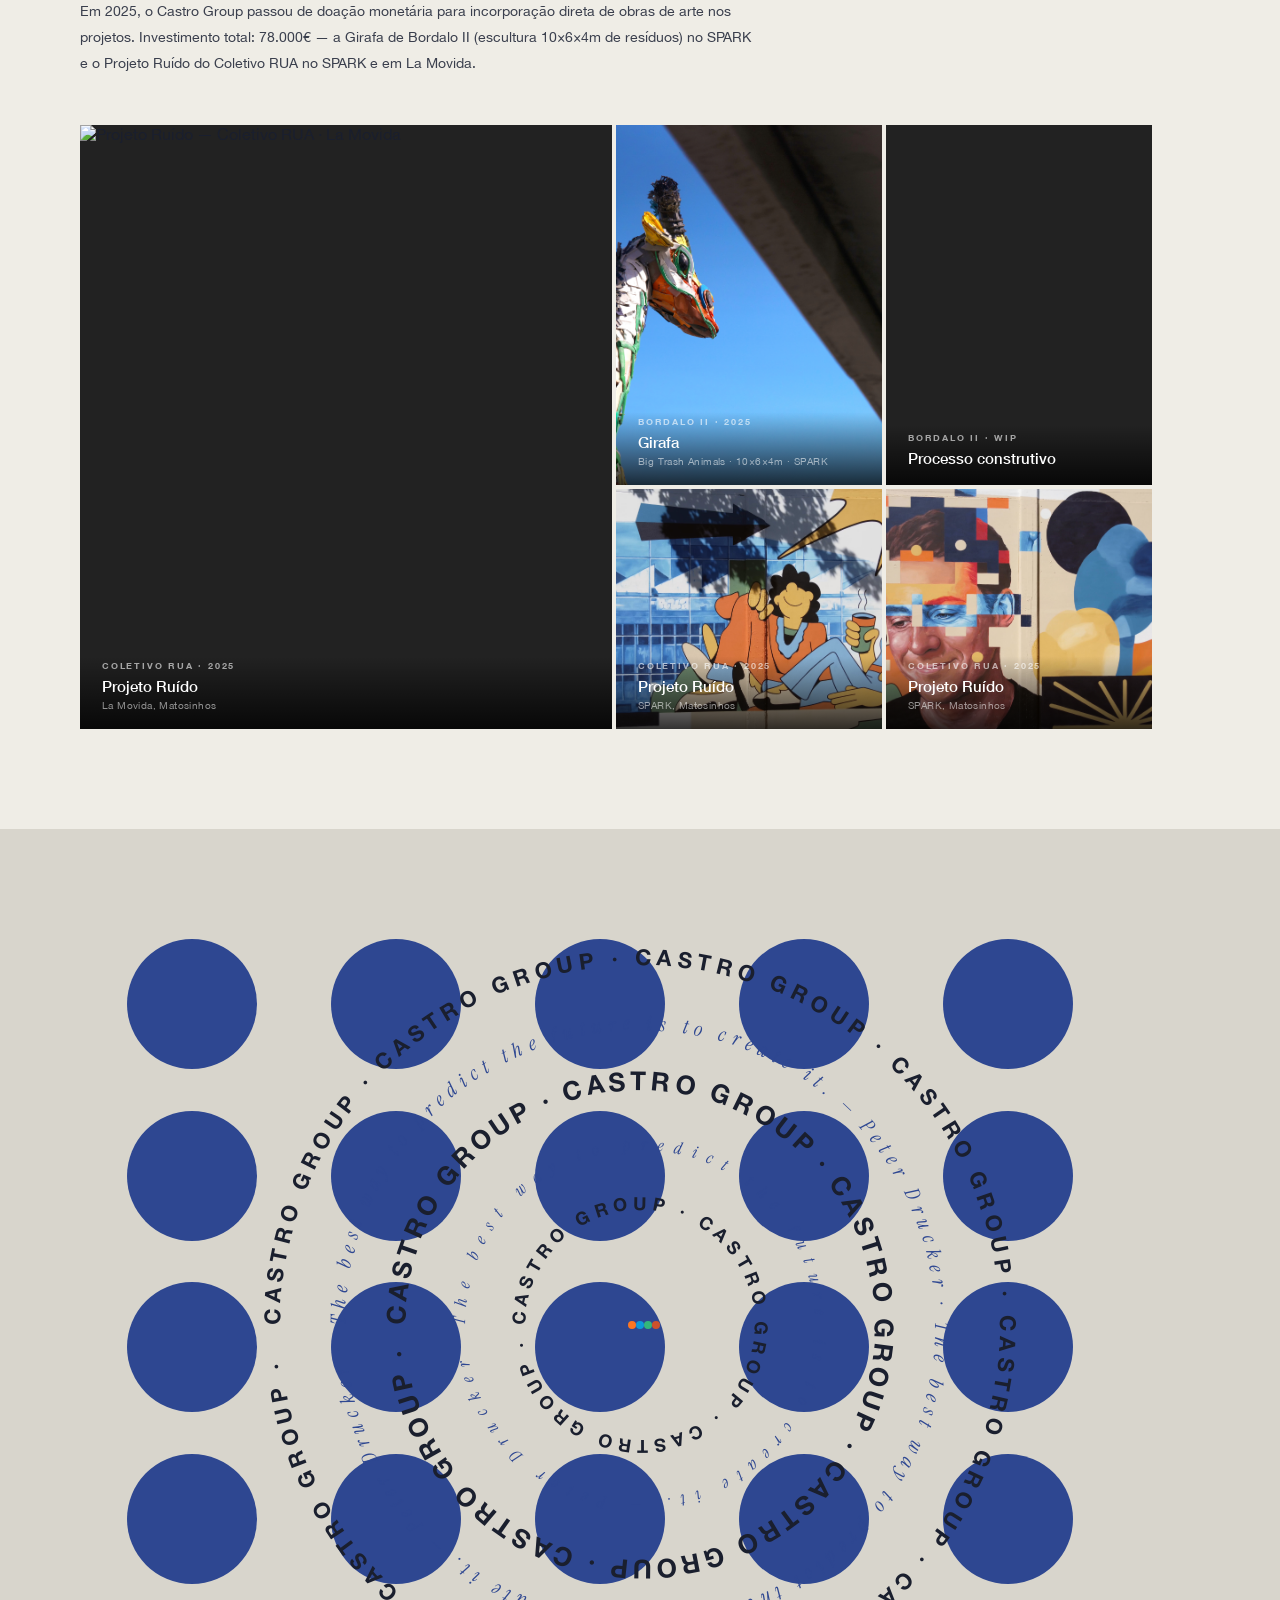
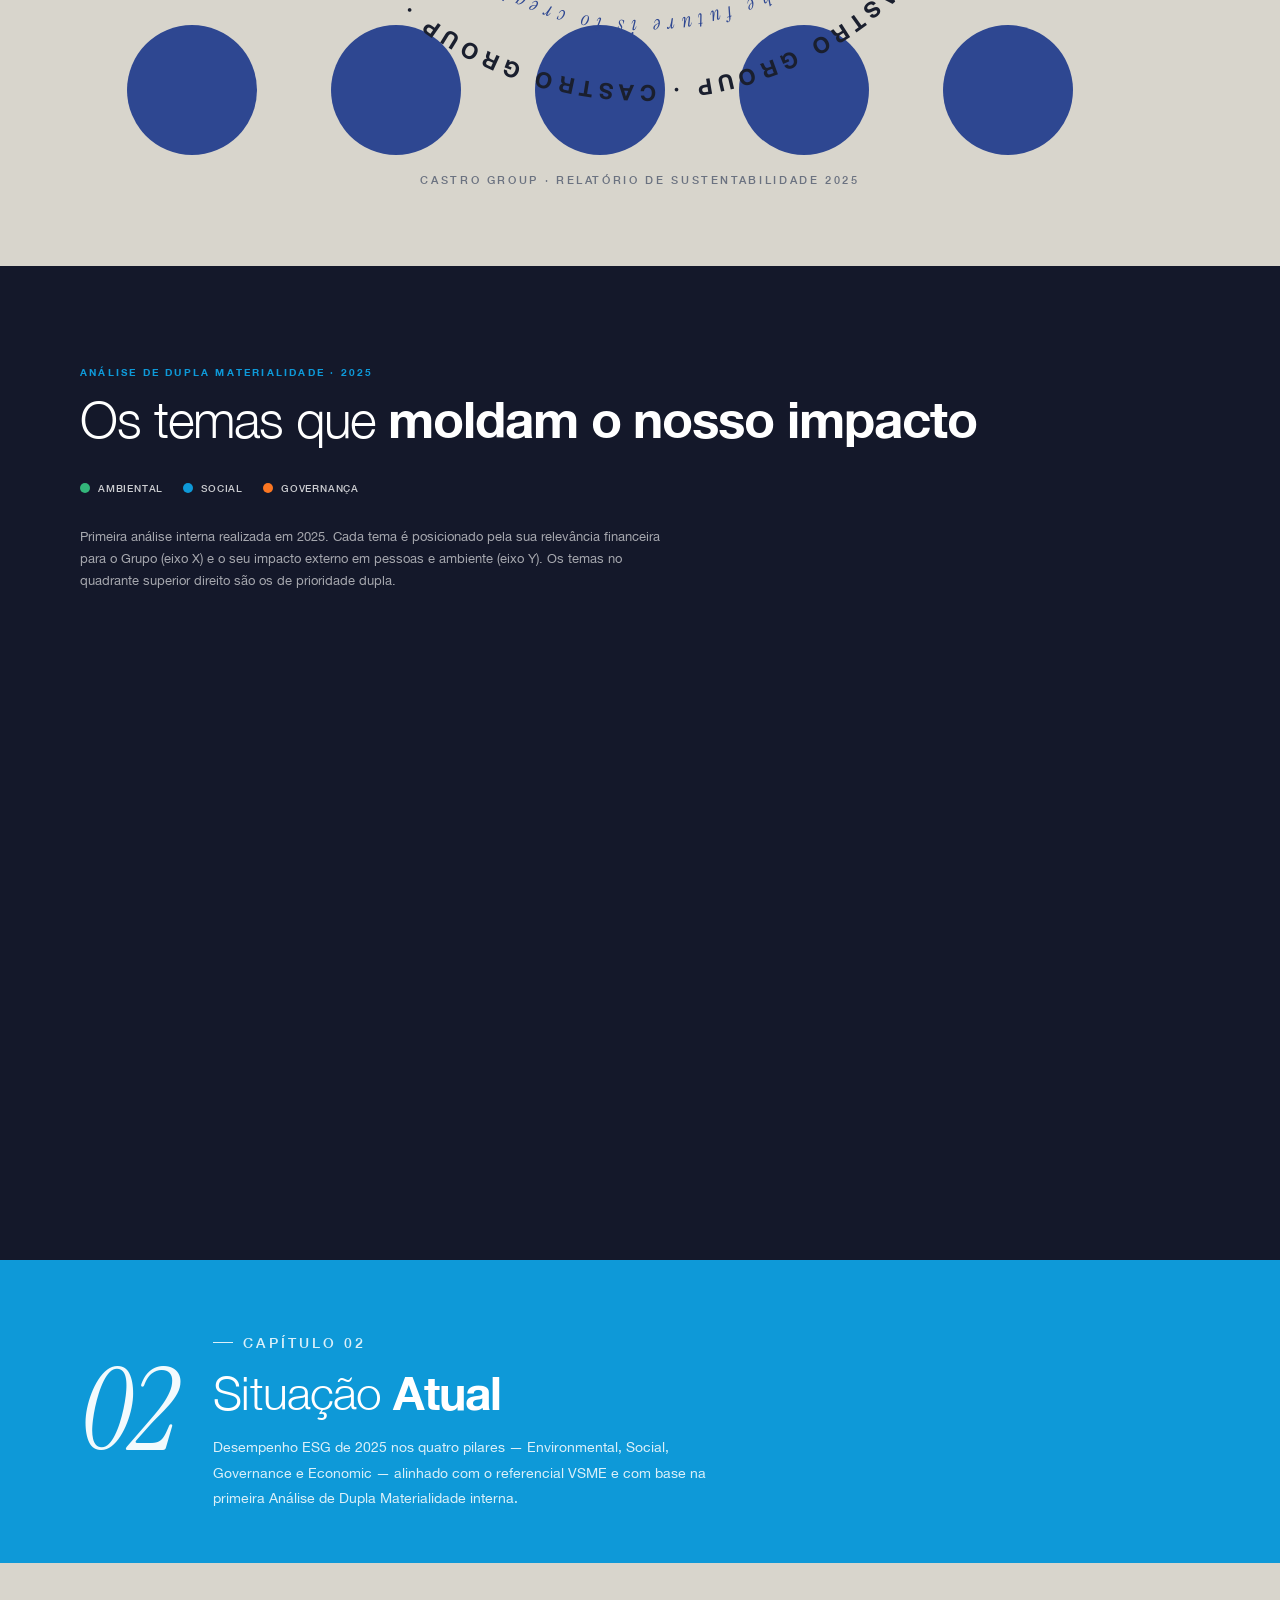
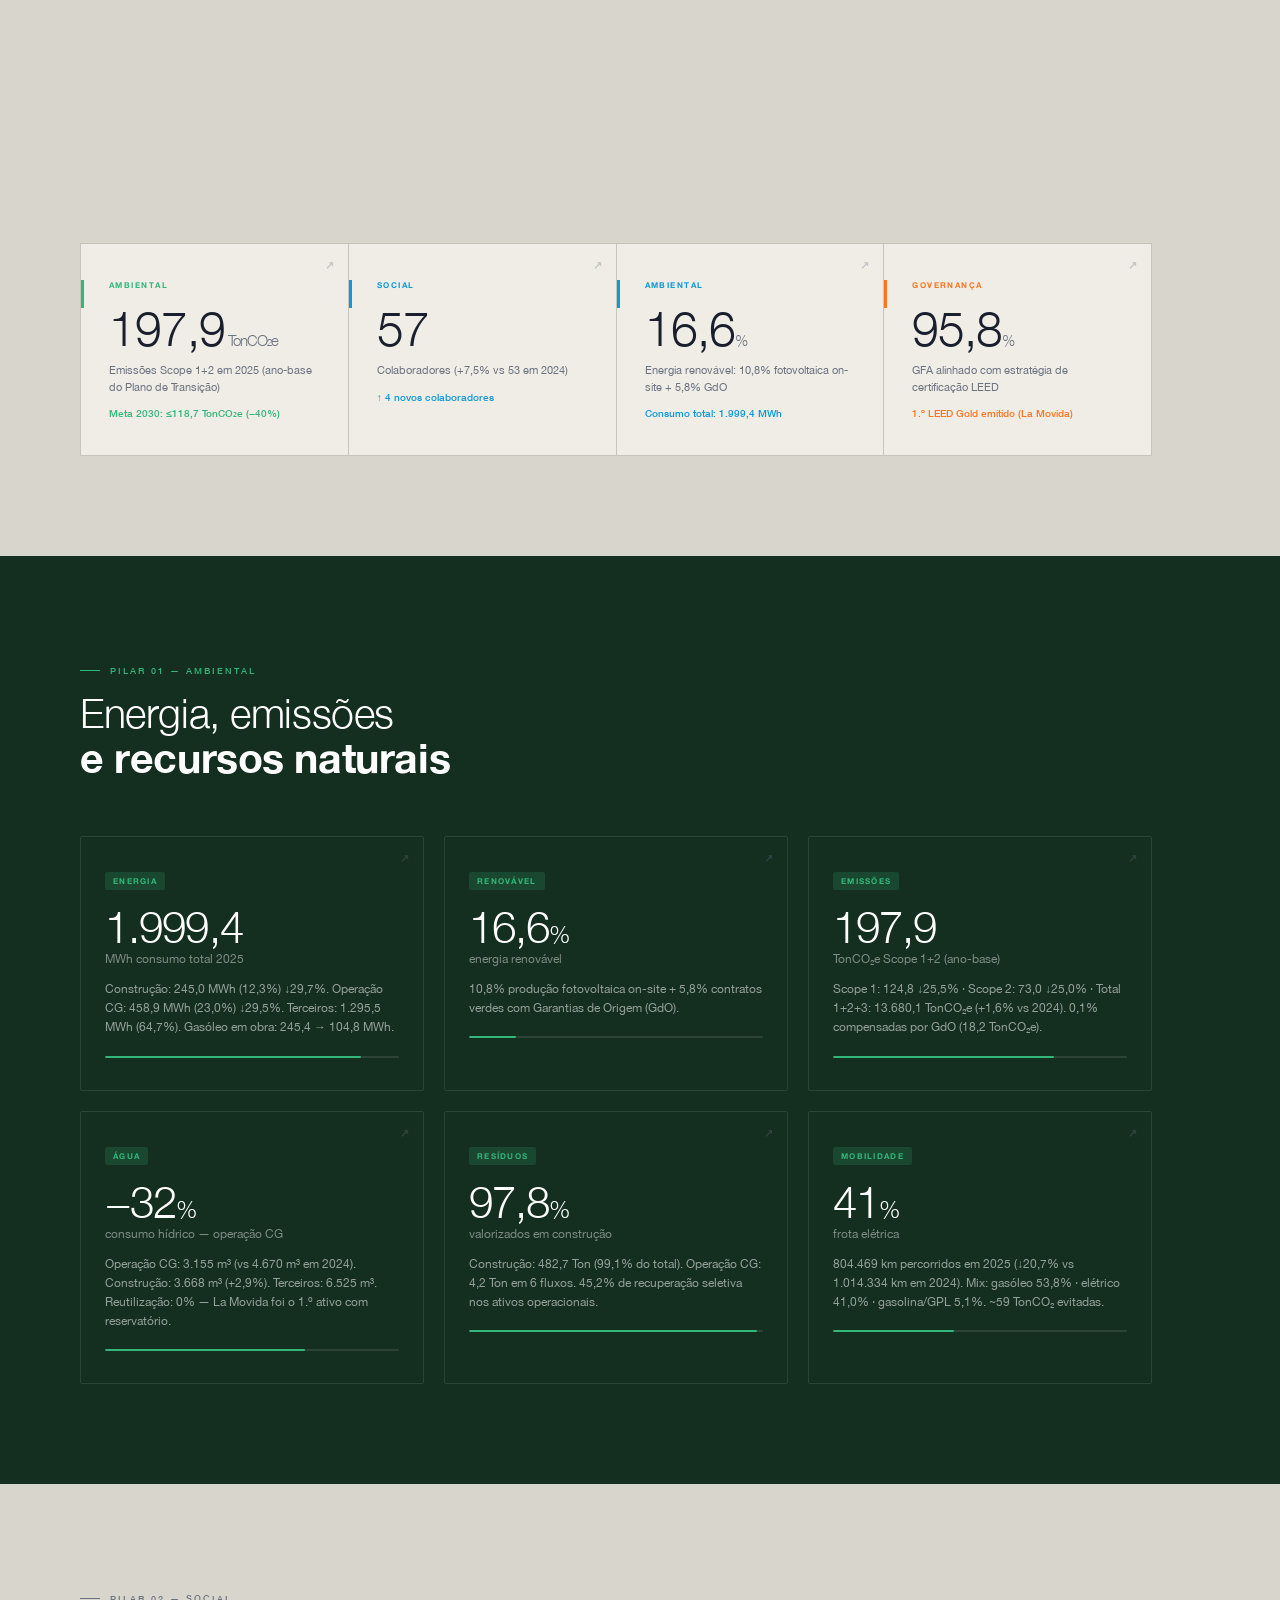
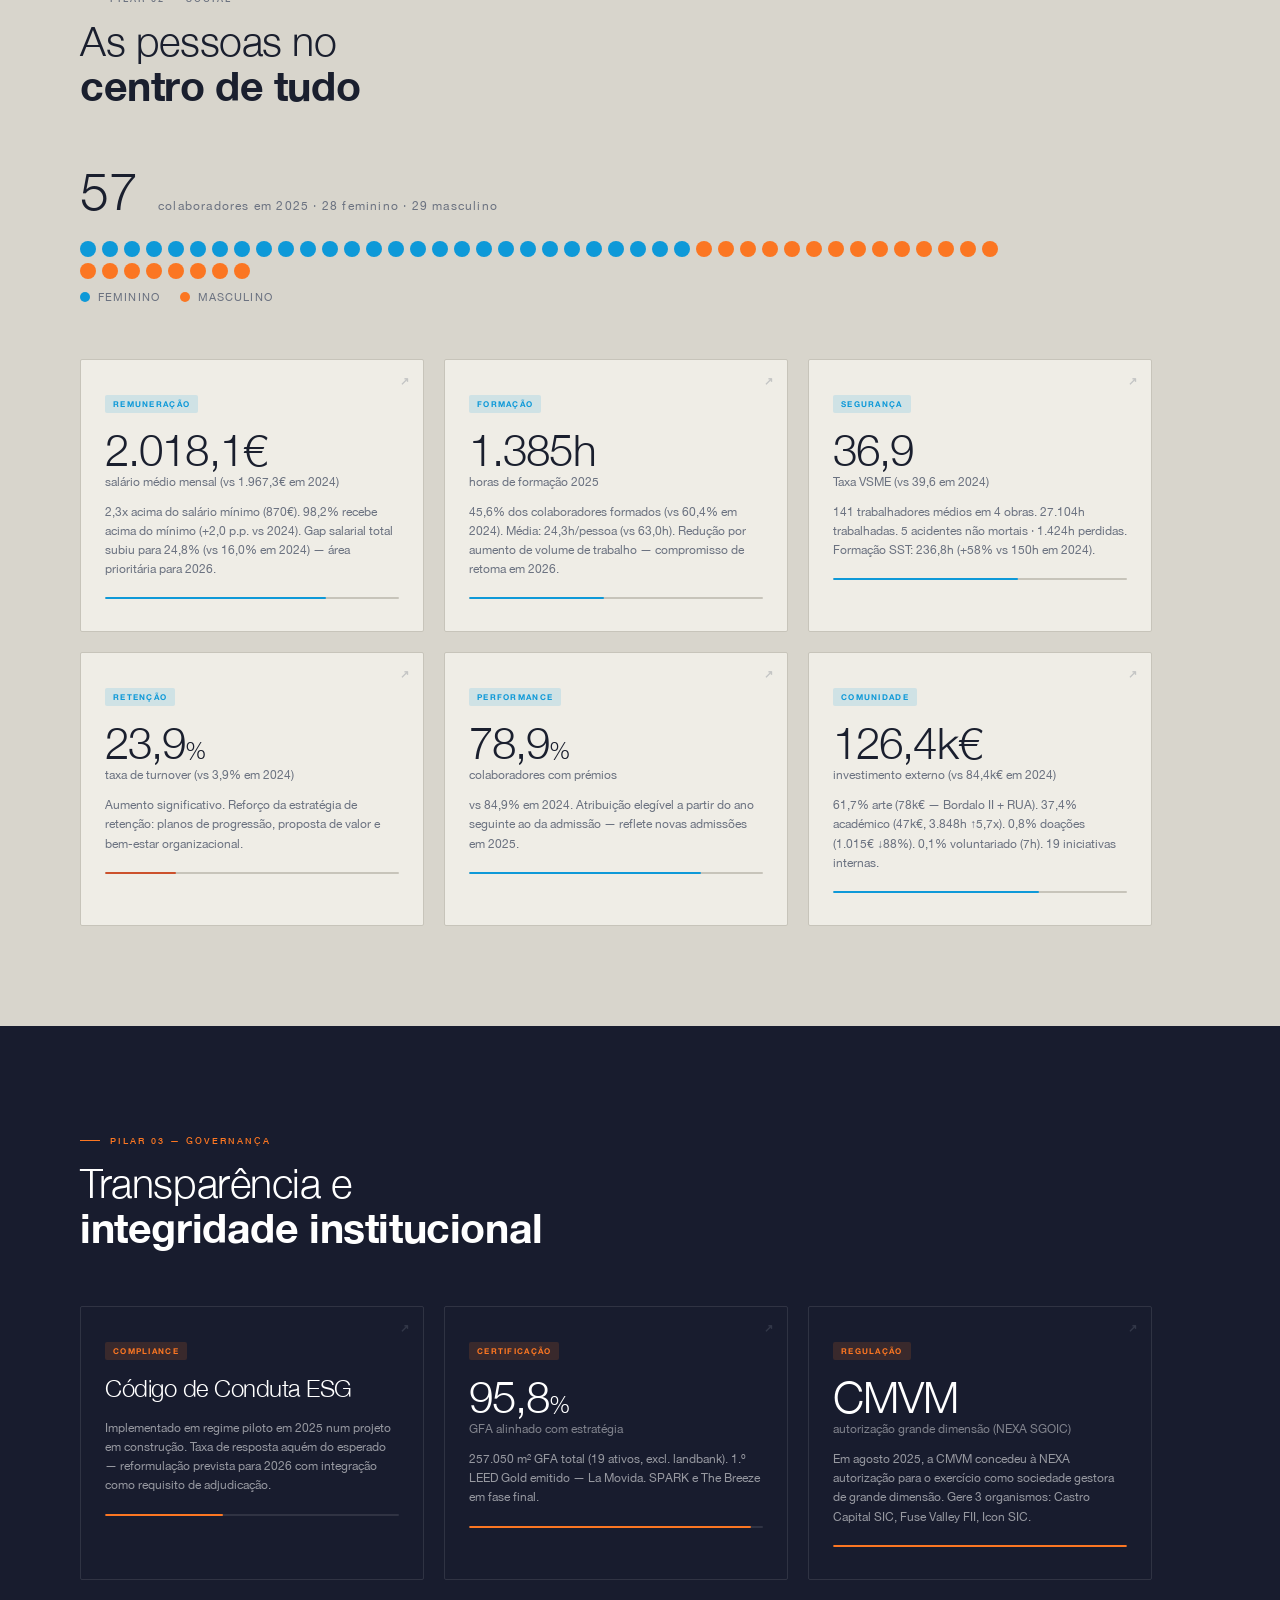
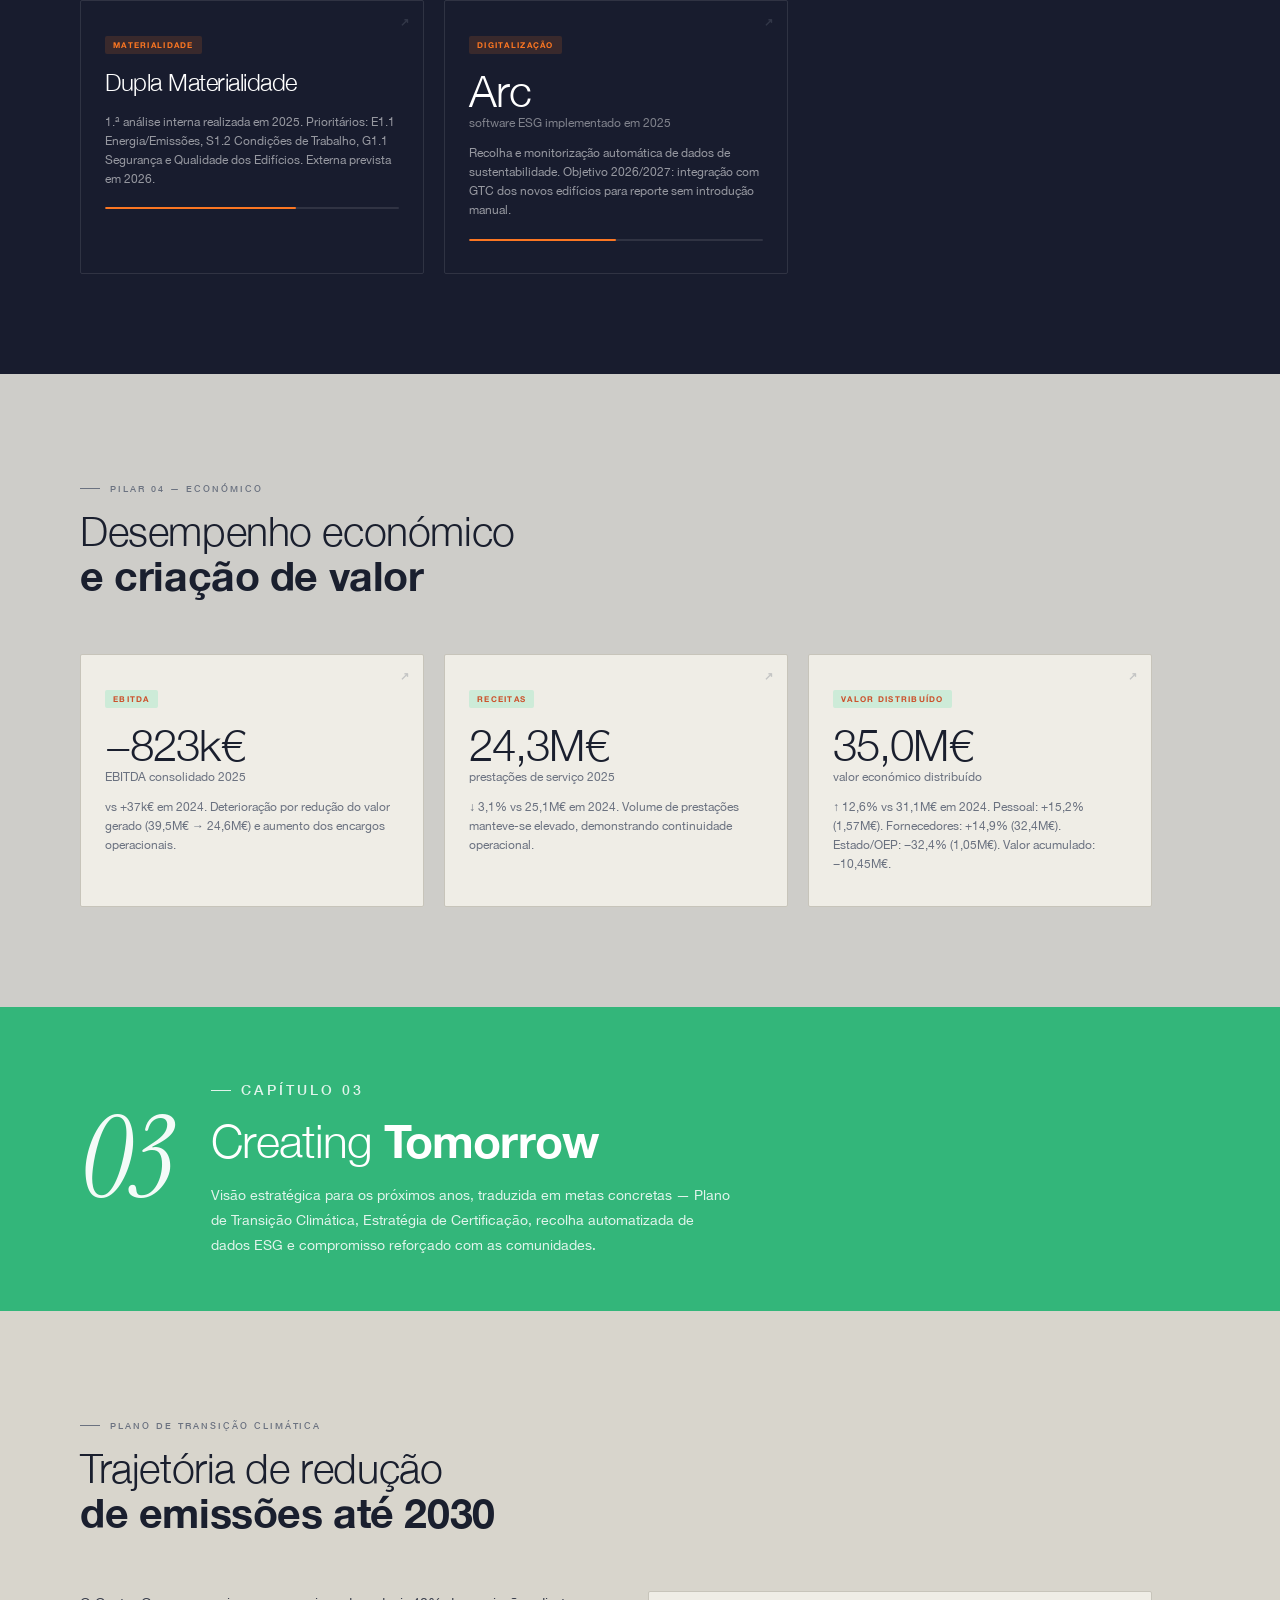
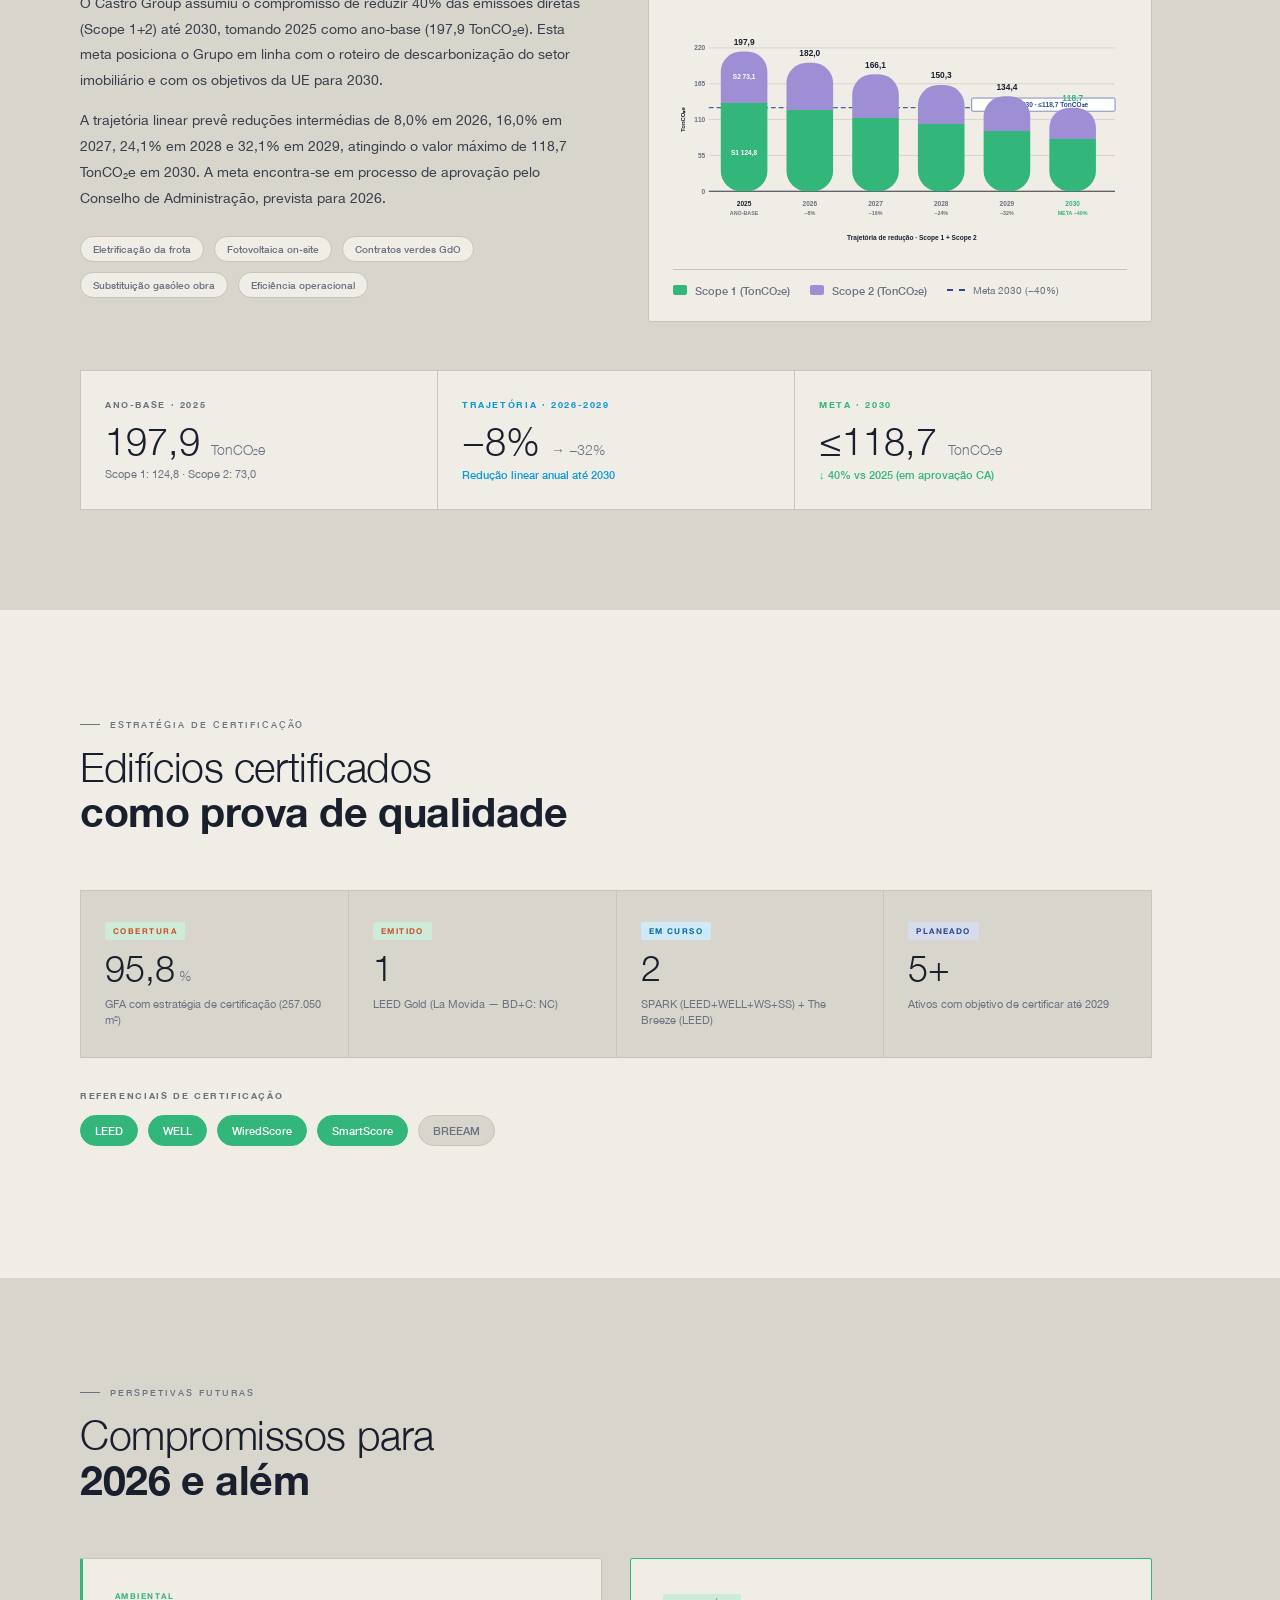
==== commit ac5d7d82: "v2: María content pass (BUZ, MVV, ativos, arte, Scope, chart, fotos) + hero choreography + modals + " ====
--- a/index-v2.html
+++ b/index-v2.html
@@ -103,7 +103,7 @@
 nav {
   position: fixed; top: 0; left: 0; right: 0; z-index: 100;
   display: flex; align-items: center; justify-content: space-between;
-  padding: 0 48px; height: 60px;
+  padding: 0 48px; height: 76px;
   background: rgba(216, 213, 204, 0.94);
   backdrop-filter: blur(12px);
   border-bottom: 1px solid var(--cg-border);
@@ -117,7 +117,7 @@
 nav.over-dark .nav-year { color: #fff; }
 
 .nav-left { display: flex; align-items: center; gap: 20px; }
-.nav-logo { height: 34px; width: auto; display: block; }
+.nav-logo { height: 48px; width: auto; display: block; }
 nav.over-dark .nav-logo { filter: brightness(0) invert(1); }
 .nav-sep { width: 1px; height: 18px; background: var(--cg-border); }
 nav.over-dark .nav-sep { background: rgba(255,255,255,0.2); }
@@ -472,8 +472,8 @@
 
 /* ── HERO CHOREOGRAPHY — fires on page load via .revealed ───────────────── */
 #hero #kaleidoscope {
-  opacity: 0; transform: scale(0.62) rotate(-5deg);
-  transition: opacity 2.2s ease-out 0.2s, transform 2.4s cubic-bezier(0.22,1,0.36,1) 0.2s;
+  opacity: 0; transform: scale(0.55) rotate(-6deg);
+  transition: opacity 2.2s ease-out 1.85s, transform 2.4s cubic-bezier(0.22,1,0.36,1) 1.85s;
   transform-origin: 65% 50%;
 }
 #hero.revealed #kaleidoscope { opacity: 1; transform: scale(1) rotate(0); }
@@ -481,31 +481,51 @@
 /* Hero eyebrow + quote slide from left, stats strip from below */
 .hero-eyebrow, .hero-quote {
   opacity: 0; transform: translateX(-48px);
-  transition: opacity 0.95s cubic-bezier(0.22,1,0.36,1), transform 0.95s cubic-bezier(0.22,1,0.36,1);
-}
-#hero.revealed .hero-eyebrow { opacity: 0.7; transform: translateX(0); transition-delay: 0.15s; }
-#hero.revealed .hero-quote   { opacity: 0.7; transform: translateX(0); transition-delay: 1.10s; }
+  transition: opacity 0.9s cubic-bezier(0.22,1,0.36,1), transform 0.9s cubic-bezier(0.22,1,0.36,1);
+}
+#hero.revealed .hero-eyebrow { opacity: 0.7; transform: translateX(0); transition-delay: 0.10s; }
+#hero.revealed .hero-quote   { opacity: 0.7; transform: translateX(0); transition-delay: 2.40s; }
 .hero-stats {
   opacity: 0; transform: translateY(28px);
-  transition: opacity 0.9s ease-out 1.30s, transform 0.9s cubic-bezier(0.22,1,0.36,1) 1.30s;
+  transition: opacity 0.9s ease-out 2.65s, transform 0.9s cubic-bezier(0.22,1,0.36,1) 2.65s;
 }
 #hero.revealed .hero-stats { opacity: 1; transform: translateY(0); }
 
-/* Word-by-word title reveal — each .hw drifts up with blur→clear */
+/* Word-by-word title reveal — each line enters from its own direction */
 .hero-title .hw {
   display: inline-block;
-  opacity: 0; transform: translateY(40px); filter: blur(12px);
+  opacity: 0;
   transition:
-    opacity 1s cubic-bezier(0.22,1,0.36,1),
-    transform 1.05s cubic-bezier(0.22,1,0.36,1),
-    filter 0.8s ease-out;
-}
-#hero.revealed .hero-title .hw { opacity: 1; transform: translateY(0); filter: blur(0); }
-#hero.revealed .hero-title .hw:nth-of-type(1) { transition-delay: 0.30s; }
-#hero.revealed .hero-title .hw:nth-of-type(2) { transition-delay: 0.46s; }
-#hero.revealed .hero-title .hw:nth-of-type(3) { transition-delay: 0.64s; }
-#hero.revealed .hero-title .hw:nth-of-type(4) { transition-delay: 0.82s; }
-#hero.revealed .hero-title .hw:nth-of-type(5) { transition-delay: 1.00s; }
+    opacity 0.9s cubic-bezier(0.22,1,0.36,1),
+    transform 1s cubic-bezier(0.22,1,0.36,1),
+    filter 0.7s ease-out;
+  filter: blur(8px);
+}
+.hero-title .hw-l { transform: translateX(-90px); }
+.hero-title .hw-t { transform: translateY(-90px); }
+.hero-title .hw-r { transform: translateX(110px) scale(0.4); }
+
+#hero.revealed .hero-title .hw {
+  opacity: 1;
+  filter: blur(0);
+  transform: translate(0,0);
+}
+/* Line 1 — "Relatório" / "de" or "Sustainability" — from left, staggered */
+#hero.revealed .hero-title .hw-l       { transition-delay: 0.30s; }
+#hero.revealed .hero-title .hw-l.hw-l2 { transition-delay: 0.42s; }
+/* Line 2 — middle word — from above */
+#hero.revealed .hero-title .hw-t       { transition-delay: 0.78s; }
+/* Line 3 — the year — comes from the right and zooms past 1 to settle */
+#hero.revealed .hero-title .hw-r {
+  animation: hw-zoom 1.15s cubic-bezier(0.34,1.56,0.64,1) 1.10s forwards;
+  /* keep transition off so the keyframe controls everything */
+  transition: filter 0.7s ease-out 1.10s;
+}
+@keyframes hw-zoom {
+  0%   { opacity: 0; transform: translateX(110px) scale(0.4); }
+  55%  { opacity: 1; transform: translateX(0)     scale(1.28); }
+  100% { opacity: 1; transform: translateX(0)     scale(1); }
+}
 
 /* ── CUSTOM CURSOR (Castro-orange ball) ─────────────────────────────────── */
 @media (hover: hover) and (pointer: fine) {
@@ -548,6 +568,82 @@
   html, body, a, button { cursor: auto !important; }
 }
 
+/* ── DATA MODAL (click any KPI/metric card to dive in) ─────────────────── */
+.kpi-card, .metric-card { cursor: pointer; position: relative; }
+.kpi-card::after, .metric-card::after {
+  content: '↗';
+  position: absolute; top: 14px; right: 14px;
+  font-size: 11px; font-weight: 700;
+  color: var(--cg-mid);
+  opacity: 0.32;
+  transition: opacity 0.2s ease, transform 0.2s ease;
+  pointer-events: none;
+}
+.kpi-card:hover::after, .metric-card:hover::after { opacity: 1; transform: translate(2px,-2px); }
+
+.data-modal-overlay {
+  position: fixed; inset: 0; z-index: 5000;
+  background: rgba(20,24,42,0.72);
+  display: none; align-items: center; justify-content: center;
+  padding: 24px;
+  opacity: 0;
+  transition: opacity 0.25s ease;
+  backdrop-filter: blur(6px);
+}
+.data-modal-overlay.open { display: flex; opacity: 1; }
+.data-modal {
+  background: var(--cg-bone);
+  border-radius: 4px;
+  max-width: 640px; width: 100%;
+  max-height: 88vh; overflow-y: auto;
+  padding: 44px 44px 38px;
+  position: relative;
+  transform: translateY(20px) scale(0.96);
+  transition: transform 0.35s cubic-bezier(0.22,1,0.36,1);
+  box-shadow: 0 24px 64px rgba(0,0,0,0.32);
+}
+.data-modal-overlay.open .data-modal { transform: translateY(0) scale(1); }
+.data-modal-close {
+  position: absolute; top: 14px; right: 16px;
+  width: 36px; height: 36px;
+  background: transparent; border: none;
+  font-size: 22px; color: var(--cg-mid);
+  cursor: pointer; line-height: 1;
+  border-radius: 50%;
+}
+.data-modal-close:hover { background: rgba(0,0,0,0.06); color: var(--cg-ink); }
+.data-modal-tag {
+  display: inline-block;
+  font-size: 10px; font-weight: 700;
+  letter-spacing: 0.22em; text-transform: uppercase;
+  padding: 6px 12px; border-radius: 2px;
+  margin-bottom: 22px;
+  background: var(--cg-tag-orange-bg); color: var(--cg-tag-orange-fg);
+}
+.data-modal-title {
+  font-size: 26px; font-weight: 300; line-height: 1.2;
+  color: var(--cg-ink); margin-bottom: 8px;
+}
+.data-modal-value {
+  font-size: 52px; font-weight: 300; line-height: 1; letter-spacing: -0.02em;
+  color: var(--cg-ink); margin: 18px 0 10px;
+}
+.data-modal-value .kpi-unit, .data-modal-value small { font-size: 18px; color: var(--cg-mid); }
+.data-modal-sub { font-size: 13px; color: var(--cg-mid); margin-bottom: 22px; line-height: 1.55; }
+.data-modal-body { font-size: 14px; line-height: 1.7; color: var(--cg-ink); }
+.data-modal-delta {
+  display: inline-block; margin-top: 18px;
+  font-size: 12px; font-weight: 600;
+  padding: 8px 14px; border-radius: 24px;
+  background: var(--cg-bone); border: 1px solid var(--cg-border);
+  color: var(--cg-ink);
+}
+@media (max-width: 640px) {
+  .data-modal { padding: 32px 22px; max-height: 92vh; }
+  .data-modal-title { font-size: 22px; }
+  .data-modal-value { font-size: 40px; }
+}
+
 /* ── DOUBLE MATERIALITY MATRIX ────────────────────────────────────────── */
 .mm-section {
   background: var(--cg-dark-ink);
@@ -637,20 +733,30 @@
   z-index: 5;
 }
 .mm-point .mm-tip {
-  position: absolute; left: 50%; bottom: calc(100% + 10px);
+  position: absolute; left: 50%; bottom: calc(100% + 6px);
   transform: translateX(-50%);
-  background: #0d0d22; color: #fff;
-  padding: 8px 12px; border-radius: 2px;
-  font-size: 11px; line-height: 1.4; white-space: nowrap;
+  color: #fff;
+  font-size: 10px; line-height: 1.3; white-space: nowrap;
+  pointer-events: none;
+  text-shadow: 0 1px 3px rgba(0,0,0,0.7);
+  font-weight: 700;
+  letter-spacing: 0.02em;
+}
+.mm-point .mm-tip strong { font-weight: 700; }
+.mm-point .mm-tip span {
+  display: inline-block;
+  margin-left: 8px;
+  background: rgba(13,13,34,0.94);
   border: 1px solid rgba(255,255,255,0.12);
-  opacity: 0; pointer-events: none;
-  transition: opacity 0.15s var(--cg-ease);
-}
-.mm-point .mm-tip strong { font-weight: 600; margin-right: 6px; }
-.mm-point .mm-tip span {
-  color: rgba(255,255,255,0.58); font-weight: 400; font-size: 10px;
-}
-.mm-point:hover .mm-tip { opacity: 1; }
+  padding: 4px 10px; border-radius: 2px;
+  color: rgba(255,255,255,0.85);
+  font-weight: 400; font-size: 10px;
+  opacity: 0;
+  transition: opacity 0.2s var(--cg-ease);
+  text-shadow: none;
+}
+.mm-point:hover .mm-tip span { opacity: 1; }
+.mm-point:hover { z-index: 10; }
 @media (max-width: 1024px) {
   .mm-section { padding: 72px 32px; }
   .mm-grid { height: 440px; }
@@ -708,7 +814,20 @@
 .pf-row-dot {
   width: 5px; height: 5px; border-radius: 50%;
   background: var(--cg-green);
-}
+  opacity: 0; transform: scale(0.3);
+  transition: opacity 0.35s ease-out, transform 0.45s cubic-bezier(0.34,1.56,0.64,1);
+}
+.pf-row-dots.revealed .pf-row-dot { opacity: 1; transform: scale(1); }
+.pf-row-dots.revealed .pf-row-dot:nth-child(1)  { transition-delay: 0.00s; }
+.pf-row-dots.revealed .pf-row-dot:nth-child(2)  { transition-delay: 0.05s; }
+.pf-row-dots.revealed .pf-row-dot:nth-child(3)  { transition-delay: 0.10s; }
+.pf-row-dots.revealed .pf-row-dot:nth-child(4)  { transition-delay: 0.15s; }
+.pf-row-dots.revealed .pf-row-dot:nth-child(5)  { transition-delay: 0.20s; }
+.pf-row-dots.revealed .pf-row-dot:nth-child(6)  { transition-delay: 0.25s; }
+.pf-row-dots.revealed .pf-row-dot:nth-child(7)  { transition-delay: 0.30s; }
+.pf-row-dots.revealed .pf-row-dot:nth-child(8)  { transition-delay: 0.35s; }
+.pf-row-dots.revealed .pf-row-dot:nth-child(9)  { transition-delay: 0.40s; }
+.pf-row-dots.revealed .pf-row-dot:nth-child(10) { transition-delay: 0.45s; }
 .pf-row-label {
   font-size: 12px; line-height: 1.45;
   color: rgba(255,255,255,0.78);
@@ -852,6 +971,33 @@
   color: var(--cg-ink); margin-bottom: 56px;
 }
 .mvv-section h2 strong { font-weight: 700; }
+.mvv-cards-only {
+  display: grid;
+  grid-template-columns: repeat(3, 1fr);
+  gap: 24px;
+  margin-top: 56px;
+  max-width: 1100px;
+  margin-left: auto; margin-right: auto;
+}
+.mvv-cards-only .mvv-card {
+  background: var(--cg-bone);
+  padding: 32px 28px;
+  border-radius: 2px;
+  border: 1px solid var(--cg-border);
+  display: block;
+}
+.mvv-cards-only .mvv-card-tag {
+  display: block;
+  font-size: 10px; font-weight: 700;
+  letter-spacing: 0.22em; text-transform: uppercase;
+  margin-bottom: 14px;
+}
+.mvv-cards-only .mvv-card p {
+  font-size: 14px; line-height: 1.65; color: var(--cg-ink); margin: 0;
+}
+@media (max-width: 900px) {
+  .mvv-cards-only { grid-template-columns: 1fr; gap: 14px; }
+}
 .mvv-layout {
   display: grid;
   grid-template-columns: 1fr 1.2fr;
@@ -1166,6 +1312,65 @@
   .kpi-row, .metrics-grid { grid-template-columns: 1fr; }
   .chapter-band { padding: 48px 20px; padding-right: 20px; }
   footer { padding-right: 20px; }
+
+  /* CEO + HOS grids stack on mobile */
+  .ceo-grid, .hos-grid {
+    grid-template-columns: 1fr !important;
+    gap: 28px !important;
+  }
+  .hos-grid > div:last-child { text-align: left !important; }
+  .hos-grid > div:last-child > div:first-child { margin-left: 0 !important; }
+
+  /* Empresas / Fundos / Cidades grids stack */
+  .kpi-row[style*="repeat(5"] { grid-template-columns: 1fr !important; }
+  div.stagger[style*="repeat(3,1fr)"] { grid-template-columns: 1fr !important; }
+  div.stagger[style*="repeat(5,1fr)"] { grid-template-columns: 1fr !important; }
+
+  /* CTP chart container — keep readable */
+  div[style*="grid-template-columns:1fr 1fr"] { grid-template-columns: 1fr !important; gap: 32px !important; }
+  div.stagger[style*="repeat(4,1fr)"] { grid-template-columns: 1fr !important; }
+
+  /* Portfolio macro: stack categories */
+  .pf-macro { grid-template-columns: 1fr; gap: 40px; }
+
+  /* Trajectory SVG: smaller bars need readable labels — already handled by viewBox scaling */
+  /* Footer: stack columns */
+  footer > div > div { grid-template-columns: 1fr !important; gap: 32px !important; }
+
+  /* Hero animation on small screens — reduce travel distance so words don't push offscreen */
+  .hero-title .hw-l { transform: translateX(-40px); }
+  .hero-title .hw-t { transform: translateY(-48px); }
+  .hero-title .hw-r { transform: translateX(50px) scale(0.5); }
+  @keyframes hw-zoom {
+    0%   { opacity: 0; transform: translateX(50px) scale(0.5); }
+    55%  { opacity: 1; transform: translateX(0)    scale(1.18); }
+    100% { opacity: 1; transform: translateX(0)    scale(1); }
+  }
+
+  /* Larger tap targets */
+  .kpi-card, .metric-card { padding: 20px 18px; }
+  .data-modal-overlay { padding: 12px; }
+
+  /* Logo: keep it visible but not oversized on phones */
+  .nav-logo { height: 32px; }
+
+  /* Hero stats stack — keep size manageable */
+  .hero-stat { padding: 16px 18px; }
+
+  /* Materiality plot legibility */
+  .mm-head { grid-template-columns: 1fr !important; }
+  .mm-legend { flex-wrap: wrap; gap: 12px; }
+  .mm-grid { height: 360px; }
+  .mm-point .mm-tip { font-size: 9px; }
+}
+
+@media (max-width: 380px) {
+  .hero-title { font-size: 30px !important; }
+  .data-modal-value { font-size: 36px; }
+  .nav-logo { height: 28px; }
+  nav { padding: 0 12px; height: 52px; padding-right: 12px; }
+  .section { padding: 48px 16px; padding-right: 16px; }
+  .hero-content { padding: 116px 16px 28px; }
 }
 </style>
 </head>
@@ -1211,7 +1416,7 @@
   <canvas id="kaleidoscope" aria-hidden="true"></canvas>
   <div class="hero-content">
     <p class="hero-eyebrow" data-pt="Castro Group · Relatório de Sustentabilidade 2025" data-en="Castro Group · Sustainability Report 2025">Castro Group · Relatório de Sustentabilidade 2025</p>
-    <h1 class="hero-title" data-pt="<span class='hw'>Relatório</span> <span class='hw'>de</span><br><span class='hw'><strong>Sustentabilidade</strong></span><br><span class='hw'>2025</span>" data-en="<span class='hw'><strong>Sustainability</strong></span><br><span class='hw'>Report</span><br><span class='hw'>2025</span>"><span class="hw">Relatório</span> <span class="hw">de</span><br><span class="hw"><strong>Sustentabilidade</strong></span><br><span class="hw">2025</span></h1>
+    <h1 class="hero-title" data-pt="<span class='hw hw-l'>Relatório</span> <span class='hw hw-l hw-l2'>de</span><br><span class='hw hw-t'><strong>Sustentabilidade</strong></span><br><span class='hw hw-r'>2025</span>" data-en="<span class='hw hw-l'><strong>Sustainability</strong></span><br><span class='hw hw-t'>Report</span><br><span class='hw hw-r'>2025</span>"><span class="hw hw-l">Relatório</span> <span class="hw hw-l hw-l2">de</span><br><span class="hw hw-t"><strong>Sustentabilidade</strong></span><br><span class="hw hw-r">2025</span></h1>
     <p class="hero-quote" data-pt="«The best way to predict the future is to create it.»<br><span class='hero-quote-attr'>— Peter Drucker</span>" data-en="«The best way to predict the future is to create it.»<br><span class='hero-quote-attr'>— Peter Drucker</span>">«The best way to predict the future is to create it.»<br><span class="hero-quote-attr">— Peter Drucker</span></p>
   </div>
 
@@ -1299,7 +1504,7 @@
       </div>
       <div>
         <div style="font-size:22px;font-weight:300;line-height:1.5;color:var(--cg-ink);border-left:3px solid var(--cg-navy);padding-left:28px;font-style:italic;" data-pt="Criar valor é a nossa estratégia. Criar impacto positivo é a nossa ambição. Concretizar ambos é o nosso compromisso." data-en="Creating value is our strategy. Creating positive impact is our ambition. Delivering both is our commitment.">Criar valor é a nossa estratégia. Criar impacto positivo é a nossa ambição. Concretizar ambos é o nosso compromisso.</div>
-        <p class="body" style="margin-top:24px;" data-pt="O ano de 2025 marcou um ciclo de transformação e concretização no Castro Group. Entre os marcos alcançados, destaca-se a entrada em operação do nosso primeiro edifício com certificação LEED® Gold (La Movida), a criação do departamento People Team, o lançamento da marca La Movida pela 2gether Spaces, a consolidação da Política de Sustentabilidade, a implementação do Código de Conduta dos Fornecedores e a realização interna da Análise de Dupla Materialidade." data-en="The year 2025 marked a cycle of transformation and delivery at Castro Group. Milestones include the operation launch of our first LEED® Gold certified building (La Movida), the creation of the People Team department, the launch of the La Movida brand by 2gether Spaces, consolidation of the Sustainability Policy, implementation of the Supplier Code of Conduct and internal Double Materiality Analysis.">O ano de 2025 marcou um ciclo de transformação e concretização no Castro Group. Entre os marcos alcançados, destaca-se a entrada em operação do nosso primeiro edifício com certificação LEED® Gold (La Movida), a criação do departamento People Team, o lançamento da marca La Movida pela 2gether Spaces, a consolidação da Política de Sustentabilidade, a implementação do Código de Conduta dos Fornecedores e a realização interna da Análise de Dupla Materialidade.</p>
+        <p class="body" style="margin-top:24px;" data-pt="O ano de 2025 marcou um ciclo de transformação e concretização no Castro Group. Entre os marcos alcançados, destaca-se a entrada em operação do nosso primeiro edifício com certificação LEED® Gold (La Movida), a criação do departamento People Team e o lançamento da marca BUZ pela 2gether Spaces." data-en="The year 2025 marked a cycle of transformation and delivery at Castro Group. Milestones include the operation launch of our first LEED® Gold certified building (La Movida), the creation of the People Team department and the launch of the BUZ brand by 2gether Spaces.">O ano de 2025 marcou um ciclo de transformação e concretização no Castro Group. Entre os marcos alcançados, destaca-se a entrada em operação do nosso primeiro edifício com certificação LEED® Gold (La Movida), a criação do departamento People Team e o lançamento da marca BUZ pela 2gether Spaces.</p>
       </div>
     </div>
   </div>
@@ -1311,8 +1516,8 @@
     <p class="eyebrow fade-up" data-pt="Mensagem da Head of Sustainability" data-en="Message from the Head of Sustainability">Mensagem da Head of Sustainability</p>
     <div class="hos-grid fade-up" style="display:grid;grid-template-columns:2fr 1fr;gap:80px;align-items:start;">
       <div>
-        <div style="font-size:22px;font-weight:300;line-height:1.5;color:var(--cg-ink);border-left:3px solid var(--cg-cyan);padding-left:28px;font-style:italic;" data-pt="2025 foi um ano de concretização e maturidade. Entramos em 2026 com uma agenda clara: certificações ambientais, plano climático para 2030 e a integração da sustentabilidade como princípio operacional. As decisões que tomamos hoje são os alicerces do futuro que estamos a construir." data-en="2025 was a year of delivery and maturity. We enter 2026 with a clear agenda: environmental certifications, the 2030 climate plan and sustainability embedded as an operating principle. The decisions we make today are the foundations of the future we are building.">2025 foi um ano de concretização e maturidade. Entramos em 2026 com uma agenda clara: certificações ambientais, plano climático para 2030 e a integração da sustentabilidade como princípio operacional. As decisões que tomamos hoje são os alicerces do futuro que estamos a construir.</div>
-        <p class="body" style="margin-top:24px;" data-pt="Em 2025 consolidámos a estrutura ESG do Castro Group: o primeiro edifício LEED® Gold em operação (La Movida), a análise interna de Dupla Materialidade, a criação do People Team e a publicação do Código de Conduta dos Fornecedores. O Plano de Transição Climática define a trajetória até 2030 — uma redução de 40% nas emissões Scope 1+2 face ao baseline de 2025." data-en="In 2025 we consolidated the ESG structure of Castro Group: the first LEED® Gold building in operation (La Movida), the internal Double Materiality Analysis, the creation of the People Team and the publication of the Supplier Code of Conduct. The Climate Transition Plan sets the trajectory to 2030 — a 40% reduction in Scope 1+2 emissions versus the 2025 baseline.">Em 2025 consolidámos a estrutura ESG do Castro Group: o primeiro edifício LEED® Gold em operação (La Movida), a análise interna de Dupla Materialidade, a criação do People Team e a publicação do Código de Conduta dos Fornecedores. O Plano de Transição Climática define a trajetória até 2030 — uma redução de 40% nas emissões Scope 1+2 face ao baseline de 2025.</p>
+        <div style="font-size:22px;font-weight:300;line-height:1.5;color:var(--cg-ink);border-left:3px solid var(--cg-cyan);padding-left:28px;font-style:italic;" data-pt="As decisões que tomamos hoje são os alicerces do futuro que estamos a construir." data-en="The decisions we make today are the foundations of the future we are building.">As decisões que tomamos hoje são os alicerces do futuro que estamos a construir.</div>
+        <p class="body" style="margin-top:24px;" data-pt="2025 foi um ano de concretização e maturidade. Entramos em 2026 com uma agenda clara: certificações ambientais, plano climático para 2030 e a integração da sustentabilidade como princípio operacional. O Plano de Transição Climática define a trajetória até 2030 — uma redução de 40% nas emissões Scope 1+2 face ao baseline de 2025." data-en="2025 was a year of delivery and maturity. We enter 2026 with a clear agenda: environmental certifications, the 2030 climate plan and sustainability embedded as an operating principle. The Climate Transition Plan sets the trajectory to 2030 — a 40% reduction in Scope 1+2 emissions versus the 2025 baseline.">2025 foi um ano de concretização e maturidade. Entramos em 2026 com uma agenda clara: certificações ambientais, plano climático para 2030 e a integração da sustentabilidade como princípio operacional. O Plano de Transição Climática define a trajetória até 2030 — uma redução de 40% nas emissões Scope 1+2 face ao baseline de 2025.</p>
       </div>
       <div style="text-align:right;">
         <div style="width:200px;height:200px;overflow:hidden;border-radius:50%;margin:0 0 20px auto;background:var(--cg-putty);">
@@ -1351,13 +1556,13 @@
         <div class="kpi-stripe" style="background:var(--cg-orange)"></div>
         <div class="kpi-tag" style="color:var(--cg-orange)" data-pt="Construção" data-en="Construction">Construção</div>
         <div style="font-size:18px;font-weight:600;line-height:1.2;color:var(--cg-ink);margin-bottom:6px;">Castro Build</div>
-        <div class="kpi-desc" data-pt="Design & gestão de projeto + produção (alvará classe 9, BIM)" data-en="Design & project management + production (class 9 licence, BIM)">Design & gestão de projeto + produção (alvará classe 9, BIM)</div>
+        <div class="kpi-desc" data-pt="Design & gestão de projeto + produção" data-en="Design & project management + production">Design & gestão de projeto + produção</div>
       </div>
       <div class="kpi-card">
         <div class="kpi-stripe" style="background:var(--cg-orange)"></div>
         <div class="kpi-tag" style="color:var(--cg-orange)" data-pt="Operação" data-en="Operations">Operação</div>
         <div style="font-size:18px;font-weight:600;line-height:1.2;color:var(--cg-ink);margin-bottom:6px;">2gether Spaces</div>
-        <div class="kpi-desc" data-pt="Property as a service · marca La Movida · flex offices, coliving" data-en="Property as a service · La Movida brand · flex offices, coliving">Property as a service · marca La Movida · flex offices, coliving</div>
+        <div class="kpi-desc" data-pt="Property as a service · marca BUZ pela 2gether · flex offices, coliving" data-en="Property as a service · BUZ pela 2gether brand · flex offices, coliving">Property as a service · marca BUZ pela 2gether · flex offices, coliving</div>
       </div>
       <div class="kpi-card">
         <div class="kpi-stripe" style="background:var(--cg-orange)"></div>
@@ -1377,7 +1582,7 @@
       <div style="background:var(--cg-bone);padding:28px 24px;">
         <div style="font-size:8px;font-weight:700;letter-spacing:0.18em;text-transform:uppercase;color:var(--cg-navy);margin-bottom:10px;">FII · JAN 2025</div>
         <div style="font-size:18px;font-weight:600;color:var(--cg-ink);">Fuse Valley FII</div>
-        <div style="font-size:11px;color:var(--cg-mid);margin-top:8px;line-height:1.5;" data-pt="Fundo fechado · Bem-Estar + Inovação · Matosinhos" data-en="Closed-end fund · Wellbeing + Innovation · Matosinhos">Fundo fechado · Bem-Estar + Inovação · Matosinhos</div>
+        <div style="font-size:11px;color:var(--cg-mid);margin-top:8px;line-height:1.5;" data-pt="Fundo fechado" data-en="Closed-end fund">Fundo fechado</div>
       </div>
       <div style="background:var(--cg-bone);padding:28px 24px;">
         <div style="font-size:8px;font-weight:700;letter-spacing:0.18em;text-transform:uppercase;color:var(--cg-navy);margin-bottom:10px;">SIC · APR 2025</div>
@@ -1394,37 +1599,18 @@
     <p class="mvv-eyebrow" data-pt="Missão · Visão · Valores" data-en="Mission · Vision · Values">Missão · Visão · Valores</p>
     <h2 data-pt="O que nos <strong>move</strong>" data-en="What <strong>drives us</strong>">O que nos <strong>move</strong></h2>
 
-    <div class="mvv-layout">
-      <div class="mvv-diagram fade-up">
-        <svg viewBox="0 0 600 720" role="img" aria-labelledby="mvv-svg-title">
-          <title id="mvv-svg-title">Diagrama Missão, Visão e Valores</title>
-          <!-- Missão (rust, top) -->
-          <circle cx="300" cy="260" r="220" fill="#CC512C" opacity="0.94"/>
-          <!-- Valores (orange, bottom) -->
-          <circle cx="300" cy="460" r="220" fill="#FB7622" opacity="0.94"/>
-          <!-- Visão (gray, intersection) -->
-          <ellipse cx="300" cy="360" rx="92" ry="58" fill="#8A8E96" opacity="0.96"/>
-
-          <!-- Labels -->
-          <text x="300" y="170" text-anchor="middle" fill="#fff" font-family="Helvetica Neue, Helvetica, Arial, sans-serif" font-size="30" font-weight="600">Missão</text>
-          <text x="300" y="370" text-anchor="middle" fill="#fff" font-family="Helvetica Neue, Helvetica, Arial, sans-serif" font-size="22" font-weight="600">Visão</text>
-          <text x="300" y="585" text-anchor="middle" fill="#fff" font-family="Helvetica Neue, Helvetica, Arial, sans-serif" font-size="30" font-weight="600">Valores</text>
-        </svg>
-      </div>
-
-      <div class="mvv-cards stagger">
-        <div class="mvv-card mvv-missao">
-          <div class="mvv-card-tag">Missão</div>
-          <p data-pt="Revolucionar e prosperar no <em>real estate business</em>, com base nos princípios fundamentais de localização, inovação, sustentabilidade e flexibilidade." data-en="To revolutionise and prosper in the <em>real estate business</em>, grounded in the core principles of location, innovation, sustainability and flexibility.">Revolucionar e prosperar no <em>real estate business</em>, com base nos princípios fundamentais de localização, inovação, sustentabilidade e flexibilidade.</p>
-        </div>
-        <div class="mvv-card mvv-visao">
-          <div class="mvv-card-tag">Visão</div>
-          <p data-pt="Desenvolver ativos imobiliários e serviços de referência que proporcionem ao cliente e à comunidade experiências sensoriais e emocionais e que, simultaneamente, promovam um futuro mais sustentável." data-en="To develop benchmark real estate assets and services that deliver sensory and emotional experiences to clients and communities while promoting a more sustainable future.">Desenvolver ativos imobiliários e serviços de referência que proporcionem ao cliente e à comunidade experiências sensoriais e emocionais e que, simultaneamente, promovam um futuro mais sustentável.</p>
-        </div>
-        <div class="mvv-card mvv-valores">
-          <div class="mvv-card-tag">Valores</div>
-          <p data-pt="Excelência, compromisso, inovação, responsabilidade ambiental, social e cultural." data-en="Excellence, commitment, innovation, and environmental, social and cultural responsibility.">Excelência, compromisso, inovação, responsabilidade ambiental, social e cultural.</p>
-        </div>
+    <div class="mvv-cards-only stagger">
+      <div class="mvv-card mvv-missao">
+        <div class="mvv-card-tag">Missão</div>
+        <p data-pt="Revolucionar e prosperar no <em>real estate business</em>, com base nos princípios fundamentais de localização, inovação, sustentabilidade e flexibilidade." data-en="To revolutionise and prosper in the <em>real estate business</em>, grounded in the core principles of location, innovation, sustainability and flexibility.">Revolucionar e prosperar no <em>real estate business</em>, com base nos princípios fundamentais de localização, inovação, sustentabilidade e flexibilidade.</p>
+      </div>
+      <div class="mvv-card mvv-visao">
+        <div class="mvv-card-tag">Visão</div>
+        <p data-pt="Desenvolver ativos imobiliários e serviços de referência que proporcionem ao cliente e à comunidade experiências sensoriais e emocionais e que, simultaneamente, promovam um futuro mais sustentável." data-en="To develop benchmark real estate assets and services that deliver sensory and emotional experiences to clients and communities while promoting a more sustainable future.">Desenvolver ativos imobiliários e serviços de referência que proporcionem ao cliente e à comunidade experiências sensoriais e emocionais e que, simultaneamente, promovam um futuro mais sustentável.</p>
+      </div>
+      <div class="mvv-card mvv-valores">
+        <div class="mvv-card-tag">Valores</div>
+        <p data-pt="Excelência, compromisso, inovação, responsabilidade ambiental, social e cultural." data-en="Excellence, commitment, innovation, and environmental, social and cultural responsibility.">Excelência, compromisso, inovação, responsabilidade ambiental, social e cultural.</p>
       </div>
     </div>
   </div>
@@ -1475,7 +1661,7 @@
   <div class="section-inner">
     <p class="eyebrow fade-up" style="color:rgba(255,255,255,0.7);" data-pt="Portfólio de Projetos" data-en="Project Portfolio">Portfólio de Projetos</p>
     <h2 class="heading fade-up" style="color:#fff;" data-pt="19 ativos<br><strong>+ 4 landbank</strong>" data-en="19 assets<br><strong>+ 4 landbank</strong>">19 ativos<br><strong>+ 4 landbank</strong></h2>
-    <p class="body" style="color:rgba(255,255,255,0.7);max-width:560px;margin-top:-32px;margin-bottom:48px;" data-pt="GFA total 257.050 m² · 95,8% alinhado com estratégia de certificação · 1.º certificado LEED Gold emitido em 2025 (La Movida)." data-en="Total GFA 257,050 m² · 95.8% aligned with certification strategy · 1st LEED Gold issued in 2025 (La Movida).">GFA total 257.050 m² · 95,8% alinhado com estratégia de certificação · 1.º certificado LEED Gold emitido em 2025 (La Movida).</p>
+    <p class="body" style="color:rgba(255,255,255,0.7);max-width:560px;margin-top:-32px;margin-bottom:48px;" data-pt="GFA total 257.050 m² · 95,8% alinhado com estratégia de certificação · 1.º certificado LEED Gold emitido (La Movida)." data-en="Total GFA 257,050 m² · 95.8% aligned with certification strategy · 1st LEED Gold issued (La Movida).">GFA total 257.050 m² · 95,8% alinhado com estratégia de certificação · 1.º certificado LEED Gold emitido (La Movida).</p>
 
     <div class="pf-macro stagger">
       <!-- Ativos em operação -->
@@ -1608,11 +1794,11 @@
 
     <div class="arte-grid stagger">
       <div class="arte-card hero">
-        <img src="uploads/artworks/9.jpg" alt="Intervenção Coletivo RUA — composição urbana" loading="lazy" decoding="async">
+        <img src="uploads/artworks/9.jpg" alt="Projeto Ruído — Coletivo RUA · La Movida" loading="lazy" decoding="async">
         <div class="arte-card-caption">
           <div class="arte-card-author">Coletivo RUA · 2025</div>
-          <div class="arte-card-title" data-pt="Composição urbana" data-en="Urban composition">Composição urbana</div>
-          <div class="arte-card-meta" data-pt="Projeto Ruído · intervenção mural" data-en="Ruído Project · mural intervention">Projeto Ruído · intervenção mural</div>
+          <div class="arte-card-title">Projeto Ruído</div>
+          <div class="arte-card-meta" data-pt="La Movida, Matosinhos" data-en="La Movida, Matosinhos">La Movida, Matosinhos</div>
         </div>
       </div>
       <div class="arte-card">
@@ -1631,591 +1817,23 @@
         </div>
       </div>
       <div class="arte-card">
-        <img src="uploads/artworks/CASTRO GROUP 4K.jpg" alt="Mural Coletivo RUA" loading="lazy" decoding="async">
+        <img src="uploads/artworks/CASTRO GROUP 4K.jpg" alt="Projeto Ruído — Coletivo RUA · SPARK" loading="lazy" decoding="async">
         <div class="arte-card-caption">
           <div class="arte-card-author">Coletivo RUA · 2025</div>
           <div class="arte-card-title">Projeto Ruído</div>
-          <div class="arte-card-meta" data-pt="La Movida, Matosinhos" data-en="La Movida, Matosinhos">La Movida, Matosinhos</div>
+          <div class="arte-card-meta" data-pt="SPARK, Matosinhos" data-en="SPARK, Matosinhos">SPARK, Matosinhos</div>
         </div>
       </div>
       <div class="arte-card">
-        <img src="uploads/artworks/2.jpg" alt="Mural Coletivo RUA — retrato" loading="lazy" decoding="async">
+        <img src="uploads/artworks/2.jpg" alt="Projeto Ruído — Coletivo RUA · SPARK" loading="lazy" decoding="async">
         <div class="arte-card-caption">
           <div class="arte-card-author">Coletivo RUA · 2025</div>
-          <div class="arte-card-title" data-pt="Retrato pixelado" data-en="Pixelated portrait">Retrato pixelado</div>
-          <div class="arte-card-meta" data-pt="Projeto Ruído · detalhe" data-en="Ruído Project · detail">Projeto Ruído · detalhe</div>
+          <div class="arte-card-title">Projeto Ruído</div>
+          <div class="arte-card-meta" data-pt="SPARK, Matosinhos" data-en="SPARK, Matosinhos">SPARK, Matosinhos</div>
         </div>
       </div>
     </div>
   </div>
-</section>
-
-<!-- ── DOUBLE MATERIALITY MATRIX (between chapter 01 and chapter 02) ─── -->
-<section class="mm-section" aria-label="Análise de Dupla Materialidade">
-  <div class="mm-section-inner">
-    <div class="mm-head">
-      <div>
-        <p class="mm-eyebrow" data-pt="Análise de Dupla Materialidade · 2025" data-en="Double Materiality Analysis · 2025">Análise de Dupla Materialidade · 2025</p>
-        <h2 data-pt="Os temas que <strong>moldam o nosso impacto</strong>" data-en="The topics that <strong>shape our impact</strong>">Os temas que <strong>moldam o nosso impacto</strong></h2>
-      </div>
-      <div class="mm-legend">
-        <span class="mm-legend-item"><span class="mm-legend-dot" style="background:var(--cg-green)"></span><span data-pt="Ambiental" data-en="Environmental">Ambiental</span></span>
-        <span class="mm-legend-item"><span class="mm-legend-dot" style="background:var(--cg-esg-social)"></span><span data-pt="Social" data-en="Social">Social</span></span>
-        <span class="mm-legend-item"><span class="mm-legend-dot" style="background:var(--cg-esg-governance)"></span><span data-pt="Governança" data-en="Governance">Governança</span></span>
-      </div>
-    </div>
-    <p class="mm-sub" data-pt="Primeira análise interna realizada em 2025. Cada tema é posicionado pela sua relevância financeira para o Grupo (eixo X) e o seu impacto externo em pessoas e ambiente (eixo Y). Os temas no quadrante superior direito são os de prioridade dupla." data-en="First internal analysis conducted in 2025. Each topic is positioned by its financial relevance to the Group (X-axis) and its external impact on people and environment (Y-axis). Topics in the upper-right quadrant are double-priority.">Primeira análise interna realizada em 2025. Cada tema é posicionado pela sua relevância financeira para o Grupo (eixo X) e o seu impacto externo em pessoas e ambiente (eixo Y). Os temas no quadrante superior direito são os de prioridade dupla.</p>
-
-    <div class="mm-grid fade-up">
-      <div class="mm-yaxis-label" data-pt="Materialidade de Impacto →" data-en="Impact Materiality →">Materialidade de Impacto →</div>
-      <div class="mm-plot">
-        <span class="mm-quad-label mm-quad-tl" data-pt="Alto Impacto" data-en="High Impact">Alto Impacto</span>
-        <span class="mm-quad-label mm-quad-tr" data-pt="Prioridade Dupla" data-en="Double Priority">Prioridade Dupla</span>
-        <span class="mm-quad-label mm-quad-bl" data-pt="Monitorizar" data-en="Monitor">Monitorizar</span>
-        <span class="mm-quad-label mm-quad-br" data-pt="Alta Mat. Financeira" data-en="High Financial Materiality">Alta Mat. Financeira</span>
-
-        <!-- Environmental (green) -->
-        <div class="mm-point" style="left:88%;bottom:90%;background:var(--cg-green);">
-          <div class="mm-tip"><strong>E1.1</strong><span data-pt="Energia &amp; Emissões" data-en="Energy &amp; Emissions">Energia &amp; Emissões</span></div>
-        </div>
-        <div class="mm-point" style="left:68%;bottom:80%;background:var(--cg-green);">
-          <div class="mm-tip"><strong>E5</strong><span data-pt="Gestão de Resíduos" data-en="Waste Management">Gestão de Resíduos</span></div>
-        </div>
-        <div class="mm-point" style="left:62%;bottom:82%;background:var(--cg-green);">
-          <div class="mm-tip"><strong>E1.2</strong><span data-pt="Adaptação Climática" data-en="Climate Adaptation">Adaptação Climática</span></div>
-        </div>
-        <div class="mm-point" style="left:52%;bottom:70%;background:var(--cg-green);">
-          <div class="mm-tip"><strong>E2</strong><span data-pt="Poluição" data-en="Pollution">Poluição</span></div>
-        </div>
-
-        <!-- Social (purple) -->
-        <div class="mm-point" style="left:82%;bottom:85%;background:var(--cg-esg-social);">
-          <div class="mm-tip"><strong>S1.2</strong><span data-pt="Condições de Trabalho" data-en="Working Conditions">Condições de Trabalho</span></div>
-        </div>
-        <div class="mm-point" style="left:74%;bottom:75%;background:var(--cg-esg-social);">
-          <div class="mm-tip"><strong>S2</strong><span data-pt="Direitos Humanos (cadeia)" data-en="Human Rights (supply)">Direitos Humanos (cadeia)</span></div>
-        </div>
-        <div class="mm-point" style="left:56%;bottom:62%;background:var(--cg-esg-social);">
-          <div class="mm-tip"><strong>S1.4</strong><span data-pt="Diversidade" data-en="Diversity">Diversidade</span></div>
-        </div>
-        <div class="mm-point" style="left:64%;bottom:55%;background:var(--cg-esg-social);">
-          <div class="mm-tip"><strong>S1.3</strong><span data-pt="Formação" data-en="Training">Formação</span></div>
-        </div>
-
-        <!-- Governance (lavender) -->
-        <div class="mm-point" style="left:90%;bottom:80%;background:var(--cg-esg-governance);">
-          <div class="mm-tip"><strong>G1.1</strong><span data-pt="Qualidade dos Edifícios" data-en="Building Quality">Qualidade dos Edifícios</span></div>
-        </div>
-        <div class="mm-point" style="left:78%;bottom:60%;background:var(--cg-esg-governance);">
-          <div class="mm-tip"><strong>G2</strong><span data-pt="Inovação Digital" data-en="Digital Innovation">Inovação Digital</span></div>
-        </div>
-        <div class="mm-point" style="left:70%;bottom:65%;background:var(--cg-esg-governance);">
-          <div class="mm-tip"><strong>G1.3</strong><span data-pt="Ética &amp; Compliance" data-en="Ethics &amp; Compliance">Ética &amp; Compliance</span></div>
-        </div>
-      </div>
-      <div></div>
-      <div class="mm-xaxis-label" data-pt="Materialidade Financeira →" data-en="Financial Materiality →">Materialidade Financeira →</div>
-    </div>
-  </div>
-</section>
-
-<!-- ════════════════════════════════════════════════════════════════════════
-     CHAPTER 02 — SITUAÇÃO ATUAL (Cyan pillar)
-     ═══════════════════════════════════════════════════════════════════════ -->
-<section id="situacao" class="chapter-band cyan">
-  <div class="num">02</div>
-  <div>
-    <p class="eyebrow" style="color:rgba(255,255,255,0.85);" data-pt="Capítulo 02" data-en="Chapter 02">Capítulo 02</p>
-    <h2 data-pt="Situação <strong>Atual</strong>" data-en="Current <strong>Situation</strong>">Situação <strong>Atual</strong></h2>
-    <p data-pt="Desempenho ESG de 2025 nos quatro pilares — Environmental, Social, Governance e Economic — alinhado com o referencial VSME e com base na primeira Análise de Dupla Materialidade interna." data-en="2025 ESG performance across the four pillars — Environmental, Social, Governance and Economic — aligned with the VSME standard and based on the first internal Double Materiality Analysis.">Desempenho ESG de 2025 nos quatro pilares — Environmental, Social, Governance e Economic — alinhado com o referencial VSME e com base na primeira Análise de Dupla Materialidade interna.</p>
-  </div>
-</section>
-
-<!-- OVERVIEW KPIs (corrected data) -->
-<section class="section">
-  <div class="section-inner">
-    <p class="eyebrow fade-up" data-pt="Indicadores Chave 2025" data-en="Key Indicators 2025">Indicadores Chave 2025</p>
-    <h2 class="heading fade-up" data-pt="Desempenho ESG<br><strong>em destaque</strong>" data-en="ESG Performance<br><strong>highlights</strong>">Desempenho ESG<br><strong>em destaque</strong></h2>
-    <div class="kpi-row stagger">
-      <div class="kpi-card">
-        <div class="kpi-stripe" style="background:var(--cg-green)"></div>
-        <div class="kpi-tag" style="color:var(--cg-green)" data-pt="Ambiental" data-en="Environmental">Ambiental</div>
-        <div class="kpi-num">197,9<span class="kpi-unit"> TonCO₂e</span></div>
-        <div class="kpi-desc" data-pt="Emissões Scope 1+2 em 2025 (ano-base do Plano de Transição)" data-en="Scope 1+2 emissions 2025 (Climate Plan baseline)">Emissões Scope 1+2 em 2025 (ano-base do Plano de Transição)</div>
-        <div class="kpi-delta" style="color:var(--cg-green)" data-pt="Meta 2030: ≤118,7 TonCO₂e (−40%)" data-en="2030 target: ≤118.7 TonCO₂e (−40%)">Meta 2030: ≤118,7 TonCO₂e (−40%)</div>
-      </div>
-      <div class="kpi-card">
-        <div class="kpi-stripe" style="background:var(--cg-esg-social)"></div>
-        <div class="kpi-tag" style="color:var(--cg-esg-social)" data-pt="Social" data-en="Social">Social</div>
-        <div class="kpi-num"><span class="cnt" data-n="57">0</span></div>
-        <div class="kpi-desc" data-pt="Colaboradores (+7,5% vs 53 em 2024)" data-en="Employees (+7.5% vs 53 in 2024)">Colaboradores (+7,5% vs 53 em 2024)</div>
-        <div class="kpi-delta" style="color:var(--cg-esg-social)" data-pt="↑ 4 novos colaboradores" data-en="↑ 4 new hires">↑ 4 novos colaboradores</div>
-      </div>
-      <div class="kpi-card">
-        <div class="kpi-stripe" style="background:var(--cg-cyan)"></div>
-        <div class="kpi-tag" style="color:var(--cg-cyan)" data-pt="Ambiental" data-en="Environmental">Ambiental</div>
-        <div class="kpi-num"><span class="cnt" data-n="16">0</span>,6<span class="kpi-unit">%</span></div>
-        <div class="kpi-desc" data-pt="Energia renovável: 10,8% fotovoltaica on-site + 5,8% GdO" data-en="Renewable energy: 10.8% on-site PV + 5.8% GoO">Energia renovável: 10,8% fotovoltaica on-site + 5,8% GdO</div>
-        <div class="kpi-delta" style="color:var(--cg-cyan)" data-pt="Consumo total: 1.999,4 MWh" data-en="Total consumption: 1,999.4 MWh">Consumo total: 1.999,4 MWh</div>
-      </div>
-      <div class="kpi-card">
-        <div class="kpi-stripe" style="background:var(--cg-esg-governance)"></div>
-        <div class="kpi-tag" style="color:var(--cg-esg-governance)" data-pt="Governança" data-en="Governance">Governança</div>
-        <div class="kpi-num">95,8<span class="kpi-unit">%</span></div>
-        <div class="kpi-desc" data-pt="GFA alinhado com estratégia de certificação LEED" data-en="GFA aligned with LEED certification strategy">GFA alinhado com estratégia de certificação LEED</div>
-        <div class="kpi-delta" style="color:var(--cg-esg-governance)" data-pt="1.º LEED Gold emitido (La Movida)" data-en="1st LEED Gold issued (La Movida)">1.º LEED Gold emitido (La Movida)</div>
-      </div>
-    </div>
-  </div>
-</section>
-
-<!-- ENVIRONMENTAL -->
-<section class="section" style="background:#142e1f;color:#fff;">
-  <div class="section-inner">
-    <p class="eyebrow fade-up" style="color:var(--cg-green);" data-pt="Pilar 01 — Ambiental" data-en="Pillar 01 — Environmental">Pilar 01 — Ambiental</p>
-    <h2 class="heading fade-up" style="color:#fff;" data-pt="Energia, emissões<br><strong>e recursos naturais</strong>" data-en="Energy, emissions<br><strong>and natural resources</strong>">Energia, emissões<br><strong>e recursos naturais</strong></h2>
-    <div class="metrics-grid stagger">
-      <div class="metric-card dark">
-        <div class="metric-pill" style="background:rgba(51,182,122,0.18);color:var(--cg-green);" data-pt="Energia" data-en="Energy">Energia</div>
-        <div class="metric-big">1.999,4</div>
-        <div class="metric-unit">MWh <span data-pt="consumo total 2025" data-en="total consumption 2025">consumo total 2025</span></div>
-        <div class="metric-desc-text" data-pt="Construção: 245,0 MWh (12,3%) ↓29,7%. Operação CG: 458,9 MWh (23,0%) ↓29,5%. Terceiros: 1.295,5 MWh (64,7%). Gasóleo em obra: 245,4 → 104,8 MWh." data-en="Construction: 245.0 MWh (12.3%) ↓29.7%. CG Ops: 458.9 MWh (23.0%) ↓29.5%. Third parties: 1,295.5 MWh (64.7%). Site diesel: 245.4 → 104.8 MWh.">Construção: 245,0 MWh (12,3%) ↓29,7%. Operação CG: 458,9 MWh (23,0%) ↓29,5%. Terceiros: 1.295,5 MWh (64,7%). Gasóleo em obra: 245,4 → 104,8 MWh.</div>
-        <div class="bar-track"><div class="bar-fill" data-w="87" style="background:var(--cg-green)"></div></div>
-      </div>
-      <div class="metric-card dark">
-        <div class="metric-pill" style="background:rgba(51,182,122,0.18);color:var(--cg-green);" data-pt="Renovável" data-en="Renewable">Renovável</div>
-        <div class="metric-big">16,6<span style="font-size:24px;">%</span></div>
-        <div class="metric-unit" data-pt="energia renovável" data-en="renewable energy">energia renovável</div>
-        <div class="metric-desc-text" data-pt="10,8% produção fotovoltaica on-site + 5,8% contratos verdes com Garantias de Origem (GdO)." data-en="10.8% on-site photovoltaic + 5.8% green contracts with Guarantees of Origin (GoO).">10,8% produção fotovoltaica on-site + 5,8% contratos verdes com Garantias de Origem (GdO).</div>
-        <div class="bar-track"><div class="bar-fill" data-w="16" style="background:var(--cg-green)"></div></div>
-      </div>
-      <div class="metric-card dark">
-        <div class="metric-pill" style="background:rgba(51,182,122,0.18);color:var(--cg-green);" data-pt="Emissões" data-en="Emissions">Emissões</div>
-        <div class="metric-big">197,9</div>
-        <div class="metric-unit">TonCO₂e <span data-pt="Scope 1+2 (ano-base)" data-en="Scope 1+2 (baseline)">Scope 1+2 (ano-base)</span></div>
-        <div class="metric-desc-text" data-pt="Scope 1: 124,8 ↓25,5% · Scope 2: 73,0 ↓25,0% · Total 1+2+3: 13.680,1 TonCO₂e (+1,6% vs 2024). 0,1% compensadas por GdO (18,2 TonCO₂e)." data-en="Scope 1: 124.8 ↓25.5% · Scope 2: 73.0 ↓25.0% · Total 1+2+3: 13,680.1 TonCO₂e (+1.6% vs 2024). 0.1% offset by GoO (18.2 TonCO₂e).">Scope 1: 124,8 ↓25,5% · Scope 2: 73,0 ↓25,0% · Total 1+2+3: 13.680,1 TonCO₂e (+1,6% vs 2024). 0,1% compensadas por GdO (18,2 TonCO₂e).</div>
-        <div class="bar-track"><div class="bar-fill" data-w="75" style="background:var(--cg-green)"></div></div>
-      </div>
-      <div class="metric-card dark">
-        <div class="metric-pill" style="background:rgba(51,182,122,0.18);color:var(--cg-green);" data-pt="Água" data-en="Water">Água</div>
-        <div class="metric-big">−32<span style="font-size:24px;">%</span></div>
-        <div class="metric-unit" data-pt="consumo hídrico — operação CG" data-en="water — CG operations">consumo hídrico — operação CG</div>
-        <div class="metric-desc-text" data-pt="Operação CG: 3.155 m³ (vs 4.670 m³ em 2024). Construção: 3.668 m³ (+2,9%). Terceiros: 6.525 m³. Reutilização: 0% — La Movida foi o 1.º ativo com reservatório." data-en="CG Ops: 3,155 m³ (vs 4,670 m³ in 2024). Construction: 3,668 m³ (+2.9%). Third parties: 6,525 m³. Reuse: 0% — La Movida was the 1st asset with rainwater tank.">Operação CG: 3.155 m³ (vs 4.670 m³ em 2024). Construção: 3.668 m³ (+2,9%). Terceiros: 6.525 m³. Reutilização: 0% — La Movida foi o 1.º ativo com reservatório.</div>
-        <div class="bar-track"><div class="bar-fill" data-w="68" style="background:var(--cg-green)"></div></div>
-      </div>
-      <div class="metric-card dark">
-        <div class="metric-pill" style="background:rgba(51,182,122,0.18);color:var(--cg-green);" data-pt="Resíduos" data-en="Waste">Resíduos</div>
-        <div class="metric-big">97,8<span style="font-size:24px;">%</span></div>
-        <div class="metric-unit" data-pt="valorizados em construção" data-en="construction waste valorised">valorizados em construção</div>
-        <div class="metric-desc-text" data-pt="Construção: 482,7 Ton (99,1% do total). Operação CG: 4,2 Ton em 6 fluxos. 45,2% de recuperação seletiva nos ativos operacionais." data-en="Construction: 482.7 Ton (99.1% of total). CG Ops: 4.2 Ton across 6 streams. 45.2% selective recovery at operational assets.">Construção: 482,7 Ton (99,1% do total). Operação CG: 4,2 Ton em 6 fluxos. 45,2% de recuperação seletiva nos ativos operacionais.</div>
-        <div class="bar-track"><div class="bar-fill" data-w="98" style="background:var(--cg-green)"></div></div>
-      </div>
-      <div class="metric-card dark">
-        <div class="metric-pill" style="background:rgba(51,182,122,0.18);color:var(--cg-green);" data-pt="Mobilidade" data-en="Mobility">Mobilidade</div>
-        <div class="metric-big">41<span style="font-size:24px;">%</span></div>
-        <div class="metric-unit" data-pt="frota elétrica" data-en="electric fleet">frota elétrica</div>
-        <div class="metric-desc-text" data-pt="804.469 km percorridos em 2025 (↓20,7% vs 1.014.334 km em 2024). Mix: gasóleo 53,8% · elétrico 41,0% · gasolina/GPL 5,1%. ~59 TonCO₂ evitadas." data-en="804,469 km in 2025 (↓20.7% vs 1,014,334 km in 2024). Mix: diesel 53.8% · electric 41.0% · petrol/LPG 5.1%. ~59 TonCO₂ avoided.">804.469 km percorridos em 2025 (↓20,7% vs 1.014.334 km em 2024). Mix: gasóleo 53,8% · elétrico 41,0% · gasolina/GPL 5,1%. ~59 TonCO₂ evitadas.</div>
-        <div class="bar-track"><div class="bar-fill" data-w="41" style="background:var(--cg-green)"></div></div>
-      </div>
-    </div>
-  </div>
-</section>
-
-<!-- SOCIAL -->
-<section class="section">
-  <div class="section-inner">
-    <p class="eyebrow fade-up" data-pt="Pilar 02 — Social" data-en="Pillar 02 — Social">Pilar 02 — Social</p>
-    <h2 class="heading fade-up" data-pt="As pessoas no<br><strong>centro de tudo</strong>" data-en="People at the<br><strong>heart of it all</strong>">As pessoas no<br><strong>centro de tudo</strong></h2>
-
-    <!-- ISOTYPE: 57 colaboradores (28 feminino + 29 masculino) -->
-    <div class="fade-up" style="margin-bottom: 56px;">
-      <div style="display:flex;align-items:baseline;gap:20px;margin-bottom:4px;">
-        <span class="isotype-bignum" style="font-size:52px;font-weight:300;line-height:1;color:var(--cg-ink)">57</span>
-        <span style="font-size:12px;color:var(--cg-mid);letter-spacing:0.10em;" data-pt="colaboradores em 2025 · 28 feminino · 29 masculino" data-en="employees in 2025 · 28 female · 29 male">colaboradores em 2025 · 28 feminino · 29 masculino</span>
-      </div>
-      <div class="dot-people" id="dot-people-vis" aria-hidden="true"></div>
-      <div class="dot-people-legend">
-        <span><span class="lg-dot" style="background:var(--cg-esg-social)"></span><span data-pt="Feminino" data-en="Female">Feminino</span></span>
-        <span><span class="lg-dot" style="background:var(--cg-esg-governance)"></span><span data-pt="Masculino" data-en="Male">Masculino</span></span>
-      </div>
-    </div>
-
-    <div class="metrics-grid stagger">
-      <div class="metric-card light">
-        <div class="metric-pill" style="background:rgba(14,153,216,0.14);color:var(--cg-esg-social);" data-pt="Remuneração" data-en="Remuneration">Remuneração</div>
-        <div class="metric-big">2.018,1€</div>
-        <div class="metric-unit" data-pt="salário médio mensal (vs 1.967,3€ em 2024)" data-en="avg monthly salary (vs €1,967.3 in 2024)">salário médio mensal (vs 1.967,3€ em 2024)</div>
-        <div class="metric-desc-text" data-pt="2,3x acima do salário mínimo (870€). 98,2% recebe acima do mínimo (+2,0 p.p. vs 2024). Gap salarial total subiu para 24,8% (vs 16,0% em 2024) — área prioritária para 2026." data-en="2.3x above minimum wage (€870). 98.2% earn above minimum (+2.0 p.p. vs 2024). Total pay gap rose to 24.8% (vs 16.0% in 2024) — priority area for 2026.">2,3x acima do salário mínimo (870€). 98,2% recebe acima do mínimo (+2,0 p.p. vs 2024). Gap salarial total subiu para 24,8% (vs 16,0% em 2024) — área prioritária para 2026.</div>
-        <div class="bar-track"><div class="bar-fill" data-w="75" style="background:var(--cg-esg-social)"></div></div>
-      </div>
-      <div class="metric-card light">
-        <div class="metric-pill" style="background:rgba(14,153,216,0.14);color:var(--cg-esg-social);" data-pt="Formação" data-en="Training">Formação</div>
-        <div class="metric-big">1.385h</div>
-        <div class="metric-unit" data-pt="horas de formação 2025" data-en="training hours 2025">horas de formação 2025</div>
-        <div class="metric-desc-text" data-pt="45,6% dos colaboradores formados (vs 60,4% em 2024). Média: 24,3h/pessoa (vs 63,0h). Redução por aumento de volume de trabalho — compromisso de retoma em 2026." data-en="45.6% trained (vs 60.4% in 2024). Avg: 24.3h/person (vs 63.0h). Reduction due to workload — commitment to resume in 2026.">45,6% dos colaboradores formados (vs 60,4% em 2024). Média: 24,3h/pessoa (vs 63,0h). Redução por aumento de volume de trabalho — compromisso de retoma em 2026.</div>
-        <div class="bar-track"><div class="bar-fill" data-w="46" style="background:var(--cg-esg-social)"></div></div>
-      </div>
-      <div class="metric-card light">
-        <div class="metric-pill" style="background:rgba(14,153,216,0.14);color:var(--cg-esg-social);" data-pt="Segurança" data-en="Safety">Segurança</div>
-        <div class="metric-big">36,9</div>
-        <div class="metric-unit" data-pt="Taxa VSME (vs 39,6 em 2024)" data-en="VSME rate (vs 39.6 in 2024)">Taxa VSME (vs 39,6 em 2024)</div>
-        <div class="metric-desc-text" data-pt="141 trabalhadores médios em 4 obras. 27.104h trabalhadas. 5 acidentes não mortais · 1.424h perdidas. Formação SST: 236,8h (+58% vs 150h em 2024)." data-en="141 average workers across 4 sites. 27,104h worked. 5 non-fatal accidents · 1,424h lost. OHS training: 236.8h (+58% vs 150h in 2024).">141 trabalhadores médios em 4 obras. 27.104h trabalhadas. 5 acidentes não mortais · 1.424h perdidas. Formação SST: 236,8h (+58% vs 150h em 2024).</div>
-        <div class="bar-track"><div class="bar-fill" data-w="63" style="background:var(--cg-esg-social)"></div></div>
-      </div>
-      <div class="metric-card light">
-        <div class="metric-pill" style="background:rgba(14,153,216,0.14);color:var(--cg-esg-social);" data-pt="Retenção" data-en="Retention">Retenção</div>
-        <div class="metric-big">23,9<span style="font-size:24px;">%</span></div>
-        <div class="metric-unit" data-pt="taxa de turnover (vs 3,9% em 2024)" data-en="turnover rate (vs 3.9% in 2024)">taxa de turnover (vs 3,9% em 2024)</div>
-        <div class="metric-desc-text" data-pt="Aumento significativo. Reforço da estratégia de retenção: planos de progressão, proposta de valor e bem-estar organizacional." data-en="Significant increase. Strengthening retention strategy: career progression, value proposition and organisational wellbeing.">Aumento significativo. Reforço da estratégia de retenção: planos de progressão, proposta de valor e bem-estar organizacional.</div>
-        <div class="bar-track"><div class="bar-fill" data-w="24" style="background:var(--cg-rust)"></div></div>
-      </div>
-      <div class="metric-card light">
-        <div class="metric-pill" style="background:rgba(14,153,216,0.14);color:var(--cg-esg-social);" data-pt="Performance" data-en="Performance">Performance</div>
-        <div class="metric-big">78,9<span style="font-size:24px;">%</span></div>
-        <div class="metric-unit" data-pt="colaboradores com prémios" data-en="employees with bonuses">colaboradores com prémios</div>
-        <div class="metric-desc-text" data-pt="vs 84,9% em 2024. Atribuição elegível a partir do ano seguinte ao da admissão — reflete novas admissões em 2025." data-en="vs 84.9% in 2024. Eligibility begins the year after hire — reflects 2025 new hires.">vs 84,9% em 2024. Atribuição elegível a partir do ano seguinte ao da admissão — reflete novas admissões em 2025.</div>
-        <div class="bar-track"><div class="bar-fill" data-w="79" style="background:var(--cg-esg-social)"></div></div>
-      </div>
-      <div class="metric-card light">
-        <div class="metric-pill" style="background:rgba(14,153,216,0.14);color:var(--cg-esg-social);" data-pt="Comunidade" data-en="Community">Comunidade</div>
-        <div class="metric-big">126,4k€</div>
-        <div class="metric-unit" data-pt="investimento externo (vs 84,4k€ em 2024)" data-en="external investment (vs €84.4k in 2024)">investimento externo (vs 84,4k€ em 2024)</div>
-        <div class="metric-desc-text" data-pt="61,7% arte (78k€ — Bordalo II + RUA). 37,4% académico (47k€, 3.848h ↑5,7x). 0,8% doações (1.015€ ↓88%). 0,1% voluntariado (7h). 19 iniciativas internas." data-en="61.7% art (€78k — Bordalo II + RUA). 37.4% academic (€47k, 3,848h ↑5.7x). 0.8% donations (€1,015 ↓88%). 0.1% volunteering (7h). 19 internal initiatives.">61,7% arte (78k€ — Bordalo II + RUA). 37,4% académico (47k€, 3.848h ↑5,7x). 0,8% doações (1.015€ ↓88%). 0,1% voluntariado (7h). 19 iniciativas internas.</div>
-        <div class="bar-track"><div class="bar-fill" data-w="70" style="background:var(--cg-esg-social)"></div></div>
-      </div>
-    </div>
-  </div>
-</section>
-
-<!-- GOVERNANCE -->
-<section class="section" style="background:#181c2e;color:#fff;">
-  <div class="section-inner">
-    <p class="eyebrow fade-up" style="color:var(--cg-esg-governance);" data-pt="Pilar 03 — Governança" data-en="Pillar 03 — Governance">Pilar 03 — Governança</p>
-    <h2 class="heading fade-up" style="color:#fff;" data-pt="Transparência e<br><strong>integridade institucional</strong>" data-en="Transparency and<br><strong>institutional integrity</strong>">Transparência e<br><strong>integridade institucional</strong></h2>
-    <div class="metrics-grid stagger">
-      <div class="metric-card dark">
-        <div class="metric-pill" style="background:rgba(251,118,34,0.14);color:var(--cg-esg-governance);" data-pt="Compliance" data-en="Compliance">Compliance</div>
-        <div class="metric-big" style="font-size:24px;line-height:1.2;" data-pt="Código de Conduta ESG" data-en="ESG Code of Conduct">Código de Conduta ESG</div>
-        <div class="metric-desc-text" style="margin-top:16px;" data-pt="Implementado em regime piloto em 2025 num projeto em construção. Taxa de resposta aquém do esperado — reformulação prevista para 2026 com integração como requisito de adjudicação." data-en="Implemented as pilot in 2025 on one construction project. Response rate below expectations — reformulation planned for 2026, integrated as procurement requirement.">Implementado em regime piloto em 2025 num projeto em construção. Taxa de resposta aquém do esperado — reformulação prevista para 2026 com integração como requisito de adjudicação.</div>
-        <div class="bar-track"><div class="bar-fill" data-w="40" style="background:var(--cg-esg-governance)"></div></div>
-      </div>
-      <div class="metric-card dark">
-        <div class="metric-pill" style="background:rgba(251,118,34,0.14);color:var(--cg-esg-governance);" data-pt="Certificação" data-en="Certification">Certificação</div>
-        <div class="metric-big">95,8<span style="font-size:24px;">%</span></div>
-        <div class="metric-unit" data-pt="GFA alinhado com estratégia" data-en="GFA aligned with strategy">GFA alinhado com estratégia</div>
-        <div class="metric-desc-text" data-pt="257.050 m² GFA total (19 ativos, excl. landbank). 1.º LEED Gold emitido em 2025 — La Movida. SPARK e The Breeze em fase final." data-en="257,050 m² total GFA (19 assets, excl. landbank). 1st LEED Gold issued in 2025 — La Movida. SPARK and The Breeze in final phase.">257.050 m² GFA total (19 ativos, excl. landbank). 1.º LEED Gold emitido em 2025 — La Movida. SPARK e The Breeze em fase final.</div>
-        <div class="bar-track"><div class="bar-fill" data-w="96" style="background:var(--cg-esg-governance)"></div></div>
-      </div>
-      <div class="metric-card dark">
-        <div class="metric-pill" style="background:rgba(251,118,34,0.14);color:var(--cg-esg-governance);" data-pt="Regulação" data-en="Regulation">Regulação</div>
-        <div class="metric-big">CMVM</div>
-        <div class="metric-unit" data-pt="autorização grande dimensão (NEXA SGOIC)" data-en="large-entity authorisation (NEXA SGOIC)">autorização grande dimensão (NEXA SGOIC)</div>
-        <div class="metric-desc-text" data-pt="Em agosto 2025, a CMVM concedeu à NEXA autorização para o exercício como sociedade gestora de grande dimensão. Gere 3 organismos: Castro Capital SIC, Fuse Valley FII, Icon SIC." data-en="In August 2025, CMVM granted NEXA authorisation as large-scale management company. Manages 3 entities: Castro Capital SIC, Fuse Valley FII, Icon SIC.">Em agosto 2025, a CMVM concedeu à NEXA autorização para o exercício como sociedade gestora de grande dimensão. Gere 3 organismos: Castro Capital SIC, Fuse Valley FII, Icon SIC.</div>
-        <div class="bar-track"><div class="bar-fill" data-w="100" style="background:var(--cg-esg-governance)"></div></div>
-      </div>
-      <div class="metric-card dark">
-        <div class="metric-pill" style="background:rgba(251,118,34,0.14);color:var(--cg-esg-governance);" data-pt="Materialidade" data-en="Materiality">Materialidade</div>
-        <div class="metric-big" style="font-size:24px;line-height:1.2;" data-pt="Dupla Materialidade" data-en="Double Materiality">Dupla Materialidade</div>
-        <div class="metric-desc-text" style="margin-top:16px;" data-pt="1.ª análise interna realizada em 2025. Prioritários: E1.1 Energia/Emissões, S1.2 Condições de Trabalho, G1.1 Segurança e Qualidade dos Edifícios. Externa prevista em 2026." data-en="1st internal analysis completed in 2025. Priorities: E1.1 Energy/Emissions, S1.2 Working Conditions, G1.1 Building Safety & Quality. External planned 2026.">1.ª análise interna realizada em 2025. Prioritários: E1.1 Energia/Emissões, S1.2 Condições de Trabalho, G1.1 Segurança e Qualidade dos Edifícios. Externa prevista em 2026.</div>
-        <div class="bar-track"><div class="bar-fill" data-w="65" style="background:var(--cg-esg-governance)"></div></div>
-      </div>
-      <div class="metric-card dark">
-        <div class="metric-pill" style="background:rgba(251,118,34,0.14);color:var(--cg-esg-governance);" data-pt="Emissões Scope 3" data-en="Scope 3 Emissions">Emissões Scope 3</div>
-        <div class="metric-big">13.482</div>
-        <div class="metric-unit">TonCO₂e (98,6% <span data-pt="do total" data-en="of total">do total</span>)</div>
-        <div class="metric-desc-text" data-pt="Compras, transportes e resíduos (Cat. 1+4+5): 13.313,3 TonCO₂e (98,7% Scope 3). Operação terceiros (Cat. 13): 137,2 TonCO₂e. Deslocações: 22,6 TonCO₂e. Viagens: 9,1 TonCO₂e." data-en="Purchases, transport, waste (Cat. 1+4+5): 13,313.3 TonCO₂e (98.7% Scope 3). Third-party ops (Cat. 13): 137.2 TonCO₂e. Commuting: 22.6 TonCO₂e. Travel: 9.1 TonCO₂e.">Compras, transportes e resíduos (Cat. 1+4+5): 13.313,3 TonCO₂e (98,7% Scope 3). Operação terceiros (Cat. 13): 137,2 TonCO₂e. Deslocações: 22,6 TonCO₂e. Viagens: 9,1 TonCO₂e.</div>
-        <div class="bar-track"><div class="bar-fill" data-w="99" style="background:var(--cg-esg-governance)"></div></div>
-      </div>
-      <div class="metric-card dark">
-        <div class="metric-pill" style="background:rgba(251,118,34,0.14);color:var(--cg-esg-governance);" data-pt="Digitalização" data-en="Digitalisation">Digitalização</div>
-        <div class="metric-big">Arc</div>
-        <div class="metric-unit" data-pt="software ESG implementado em 2025" data-en="ESG software implemented in 2025">software ESG implementado em 2025</div>
-        <div class="metric-desc-text" data-pt="Recolha e monitorização automática de dados de sustentabilidade. Objetivo 2026/2027: integração com GTC dos novos edifícios para reporte sem introdução manual." data-en="Automatic sustainability data collection and monitoring. 2026/2027 goal: integration with new buildings BMS for manual-free reporting.">Recolha e monitorização automática de dados de sustentabilidade. Objetivo 2026/2027: integração com GTC dos novos edifícios para reporte sem introdução manual.</div>
-        <div class="bar-track"><div class="bar-fill" data-w="50" style="background:var(--cg-esg-governance)"></div></div>
-      </div>
-    </div>
-  </div>
-</section>
-
-<!-- ECONOMIC -->
-<section class="section" style="background:var(--cg-putty-2);">
-  <div class="section-inner">
-    <p class="eyebrow fade-up" data-pt="Pilar 04 — Económico" data-en="Pillar 04 — Economic">Pilar 04 — Económico</p>
-    <h2 class="heading fade-up" data-pt="Desempenho económico<br><strong>e criação de valor</strong>" data-en="Economic performance<br><strong>and value creation</strong>">Desempenho económico<br><strong>e criação de valor</strong></h2>
-    <div class="metrics-grid stagger">
-      <div class="metric-card light">
-        <div class="metric-pill" style="background:#CDEBD8;color:var(--cg-esg-economic);" data-pt="EBITDA" data-en="EBITDA">EBITDA</div>
-        <div class="metric-big">−823k€</div>
-        <div class="metric-unit" data-pt="EBITDA consolidado 2025" data-en="Consolidated EBITDA 2025">EBITDA consolidado 2025</div>
-        <div class="metric-desc-text" data-pt="vs +37k€ em 2024. Deterioração por redução do valor gerado (39,5M€ → 24,6M€) e aumento dos encargos operacionais." data-en="vs +€37k in 2024. Deterioration from reduced generated value (€39.5M → €24.6M) and higher operating costs.">vs +37k€ em 2024. Deterioração por redução do valor gerado (39,5M€ → 24,6M€) e aumento dos encargos operacionais.</div>
-      </div>
-      <div class="metric-card light">
-        <div class="metric-pill" style="background:#CDEBD8;color:var(--cg-esg-economic);" data-pt="Receitas" data-en="Revenue">Receitas</div>
-        <div class="metric-big">24,3M€</div>
-        <div class="metric-unit" data-pt="prestações de serviço 2025" data-en="services revenue 2025">prestações de serviço 2025</div>
-        <div class="metric-desc-text" data-pt="↓ 3,1% vs 25,1M€ em 2024. Volume de prestações manteve-se elevado, demonstrando continuidade operacional." data-en="↓ 3.1% vs €25.1M in 2024. Service volume remained high, demonstrating operational continuity.">↓ 3,1% vs 25,1M€ em 2024. Volume de prestações manteve-se elevado, demonstrando continuidade operacional.</div>
-      </div>
-      <div class="metric-card light">
-        <div class="metric-pill" style="background:#CDEBD8;color:var(--cg-esg-economic);" data-pt="Valor Distribuído" data-en="Value Distributed">Valor Distribuído</div>
-        <div class="metric-big">35,0M€</div>
-        <div class="metric-unit" data-pt="valor económico distribuído" data-en="economic value distributed">valor económico distribuído</div>
-        <div class="metric-desc-text" data-pt="↑ 12,6% vs 31,1M€ em 2024. Pessoal: +15,2% (1,57M€). Fornecedores: +14,9% (32,4M€). Estado/OEP: −32,4% (1,05M€). Valor acumulado: −10,45M€." data-en="↑ 12.6% vs €31.1M in 2024. Employees: +15.2% (€1.57M). Suppliers: +14.9% (€32.4M). Govt/OEP: −32.4% (€1.05M). Accumulated: −€10.45M.">↑ 12,6% vs 31,1M€ em 2024. Pessoal: +15,2% (1,57M€). Fornecedores: +14,9% (32,4M€). Estado/OEP: −32,4% (1,05M€). Valor acumulado: −10,45M€.</div>
-      </div>
-    </div>
-  </div>
-</section>
-
-<!-- ════════════════════════════════════════════════════════════════════════
-     CHAPTER 03 — CREATING TOMORROW (Green pillar)
-     ═══════════════════════════════════════════════════════════════════════ -->
-<section id="tomorrow" class="chapter-band green">
-  <div class="num">03</div>
-  <div>
-    <p class="eyebrow" style="color:rgba(255,255,255,0.85);" data-pt="Capítulo 03" data-en="Chapter 03">Capítulo 03</p>
-    <h2 data-pt="Creating <strong>Tomorrow</strong>" data-en="Creating <strong>Tomorrow</strong>">Creating <strong>Tomorrow</strong></h2>
-    <p data-pt="Visão estratégica para os próximos anos, traduzida em metas concretas — Plano de Transição Climática, Estratégia de Certificação, recolha automatizada de dados ESG e compromisso reforçado com as comunidades." data-en="Strategic vision for the coming years, translated into concrete targets — Climate Transition Plan, Certification Strategy, automated ESG data collection and reinforced community commitment.">Visão estratégica para os próximos anos, traduzida em metas concretas — Plano de Transição Climática, Estratégia de Certificação, recolha automatizada de dados ESG e compromisso reforçado com as comunidades.</p>
-  </div>
-</section>
-
-<!-- CLIMATE TRANSITION PLAN (corrected: baseline 2025, target 118.7) -->
-<section class="section">
-  <div class="section-inner">
-    <p class="eyebrow fade-up" data-pt="Plano de Transição Climática" data-en="Climate Transition Plan">Plano de Transição Climática</p>
-    <h2 class="heading fade-up" data-pt="Trajetória de redução<br><strong>de emissões até 2030</strong>" data-en="Emissions reduction<br><strong>trajectory to 2030</strong>">Trajetória de redução<br><strong>de emissões até 2030</strong></h2>
-
-    <div class="fade-up" style="display:grid;grid-template-columns:1fr 1fr;gap:64px;align-items:start;margin-top:24px;">
-      <div>
-        <p class="body" data-pt="O Castro Group assumiu o compromisso de reduzir 40% das emissões diretas (Scope 1+2) até 2030, tomando 2025 como ano-base (197,9 TonCO₂e). Esta meta posiciona o Grupo em linha com o roteiro de descarbonização do setor imobiliário e com os objetivos da UE para 2030." data-en="Castro Group is committed to reducing direct emissions (Scope 1+2) by 40% by 2030, with 2025 as baseline (197.9 TonCO₂e). This aligns with the real estate sector's decarbonisation roadmap and EU 2030 objectives.">O Castro Group assumiu o compromisso de reduzir 40% das emissões diretas (Scope 1+2) até 2030, tomando 2025 como ano-base (197,9 TonCO₂e). Esta meta posiciona o Grupo em linha com o roteiro de descarbonização do setor imobiliário e com os objetivos da UE para 2030.</p>
-        <p class="body" style="margin-top:14px;" data-pt="A trajetória linear prevê reduções intermédias de 8,0% em 2026, 16,0% em 2027, 24,1% em 2028 e 32,1% em 2029, atingindo o valor máximo de 118,7 TonCO₂e em 2030. A meta encontra-se em processo de aprovação pelo Conselho de Administração, prevista para 2026." data-en="The linear trajectory foresees intermediate reductions of 8.0% in 2026, 16.0% in 2027, 24.1% in 2028 and 32.1% in 2029, reaching 118.7 TonCO₂e maximum in 2030. The target is in the process of Board approval, expected in 2026.">A trajetória linear prevê reduções intermédias de 8,0% em 2026, 16,0% em 2027, 24,1% em 2028 e 32,1% em 2029, atingindo o valor máximo de 118,7 TonCO₂e em 2030. A meta encontra-se em processo de aprovação pelo Conselho de Administração, prevista para 2026.</p>
-        <div style="display:flex;gap:10px;flex-wrap:wrap;margin-top:24px;">
-          <span style="font-size:10px;font-weight:600;padding:6px 12px;border-radius:24px;background:var(--cg-bone);color:var(--cg-mid);border:1px solid var(--cg-border);" data-pt="Eletrificação da frota" data-en="Fleet electrification">Eletrificação da frota</span>
-          <span style="font-size:10px;font-weight:600;padding:6px 12px;border-radius:24px;background:var(--cg-bone);color:var(--cg-mid);border:1px solid var(--cg-border);" data-pt="Fotovoltaica on-site" data-en="On-site PV">Fotovoltaica on-site</span>
-          <span style="font-size:10px;font-weight:600;padding:6px 12px;border-radius:24px;background:var(--cg-bone);color:var(--cg-mid);border:1px solid var(--cg-border);" data-pt="Contratos verdes GdO" data-en="GoO green contracts">Contratos verdes GdO</span>
-          <span style="font-size:10px;font-weight:600;padding:6px 12px;border-radius:24px;background:var(--cg-bone);color:var(--cg-mid);border:1px solid var(--cg-border);" data-pt="Substituição gasóleo obra" data-en="Site diesel phase-out">Substituição gasóleo obra</span>
-          <span style="font-size:10px;font-weight:600;padding:6px 12px;border-radius:24px;background:var(--cg-bone);color:var(--cg-mid);border:1px solid var(--cg-border);" data-pt="Eficiência operacional" data-en="Operational efficiency">Eficiência operacional</span>
-        </div>
-      </div>
-      <div style="background:var(--cg-bone);padding:32px 24px 24px;border-radius:2px;border:1px solid var(--cg-border);">
-        <svg viewBox="0 0 720 330" style="width:100%;height:360px;" preserveAspectRatio="xMidYMid meet" aria-label="Emissions reduction trajectory 2025-2030">
-          <defs>
-            <linearGradient id="ctp-grad-v2" x1="0" y1="0" x2="0" y2="1">
-              <stop offset="0%"  stop-color="#9E8FD4"/>
-              <stop offset="37%" stop-color="#9E8FD4"/>
-              <stop offset="37%" stop-color="#33B67A"/>
-              <stop offset="100%" stop-color="#33B67A"/>
-            </linearGradient>
-          </defs>
-          <line x1="40" y1="30"  x2="700" y2="30"  stroke="#C7C4BA" stroke-width="1"/>
-          <line x1="40" y1="92"  x2="700" y2="92"  stroke="#C7C4BA" stroke-width="1"/>
-          <line x1="40" y1="155" x2="700" y2="155" stroke="#C7C4BA" stroke-width="1"/>
-          <line x1="40" y1="217" x2="700" y2="217" stroke="#C7C4BA" stroke-width="1"/>
-          <line x1="40" y1="280" x2="700" y2="280" stroke="#1A1F2E" stroke-width="1"/>
-          <text x="34" y="33"  text-anchor="end" font-size="9" fill="#6B7280" font-family="Helvetica,Arial">220</text>
-          <text x="34" y="95"  text-anchor="end" font-size="9" fill="#6B7280" font-family="Helvetica,Arial">165</text>
-          <text x="34" y="158" text-anchor="end" font-size="9" fill="#6B7280" font-family="Helvetica,Arial">110</text>
-          <text x="34" y="220" text-anchor="end" font-size="9" fill="#6B7280" font-family="Helvetica,Arial">55</text>
-          <text x="34" y="283" text-anchor="end" font-size="9" fill="#6B7280" font-family="Helvetica,Arial">0</text>
-          <!-- target line 118.7 -->
-          <line x1="40" y1="145" x2="700" y2="145" stroke="#2E4791" stroke-width="2" stroke-dasharray="6 6" opacity="0.75"/>
-          <text x="700" y="139" text-anchor="end" font-size="9" font-weight="700" fill="#2E4791" font-family="Helvetica,Arial">META 2030 · ≤118,7 TonCO₂e</text>
-          <!-- 2025 BASE 197.9 -->
-          <rect x="80"  y="55"  width="80" height="225" rx="36" fill="url(#ctp-grad-v2)"/>
-          <text x="120" y="49"  text-anchor="middle" font-size="10" font-weight="700" fill="#1A1F2E" font-family="Helvetica,Arial">73,0</text>
-          <text x="120" y="268" text-anchor="middle" font-size="11" font-weight="700" fill="#fff" font-family="Helvetica,Arial">124,8</text>
-          <text x="120" y="304" text-anchor="middle" font-size="10" font-weight="700" fill="#1A1F2E" font-family="Helvetica,Arial">2025 BASE</text>
-          <!-- 2026 182.0 -->
-          <rect x="190" y="73" width="80" height="207" rx="36" fill="url(#ctp-grad-v2)"/>
-          <text x="230" y="67" text-anchor="middle" font-size="10" font-weight="700" fill="#1A1F2E" font-family="Helvetica,Arial">67,1</text>
-          <text x="230" y="268" text-anchor="middle" font-size="11" font-weight="700" fill="#fff" font-family="Helvetica,Arial">114,9</text>
-          <text x="230" y="304" text-anchor="middle" font-size="10" font-weight="600" fill="#6B7280" font-family="Helvetica,Arial">2026</text>
-          <!-- 2027 166.1 -->
-          <rect x="300" y="91" width="80" height="189" rx="36" fill="url(#ctp-grad-v2)"/>
-          <text x="340" y="85" text-anchor="middle" font-size="10" font-weight="700" fill="#1A1F2E" font-family="Helvetica,Arial">61,3</text>
-          <text x="340" y="268" text-anchor="middle" font-size="11" font-weight="700" fill="#fff" font-family="Helvetica,Arial">104,9</text>
-          <text x="340" y="304" text-anchor="middle" font-size="10" font-weight="600" fill="#6B7280" font-family="Helvetica,Arial">2027</text>
-          <!-- 2028 150.3 -->
-          <rect x="410" y="109" width="80" height="171" rx="36" fill="url(#ctp-grad-v2)"/>
-          <text x="450" y="103" text-anchor="middle" font-size="10" font-weight="700" fill="#1A1F2E" font-family="Helvetica,Arial">55,4</text>
-          <text x="450" y="268" text-anchor="middle" font-size="11" font-weight="700" fill="#fff" font-family="Helvetica,Arial">94,9</text>
-          <text x="450" y="304" text-anchor="middle" font-size="10" font-weight="600" fill="#6B7280" font-family="Helvetica,Arial">2028</text>
-          <!-- 2029 134.4 -->
-          <rect x="520" y="127" width="80" height="153" rx="36" fill="url(#ctp-grad-v2)"/>
-          <text x="560" y="121" text-anchor="middle" font-size="10" font-weight="700" fill="#1A1F2E" font-family="Helvetica,Arial">49,5</text>
-          <text x="560" y="265" text-anchor="middle" font-size="11" font-weight="700" fill="#fff" font-family="Helvetica,Arial">85,0</text>
-          <text x="560" y="304" text-anchor="middle" font-size="10" font-weight="600" fill="#6B7280" font-family="Helvetica,Arial">2029</text>
-          <!-- 2030 META 118.7 -->
-          <rect x="630" y="145" width="80" height="135" rx="36" fill="url(#ctp-grad-v2)"/>
-          <text x="670" y="139" text-anchor="middle" font-size="10" font-weight="700" fill="#1A1F2E" font-family="Helvetica,Arial">43,6</text>
-          <text x="670" y="263" text-anchor="middle" font-size="11" font-weight="700" fill="#fff" font-family="Helvetica,Arial">75,1</text>
-          <text x="670" y="304" text-anchor="middle" font-size="10" font-weight="700" fill="var(--cg-green)" font-family="Helvetica,Arial">2030 META</text>
-        </svg>
-        <div style="display:flex;gap:20px;flex-wrap:wrap;margin-top:18px;padding-top:14px;border-top:1px solid var(--cg-border);">
-          <span style="display:inline-flex;align-items:center;gap:8px;font-size:10px;color:var(--cg-mid);"><span style="width:12px;height:8px;background:#9E8FD4;border-radius:2px;"></span>Scope 1 (TonCO₂e)</span>
-          <span style="display:inline-flex;align-items:center;gap:8px;font-size:10px;color:var(--cg-mid);"><span style="width:12px;height:8px;background:#33B67A;border-radius:2px;"></span>Scope 2 (TonCO₂e)</span>
-          <span style="display:inline-flex;align-items:center;gap:8px;font-size:10px;color:var(--cg-mid);"><span style="width:18px;height:2px;border-top:2px dashed #2E4791;"></span><span data-pt="Meta 2030 (−40%)" data-en="2030 target (−40%)">Meta 2030 (−40%)</span></span>
-        </div>
-      </div>
-    </div>
-
-    <div class="stagger" style="display:grid;grid-template-columns:repeat(3,1fr);gap:1px;background:var(--cg-border);border:1px solid var(--cg-border);margin-top:48px;">
-      <div style="background:var(--cg-bone);padding:28px 24px;">
-        <div style="font-size:9px;font-weight:700;letter-spacing:0.18em;text-transform:uppercase;color:var(--cg-mid);margin-bottom:12px;" data-pt="Ano-base · 2025" data-en="Baseline · 2025">Ano-base · 2025</div>
-        <div style="font-size:38px;font-weight:300;line-height:1;color:var(--cg-ink);">197,9 <span style="font-size:14px;color:var(--cg-mid);">TonCO₂e</span></div>
-        <div style="font-size:11px;color:var(--cg-mid);margin-top:8px;" data-pt="Scope 1: 124,8 · Scope 2: 73,0" data-en="Scope 1: 124.8 · Scope 2: 73.0">Scope 1: 124,8 · Scope 2: 73,0</div>
-      </div>
-      <div style="background:var(--cg-bone);padding:28px 24px;">
-        <div style="font-size:9px;font-weight:700;letter-spacing:0.18em;text-transform:uppercase;color:var(--cg-cyan);margin-bottom:12px;" data-pt="Trajetória · 2026-2029" data-en="Trajectory · 2026-2029">Trajetória · 2026-2029</div>
-        <div style="font-size:38px;font-weight:300;line-height:1;color:var(--cg-ink);">−8% <span style="font-size:14px;color:var(--cg-mid);">→ −32%</span></div>
-        <div style="font-size:11px;color:var(--cg-cyan);margin-top:8px;font-weight:600;" data-pt="Redução linear anual até 2030" data-en="Linear annual reduction to 2030">Redução linear anual até 2030</div>
-      </div>
-      <div style="background:var(--cg-bone);padding:28px 24px;">
-        <div style="font-size:9px;font-weight:700;letter-spacing:0.18em;text-transform:uppercase;color:var(--cg-green);margin-bottom:12px;" data-pt="Meta · 2030" data-en="Target · 2030">Meta · 2030</div>
-        <div style="font-size:38px;font-weight:300;line-height:1;color:var(--cg-ink);">≤118,7 <span style="font-size:14px;color:var(--cg-mid);">TonCO₂e</span></div>
-        <div style="font-size:11px;color:var(--cg-green);margin-top:8px;font-weight:600;" data-pt="↓ 40% vs 2025 (em aprovação CA)" data-en="↓ 40% vs 2025 (pending board approval)">↓ 40% vs 2025 (em aprovação CA)</div>
-      </div>
-    </div>
-  </div>
-</section>
-
-<!-- CERTIFICATION STRATEGY -->
-<section class="section bone">
-  <div class="section-inner">
-    <p class="eyebrow fade-up" data-pt="Estratégia de Certificação" data-en="Certification Strategy">Estratégia de Certificação</p>
-    <h2 class="heading fade-up" data-pt="Edifícios certificados<br><strong>como prova de qualidade</strong>" data-en="Certified buildings<br><strong>as proof of quality</strong>">Edifícios certificados<br><strong>como prova de qualidade</strong></h2>
-
-    <div class="stagger" style="display:grid;grid-template-columns:repeat(4,1fr);gap:1px;background:var(--cg-border);border:1px solid var(--cg-border);margin-bottom:32px;">
-      <div style="background:var(--cg-putty);padding:28px 24px;">
-        <div style="display:inline-block;font-size:8px;font-weight:700;letter-spacing:0.18em;text-transform:uppercase;padding:4px 8px;border-radius:2px;background:#CDEBD8;color:var(--cg-esg-economic);margin-bottom:10px;" data-pt="Cobertura" data-en="Coverage">Cobertura</div>
-        <div style="font-size:36px;font-weight:300;line-height:1;color:var(--cg-ink);">95,8<span style="font-size:14px;color:var(--cg-mid);margin-left:4px;">%</span></div>
-        <div style="font-size:11px;color:var(--cg-mid);margin-top:10px;line-height:1.5;" data-pt="GFA com estratégia de certificação (257.050 m²)" data-en="GFA with certification strategy (257,050 m²)">GFA com estratégia de certificação (257.050 m²)</div>
-      </div>
-      <div style="background:var(--cg-putty);padding:28px 24px;">
-        <div style="display:inline-block;font-size:8px;font-weight:700;letter-spacing:0.18em;text-transform:uppercase;padding:4px 8px;border-radius:2px;background:#CDEBD8;color:var(--cg-esg-economic);margin-bottom:10px;" data-pt="Emitido" data-en="Issued">Emitido</div>
-        <div style="font-size:36px;font-weight:300;line-height:1;color:var(--cg-ink);">1</div>
-        <div style="font-size:11px;color:var(--cg-mid);margin-top:10px;line-height:1.5;" data-pt="LEED Gold em 2025 (La Movida — BD+C: NC)" data-en="LEED Gold in 2025 (La Movida — BD+C: NC)">LEED Gold em 2025 (La Movida — BD+C: NC)</div>
-      </div>
-      <div style="background:var(--cg-putty);padding:28px 24px;">
-        <div style="display:inline-block;font-size:8px;font-weight:700;letter-spacing:0.18em;text-transform:uppercase;padding:4px 8px;border-radius:2px;background:#CFE9F6;color:var(--cg-tag-cyan-fg);margin-bottom:10px;" data-pt="Em Curso" data-en="In Progress">Em Curso</div>
-        <div style="font-size:36px;font-weight:300;line-height:1;color:var(--cg-ink);">2</div>
-        <div style="font-size:11px;color:var(--cg-mid);margin-top:10px;line-height:1.5;" data-pt="SPARK (LEED+WELL+WS+SS) + The Breeze (LEED)" data-en="SPARK (LEED+WELL+WS+SS) + The Breeze (LEED)">SPARK (LEED+WELL+WS+SS) + The Breeze (LEED)</div>
-      </div>
-      <div style="background:var(--cg-putty);padding:28px 24px;">
-        <div style="display:inline-block;font-size:8px;font-weight:700;letter-spacing:0.18em;text-transform:uppercase;padding:4px 8px;border-radius:2px;background:#D6DCEC;color:var(--cg-navy);margin-bottom:10px;" data-pt="Planeado" data-en="Planned">Planeado</div>
-        <div style="font-size:36px;font-weight:300;line-height:1;color:var(--cg-ink);">5+</div>
-        <div style="font-size:11px;color:var(--cg-mid);margin-top:10px;line-height:1.5;" data-pt="Ativos com objetivo de certificar até 2029" data-en="Assets targeting certification by 2029">Ativos com objetivo de certificar até 2029</div>
-      </div>
-    </div>
-
-    <div class="fade-up" style="margin-bottom:32px;">
-      <div style="font-size:9px;font-weight:700;letter-spacing:0.18em;text-transform:uppercase;color:var(--cg-mid);margin-bottom:14px;" data-pt="Referenciais de Certificação" data-en="Certification Frameworks">Referenciais de Certificação</div>
-      <div style="display:flex;gap:10px;flex-wrap:wrap;">
-        <span style="font-size:11px;font-weight:600;padding:8px 14px;border-radius:24px;background:var(--cg-green);color:#fff;border:1px solid var(--cg-green);">LEED</span>
-        <span style="font-size:11px;font-weight:600;padding:8px 14px;border-radius:24px;background:var(--cg-green);color:#fff;border:1px solid var(--cg-green);">WELL</span>
-        <span style="font-size:11px;font-weight:600;padding:8px 14px;border-radius:24px;background:var(--cg-green);color:#fff;border:1px solid var(--cg-green);">WiredScore</span>
-        <span style="font-size:11px;font-weight:600;padding:8px 14px;border-radius:24px;background:var(--cg-green);color:#fff;border:1px solid var(--cg-green);">SmartScore</span>
-        <span style="font-size:11px;font-weight:600;padding:8px 14px;border-radius:24px;background:var(--cg-putty);color:var(--cg-mid);border:1px solid var(--cg-border);">BREEAM</span>
-      </div>
-    </div>
-  </div>
-</section>
-
-<!-- GOALS / FUTURE -->
-<section class="section">
-  <div class="section-inner">
-    <p class="eyebrow fade-up" data-pt="Perspetivas Futuras" data-en="Future Outlook">Perspetivas Futuras</p>
-    <h2 class="heading fade-up" data-pt="Compromissos para<br><strong>2026 e além</strong>" data-en="Commitments for<br><strong>2026 and beyond</strong>">Compromissos para<br><strong>2026 e além</strong></h2>
-    <div class="stagger" style="display:grid;grid-template-columns:1fr 1fr;gap:28px;">
-      <div style="padding:32px;border:1px solid var(--cg-border);border-radius:2px;background:var(--cg-bone);border-left:3px solid var(--cg-green);">
-        <div style="font-size:8px;font-weight:700;letter-spacing:0.18em;text-transform:uppercase;color:var(--cg-green);margin-bottom:10px;" data-pt="Ambiental" data-en="Environmental">Ambiental</div>
-        <div style="font-size:15px;line-height:1.4;color:var(--cg-ink);margin-bottom:20px;" data-pt="Reduzir Scope 1+2 em 40% até 2030 (vs ano-base 2025: 197,9 TonCO₂e). Meta: ≤118,7 TonCO₂e — em aprovação CA em 2026." data-en="Reduce Scope 1+2 by 40% by 2030 (vs 2025 baseline: 197.9 TonCO₂e). Target: ≤118.7 TonCO₂e — pending Board approval in 2026.">Reduzir Scope 1+2 em 40% até 2030 (vs ano-base 2025: 197,9 TonCO₂e). Meta: ≤118,7 TonCO₂e — em aprovação CA em 2026.</div>
-        <div style="display:flex;align-items:center;gap:12px;"><div style="flex:1;height:3px;background:var(--cg-border);border-radius:2px;overflow:hidden;"><div class="bar-fill" data-w="0" style="background:var(--cg-green)"></div></div><div style="font-size:12px;font-weight:500;color:var(--cg-mid);" data-pt="Base" data-en="Baseline">Base</div></div>
-      </div>
-      <div style="padding:32px;border:1px solid var(--cg-green);border-radius:2px;background:var(--cg-bone);">
-        <div style="font-size:8px;font-weight:700;letter-spacing:0.18em;text-transform:uppercase;padding:4px 8px;border-radius:2px;background:#CDEBD8;color:var(--cg-esg-economic);display:inline-block;margin-bottom:10px;" data-pt="Concluído" data-en="Achieved">Concluído</div>
-        <div style="font-size:15px;line-height:1.4;color:var(--cg-ink);margin-bottom:20px;" data-pt="Implementar software Arc para monitorização automática de dados ESG. Próximo passo: integração com GTC dos novos edifícios em 2026/2027." data-en="Implement Arc software for automatic ESG data monitoring. Next step: integration with new buildings BMS in 2026/2027.">Implementar software Arc para monitorização automática de dados ESG. Próximo passo: integração com GTC dos novos edifícios em 2026/2027.</div>
-        <div style="display:flex;align-items:center;gap:12px;"><div style="flex:1;height:3px;background:var(--cg-border);border-radius:2px;overflow:hidden;"><div class="bar-fill" data-w="100" style="background:var(--cg-green)"></div></div><div style="font-size:12px;font-weight:500;color:var(--cg-green);">100%</div></div>
-      </div>
-      <div style="padding:32px;border:1px solid var(--cg-border);border-radius:2px;background:var(--cg-bone);border-left:3px solid var(--cg-green);">
-        <div style="font-size:8px;font-weight:700;letter-spacing:0.18em;text-transform:uppercase;color:var(--cg-green);margin-bottom:10px;" data-pt="Ambiental" data-en="Environmental">Ambiental</div>
-        <div style="font-size:15px;line-height:1.4;color:var(--cg-ink);margin-bottom:20px;" data-pt="Fechar certificações LEED/WELL/WiredScore/SmartScore do SPARK e LEED do The Breeze. Arranque do LEED Valpark." data-en="Close LEED/WELL/WiredScore/SmartScore for SPARK and LEED for The Breeze. Launch LEED Valpark.">Fechar certificações LEED/WELL/WiredScore/SmartScore do SPARK e LEED do The Breeze. Arranque do LEED Valpark.</div>
-        <div style="display:flex;align-items:center;gap:12px;"><div style="flex:1;height:3px;background:var(--cg-border);border-radius:2px;overflow:hidden;"><div class="bar-fill" data-w="65" style="background:var(--cg-green)"></div></div><div style="font-size:12px;font-weight:500;color:var(--cg-mid);">65%</div></div>
-      </div>
-      <div style="padding:32px;border:1px solid var(--cg-border);border-radius:2px;background:var(--cg-bone);border-left:3px solid var(--cg-esg-social);">
-        <div style="font-size:8px;font-weight:700;letter-spacing:0.18em;text-transform:uppercase;color:var(--cg-esg-social);margin-bottom:10px;" data-pt="Social" data-en="Social">Social</div>
-        <div style="font-size:15px;line-height:1.4;color:var(--cg-ink);margin-bottom:20px;" data-pt="Retomar investimento em formação: 100% dos colaboradores com pelo menos uma ação de formação técnica + uma de desenvolvimento pessoal em 2027." data-en="Resume training investment: 100% of employees with at least one technical + one personal-development training action by 2027.">Retomar investimento em formação: 100% dos colaboradores com pelo menos uma ação de formação técnica + uma de desenvolvimento pessoal em 2027.</div>
-        <div style="display:flex;align-items:center;gap:12px;"><div style="flex:1;height:3px;background:var(--cg-border);border-radius:2px;overflow:hidden;"><div class="bar-fill" data-w="46" style="background:var(--cg-esg-social)"></div></div><div style="font-size:12px;font-weight:500;color:var(--cg-mid);">46%</div></div>
-      </div>
-      <div style="padding:32px;border:1px solid var(--cg-border);border-radius:2px;background:var(--cg-bone);border-left:3px solid var(--cg-esg-social);">
-        <div style="font-size:8px;font-weight:700;letter-spacing:0.18em;text-transform:uppercase;color:var(--cg-esg-social);margin-bottom:10px;" data-pt="Social" data-en="Social">Social</div>
-        <div style="font-size:15px;line-height:1.4;color:var(--cg-ink);margin-bottom:20px;" data-pt="Implementar programa de 1 dia anual de voluntariado por colaborador a partir de 2026 — institucionalizar o voluntariado como elemento estrutural da cultura." data-en="Implement 1-day annual volunteering programme per employee from 2026 — institutionalise volunteering as structural cultural element.">Implementar programa de 1 dia anual de voluntariado por colaborador a partir de 2026 — institucionalizar o voluntariado como elemento estrutural da cultura.</div>
-        <div style="display:flex;align-items:center;gap:12px;"><div style="flex:1;height:3px;background:var(--cg-border);border-radius:2px;overflow:hidden;"><div class="bar-fill" data-w="30" style="background:var(--cg-esg-social)"></div></div><div style="font-size:12px;font-weight:500;color:var(--cg-mid);">30%</div></div>
-      </div>
-      <div style="padding:32px;border:1px solid var(--cg-border);border-radius:2px;background:var(--cg-bone);border-left:3px solid var(--cg-esg-governance);">
-        <div style="font-size:8px;font-weight:700;letter-spacing:0.18em;text-transform:uppercase;color:var(--cg-esg-governance);margin-bottom:10px;" data-pt="Governança" data-en="Governance">Governança</div>
-        <div style="font-size:15px;line-height:1.4;color:var(--cg-ink);margin-bottom:20px;" data-pt="Reformular Código de Conduta ESG (mais simples e objetivo) e integrar como requisito de adjudicação em todos os contratos de 2026." data-en="Reformulate ESG Code of Conduct (simpler, more objective) and integrate as procurement requirement in all 2026 contracts.">Reformular Código de Conduta ESG (mais simples e objetivo) e integrar como requisito de adjudicação em todos os contratos de 2026.</div>
-        <div style="display:flex;align-items:center;gap:12px;"><div style="flex:1;height:3px;background:var(--cg-border);border-radius:2px;overflow:hidden;"><div class="bar-fill" data-w="20" style="background:var(--cg-esg-governance)"></div></div><div style="font-size:12px;font-weight:500;color:var(--cg-mid);">20%</div></div>
-      </div>
-      <div style="padding:32px;border:1px solid var(--cg-border);border-radius:2px;background:var(--cg-bone);border-left:3px solid var(--cg-esg-governance);">
-        <div style="font-size:8px;font-weight:700;letter-spacing:0.18em;text-transform:uppercase;color:var(--cg-esg-governance);margin-bottom:10px;" data-pt="Governança" data-en="Governance">Governança</div>
-        <div style="font-size:15px;line-height:1.4;color:var(--cg-ink);margin-bottom:20px;" data-pt="Análise de Dupla Materialidade externa com stakeholders externos em 2026 — integrar perspetiva de investidores, clientes e comunidade." data-en="External Double Materiality Analysis with stakeholders in 2026 — integrate investors, clients and community perspectives.">Análise de Dupla Materialidade externa com stakeholders externos em 2026 — integrar perspetiva de investidores, clientes e comunidade.</div>
-        <div style="display:flex;align-items:center;gap:12px;"><div style="flex:1;height:3px;background:var(--cg-border);border-radius:2px;overflow:hidden;"><div class="bar-fill" data-w="15" style="background:var(--cg-esg-governance)"></div></div><div style="font-size:12px;font-weight:500;color:var(--cg-mid);">15%</div></div>
-      </div>
-      <div style="padding:32px;border:1px solid var(--cg-border);border-radius:2px;background:var(--cg-bone);border-left:3px solid var(--cg-green);">
-        <div style="font-size:8px;font-weight:700;letter-spacing:0.18em;text-transform:uppercase;color:var(--cg-green);margin-bottom:10px;" data-pt="Ambiental" data-en="Environmental">Ambiental</div>
-        <div style="font-size:15px;line-height:1.4;color:var(--cg-ink);margin-bottom:20px;" data-pt="Instalar painéis fotovoltaicos em ativos com viabilidade técnica confirmada — obras 2026, produção a partir de 2027." data-en="Install PV panels on assets with confirmed technical feasibility — works in 2026, production from 2027.">Instalar painéis fotovoltaicos em ativos com viabilidade técnica confirmada — obras 2026, produção a partir de 2027.</div>
-        <div style="display:flex;align-items:center;gap:12px;"><div style="flex:1;height:3px;background:var(--cg-border);border-radius:2px;overflow:hidden;"><div class="bar-fill" data-w="20" style="background:var(--cg-green)"></div></div><div style="font-size:12px;font-weight:500;color:var(--cg-mid);">20%</div></div>
-      </div>
-    </div>
-
-    <!-- Fernanda's closing letter -->
-    <div class="fade-up" style="margin-top:64px;padding:48px;background:var(--cg-navy);border-radius:2px;color:#fff;">
-      <div style="font-size:9px;font-weight:700;letter-spacing:0.22em;text-transform:uppercase;color:rgba(255,255,255,0.55);margin-bottom:20px;" data-pt="Considerações Finais · Head of Sustainability" data-en="Closing Remarks · Head of Sustainability">Considerações Finais · Head of Sustainability</div>
-      <p style="font-size:18px;font-weight:300;line-height:1.7;color:#fff;font-style:italic;border-left:3px solid rgba(255,255,255,0.6);padding-left:24px;margin-bottom:24px;" data-pt="«2025 foi um ano de concretização e maturidade para o Castro Group em matéria de sustentabilidade. Entramos em 2026, a reta final até à nossa meta partilhada de 2030, com uma agenda clara: o primeiro certificado LEED, os projetos em construção e desenvolvimento com estratégia de sustentabilidade definida, o Plano de Ação Climático para redução de emissões, soluções de automatização de dados ESG e a análise de dupla materialidade interna realizada. As decisões que tomamos hoje são os alicerces do futuro sustentável que estamos a construir.»" data-en="«2025 was a year of delivery and maturity for Castro Group on sustainability. We enter 2026, the final stretch to our shared 2030 goal, with a clear agenda: the first LEED certificate, the construction and development projects with defined sustainability strategy, the Climate Action Plan for emissions reduction, ESG data automation solutions and the internal double materiality analysis completed. The decisions we make today are the foundations of the sustainable future we are building.»">«2025 foi um ano de concretização e maturidade para o Castro Group em matéria de sustentabilidade. Entramos em 2026, a reta final até à nossa meta partilhada de 2030, com uma agenda clara: o primeiro certificado LEED, os projetos em construção e desenvolvimento com estratégia de sustentabilidade definida, o Plano de Ação Climático para redução de emissões, soluções de automatização de dados ESG e a análise de dupla materialidade interna realizada. As decisões que tomamos hoje são os alicerces do futuro sustentável que estamos a construir.»</p>
-      <div style="display:flex;align-items:center;gap:16px;padding-left:24px;">
-        <div style="width:54px;height:54px;border-radius:50%;overflow:hidden;background:var(--cg-putty);flex-shrink:0;border:1px solid rgba(255,255,255,0.15);">
-          <img src="uploads/quotes/fernanda.jpg" alt="Fernanda Zelaya" loading="lazy" decoding="async" width="54" height="54" style="width:100%;height:100%;object-fit:cover;display:block;">
-        </div>
-        <div>
-          <div style="font-size:14px;font-weight:600;color:#fff;">Fernanda Zelaya</div>
-          <div style="font-size:11px;color:rgba(255,255,255,0.65);margin-top:3px;display:flex;align-items:center;gap:8px;">
-            <span data-pt="Head of Sustainability, Castro Group" data-en="Head of Sustainability, Castro Group">Head of Sustainability, Castro Group</span>
-            <a href="https://www.linkedin.com/in/mfzelaya/" target="_blank" rel="noopener" aria-label="LinkedIn" style="display:inline-flex;align-items:center;justify-content:center;width:18px;height:18px;border-radius:2px;background:var(--cg-cyan);color:#fff;text-decoration:none;font-size:9px;font-weight:700;">in</a>
-          </div>
-        </div>
-      </div>
-    </div>
-  </div>
-</section>
-
-<!-- ── AGRADECIMENTOS — names orbit before footer ─────────────────────── -->
-<section class="names-orbit" aria-label="Agradecimentos">
-  <h2 class="names-orbit-title" data-pt="<strong>Agradecimentos</strong>" data-en="<strong>Acknowledgements</strong>"><strong>Agradecimentos</strong></h2>
-  <p class="names-orbit-sub" data-pt="À equipa Castro Group que, com o seu trabalho diário, tornou este relatório possível." data-en="To the Castro Group team whose daily work made this report possible.">À equipa Castro Group que, com o seu trabalho diário, tornou este relatório possível.</p>
-  <svg class="names-orbit-svg" viewBox="0 0 700 700" role="img" aria-labelledby="names-orbit-title">
-    <title id="names-orbit-title">Agradecimentos — equipa Castro Group</title>
-    <defs>
-      <path id="names-path-outer"  d="M 350 350 m -322 0 a 322 322 0 1 1 644 0 a 322 322 0 1 1 -644 0" fill="none"/>
-      <path id="names-path-middle" d="M 350 350 m -232 0 a 232 232 0 1 0 464 0 a 232 232 0 1 0 -464 0" fill="none"/>
-      <path id="names-path-inner"  d="M 350 350 m -142 0 a 142 142 0 1 1 284 0 a 142 142 0 1 1 -284 0" fill="none"/>
-    </defs>
-    <g class="names-ring-g names-ring-outer">
-      <text class="names-text names-text-outer">
-        <textPath href="#names-path-outer" textLength="2020" lengthAdjust="spacing">Alberto Melo · Amélia Vilaça · Ana Ferreira · Ângela Vaz · Anita Carvalho · Bárbara Vieira · Bruno Moreira · Carlos Silva · Carolina Oliveira · Catarina Martins · Catarina Silva · Eduardo Costa · Fátima Teixeira · Fernanda Zelaya · Filipa Vale · Francisco Oliveira · Francisco Santos · Gabriela Santos · </textPath>
-      </text>
-    </g>
-    <g class="names-ring-g names-ring-middle">
-      <text class="names-text names-text-middle">
-        <textPath href="#names-path-middle" textLength="1455" lengthAdjust="spacing">Helder Jesus · Hugo Brás · Hugo Esteves · Joana Magalhães · João Garcia · João Peixoto · José Silva · José Tedim · Lisandra Roupar · Luís Quinta · Margarida Fernandes · Márcia Silva · Maria Vasconcelos · Nuno Ribeirinho · </textPath>
-      </text>
-    </g>
-    <g class="names-ring-g names-ring-inner">
-      <text class="names-text names-text-inner">
-        <textPath href="#names-path-inner" textLength="890" lengthAdjust="spacing">Otílio Hipólito · Paula Monteiro · Paulo Castro · Pedro Barbosa · Raquel Fonseca · Rita Carneiro · Rui Fernandes · Rui Ferreira · Thaiane Maragno · Tiago Monteiro · Vanda Bastos · </textPath>
-      </text>
-    </g>
-    <!-- Center: tiny dot in white -->
-    <circle class="names-orbit-center" cx="350" cy="350" r="3.5" opacity="0.8"/>
-  </svg>
 </section>
 
 <!-- ── PAUSA STAGE — closing contemplative pause before footer ─────────── -->
@@ -2297,6 +1915,565 @@
   <p class="pausa-tagline" data-pt="Castro Group · Relatório de Sustentabilidade 2025" data-en="Castro Group · Sustainability Report 2025">Castro Group · Relatório de Sustentabilidade 2025</p>
 </section>
 
+<!-- ── DOUBLE MATERIALITY MATRIX (between chapter 01 and chapter 02) ─── -->
+<section class="mm-section" aria-label="Análise de Dupla Materialidade">
+  <div class="mm-section-inner">
+    <div class="mm-head">
+      <div>
+        <p class="mm-eyebrow" data-pt="Análise de Dupla Materialidade · 2025" data-en="Double Materiality Analysis · 2025">Análise de Dupla Materialidade · 2025</p>
+        <h2 data-pt="Os temas que <strong>moldam o nosso impacto</strong>" data-en="The topics that <strong>shape our impact</strong>">Os temas que <strong>moldam o nosso impacto</strong></h2>
+      </div>
+      <div class="mm-legend">
+        <span class="mm-legend-item"><span class="mm-legend-dot" style="background:var(--cg-green)"></span><span data-pt="Ambiental" data-en="Environmental">Ambiental</span></span>
+        <span class="mm-legend-item"><span class="mm-legend-dot" style="background:var(--cg-esg-social)"></span><span data-pt="Social" data-en="Social">Social</span></span>
+        <span class="mm-legend-item"><span class="mm-legend-dot" style="background:var(--cg-esg-governance)"></span><span data-pt="Governança" data-en="Governance">Governança</span></span>
+      </div>
+    </div>
+    <p class="mm-sub" data-pt="Primeira análise interna realizada em 2025. Cada tema é posicionado pela sua relevância financeira para o Grupo (eixo X) e o seu impacto externo em pessoas e ambiente (eixo Y). Os temas no quadrante superior direito são os de prioridade dupla." data-en="First internal analysis conducted in 2025. Each topic is positioned by its financial relevance to the Group (X-axis) and its external impact on people and environment (Y-axis). Topics in the upper-right quadrant are double-priority.">Primeira análise interna realizada em 2025. Cada tema é posicionado pela sua relevância financeira para o Grupo (eixo X) e o seu impacto externo em pessoas e ambiente (eixo Y). Os temas no quadrante superior direito são os de prioridade dupla.</p>
+
+    <div class="mm-grid fade-up">
+      <div class="mm-yaxis-label" data-pt="Materialidade de Impacto →" data-en="Impact Materiality →">Materialidade de Impacto →</div>
+      <div class="mm-plot">
+        <span class="mm-quad-label mm-quad-tl" data-pt="Alto Impacto" data-en="High Impact">Alto Impacto</span>
+        <span class="mm-quad-label mm-quad-tr" data-pt="Prioridade Dupla" data-en="Double Priority">Prioridade Dupla</span>
+        <span class="mm-quad-label mm-quad-bl" data-pt="Monitorizar" data-en="Monitor">Monitorizar</span>
+        <span class="mm-quad-label mm-quad-br" data-pt="Alta Mat. Financeira" data-en="High Financial Materiality">Alta Mat. Financeira</span>
+
+        <!-- Environmental (green) -->
+        <div class="mm-point" style="left:88%;bottom:90%;background:var(--cg-green);">
+          <div class="mm-tip"><strong>E1.1</strong><span data-pt="Energia &amp; Emissões" data-en="Energy &amp; Emissions">Energia &amp; Emissões</span></div>
+        </div>
+        <div class="mm-point" style="left:68%;bottom:80%;background:var(--cg-green);">
+          <div class="mm-tip"><strong>E5</strong><span data-pt="Gestão de Resíduos" data-en="Waste Management">Gestão de Resíduos</span></div>
+        </div>
+        <div class="mm-point" style="left:62%;bottom:82%;background:var(--cg-green);">
+          <div class="mm-tip"><strong>E1.2</strong><span data-pt="Adaptação Climática" data-en="Climate Adaptation">Adaptação Climática</span></div>
+        </div>
+        <div class="mm-point" style="left:52%;bottom:70%;background:var(--cg-green);">
+          <div class="mm-tip"><strong>E2</strong><span data-pt="Poluição" data-en="Pollution">Poluição</span></div>
+        </div>
+
+        <!-- Social (purple) -->
+        <div class="mm-point" style="left:82%;bottom:85%;background:var(--cg-esg-social);">
+          <div class="mm-tip"><strong>S1.2</strong><span data-pt="Condições de Trabalho" data-en="Working Conditions">Condições de Trabalho</span></div>
+        </div>
+        <div class="mm-point" style="left:74%;bottom:75%;background:var(--cg-esg-social);">
+          <div class="mm-tip"><strong>S2</strong><span data-pt="Direitos Humanos (cadeia)" data-en="Human Rights (supply)">Direitos Humanos (cadeia)</span></div>
+        </div>
+        <div class="mm-point" style="left:56%;bottom:62%;background:var(--cg-esg-social);">
+          <div class="mm-tip"><strong>S1.4</strong><span data-pt="Diversidade" data-en="Diversity">Diversidade</span></div>
+        </div>
+        <div class="mm-point" style="left:64%;bottom:55%;background:var(--cg-esg-social);">
+          <div class="mm-tip"><strong>S1.3</strong><span data-pt="Formação" data-en="Training">Formação</span></div>
+        </div>
+
+        <!-- Governance (lavender) -->
+        <div class="mm-point" style="left:90%;bottom:80%;background:var(--cg-esg-governance);">
+          <div class="mm-tip"><strong>G1.1</strong><span data-pt="Qualidade dos Edifícios" data-en="Building Quality">Qualidade dos Edifícios</span></div>
+        </div>
+        <div class="mm-point" style="left:78%;bottom:60%;background:var(--cg-esg-governance);">
+          <div class="mm-tip"><strong>G2</strong><span data-pt="Inovação Digital" data-en="Digital Innovation">Inovação Digital</span></div>
+        </div>
+        <div class="mm-point" style="left:70%;bottom:65%;background:var(--cg-esg-governance);">
+          <div class="mm-tip"><strong>G1.3</strong><span data-pt="Ética &amp; Compliance" data-en="Ethics &amp; Compliance">Ética &amp; Compliance</span></div>
+        </div>
+      </div>
+      <div></div>
+      <div class="mm-xaxis-label" data-pt="Materialidade Financeira →" data-en="Financial Materiality →">Materialidade Financeira →</div>
+    </div>
+  </div>
+</section>
+
+<!-- ════════════════════════════════════════════════════════════════════════
+     CHAPTER 02 — SITUAÇÃO ATUAL (Cyan pillar)
+     ═══════════════════════════════════════════════════════════════════════ -->
+<section id="situacao" class="chapter-band cyan">
+  <div class="num">02</div>
+  <div>
+    <p class="eyebrow" style="color:rgba(255,255,255,0.85);" data-pt="Capítulo 02" data-en="Chapter 02">Capítulo 02</p>
+    <h2 data-pt="Situação <strong>Atual</strong>" data-en="Current <strong>Situation</strong>">Situação <strong>Atual</strong></h2>
+    <p data-pt="Desempenho ESG de 2025 nos quatro pilares — Environmental, Social, Governance e Economic — alinhado com o referencial VSME e com base na primeira Análise de Dupla Materialidade interna." data-en="2025 ESG performance across the four pillars — Environmental, Social, Governance and Economic — aligned with the VSME standard and based on the first internal Double Materiality Analysis.">Desempenho ESG de 2025 nos quatro pilares — Environmental, Social, Governance e Economic — alinhado com o referencial VSME e com base na primeira Análise de Dupla Materialidade interna.</p>
+  </div>
+</section>
+
+<!-- OVERVIEW KPIs (corrected data) -->
+<section class="section">
+  <div class="section-inner">
+    <p class="eyebrow fade-up" data-pt="Indicadores Chave 2025" data-en="Key Indicators 2025">Indicadores Chave 2025</p>
+    <h2 class="heading fade-up" data-pt="Desempenho ESG<br><strong>em destaque</strong>" data-en="ESG Performance<br><strong>highlights</strong>">Desempenho ESG<br><strong>em destaque</strong></h2>
+    <div class="kpi-row stagger">
+      <div class="kpi-card">
+        <div class="kpi-stripe" style="background:var(--cg-green)"></div>
+        <div class="kpi-tag" style="color:var(--cg-green)" data-pt="Ambiental" data-en="Environmental">Ambiental</div>
+        <div class="kpi-num">197,9<span class="kpi-unit"> TonCO₂e</span></div>
+        <div class="kpi-desc" data-pt="Emissões Scope 1+2 em 2025 (ano-base do Plano de Transição)" data-en="Scope 1+2 emissions 2025 (Climate Plan baseline)">Emissões Scope 1+2 em 2025 (ano-base do Plano de Transição)</div>
+        <div class="kpi-delta" style="color:var(--cg-green)" data-pt="Meta 2030: ≤118,7 TonCO₂e (−40%)" data-en="2030 target: ≤118.7 TonCO₂e (−40%)">Meta 2030: ≤118,7 TonCO₂e (−40%)</div>
+      </div>
+      <div class="kpi-card">
+        <div class="kpi-stripe" style="background:var(--cg-esg-social)"></div>
+        <div class="kpi-tag" style="color:var(--cg-esg-social)" data-pt="Social" data-en="Social">Social</div>
+        <div class="kpi-num"><span class="cnt" data-n="57">0</span></div>
+        <div class="kpi-desc" data-pt="Colaboradores (+7,5% vs 53 em 2024)" data-en="Employees (+7.5% vs 53 in 2024)">Colaboradores (+7,5% vs 53 em 2024)</div>
+        <div class="kpi-delta" style="color:var(--cg-esg-social)" data-pt="↑ 4 novos colaboradores" data-en="↑ 4 new hires">↑ 4 novos colaboradores</div>
+      </div>
+      <div class="kpi-card">
+        <div class="kpi-stripe" style="background:var(--cg-cyan)"></div>
+        <div class="kpi-tag" style="color:var(--cg-cyan)" data-pt="Ambiental" data-en="Environmental">Ambiental</div>
+        <div class="kpi-num"><span class="cnt" data-n="16">0</span>,6<span class="kpi-unit">%</span></div>
+        <div class="kpi-desc" data-pt="Energia renovável: 10,8% fotovoltaica on-site + 5,8% GdO" data-en="Renewable energy: 10.8% on-site PV + 5.8% GoO">Energia renovável: 10,8% fotovoltaica on-site + 5,8% GdO</div>
+        <div class="kpi-delta" style="color:var(--cg-cyan)" data-pt="Consumo total: 1.999,4 MWh" data-en="Total consumption: 1,999.4 MWh">Consumo total: 1.999,4 MWh</div>
+      </div>
+      <div class="kpi-card">
+        <div class="kpi-stripe" style="background:var(--cg-esg-governance)"></div>
+        <div class="kpi-tag" style="color:var(--cg-esg-governance)" data-pt="Governança" data-en="Governance">Governança</div>
+        <div class="kpi-num">95,8<span class="kpi-unit">%</span></div>
+        <div class="kpi-desc" data-pt="GFA alinhado com estratégia de certificação LEED" data-en="GFA aligned with LEED certification strategy">GFA alinhado com estratégia de certificação LEED</div>
+        <div class="kpi-delta" style="color:var(--cg-esg-governance)" data-pt="1.º LEED Gold emitido (La Movida)" data-en="1st LEED Gold issued (La Movida)">1.º LEED Gold emitido (La Movida)</div>
+      </div>
+    </div>
+  </div>
+</section>
+
+<!-- ENVIRONMENTAL -->
+<section class="section" style="background:#142e1f;color:#fff;">
+  <div class="section-inner">
+    <p class="eyebrow fade-up" style="color:var(--cg-green);" data-pt="Pilar 01 — Ambiental" data-en="Pillar 01 — Environmental">Pilar 01 — Ambiental</p>
+    <h2 class="heading fade-up" style="color:#fff;" data-pt="Energia, emissões<br><strong>e recursos naturais</strong>" data-en="Energy, emissions<br><strong>and natural resources</strong>">Energia, emissões<br><strong>e recursos naturais</strong></h2>
+    <div class="metrics-grid stagger">
+      <div class="metric-card dark">
+        <div class="metric-pill" style="background:rgba(51,182,122,0.18);color:var(--cg-green);" data-pt="Energia" data-en="Energy">Energia</div>
+        <div class="metric-big">1.999,4</div>
+        <div class="metric-unit">MWh <span data-pt="consumo total 2025" data-en="total consumption 2025">consumo total 2025</span></div>
+        <div class="metric-desc-text" data-pt="Construção: 245,0 MWh (12,3%) ↓29,7%. Operação CG: 458,9 MWh (23,0%) ↓29,5%. Terceiros: 1.295,5 MWh (64,7%). Gasóleo em obra: 245,4 → 104,8 MWh." data-en="Construction: 245.0 MWh (12.3%) ↓29.7%. CG Ops: 458.9 MWh (23.0%) ↓29.5%. Third parties: 1,295.5 MWh (64.7%). Site diesel: 245.4 → 104.8 MWh.">Construção: 245,0 MWh (12,3%) ↓29,7%. Operação CG: 458,9 MWh (23,0%) ↓29,5%. Terceiros: 1.295,5 MWh (64,7%). Gasóleo em obra: 245,4 → 104,8 MWh.</div>
+        <div class="bar-track"><div class="bar-fill" data-w="87" style="background:var(--cg-green)"></div></div>
+      </div>
+      <div class="metric-card dark">
+        <div class="metric-pill" style="background:rgba(51,182,122,0.18);color:var(--cg-green);" data-pt="Renovável" data-en="Renewable">Renovável</div>
+        <div class="metric-big">16,6<span style="font-size:24px;">%</span></div>
+        <div class="metric-unit" data-pt="energia renovável" data-en="renewable energy">energia renovável</div>
+        <div class="metric-desc-text" data-pt="10,8% produção fotovoltaica on-site + 5,8% contratos verdes com Garantias de Origem (GdO)." data-en="10.8% on-site photovoltaic + 5.8% green contracts with Guarantees of Origin (GoO).">10,8% produção fotovoltaica on-site + 5,8% contratos verdes com Garantias de Origem (GdO).</div>
+        <div class="bar-track"><div class="bar-fill" data-w="16" style="background:var(--cg-green)"></div></div>
+      </div>
+      <div class="metric-card dark">
+        <div class="metric-pill" style="background:rgba(51,182,122,0.18);color:var(--cg-green);" data-pt="Emissões" data-en="Emissions">Emissões</div>
+        <div class="metric-big">197,9</div>
+        <div class="metric-unit">TonCO₂e <span data-pt="Scope 1+2 (ano-base)" data-en="Scope 1+2 (baseline)">Scope 1+2 (ano-base)</span></div>
+        <div class="metric-desc-text" data-pt="Scope 1: 124,8 ↓25,5% · Scope 2: 73,0 ↓25,0% · Total 1+2+3: 13.680,1 TonCO₂e (+1,6% vs 2024). 0,1% compensadas por GdO (18,2 TonCO₂e)." data-en="Scope 1: 124.8 ↓25.5% · Scope 2: 73.0 ↓25.0% · Total 1+2+3: 13,680.1 TonCO₂e (+1.6% vs 2024). 0.1% offset by GoO (18.2 TonCO₂e).">Scope 1: 124,8 ↓25,5% · Scope 2: 73,0 ↓25,0% · Total 1+2+3: 13.680,1 TonCO₂e (+1,6% vs 2024). 0,1% compensadas por GdO (18,2 TonCO₂e).</div>
+        <div class="bar-track"><div class="bar-fill" data-w="75" style="background:var(--cg-green)"></div></div>
+      </div>
+      <div class="metric-card dark">
+        <div class="metric-pill" style="background:rgba(51,182,122,0.18);color:var(--cg-green);" data-pt="Água" data-en="Water">Água</div>
+        <div class="metric-big">−32<span style="font-size:24px;">%</span></div>
+        <div class="metric-unit" data-pt="consumo hídrico — operação CG" data-en="water — CG operations">consumo hídrico — operação CG</div>
+        <div class="metric-desc-text" data-pt="Operação CG: 3.155 m³ (vs 4.670 m³ em 2024). Construção: 3.668 m³ (+2,9%). Terceiros: 6.525 m³. Reutilização: 0% — La Movida foi o 1.º ativo com reservatório." data-en="CG Ops: 3,155 m³ (vs 4,670 m³ in 2024). Construction: 3,668 m³ (+2.9%). Third parties: 6,525 m³. Reuse: 0% — La Movida was the 1st asset with rainwater tank.">Operação CG: 3.155 m³ (vs 4.670 m³ em 2024). Construção: 3.668 m³ (+2,9%). Terceiros: 6.525 m³. Reutilização: 0% — La Movida foi o 1.º ativo com reservatório.</div>
+        <div class="bar-track"><div class="bar-fill" data-w="68" style="background:var(--cg-green)"></div></div>
+      </div>
+      <div class="metric-card dark">
+        <div class="metric-pill" style="background:rgba(51,182,122,0.18);color:var(--cg-green);" data-pt="Resíduos" data-en="Waste">Resíduos</div>
+        <div class="metric-big">97,8<span style="font-size:24px;">%</span></div>
+        <div class="metric-unit" data-pt="valorizados em construção" data-en="construction waste valorised">valorizados em construção</div>
+        <div class="metric-desc-text" data-pt="Construção: 482,7 Ton (99,1% do total). Operação CG: 4,2 Ton em 6 fluxos. 45,2% de recuperação seletiva nos ativos operacionais." data-en="Construction: 482.7 Ton (99.1% of total). CG Ops: 4.2 Ton across 6 streams. 45.2% selective recovery at operational assets.">Construção: 482,7 Ton (99,1% do total). Operação CG: 4,2 Ton em 6 fluxos. 45,2% de recuperação seletiva nos ativos operacionais.</div>
+        <div class="bar-track"><div class="bar-fill" data-w="98" style="background:var(--cg-green)"></div></div>
+      </div>
+      <div class="metric-card dark">
+        <div class="metric-pill" style="background:rgba(51,182,122,0.18);color:var(--cg-green);" data-pt="Mobilidade" data-en="Mobility">Mobilidade</div>
+        <div class="metric-big">41<span style="font-size:24px;">%</span></div>
+        <div class="metric-unit" data-pt="frota elétrica" data-en="electric fleet">frota elétrica</div>
+        <div class="metric-desc-text" data-pt="804.469 km percorridos em 2025 (↓20,7% vs 1.014.334 km em 2024). Mix: gasóleo 53,8% · elétrico 41,0% · gasolina/GPL 5,1%. ~59 TonCO₂ evitadas." data-en="804,469 km in 2025 (↓20.7% vs 1,014,334 km in 2024). Mix: diesel 53.8% · electric 41.0% · petrol/LPG 5.1%. ~59 TonCO₂ avoided.">804.469 km percorridos em 2025 (↓20,7% vs 1.014.334 km em 2024). Mix: gasóleo 53,8% · elétrico 41,0% · gasolina/GPL 5,1%. ~59 TonCO₂ evitadas.</div>
+        <div class="bar-track"><div class="bar-fill" data-w="41" style="background:var(--cg-green)"></div></div>
+      </div>
+    </div>
+  </div>
+</section>
+
+<!-- SOCIAL -->
+<section class="section">
+  <div class="section-inner">
+    <p class="eyebrow fade-up" data-pt="Pilar 02 — Social" data-en="Pillar 02 — Social">Pilar 02 — Social</p>
+    <h2 class="heading fade-up" data-pt="As pessoas no<br><strong>centro de tudo</strong>" data-en="People at the<br><strong>heart of it all</strong>">As pessoas no<br><strong>centro de tudo</strong></h2>
+
+    <!-- ISOTYPE: 57 colaboradores (28 feminino + 29 masculino) -->
+    <div class="fade-up" style="margin-bottom: 56px;">
+      <div style="display:flex;align-items:baseline;gap:20px;margin-bottom:4px;">
+        <span class="isotype-bignum" style="font-size:52px;font-weight:300;line-height:1;color:var(--cg-ink)">57</span>
+        <span style="font-size:12px;color:var(--cg-mid);letter-spacing:0.10em;" data-pt="colaboradores em 2025 · 28 feminino · 29 masculino" data-en="employees in 2025 · 28 female · 29 male">colaboradores em 2025 · 28 feminino · 29 masculino</span>
+      </div>
+      <div class="dot-people" id="dot-people-vis" aria-hidden="true"></div>
+      <div class="dot-people-legend">
+        <span><span class="lg-dot" style="background:var(--cg-esg-social)"></span><span data-pt="Feminino" data-en="Female">Feminino</span></span>
+        <span><span class="lg-dot" style="background:var(--cg-esg-governance)"></span><span data-pt="Masculino" data-en="Male">Masculino</span></span>
+      </div>
+    </div>
+
+    <div class="metrics-grid stagger">
+      <div class="metric-card light">
+        <div class="metric-pill" style="background:rgba(14,153,216,0.14);color:var(--cg-esg-social);" data-pt="Remuneração" data-en="Remuneration">Remuneração</div>
+        <div class="metric-big">2.018,1€</div>
+        <div class="metric-unit" data-pt="salário médio mensal (vs 1.967,3€ em 2024)" data-en="avg monthly salary (vs €1,967.3 in 2024)">salário médio mensal (vs 1.967,3€ em 2024)</div>
+        <div class="metric-desc-text" data-pt="2,3x acima do salário mínimo (870€). 98,2% recebe acima do mínimo (+2,0 p.p. vs 2024). Gap salarial total subiu para 24,8% (vs 16,0% em 2024) — área prioritária para 2026." data-en="2.3x above minimum wage (€870). 98.2% earn above minimum (+2.0 p.p. vs 2024). Total pay gap rose to 24.8% (vs 16.0% in 2024) — priority area for 2026.">2,3x acima do salário mínimo (870€). 98,2% recebe acima do mínimo (+2,0 p.p. vs 2024). Gap salarial total subiu para 24,8% (vs 16,0% em 2024) — área prioritária para 2026.</div>
+        <div class="bar-track"><div class="bar-fill" data-w="75" style="background:var(--cg-esg-social)"></div></div>
+      </div>
+      <div class="metric-card light">
+        <div class="metric-pill" style="background:rgba(14,153,216,0.14);color:var(--cg-esg-social);" data-pt="Formação" data-en="Training">Formação</div>
+        <div class="metric-big">1.385h</div>
+        <div class="metric-unit" data-pt="horas de formação 2025" data-en="training hours 2025">horas de formação 2025</div>
+        <div class="metric-desc-text" data-pt="45,6% dos colaboradores formados (vs 60,4% em 2024). Média: 24,3h/pessoa (vs 63,0h). Redução por aumento de volume de trabalho — compromisso de retoma em 2026." data-en="45.6% trained (vs 60.4% in 2024). Avg: 24.3h/person (vs 63.0h). Reduction due to workload — commitment to resume in 2026.">45,6% dos colaboradores formados (vs 60,4% em 2024). Média: 24,3h/pessoa (vs 63,0h). Redução por aumento de volume de trabalho — compromisso de retoma em 2026.</div>
+        <div class="bar-track"><div class="bar-fill" data-w="46" style="background:var(--cg-esg-social)"></div></div>
+      </div>
+      <div class="metric-card light">
+        <div class="metric-pill" style="background:rgba(14,153,216,0.14);color:var(--cg-esg-social);" data-pt="Segurança" data-en="Safety">Segurança</div>
+        <div class="metric-big">36,9</div>
+        <div class="metric-unit" data-pt="Taxa VSME (vs 39,6 em 2024)" data-en="VSME rate (vs 39.6 in 2024)">Taxa VSME (vs 39,6 em 2024)</div>
+        <div class="metric-desc-text" data-pt="141 trabalhadores médios em 4 obras. 27.104h trabalhadas. 5 acidentes não mortais · 1.424h perdidas. Formação SST: 236,8h (+58% vs 150h em 2024)." data-en="141 average workers across 4 sites. 27,104h worked. 5 non-fatal accidents · 1,424h lost. OHS training: 236.8h (+58% vs 150h in 2024).">141 trabalhadores médios em 4 obras. 27.104h trabalhadas. 5 acidentes não mortais · 1.424h perdidas. Formação SST: 236,8h (+58% vs 150h em 2024).</div>
+        <div class="bar-track"><div class="bar-fill" data-w="63" style="background:var(--cg-esg-social)"></div></div>
+      </div>
+      <div class="metric-card light">
+        <div class="metric-pill" style="background:rgba(14,153,216,0.14);color:var(--cg-esg-social);" data-pt="Retenção" data-en="Retention">Retenção</div>
+        <div class="metric-big">23,9<span style="font-size:24px;">%</span></div>
+        <div class="metric-unit" data-pt="taxa de turnover (vs 3,9% em 2024)" data-en="turnover rate (vs 3.9% in 2024)">taxa de turnover (vs 3,9% em 2024)</div>
+        <div class="metric-desc-text" data-pt="Aumento significativo. Reforço da estratégia de retenção: planos de progressão, proposta de valor e bem-estar organizacional." data-en="Significant increase. Strengthening retention strategy: career progression, value proposition and organisational wellbeing.">Aumento significativo. Reforço da estratégia de retenção: planos de progressão, proposta de valor e bem-estar organizacional.</div>
+        <div class="bar-track"><div class="bar-fill" data-w="24" style="background:var(--cg-rust)"></div></div>
+      </div>
+      <div class="metric-card light">
+        <div class="metric-pill" style="background:rgba(14,153,216,0.14);color:var(--cg-esg-social);" data-pt="Performance" data-en="Performance">Performance</div>
+        <div class="metric-big">78,9<span style="font-size:24px;">%</span></div>
+        <div class="metric-unit" data-pt="colaboradores com prémios" data-en="employees with bonuses">colaboradores com prémios</div>
+        <div class="metric-desc-text" data-pt="vs 84,9% em 2024. Atribuição elegível a partir do ano seguinte ao da admissão — reflete novas admissões em 2025." data-en="vs 84.9% in 2024. Eligibility begins the year after hire — reflects 2025 new hires.">vs 84,9% em 2024. Atribuição elegível a partir do ano seguinte ao da admissão — reflete novas admissões em 2025.</div>
+        <div class="bar-track"><div class="bar-fill" data-w="79" style="background:var(--cg-esg-social)"></div></div>
+      </div>
+      <div class="metric-card light">
+        <div class="metric-pill" style="background:rgba(14,153,216,0.14);color:var(--cg-esg-social);" data-pt="Comunidade" data-en="Community">Comunidade</div>
+        <div class="metric-big">126,4k€</div>
+        <div class="metric-unit" data-pt="investimento externo (vs 84,4k€ em 2024)" data-en="external investment (vs €84.4k in 2024)">investimento externo (vs 84,4k€ em 2024)</div>
+        <div class="metric-desc-text" data-pt="61,7% arte (78k€ — Bordalo II + RUA). 37,4% académico (47k€, 3.848h ↑5,7x). 0,8% doações (1.015€ ↓88%). 0,1% voluntariado (7h). 19 iniciativas internas." data-en="61.7% art (€78k — Bordalo II + RUA). 37.4% academic (€47k, 3,848h ↑5.7x). 0.8% donations (€1,015 ↓88%). 0.1% volunteering (7h). 19 internal initiatives.">61,7% arte (78k€ — Bordalo II + RUA). 37,4% académico (47k€, 3.848h ↑5,7x). 0,8% doações (1.015€ ↓88%). 0,1% voluntariado (7h). 19 iniciativas internas.</div>
+        <div class="bar-track"><div class="bar-fill" data-w="70" style="background:var(--cg-esg-social)"></div></div>
+      </div>
+    </div>
+  </div>
+</section>
+
+<!-- GOVERNANCE -->
+<section class="section" style="background:#181c2e;color:#fff;">
+  <div class="section-inner">
+    <p class="eyebrow fade-up" style="color:var(--cg-esg-governance);" data-pt="Pilar 03 — Governança" data-en="Pillar 03 — Governance">Pilar 03 — Governança</p>
+    <h2 class="heading fade-up" style="color:#fff;" data-pt="Transparência e<br><strong>integridade institucional</strong>" data-en="Transparency and<br><strong>institutional integrity</strong>">Transparência e<br><strong>integridade institucional</strong></h2>
+    <div class="metrics-grid stagger">
+      <div class="metric-card dark">
+        <div class="metric-pill" style="background:rgba(251,118,34,0.14);color:var(--cg-esg-governance);" data-pt="Compliance" data-en="Compliance">Compliance</div>
+        <div class="metric-big" style="font-size:24px;line-height:1.2;" data-pt="Código de Conduta ESG" data-en="ESG Code of Conduct">Código de Conduta ESG</div>
+        <div class="metric-desc-text" style="margin-top:16px;" data-pt="Implementado em regime piloto em 2025 num projeto em construção. Taxa de resposta aquém do esperado — reformulação prevista para 2026 com integração como requisito de adjudicação." data-en="Implemented as pilot in 2025 on one construction project. Response rate below expectations — reformulation planned for 2026, integrated as procurement requirement.">Implementado em regime piloto em 2025 num projeto em construção. Taxa de resposta aquém do esperado — reformulação prevista para 2026 com integração como requisito de adjudicação.</div>
+        <div class="bar-track"><div class="bar-fill" data-w="40" style="background:var(--cg-esg-governance)"></div></div>
+      </div>
+      <div class="metric-card dark">
+        <div class="metric-pill" style="background:rgba(251,118,34,0.14);color:var(--cg-esg-governance);" data-pt="Certificação" data-en="Certification">Certificação</div>
+        <div class="metric-big">95,8<span style="font-size:24px;">%</span></div>
+        <div class="metric-unit" data-pt="GFA alinhado com estratégia" data-en="GFA aligned with strategy">GFA alinhado com estratégia</div>
+        <div class="metric-desc-text" data-pt="257.050 m² GFA total (19 ativos, excl. landbank). 1.º LEED Gold emitido — La Movida. SPARK e The Breeze em fase final." data-en="257,050 m² total GFA (19 assets, excl. landbank). 1st LEED Gold issued — La Movida. SPARK and The Breeze in final phase.">257.050 m² GFA total (19 ativos, excl. landbank). 1.º LEED Gold emitido — La Movida. SPARK e The Breeze em fase final.</div>
+        <div class="bar-track"><div class="bar-fill" data-w="96" style="background:var(--cg-esg-governance)"></div></div>
+      </div>
+      <div class="metric-card dark">
+        <div class="metric-pill" style="background:rgba(251,118,34,0.14);color:var(--cg-esg-governance);" data-pt="Regulação" data-en="Regulation">Regulação</div>
+        <div class="metric-big">CMVM</div>
+        <div class="metric-unit" data-pt="autorização grande dimensão (NEXA SGOIC)" data-en="large-entity authorisation (NEXA SGOIC)">autorização grande dimensão (NEXA SGOIC)</div>
+        <div class="metric-desc-text" data-pt="Em agosto 2025, a CMVM concedeu à NEXA autorização para o exercício como sociedade gestora de grande dimensão. Gere 3 organismos: Castro Capital SIC, Fuse Valley FII, Icon SIC." data-en="In August 2025, CMVM granted NEXA authorisation as large-scale management company. Manages 3 entities: Castro Capital SIC, Fuse Valley FII, Icon SIC.">Em agosto 2025, a CMVM concedeu à NEXA autorização para o exercício como sociedade gestora de grande dimensão. Gere 3 organismos: Castro Capital SIC, Fuse Valley FII, Icon SIC.</div>
+        <div class="bar-track"><div class="bar-fill" data-w="100" style="background:var(--cg-esg-governance)"></div></div>
+      </div>
+      <div class="metric-card dark">
+        <div class="metric-pill" style="background:rgba(251,118,34,0.14);color:var(--cg-esg-governance);" data-pt="Materialidade" data-en="Materiality">Materialidade</div>
+        <div class="metric-big" style="font-size:24px;line-height:1.2;" data-pt="Dupla Materialidade" data-en="Double Materiality">Dupla Materialidade</div>
+        <div class="metric-desc-text" style="margin-top:16px;" data-pt="1.ª análise interna realizada em 2025. Prioritários: E1.1 Energia/Emissões, S1.2 Condições de Trabalho, G1.1 Segurança e Qualidade dos Edifícios. Externa prevista em 2026." data-en="1st internal analysis completed in 2025. Priorities: E1.1 Energy/Emissions, S1.2 Working Conditions, G1.1 Building Safety & Quality. External planned 2026.">1.ª análise interna realizada em 2025. Prioritários: E1.1 Energia/Emissões, S1.2 Condições de Trabalho, G1.1 Segurança e Qualidade dos Edifícios. Externa prevista em 2026.</div>
+        <div class="bar-track"><div class="bar-fill" data-w="65" style="background:var(--cg-esg-governance)"></div></div>
+      </div>
+      <div class="metric-card dark">
+        <div class="metric-pill" style="background:rgba(251,118,34,0.14);color:var(--cg-esg-governance);" data-pt="Digitalização" data-en="Digitalisation">Digitalização</div>
+        <div class="metric-big">Arc</div>
+        <div class="metric-unit" data-pt="software ESG implementado em 2025" data-en="ESG software implemented in 2025">software ESG implementado em 2025</div>
+        <div class="metric-desc-text" data-pt="Recolha e monitorização automática de dados de sustentabilidade. Objetivo 2026/2027: integração com GTC dos novos edifícios para reporte sem introdução manual." data-en="Automatic sustainability data collection and monitoring. 2026/2027 goal: integration with new buildings BMS for manual-free reporting.">Recolha e monitorização automática de dados de sustentabilidade. Objetivo 2026/2027: integração com GTC dos novos edifícios para reporte sem introdução manual.</div>
+        <div class="bar-track"><div class="bar-fill" data-w="50" style="background:var(--cg-esg-governance)"></div></div>
+      </div>
+    </div>
+  </div>
+</section>
+
+<!-- ECONOMIC -->
+<section class="section" style="background:var(--cg-putty-2);">
+  <div class="section-inner">
+    <p class="eyebrow fade-up" data-pt="Pilar 04 — Económico" data-en="Pillar 04 — Economic">Pilar 04 — Económico</p>
+    <h2 class="heading fade-up" data-pt="Desempenho económico<br><strong>e criação de valor</strong>" data-en="Economic performance<br><strong>and value creation</strong>">Desempenho económico<br><strong>e criação de valor</strong></h2>
+    <div class="metrics-grid stagger">
+      <div class="metric-card light">
+        <div class="metric-pill" style="background:#CDEBD8;color:var(--cg-esg-economic);" data-pt="EBITDA" data-en="EBITDA">EBITDA</div>
+        <div class="metric-big">−823k€</div>
+        <div class="metric-unit" data-pt="EBITDA consolidado 2025" data-en="Consolidated EBITDA 2025">EBITDA consolidado 2025</div>
+        <div class="metric-desc-text" data-pt="vs +37k€ em 2024. Deterioração por redução do valor gerado (39,5M€ → 24,6M€) e aumento dos encargos operacionais." data-en="vs +€37k in 2024. Deterioration from reduced generated value (€39.5M → €24.6M) and higher operating costs.">vs +37k€ em 2024. Deterioração por redução do valor gerado (39,5M€ → 24,6M€) e aumento dos encargos operacionais.</div>
+      </div>
+      <div class="metric-card light">
+        <div class="metric-pill" style="background:#CDEBD8;color:var(--cg-esg-economic);" data-pt="Receitas" data-en="Revenue">Receitas</div>
+        <div class="metric-big">24,3M€</div>
+        <div class="metric-unit" data-pt="prestações de serviço 2025" data-en="services revenue 2025">prestações de serviço 2025</div>
+        <div class="metric-desc-text" data-pt="↓ 3,1% vs 25,1M€ em 2024. Volume de prestações manteve-se elevado, demonstrando continuidade operacional." data-en="↓ 3.1% vs €25.1M in 2024. Service volume remained high, demonstrating operational continuity.">↓ 3,1% vs 25,1M€ em 2024. Volume de prestações manteve-se elevado, demonstrando continuidade operacional.</div>
+      </div>
+      <div class="metric-card light">
+        <div class="metric-pill" style="background:#CDEBD8;color:var(--cg-esg-economic);" data-pt="Valor Distribuído" data-en="Value Distributed">Valor Distribuído</div>
+        <div class="metric-big">35,0M€</div>
+        <div class="metric-unit" data-pt="valor económico distribuído" data-en="economic value distributed">valor económico distribuído</div>
+        <div class="metric-desc-text" data-pt="↑ 12,6% vs 31,1M€ em 2024. Pessoal: +15,2% (1,57M€). Fornecedores: +14,9% (32,4M€). Estado/OEP: −32,4% (1,05M€). Valor acumulado: −10,45M€." data-en="↑ 12.6% vs €31.1M in 2024. Employees: +15.2% (€1.57M). Suppliers: +14.9% (€32.4M). Govt/OEP: −32.4% (€1.05M). Accumulated: −€10.45M.">↑ 12,6% vs 31,1M€ em 2024. Pessoal: +15,2% (1,57M€). Fornecedores: +14,9% (32,4M€). Estado/OEP: −32,4% (1,05M€). Valor acumulado: −10,45M€.</div>
+      </div>
+    </div>
+  </div>
+</section>
+
+<!-- ════════════════════════════════════════════════════════════════════════
+     CHAPTER 03 — CREATING TOMORROW (Green pillar)
+     ═══════════════════════════════════════════════════════════════════════ -->
+<section id="tomorrow" class="chapter-band green">
+  <div class="num">03</div>
+  <div>
+    <p class="eyebrow" style="color:rgba(255,255,255,0.85);" data-pt="Capítulo 03" data-en="Chapter 03">Capítulo 03</p>
+    <h2 data-pt="Creating <strong>Tomorrow</strong>" data-en="Creating <strong>Tomorrow</strong>">Creating <strong>Tomorrow</strong></h2>
+    <p data-pt="Visão estratégica para os próximos anos, traduzida em metas concretas — Plano de Transição Climática, Estratégia de Certificação, recolha automatizada de dados ESG e compromisso reforçado com as comunidades." data-en="Strategic vision for the coming years, translated into concrete targets — Climate Transition Plan, Certification Strategy, automated ESG data collection and reinforced community commitment.">Visão estratégica para os próximos anos, traduzida em metas concretas — Plano de Transição Climática, Estratégia de Certificação, recolha automatizada de dados ESG e compromisso reforçado com as comunidades.</p>
+  </div>
+</section>
+
+<!-- CLIMATE TRANSITION PLAN (corrected: baseline 2025, target 118.7) -->
+<section class="section">
+  <div class="section-inner">
+    <p class="eyebrow fade-up" data-pt="Plano de Transição Climática" data-en="Climate Transition Plan">Plano de Transição Climática</p>
+    <h2 class="heading fade-up" data-pt="Trajetória de redução<br><strong>de emissões até 2030</strong>" data-en="Emissions reduction<br><strong>trajectory to 2030</strong>">Trajetória de redução<br><strong>de emissões até 2030</strong></h2>
+
+    <div class="fade-up" style="display:grid;grid-template-columns:1fr 1fr;gap:64px;align-items:start;margin-top:24px;">
+      <div>
+        <p class="body" data-pt="O Castro Group assumiu o compromisso de reduzir 40% das emissões diretas (Scope 1+2) até 2030, tomando 2025 como ano-base (197,9 TonCO₂e). Esta meta posiciona o Grupo em linha com o roteiro de descarbonização do setor imobiliário e com os objetivos da UE para 2030." data-en="Castro Group is committed to reducing direct emissions (Scope 1+2) by 40% by 2030, with 2025 as baseline (197.9 TonCO₂e). This aligns with the real estate sector's decarbonisation roadmap and EU 2030 objectives.">O Castro Group assumiu o compromisso de reduzir 40% das emissões diretas (Scope 1+2) até 2030, tomando 2025 como ano-base (197,9 TonCO₂e). Esta meta posiciona o Grupo em linha com o roteiro de descarbonização do setor imobiliário e com os objetivos da UE para 2030.</p>
+        <p class="body" style="margin-top:14px;" data-pt="A trajetória linear prevê reduções intermédias de 8,0% em 2026, 16,0% em 2027, 24,1% em 2028 e 32,1% em 2029, atingindo o valor máximo de 118,7 TonCO₂e em 2030. A meta encontra-se em processo de aprovação pelo Conselho de Administração, prevista para 2026." data-en="The linear trajectory foresees intermediate reductions of 8.0% in 2026, 16.0% in 2027, 24.1% in 2028 and 32.1% in 2029, reaching 118.7 TonCO₂e maximum in 2030. The target is in the process of Board approval, expected in 2026.">A trajetória linear prevê reduções intermédias de 8,0% em 2026, 16,0% em 2027, 24,1% em 2028 e 32,1% em 2029, atingindo o valor máximo de 118,7 TonCO₂e em 2030. A meta encontra-se em processo de aprovação pelo Conselho de Administração, prevista para 2026.</p>
+        <div style="display:flex;gap:10px;flex-wrap:wrap;margin-top:24px;">
+          <span style="font-size:10px;font-weight:600;padding:6px 12px;border-radius:24px;background:var(--cg-bone);color:var(--cg-mid);border:1px solid var(--cg-border);" data-pt="Eletrificação da frota" data-en="Fleet electrification">Eletrificação da frota</span>
+          <span style="font-size:10px;font-weight:600;padding:6px 12px;border-radius:24px;background:var(--cg-bone);color:var(--cg-mid);border:1px solid var(--cg-border);" data-pt="Fotovoltaica on-site" data-en="On-site PV">Fotovoltaica on-site</span>
+          <span style="font-size:10px;font-weight:600;padding:6px 12px;border-radius:24px;background:var(--cg-bone);color:var(--cg-mid);border:1px solid var(--cg-border);" data-pt="Contratos verdes GdO" data-en="GoO green contracts">Contratos verdes GdO</span>
+          <span style="font-size:10px;font-weight:600;padding:6px 12px;border-radius:24px;background:var(--cg-bone);color:var(--cg-mid);border:1px solid var(--cg-border);" data-pt="Substituição gasóleo obra" data-en="Site diesel phase-out">Substituição gasóleo obra</span>
+          <span style="font-size:10px;font-weight:600;padding:6px 12px;border-radius:24px;background:var(--cg-bone);color:var(--cg-mid);border:1px solid var(--cg-border);" data-pt="Eficiência operacional" data-en="Operational efficiency">Eficiência operacional</span>
+        </div>
+      </div>
+      <div style="background:var(--cg-bone);padding:32px 24px 24px;border-radius:2px;border:1px solid var(--cg-border);">
+        <svg viewBox="0 0 760 380" style="width:100%;height:auto;max-height:420px;display:block;" preserveAspectRatio="xMidYMid meet" aria-label="Emissions reduction trajectory 2025-2030">
+          <defs>
+            <linearGradient id="ctp-grad-v2" x1="0" y1="0" x2="0" y2="1">
+              <stop offset="0%"  stop-color="#9E8FD4"/>
+              <stop offset="37%" stop-color="#9E8FD4"/>
+              <stop offset="37%" stop-color="#33B67A"/>
+              <stop offset="100%" stop-color="#33B67A"/>
+            </linearGradient>
+          </defs>
+          <!-- horizontal gridlines (chart area: x 60→740, y 40→300, height 260 = 220 TonCO₂e) -->
+          <line x1="60" y1="40"  x2="740" y2="40"  stroke="#C7C4BA" stroke-width="1"/>
+          <line x1="60" y1="100" x2="740" y2="100" stroke="#C7C4BA" stroke-width="1"/>
+          <line x1="60" y1="160" x2="740" y2="160" stroke="#C7C4BA" stroke-width="1"/>
+          <line x1="60" y1="220" x2="740" y2="220" stroke="#C7C4BA" stroke-width="1"/>
+          <line x1="60" y1="280" x2="740" y2="280" stroke="#1A1F2E" stroke-width="1.5"/>
+          <text x="54" y="44"  text-anchor="end" font-size="11" font-weight="600" fill="#6B7280" font-family="Helvetica,Arial">220</text>
+          <text x="54" y="104" text-anchor="end" font-size="11" font-weight="600" fill="#6B7280" font-family="Helvetica,Arial">165</text>
+          <text x="54" y="164" text-anchor="end" font-size="11" font-weight="600" fill="#6B7280" font-family="Helvetica,Arial">110</text>
+          <text x="54" y="224" text-anchor="end" font-size="11" font-weight="600" fill="#6B7280" font-family="Helvetica,Arial">55</text>
+          <text x="54" y="284" text-anchor="end" font-size="11" font-weight="600" fill="#6B7280" font-family="Helvetica,Arial">0</text>
+          <text x="20" y="160" text-anchor="middle" font-size="10" font-weight="700" fill="#1A1F2E" font-family="Helvetica,Arial" transform="rotate(-90 20 160)">TonCO₂e</text>
+          <!-- META 2030 target line: 118.7 → y = 280 - 118.7*(260/220) = 280 - 140.2 = 139.8 -->
+          <line x1="60" y1="140" x2="740" y2="140" stroke="#2E4791" stroke-width="2.2" stroke-dasharray="8 5" opacity="0.85"/>
+          <rect x="500" y="124" width="240" height="22" fill="#fff" stroke="#2E4791" stroke-width="1" rx="2"/>
+          <text x="620" y="139" text-anchor="middle" font-size="11" font-weight="700" fill="#2E4791" font-family="Helvetica,Arial">META 2030 · ≤118,7 TonCO₂e</text>
+
+          <!-- Bars. Each: x = colStart, y = 280 - val*(260/220), width 78. Stacked: top=Scope2, bottom=Scope1. -->
+          <!-- 2025 BASE: total 197.9 (S1 124.8 + S2 73.1) — top of bar y = 280 - 197.9*260/220 = 280 - 234 = 46 -->
+          <rect x="80"  y="46"  width="78" height="234" rx="34" fill="url(#ctp-grad-v2)"/>
+          <text x="119" y="35"  text-anchor="middle" font-size="14" font-weight="700" fill="#1A1F2E" font-family="Helvetica,Arial">197,9</text>
+          <text x="119" y="92"  text-anchor="middle" font-size="11" font-weight="700" fill="#fff"     font-family="Helvetica,Arial">S2 73,1</text>
+          <text x="119" y="220" text-anchor="middle" font-size="11" font-weight="700" fill="#fff"     font-family="Helvetica,Arial">S1 124,8</text>
+          <text x="119" y="304" text-anchor="middle" font-size="11" font-weight="700" fill="#1A1F2E" font-family="Helvetica,Arial">2025</text>
+          <text x="119" y="320" text-anchor="middle" font-size="9"  font-weight="600" fill="#6B7280" font-family="Helvetica,Arial">ANO-BASE</text>
+
+          <!-- 2026: 182.0 (≈ −8%). y = 280 - 182*260/220 = 280 - 215 = 65 -->
+          <rect x="190" y="65"  width="78" height="215" rx="34" fill="url(#ctp-grad-v2)"/>
+          <text x="229" y="54"  text-anchor="middle" font-size="14" font-weight="700" fill="#1A1F2E" font-family="Helvetica,Arial">182,0</text>
+          <text x="229" y="304" text-anchor="middle" font-size="11" font-weight="700" fill="#6B7280" font-family="Helvetica,Arial">2026</text>
+          <text x="229" y="320" text-anchor="middle" font-size="9"  font-weight="600" fill="#6B7280" font-family="Helvetica,Arial">−8%</text>
+
+          <!-- 2027: 166.1 (≈ −16%). y = 280 - 166.1*260/220 = 280 - 196.3 = 84 -->
+          <rect x="300" y="84"  width="78" height="196" rx="34" fill="url(#ctp-grad-v2)"/>
+          <text x="339" y="73"  text-anchor="middle" font-size="14" font-weight="700" fill="#1A1F2E" font-family="Helvetica,Arial">166,1</text>
+          <text x="339" y="304" text-anchor="middle" font-size="11" font-weight="700" fill="#6B7280" font-family="Helvetica,Arial">2027</text>
+          <text x="339" y="320" text-anchor="middle" font-size="9"  font-weight="600" fill="#6B7280" font-family="Helvetica,Arial">−16%</text>
+
+          <!-- 2028: 150.3 (≈ −24%). y = 280 - 150.3*260/220 = 280 - 177.6 = 102 -->
+          <rect x="410" y="102" width="78" height="178" rx="34" fill="url(#ctp-grad-v2)"/>
+          <text x="449" y="91"  text-anchor="middle" font-size="14" font-weight="700" fill="#1A1F2E" font-family="Helvetica,Arial">150,3</text>
+          <text x="449" y="304" text-anchor="middle" font-size="11" font-weight="700" fill="#6B7280" font-family="Helvetica,Arial">2028</text>
+          <text x="449" y="320" text-anchor="middle" font-size="9"  font-weight="600" fill="#6B7280" font-family="Helvetica,Arial">−24%</text>
+
+          <!-- 2029: 134.4 (≈ −32%). y = 280 - 134.4*260/220 = 280 - 158.8 = 121 -->
+          <rect x="520" y="121" width="78" height="159" rx="34" fill="url(#ctp-grad-v2)"/>
+          <text x="559" y="110" text-anchor="middle" font-size="14" font-weight="700" fill="#1A1F2E" font-family="Helvetica,Arial">134,4</text>
+          <text x="559" y="304" text-anchor="middle" font-size="11" font-weight="700" fill="#6B7280" font-family="Helvetica,Arial">2029</text>
+          <text x="559" y="320" text-anchor="middle" font-size="9"  font-weight="600" fill="#6B7280" font-family="Helvetica,Arial">−32%</text>
+
+          <!-- 2030 META: 118.7 (≈ −40%). y = 280 - 118.7*260/220 = 280 - 140.3 = 140 -->
+          <rect x="630" y="140" width="78" height="140" rx="34" fill="url(#ctp-grad-v2)"/>
+          <text x="669" y="129" text-anchor="middle" font-size="14" font-weight="700" fill="#33B67A" font-family="Helvetica,Arial">118,7</text>
+          <text x="669" y="304" text-anchor="middle" font-size="11" font-weight="700" fill="#33B67A" font-family="Helvetica,Arial">2030</text>
+          <text x="669" y="320" text-anchor="middle" font-size="9"  font-weight="700" fill="#33B67A" font-family="Helvetica,Arial">META −40%</text>
+
+          <!-- axis caption -->
+          <text x="400" y="362" text-anchor="middle" font-size="11" font-weight="700" fill="#1A1F2E" font-family="Helvetica,Arial">Trajetória de redução · Scope 1 + Scope 2</text>
+        </svg>
+        <div style="display:flex;gap:20px;flex-wrap:wrap;margin-top:18px;padding-top:14px;border-top:1px solid var(--cg-border);">
+          <span style="display:inline-flex;align-items:center;gap:8px;font-size:11px;color:var(--cg-mid);font-weight:500;"><span style="width:14px;height:10px;background:#33B67A;border-radius:2px;display:inline-block;"></span>Scope 1 (TonCO₂e)</span>
+          <span style="display:inline-flex;align-items:center;gap:8px;font-size:11px;color:var(--cg-mid);font-weight:500;"><span style="width:14px;height:10px;background:#9E8FD4;border-radius:2px;display:inline-block;"></span>Scope 2 (TonCO₂e)</span>
+          <span style="display:inline-flex;align-items:center;gap:8px;font-size:10px;color:var(--cg-mid);"><span style="width:18px;height:2px;border-top:2px dashed #2E4791;"></span><span data-pt="Meta 2030 (−40%)" data-en="2030 target (−40%)">Meta 2030 (−40%)</span></span>
+        </div>
+      </div>
+    </div>
+
+    <div class="stagger" style="display:grid;grid-template-columns:repeat(3,1fr);gap:1px;background:var(--cg-border);border:1px solid var(--cg-border);margin-top:48px;">
+      <div style="background:var(--cg-bone);padding:28px 24px;">
+        <div style="font-size:9px;font-weight:700;letter-spacing:0.18em;text-transform:uppercase;color:var(--cg-mid);margin-bottom:12px;" data-pt="Ano-base · 2025" data-en="Baseline · 2025">Ano-base · 2025</div>
+        <div style="font-size:38px;font-weight:300;line-height:1;color:var(--cg-ink);">197,9 <span style="font-size:14px;color:var(--cg-mid);">TonCO₂e</span></div>
+        <div style="font-size:11px;color:var(--cg-mid);margin-top:8px;" data-pt="Scope 1: 124,8 · Scope 2: 73,0" data-en="Scope 1: 124.8 · Scope 2: 73.0">Scope 1: 124,8 · Scope 2: 73,0</div>
+      </div>
+      <div style="background:var(--cg-bone);padding:28px 24px;">
+        <div style="font-size:9px;font-weight:700;letter-spacing:0.18em;text-transform:uppercase;color:var(--cg-cyan);margin-bottom:12px;" data-pt="Trajetória · 2026-2029" data-en="Trajectory · 2026-2029">Trajetória · 2026-2029</div>
+        <div style="font-size:38px;font-weight:300;line-height:1;color:var(--cg-ink);">−8% <span style="font-size:14px;color:var(--cg-mid);">→ −32%</span></div>
+        <div style="font-size:11px;color:var(--cg-cyan);margin-top:8px;font-weight:600;" data-pt="Redução linear anual até 2030" data-en="Linear annual reduction to 2030">Redução linear anual até 2030</div>
+      </div>
+      <div style="background:var(--cg-bone);padding:28px 24px;">
+        <div style="font-size:9px;font-weight:700;letter-spacing:0.18em;text-transform:uppercase;color:var(--cg-green);margin-bottom:12px;" data-pt="Meta · 2030" data-en="Target · 2030">Meta · 2030</div>
+        <div style="font-size:38px;font-weight:300;line-height:1;color:var(--cg-ink);">≤118,7 <span style="font-size:14px;color:var(--cg-mid);">TonCO₂e</span></div>
+        <div style="font-size:11px;color:var(--cg-green);margin-top:8px;font-weight:600;" data-pt="↓ 40% vs 2025 (em aprovação CA)" data-en="↓ 40% vs 2025 (pending board approval)">↓ 40% vs 2025 (em aprovação CA)</div>
+      </div>
+    </div>
+  </div>
+</section>
+
+<!-- CERTIFICATION STRATEGY -->
+<section class="section bone">
+  <div class="section-inner">
+    <p class="eyebrow fade-up" data-pt="Estratégia de Certificação" data-en="Certification Strategy">Estratégia de Certificação</p>
+    <h2 class="heading fade-up" data-pt="Edifícios certificados<br><strong>como prova de qualidade</strong>" data-en="Certified buildings<br><strong>as proof of quality</strong>">Edifícios certificados<br><strong>como prova de qualidade</strong></h2>
+
+    <div class="stagger" style="display:grid;grid-template-columns:repeat(4,1fr);gap:1px;background:var(--cg-border);border:1px solid var(--cg-border);margin-bottom:32px;">
+      <div style="background:var(--cg-putty);padding:28px 24px;">
+        <div style="display:inline-block;font-size:8px;font-weight:700;letter-spacing:0.18em;text-transform:uppercase;padding:4px 8px;border-radius:2px;background:#CDEBD8;color:var(--cg-esg-economic);margin-bottom:10px;" data-pt="Cobertura" data-en="Coverage">Cobertura</div>
+        <div style="font-size:36px;font-weight:300;line-height:1;color:var(--cg-ink);">95,8<span style="font-size:14px;color:var(--cg-mid);margin-left:4px;">%</span></div>
+        <div style="font-size:11px;color:var(--cg-mid);margin-top:10px;line-height:1.5;" data-pt="GFA com estratégia de certificação (257.050 m²)" data-en="GFA with certification strategy (257,050 m²)">GFA com estratégia de certificação (257.050 m²)</div>
+      </div>
+      <div style="background:var(--cg-putty);padding:28px 24px;">
+        <div style="display:inline-block;font-size:8px;font-weight:700;letter-spacing:0.18em;text-transform:uppercase;padding:4px 8px;border-radius:2px;background:#CDEBD8;color:var(--cg-esg-economic);margin-bottom:10px;" data-pt="Emitido" data-en="Issued">Emitido</div>
+        <div style="font-size:36px;font-weight:300;line-height:1;color:var(--cg-ink);">1</div>
+        <div style="font-size:11px;color:var(--cg-mid);margin-top:10px;line-height:1.5;" data-pt="LEED Gold (La Movida — BD+C: NC)" data-en="LEED Gold (La Movida — BD+C: NC)">LEED Gold (La Movida — BD+C: NC)</div>
+      </div>
+      <div style="background:var(--cg-putty);padding:28px 24px;">
+        <div style="display:inline-block;font-size:8px;font-weight:700;letter-spacing:0.18em;text-transform:uppercase;padding:4px 8px;border-radius:2px;background:#CFE9F6;color:var(--cg-tag-cyan-fg);margin-bottom:10px;" data-pt="Em Curso" data-en="In Progress">Em Curso</div>
+        <div style="font-size:36px;font-weight:300;line-height:1;color:var(--cg-ink);">2</div>
+        <div style="font-size:11px;color:var(--cg-mid);margin-top:10px;line-height:1.5;" data-pt="SPARK (LEED+WELL+WS+SS) + The Breeze (LEED)" data-en="SPARK (LEED+WELL+WS+SS) + The Breeze (LEED)">SPARK (LEED+WELL+WS+SS) + The Breeze (LEED)</div>
+      </div>
+      <div style="background:var(--cg-putty);padding:28px 24px;">
+        <div style="display:inline-block;font-size:8px;font-weight:700;letter-spacing:0.18em;text-transform:uppercase;padding:4px 8px;border-radius:2px;background:#D6DCEC;color:var(--cg-navy);margin-bottom:10px;" data-pt="Planeado" data-en="Planned">Planeado</div>
+        <div style="font-size:36px;font-weight:300;line-height:1;color:var(--cg-ink);">5+</div>
+        <div style="font-size:11px;color:var(--cg-mid);margin-top:10px;line-height:1.5;" data-pt="Ativos com objetivo de certificar até 2029" data-en="Assets targeting certification by 2029">Ativos com objetivo de certificar até 2029</div>
+      </div>
+    </div>
+
+    <div class="fade-up" style="margin-bottom:32px;">
+      <div style="font-size:9px;font-weight:700;letter-spacing:0.18em;text-transform:uppercase;color:var(--cg-mid);margin-bottom:14px;" data-pt="Referenciais de Certificação" data-en="Certification Frameworks">Referenciais de Certificação</div>
+      <div style="display:flex;gap:10px;flex-wrap:wrap;">
+        <span style="font-size:11px;font-weight:600;padding:8px 14px;border-radius:24px;background:var(--cg-green);color:#fff;border:1px solid var(--cg-green);">LEED</span>
+        <span style="font-size:11px;font-weight:600;padding:8px 14px;border-radius:24px;background:var(--cg-green);color:#fff;border:1px solid var(--cg-green);">WELL</span>
+        <span style="font-size:11px;font-weight:600;padding:8px 14px;border-radius:24px;background:var(--cg-green);color:#fff;border:1px solid var(--cg-green);">WiredScore</span>
+        <span style="font-size:11px;font-weight:600;padding:8px 14px;border-radius:24px;background:var(--cg-green);color:#fff;border:1px solid var(--cg-green);">SmartScore</span>
+        <span style="font-size:11px;font-weight:600;padding:8px 14px;border-radius:24px;background:var(--cg-putty);color:var(--cg-mid);border:1px solid var(--cg-border);">BREEAM</span>
+      </div>
+    </div>
+  </div>
+</section>
+
+<!-- GOALS / FUTURE -->
+<section class="section">
+  <div class="section-inner">
+    <p class="eyebrow fade-up" data-pt="Perspetivas Futuras" data-en="Future Outlook">Perspetivas Futuras</p>
+    <h2 class="heading fade-up" data-pt="Compromissos para<br><strong>2026 e além</strong>" data-en="Commitments for<br><strong>2026 and beyond</strong>">Compromissos para<br><strong>2026 e além</strong></h2>
+    <div class="stagger" style="display:grid;grid-template-columns:1fr 1fr;gap:28px;">
+      <div style="padding:32px;border:1px solid var(--cg-border);border-radius:2px;background:var(--cg-bone);border-left:3px solid var(--cg-green);">
+        <div style="font-size:8px;font-weight:700;letter-spacing:0.18em;text-transform:uppercase;color:var(--cg-green);margin-bottom:10px;" data-pt="Ambiental" data-en="Environmental">Ambiental</div>
+        <div style="font-size:15px;line-height:1.4;color:var(--cg-ink);margin-bottom:20px;" data-pt="Reduzir Scope 1+2 em 40% até 2030 (vs ano-base 2025: 197,9 TonCO₂e). Meta: ≤118,7 TonCO₂e — em aprovação CA em 2026." data-en="Reduce Scope 1+2 by 40% by 2030 (vs 2025 baseline: 197.9 TonCO₂e). Target: ≤118.7 TonCO₂e — pending Board approval in 2026.">Reduzir Scope 1+2 em 40% até 2030 (vs ano-base 2025: 197,9 TonCO₂e). Meta: ≤118,7 TonCO₂e — em aprovação CA em 2026.</div>
+        <div style="display:flex;align-items:center;gap:12px;"><div style="flex:1;height:3px;background:var(--cg-border);border-radius:2px;overflow:hidden;"><div class="bar-fill" data-w="0" style="background:var(--cg-green)"></div></div><div style="font-size:12px;font-weight:500;color:var(--cg-mid);" data-pt="Base" data-en="Baseline">Base</div></div>
+      </div>
+      <div style="padding:32px;border:1px solid var(--cg-green);border-radius:2px;background:var(--cg-bone);">
+        <div style="font-size:8px;font-weight:700;letter-spacing:0.18em;text-transform:uppercase;padding:4px 8px;border-radius:2px;background:#CDEBD8;color:var(--cg-esg-economic);display:inline-block;margin-bottom:10px;" data-pt="Concluído" data-en="Achieved">Concluído</div>
+        <div style="font-size:15px;line-height:1.4;color:var(--cg-ink);margin-bottom:20px;" data-pt="Implementar software Arc para monitorização automática de dados ESG. Próximo passo: integração com GTC dos novos edifícios em 2026/2027." data-en="Implement Arc software for automatic ESG data monitoring. Next step: integration with new buildings BMS in 2026/2027.">Implementar software Arc para monitorização automática de dados ESG. Próximo passo: integração com GTC dos novos edifícios em 2026/2027.</div>
+        <div style="display:flex;align-items:center;gap:12px;"><div style="flex:1;height:3px;background:var(--cg-border);border-radius:2px;overflow:hidden;"><div class="bar-fill" data-w="100" style="background:var(--cg-green)"></div></div><div style="font-size:12px;font-weight:500;color:var(--cg-green);">100%</div></div>
+      </div>
+      <div style="padding:32px;border:1px solid var(--cg-border);border-radius:2px;background:var(--cg-bone);border-left:3px solid var(--cg-green);">
+        <div style="font-size:8px;font-weight:700;letter-spacing:0.18em;text-transform:uppercase;color:var(--cg-green);margin-bottom:10px;" data-pt="Ambiental" data-en="Environmental">Ambiental</div>
+        <div style="font-size:15px;line-height:1.4;color:var(--cg-ink);margin-bottom:20px;" data-pt="Fechar certificações LEED/WELL/WiredScore/SmartScore do SPARK e LEED do The Breeze. Arranque do LEED Valpark." data-en="Close LEED/WELL/WiredScore/SmartScore for SPARK and LEED for The Breeze. Launch LEED Valpark.">Fechar certificações LEED/WELL/WiredScore/SmartScore do SPARK e LEED do The Breeze. Arranque do LEED Valpark.</div>
+        <div style="display:flex;align-items:center;gap:12px;"><div style="flex:1;height:3px;background:var(--cg-border);border-radius:2px;overflow:hidden;"><div class="bar-fill" data-w="65" style="background:var(--cg-green)"></div></div><div style="font-size:12px;font-weight:500;color:var(--cg-mid);">65%</div></div>
+      </div>
+      <div style="padding:32px;border:1px solid var(--cg-border);border-radius:2px;background:var(--cg-bone);border-left:3px solid var(--cg-esg-social);">
+        <div style="font-size:8px;font-weight:700;letter-spacing:0.18em;text-transform:uppercase;color:var(--cg-esg-social);margin-bottom:10px;" data-pt="Social" data-en="Social">Social</div>
+        <div style="font-size:15px;line-height:1.4;color:var(--cg-ink);margin-bottom:20px;" data-pt="Retomar investimento em formação: 100% dos colaboradores com pelo menos uma ação de formação técnica + uma de desenvolvimento pessoal em 2027." data-en="Resume training investment: 100% of employees with at least one technical + one personal-development training action by 2027.">Retomar investimento em formação: 100% dos colaboradores com pelo menos uma ação de formação técnica + uma de desenvolvimento pessoal em 2027.</div>
+        <div style="display:flex;align-items:center;gap:12px;"><div style="flex:1;height:3px;background:var(--cg-border);border-radius:2px;overflow:hidden;"><div class="bar-fill" data-w="46" style="background:var(--cg-esg-social)"></div></div><div style="font-size:12px;font-weight:500;color:var(--cg-mid);">46%</div></div>
+      </div>
+      <div style="padding:32px;border:1px solid var(--cg-border);border-radius:2px;background:var(--cg-bone);border-left:3px solid var(--cg-esg-social);">
+        <div style="font-size:8px;font-weight:700;letter-spacing:0.18em;text-transform:uppercase;color:var(--cg-esg-social);margin-bottom:10px;" data-pt="Social" data-en="Social">Social</div>
+        <div style="font-size:15px;line-height:1.4;color:var(--cg-ink);margin-bottom:20px;" data-pt="Implementar programa de 1 dia anual de voluntariado por colaborador a partir de 2026 — institucionalizar o voluntariado como elemento estrutural da cultura." data-en="Implement 1-day annual volunteering programme per employee from 2026 — institutionalise volunteering as structural cultural element.">Implementar programa de 1 dia anual de voluntariado por colaborador a partir de 2026 — institucionalizar o voluntariado como elemento estrutural da cultura.</div>
+        <div style="display:flex;align-items:center;gap:12px;"><div style="flex:1;height:3px;background:var(--cg-border);border-radius:2px;overflow:hidden;"><div class="bar-fill" data-w="30" style="background:var(--cg-esg-social)"></div></div><div style="font-size:12px;font-weight:500;color:var(--cg-mid);">30%</div></div>
+      </div>
+      <div style="padding:32px;border:1px solid var(--cg-border);border-radius:2px;background:var(--cg-bone);border-left:3px solid var(--cg-esg-governance);">
+        <div style="font-size:8px;font-weight:700;letter-spacing:0.18em;text-transform:uppercase;color:var(--cg-esg-governance);margin-bottom:10px;" data-pt="Governança" data-en="Governance">Governança</div>
+        <div style="font-size:15px;line-height:1.4;color:var(--cg-ink);margin-bottom:20px;" data-pt="Reformular Código de Conduta ESG (mais simples e objetivo) e integrar como requisito de adjudicação em todos os contratos de 2026." data-en="Reformulate ESG Code of Conduct (simpler, more objective) and integrate as procurement requirement in all 2026 contracts.">Reformular Código de Conduta ESG (mais simples e objetivo) e integrar como requisito de adjudicação em todos os contratos de 2026.</div>
+        <div style="display:flex;align-items:center;gap:12px;"><div style="flex:1;height:3px;background:var(--cg-border);border-radius:2px;overflow:hidden;"><div class="bar-fill" data-w="20" style="background:var(--cg-esg-governance)"></div></div><div style="font-size:12px;font-weight:500;color:var(--cg-mid);">20%</div></div>
+      </div>
+      <div style="padding:32px;border:1px solid var(--cg-border);border-radius:2px;background:var(--cg-bone);border-left:3px solid var(--cg-esg-governance);">
+        <div style="font-size:8px;font-weight:700;letter-spacing:0.18em;text-transform:uppercase;color:var(--cg-esg-governance);margin-bottom:10px;" data-pt="Governança" data-en="Governance">Governança</div>
+        <div style="font-size:15px;line-height:1.4;color:var(--cg-ink);margin-bottom:20px;" data-pt="Análise de Dupla Materialidade externa com stakeholders externos em 2026 — integrar perspetiva de investidores, clientes e comunidade." data-en="External Double Materiality Analysis with stakeholders in 2026 — integrate investors, clients and community perspectives.">Análise de Dupla Materialidade externa com stakeholders externos em 2026 — integrar perspetiva de investidores, clientes e comunidade.</div>
+        <div style="display:flex;align-items:center;gap:12px;"><div style="flex:1;height:3px;background:var(--cg-border);border-radius:2px;overflow:hidden;"><div class="bar-fill" data-w="15" style="background:var(--cg-esg-governance)"></div></div><div style="font-size:12px;font-weight:500;color:var(--cg-mid);">15%</div></div>
+      </div>
+      <div style="padding:32px;border:1px solid var(--cg-border);border-radius:2px;background:var(--cg-bone);border-left:3px solid var(--cg-green);">
+        <div style="font-size:8px;font-weight:700;letter-spacing:0.18em;text-transform:uppercase;color:var(--cg-green);margin-bottom:10px;" data-pt="Ambiental" data-en="Environmental">Ambiental</div>
+        <div style="font-size:15px;line-height:1.4;color:var(--cg-ink);margin-bottom:20px;" data-pt="Instalar painéis fotovoltaicos em ativos com viabilidade técnica confirmada — obras 2026, produção a partir de 2027." data-en="Install PV panels on assets with confirmed technical feasibility — works in 2026, production from 2027.">Instalar painéis fotovoltaicos em ativos com viabilidade técnica confirmada — obras 2026, produção a partir de 2027.</div>
+        <div style="display:flex;align-items:center;gap:12px;"><div style="flex:1;height:3px;background:var(--cg-border);border-radius:2px;overflow:hidden;"><div class="bar-fill" data-w="20" style="background:var(--cg-green)"></div></div><div style="font-size:12px;font-weight:500;color:var(--cg-mid);">20%</div></div>
+      </div>
+    </div>
+
+  </div>
+</section>
+
+<!-- ── AGRADECIMENTOS — names orbit before footer ─────────────────────── -->
+<section class="names-orbit" aria-label="Agradecimentos">
+  <h2 class="names-orbit-title" data-pt="<strong>Agradecimentos</strong>" data-en="<strong>Acknowledgements</strong>"><strong>Agradecimentos</strong></h2>
+  <p class="names-orbit-sub" data-pt="À equipa Castro Group que, com o seu trabalho diário, tornou este relatório possível." data-en="To the Castro Group team whose daily work made this report possible.">À equipa Castro Group que, com o seu trabalho diário, tornou este relatório possível.</p>
+  <svg class="names-orbit-svg" viewBox="0 0 700 700" role="img" aria-labelledby="names-orbit-title">
+    <title id="names-orbit-title">Agradecimentos — equipa Castro Group</title>
+    <defs>
+      <path id="names-path-outer"  d="M 350 350 m -322 0 a 322 322 0 1 1 644 0 a 322 322 0 1 1 -644 0" fill="none"/>
+      <path id="names-path-middle" d="M 350 350 m -232 0 a 232 232 0 1 0 464 0 a 232 232 0 1 0 -464 0" fill="none"/>
+      <path id="names-path-inner"  d="M 350 350 m -142 0 a 142 142 0 1 1 284 0 a 142 142 0 1 1 -284 0" fill="none"/>
+    </defs>
+    <g class="names-ring-g names-ring-outer">
+      <text class="names-text names-text-outer">
+        <textPath href="#names-path-outer" textLength="2020" lengthAdjust="spacing">Alberto Melo · Amélia Vilaça · Ana Ferreira · Ângela Vaz · Anita Carvalho · Bárbara Vieira · Bruno Moreira · Carlos Silva · Carolina Oliveira · Catarina Martins · Catarina Silva · Eduardo Costa · Fátima Teixeira · Fernanda Zelaya · Filipa Vale · Francisco Oliveira · Francisco Santos · Gabriela Santos · </textPath>
+      </text>
+    </g>
+    <g class="names-ring-g names-ring-middle">
+      <text class="names-text names-text-middle">
+        <textPath href="#names-path-middle" textLength="1455" lengthAdjust="spacing">Helder Jesus · Hugo Brás · Hugo Esteves · Joana Magalhães · João Garcia · João Peixoto · José Silva · José Tedim · Lisandra Roupar · Luís Quinta · Margarida Fernandes · Márcia Silva · Maria Vasconcelos · Nuno Ribeirinho · </textPath>
+      </text>
+    </g>
+    <g class="names-ring-g names-ring-inner">
+      <text class="names-text names-text-inner">
+        <textPath href="#names-path-inner" textLength="890" lengthAdjust="spacing">Otílio Hipólito · Paula Monteiro · Paulo Castro · Pedro Barbosa · Raquel Fonseca · Rita Carneiro · Rui Fernandes · Rui Ferreira · Thaiane Maragno · Tiago Monteiro · Vanda Bastos · </textPath>
+      </text>
+    </g>
+    <!-- Center: tiny dot in white -->
+    <circle class="names-orbit-center" cx="350" cy="350" r="3.5" opacity="0.8"/>
+  </svg>
+</section>
+
 <!-- FOOTER -->
 <footer style="background:var(--cg-dark-ink);padding:72px 80px 40px;color:#fff;">
   <div style="max-width:1240px;margin:0 auto;">
@@ -2327,6 +2504,19 @@
     </div>
   </div>
 </footer>
+
+<!-- ── DATA MODAL — click any KPI or metric card to expand ── -->
+<div class="data-modal-overlay" id="data-modal" role="dialog" aria-modal="true" aria-labelledby="dm-title" aria-hidden="true">
+  <div class="data-modal">
+    <button class="data-modal-close" type="button" aria-label="Fechar" onclick="closeDataModal()">×</button>
+    <span class="data-modal-tag" id="dm-tag"></span>
+    <h3 class="data-modal-title" id="dm-title"></h3>
+    <div class="data-modal-value" id="dm-value"></div>
+    <div class="data-modal-sub" id="dm-sub"></div>
+    <div class="data-modal-body" id="dm-body"></div>
+    <div class="data-modal-delta" id="dm-delta" hidden></div>
+  </div>
+</div>
 
 <!-- ── CURSOR ORB ── -->
 <div class="cursor-orb" aria-hidden="true"></div>
@@ -2390,8 +2580,8 @@
       r: radius,
       stripeWidth, gap, stripeCount,
       color: `rgba(${c[0]},${c[1]},${c[2]},${alpha.toFixed(3)})`,
-      vx: (Math.random() - 0.5) * 0.46,                   // ~75% faster
-      vy: (Math.random() - 0.5) * 0.32
+      vx: (Math.random() - 0.5) * 0.78,                   // bumped per request — a touch faster, still calm
+      vy: (Math.random() - 0.5) * 0.54
     });
   }
 
@@ -2492,6 +2682,83 @@
   });
 }, { threshold: 0.08 });
 document.querySelectorAll('.fade-up, .stagger, section').forEach(el => io.observe(el));
+
+// ── DATA MODAL — click a KPI/metric card to see it enlarged ─────────────
+function _setNode(targetId, sourceEl) {
+  const target = document.getElementById(targetId);
+  if (!target) return;
+  while (target.firstChild) target.removeChild(target.firstChild);
+  if (sourceEl) {
+    const clone = sourceEl.cloneNode(true);
+    clone.removeAttribute('class');
+    clone.removeAttribute('style');
+    while (clone.firstChild) target.appendChild(clone.firstChild);
+  }
+}
+function openDataModal(card) {
+  const modal = document.getElementById('data-modal');
+  if (!modal) return;
+  const tagEl   = card.querySelector('.kpi-tag, .metric-pill, .metric-tag-pill');
+  const valEl   = card.querySelector('.metric-big, .kpi-num');
+  const subEl   = card.querySelector('.metric-unit, .kpi-desc');
+  const bodyEl  = card.querySelector('.metric-desc-text');
+  const deltaEl = card.querySelector('.kpi-delta');
+
+  document.getElementById('dm-tag').textContent  = tagEl ? tagEl.textContent.trim() : '';
+  document.getElementById('dm-title').textContent = tagEl ? tagEl.textContent.trim() : '';
+  _setNode('dm-value', valEl);
+  _setNode('dm-sub',   subEl);
+  _setNode('dm-body',  bodyEl);
+
+  const dmDelta = document.getElementById('dm-delta');
+  if (deltaEl) {
+    while (dmDelta.firstChild) dmDelta.removeChild(dmDelta.firstChild);
+    const dClone = deltaEl.cloneNode(true);
+    while (dClone.firstChild) dmDelta.appendChild(dClone.firstChild);
+    dmDelta.hidden = false;
+  } else {
+    dmDelta.hidden = true;
+  }
+
+  modal.classList.add('open');
+  modal.setAttribute('aria-hidden', 'false');
+  document.body.style.overflow = 'hidden';
+}
+function closeDataModal() {
+  const modal = document.getElementById('data-modal');
+  if (!modal) return;
+  modal.classList.remove('open');
+  modal.setAttribute('aria-hidden', 'true');
+  document.body.style.overflow = '';
+}
+(function wireDataModal() {
+  document.addEventListener('click', (e) => {
+    const card = e.target.closest('.kpi-card, .metric-card');
+    if (card && !card.closest('.data-modal')) {
+      openDataModal(card);
+      return;
+    }
+    const overlay = document.getElementById('data-modal');
+    if (e.target === overlay) closeDataModal();
+  });
+  document.addEventListener('keydown', (e) => {
+    if (e.key === 'Escape') closeDataModal();
+  });
+})();
+
+// Portfolio asset row dots — sequentially reveal L→R when each row enters viewport
+(function setupPfRowDots() {
+  const rows = document.querySelectorAll('.pf-row-dots');
+  if (!rows.length) return;
+  const obs = new IntersectionObserver(entries => {
+    entries.forEach(entry => {
+      if (!entry.isIntersecting) return;
+      entry.target.classList.add('revealed');
+      obs.unobserve(entry.target);
+    });
+  }, { threshold: 0.3 });
+  rows.forEach(r => obs.observe(r));
+})();
 
 // Hero counters animate when stats strip enters viewport — staggered L→R
 (function setupHeroStatsTrigger() {
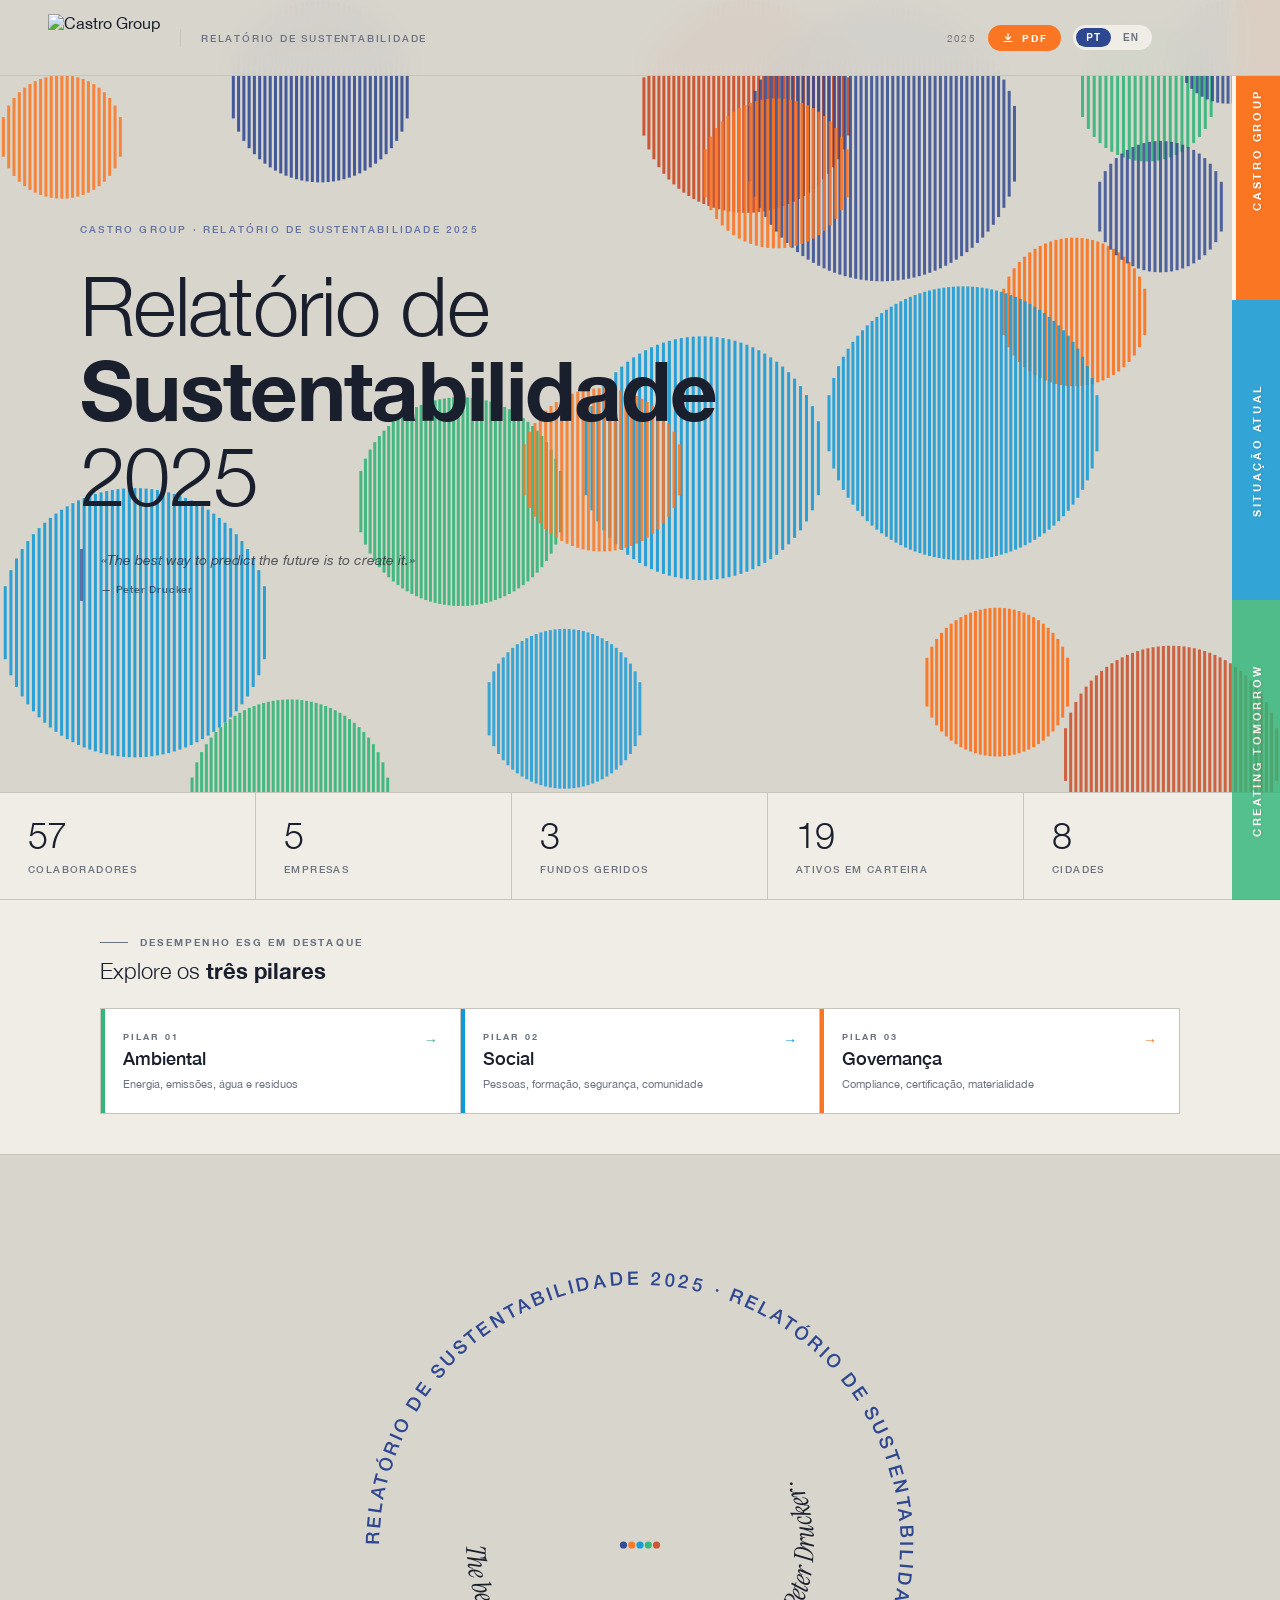
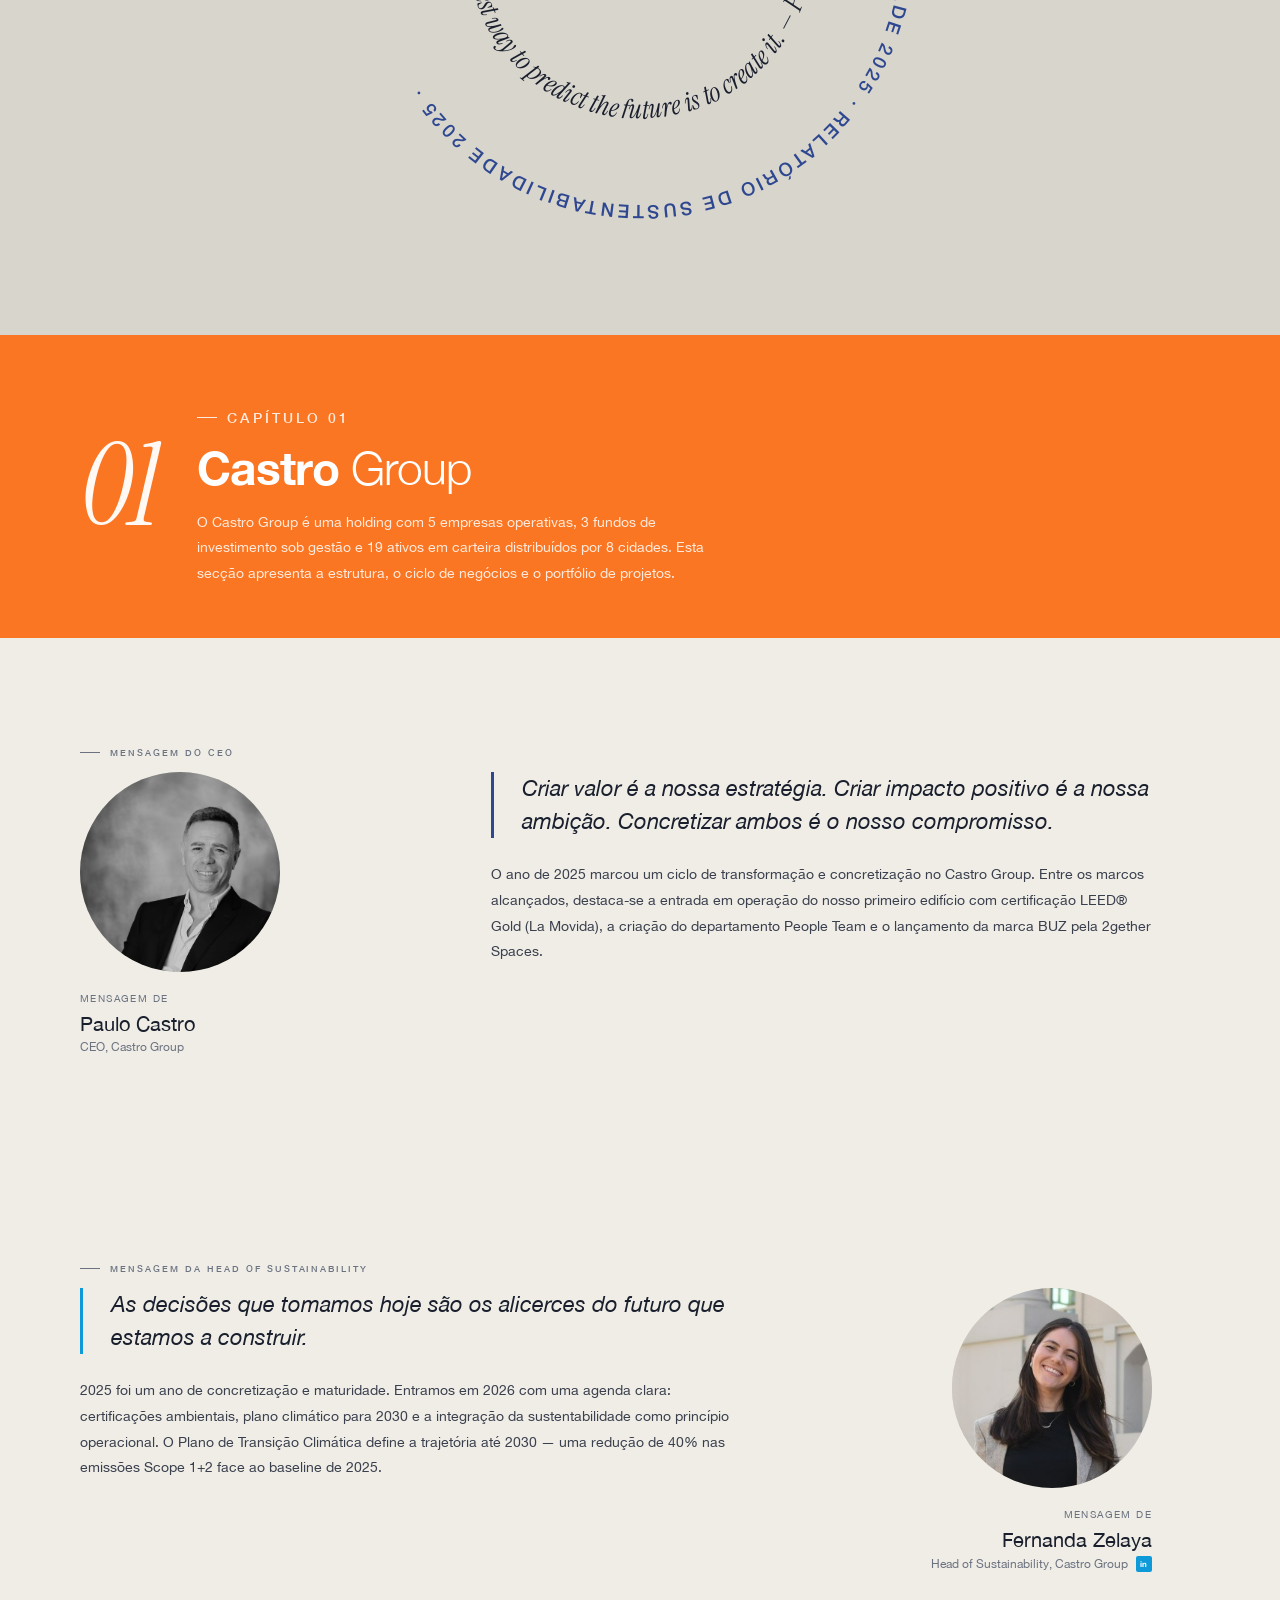
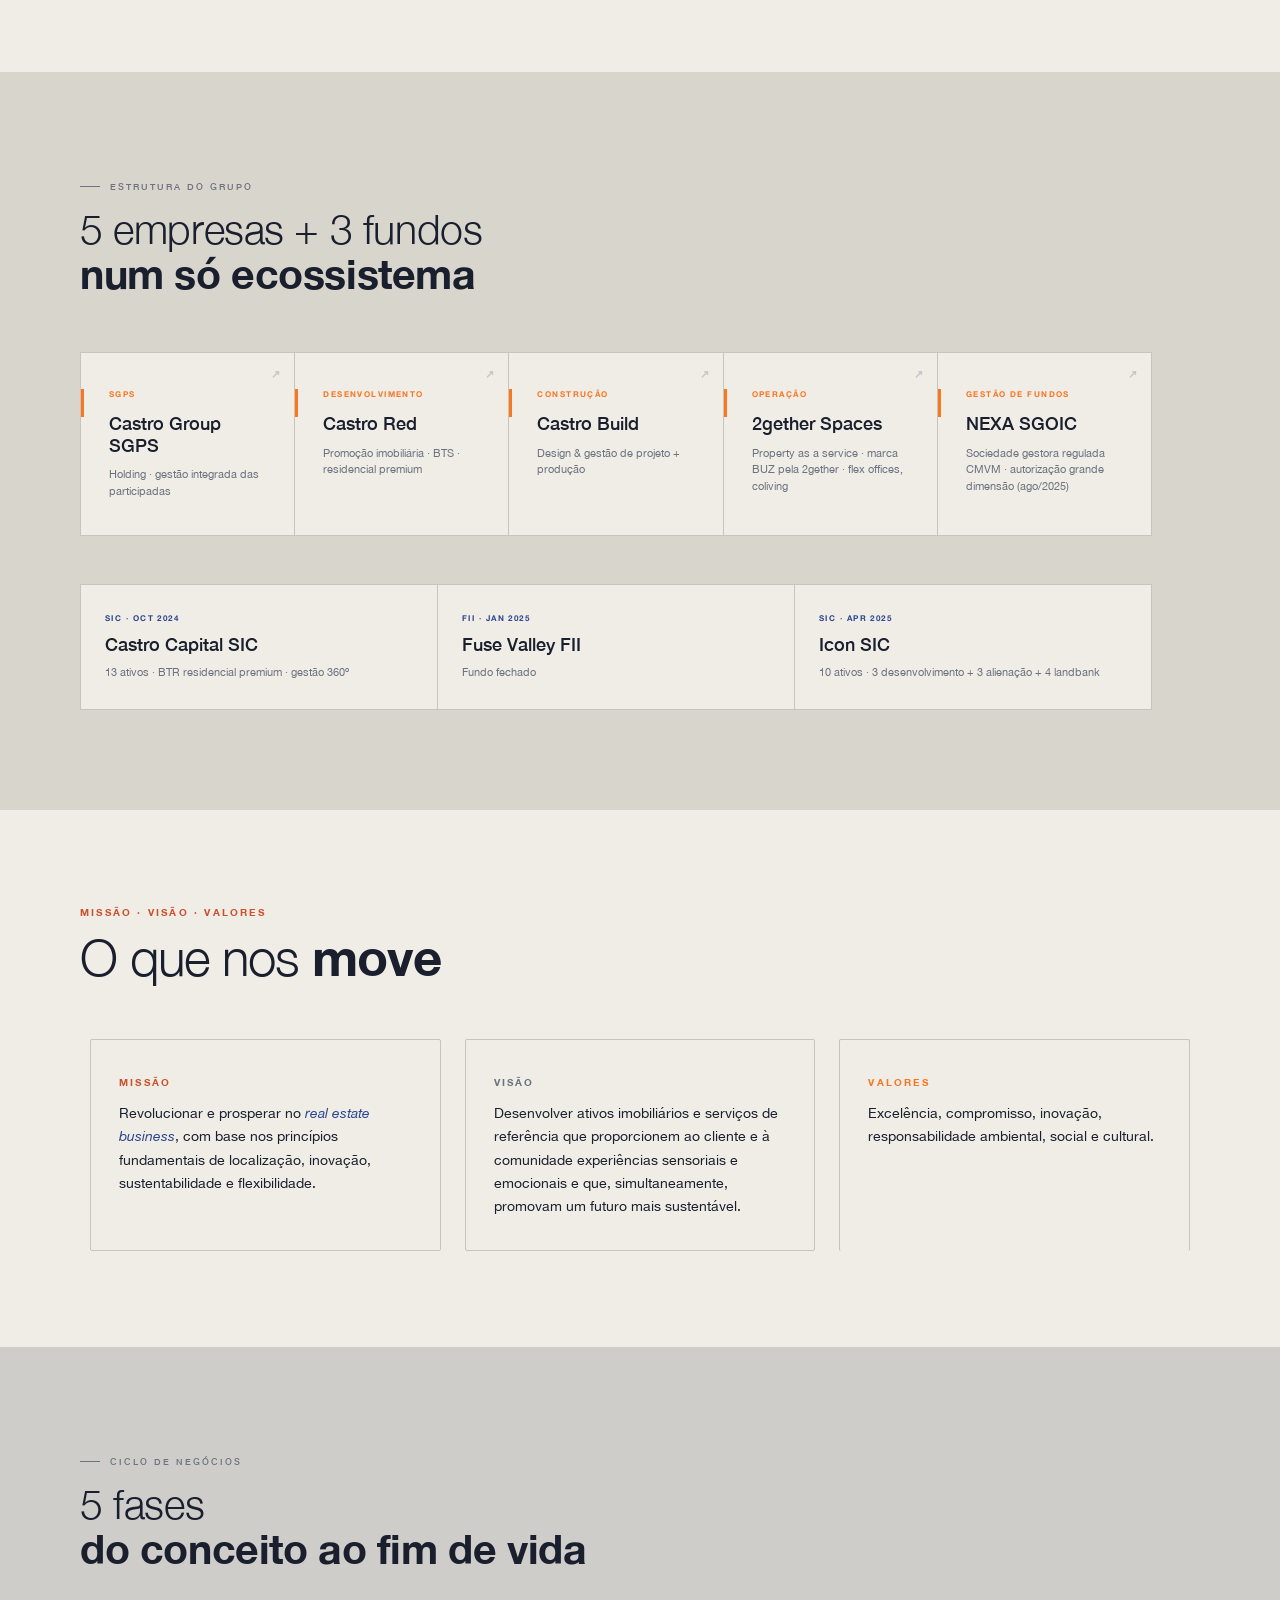
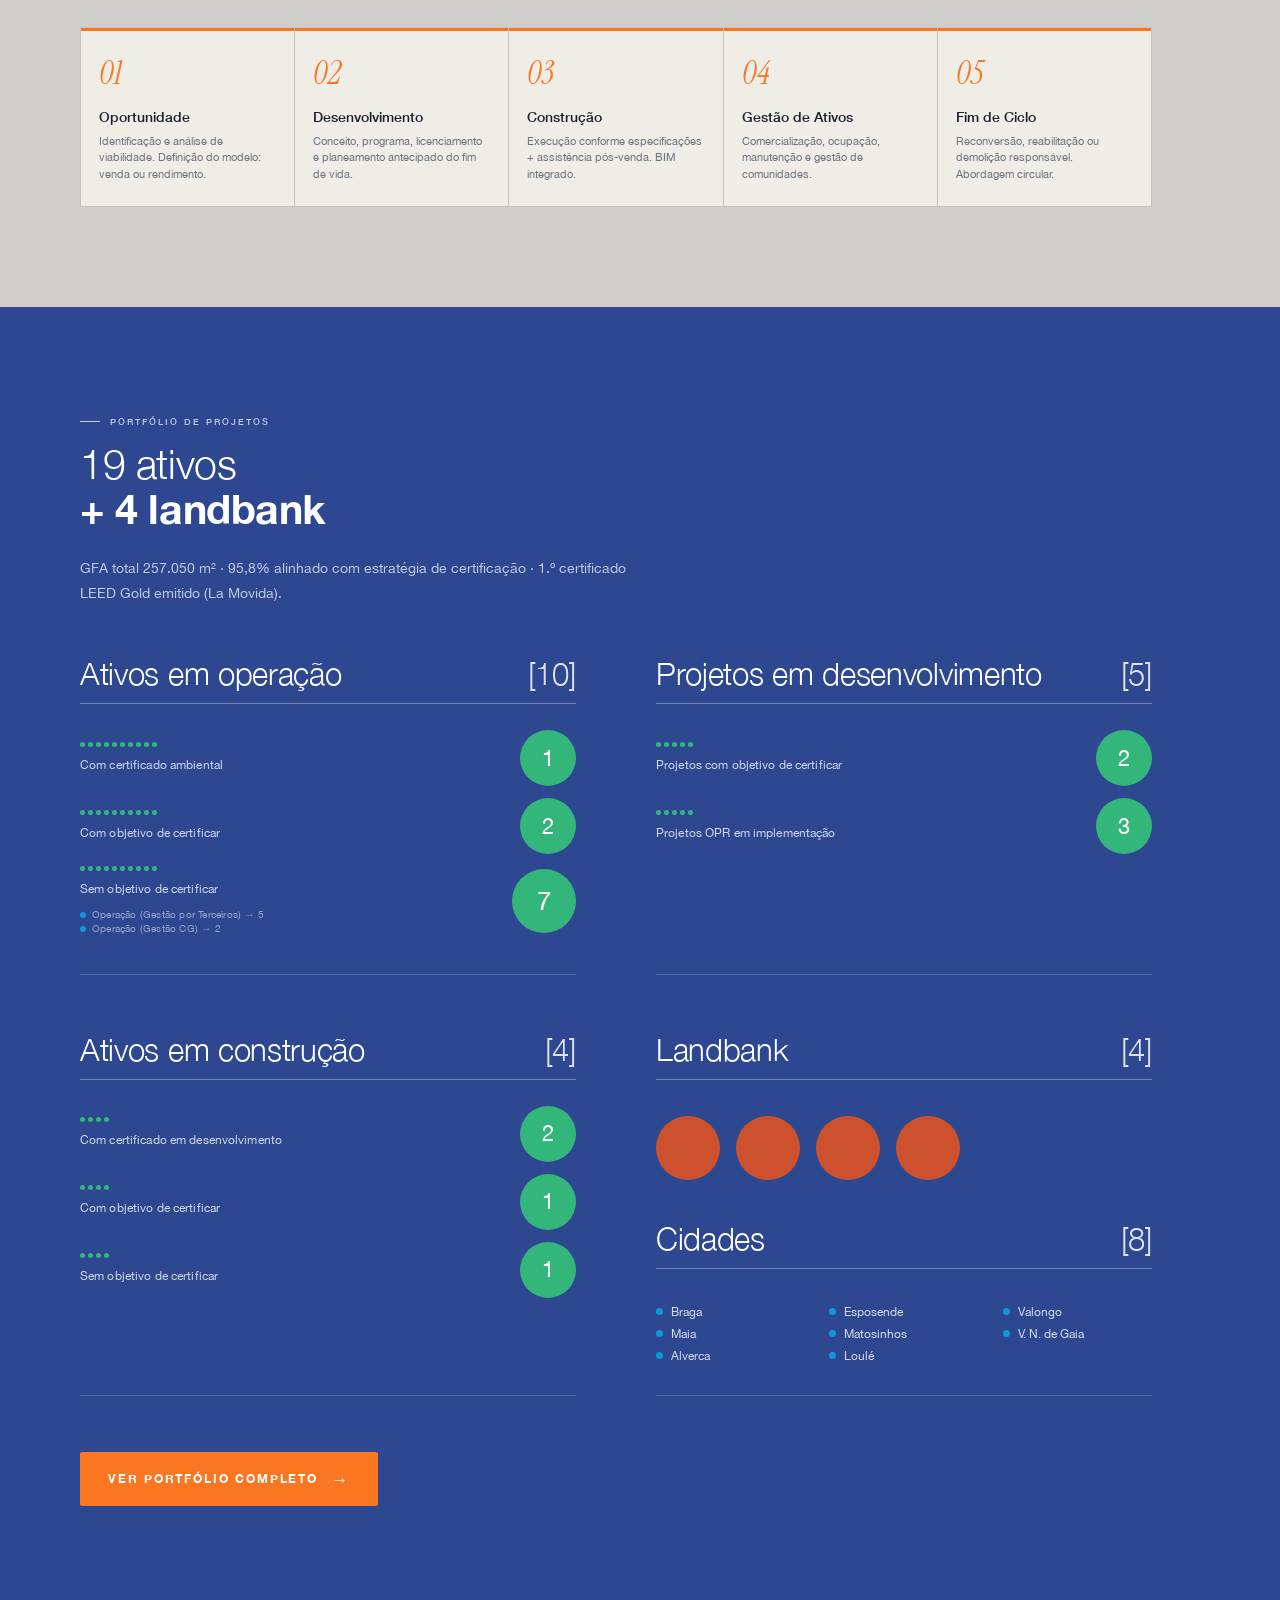
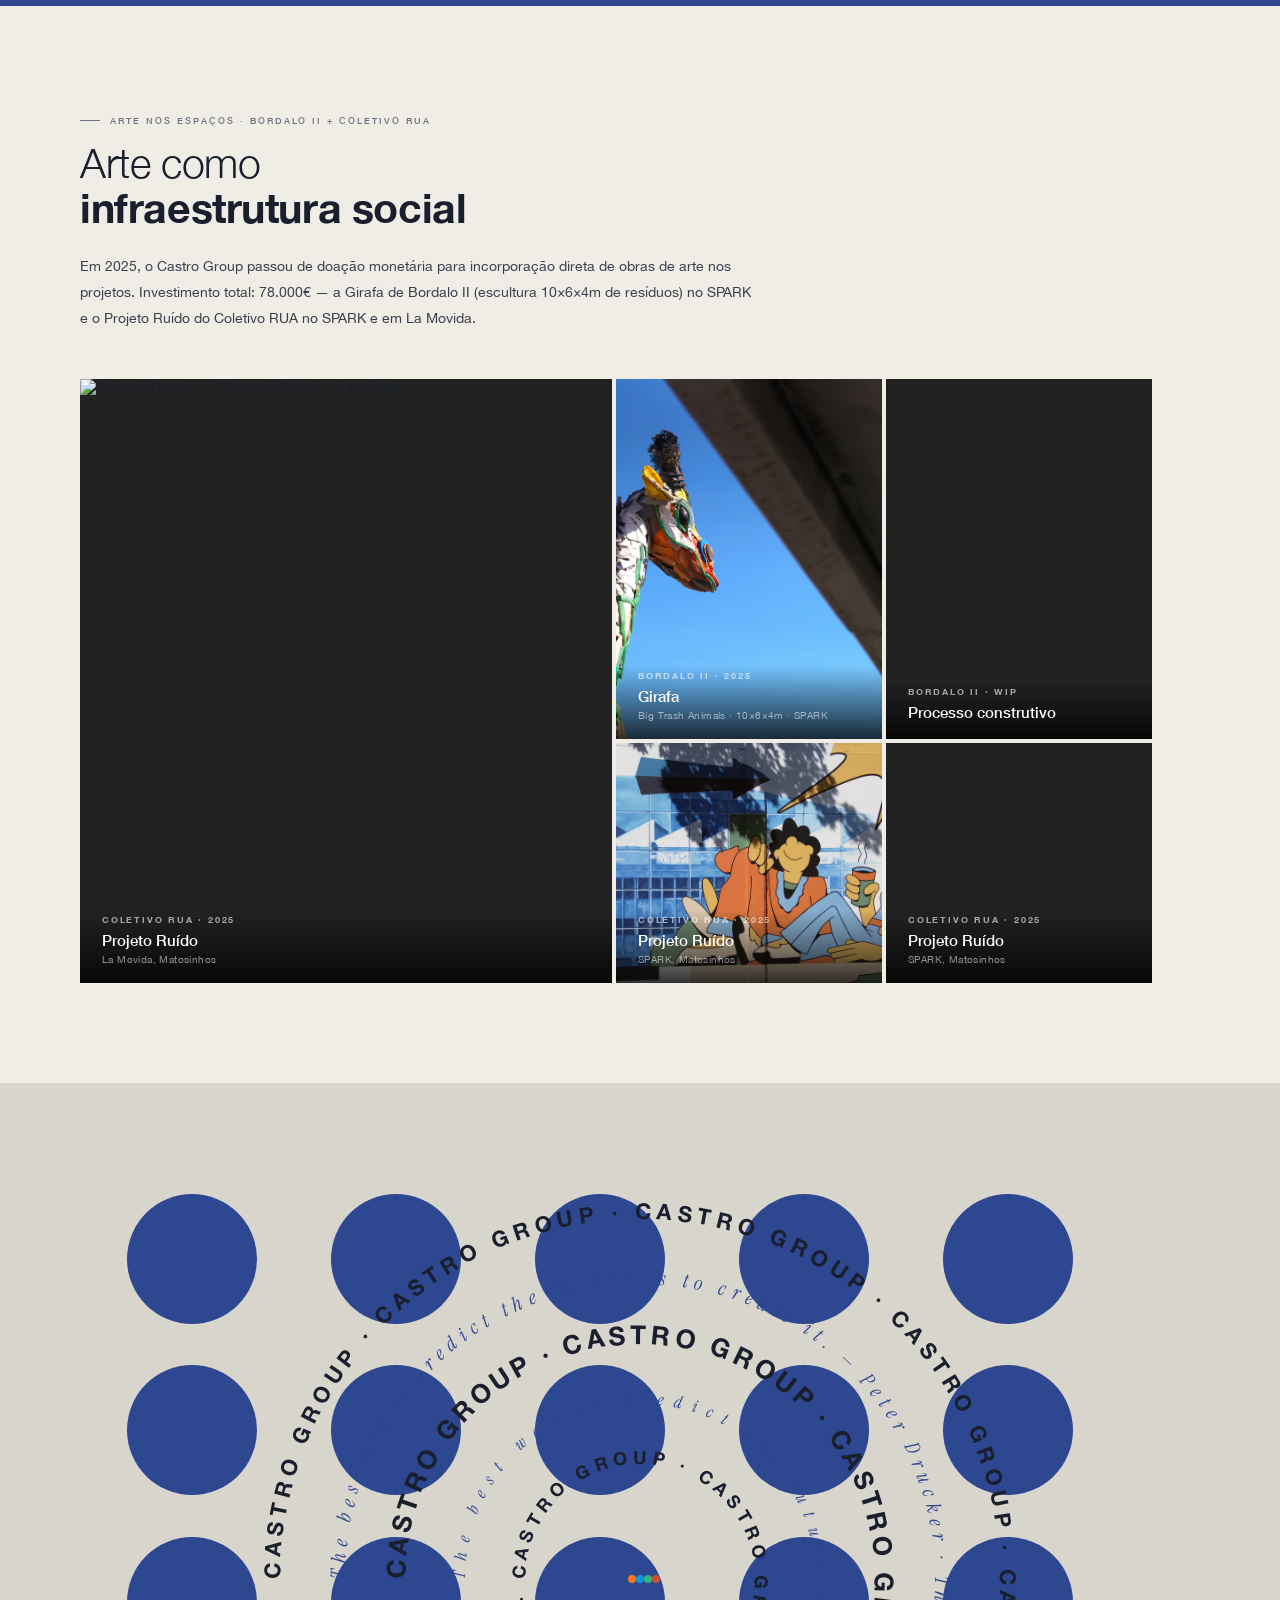
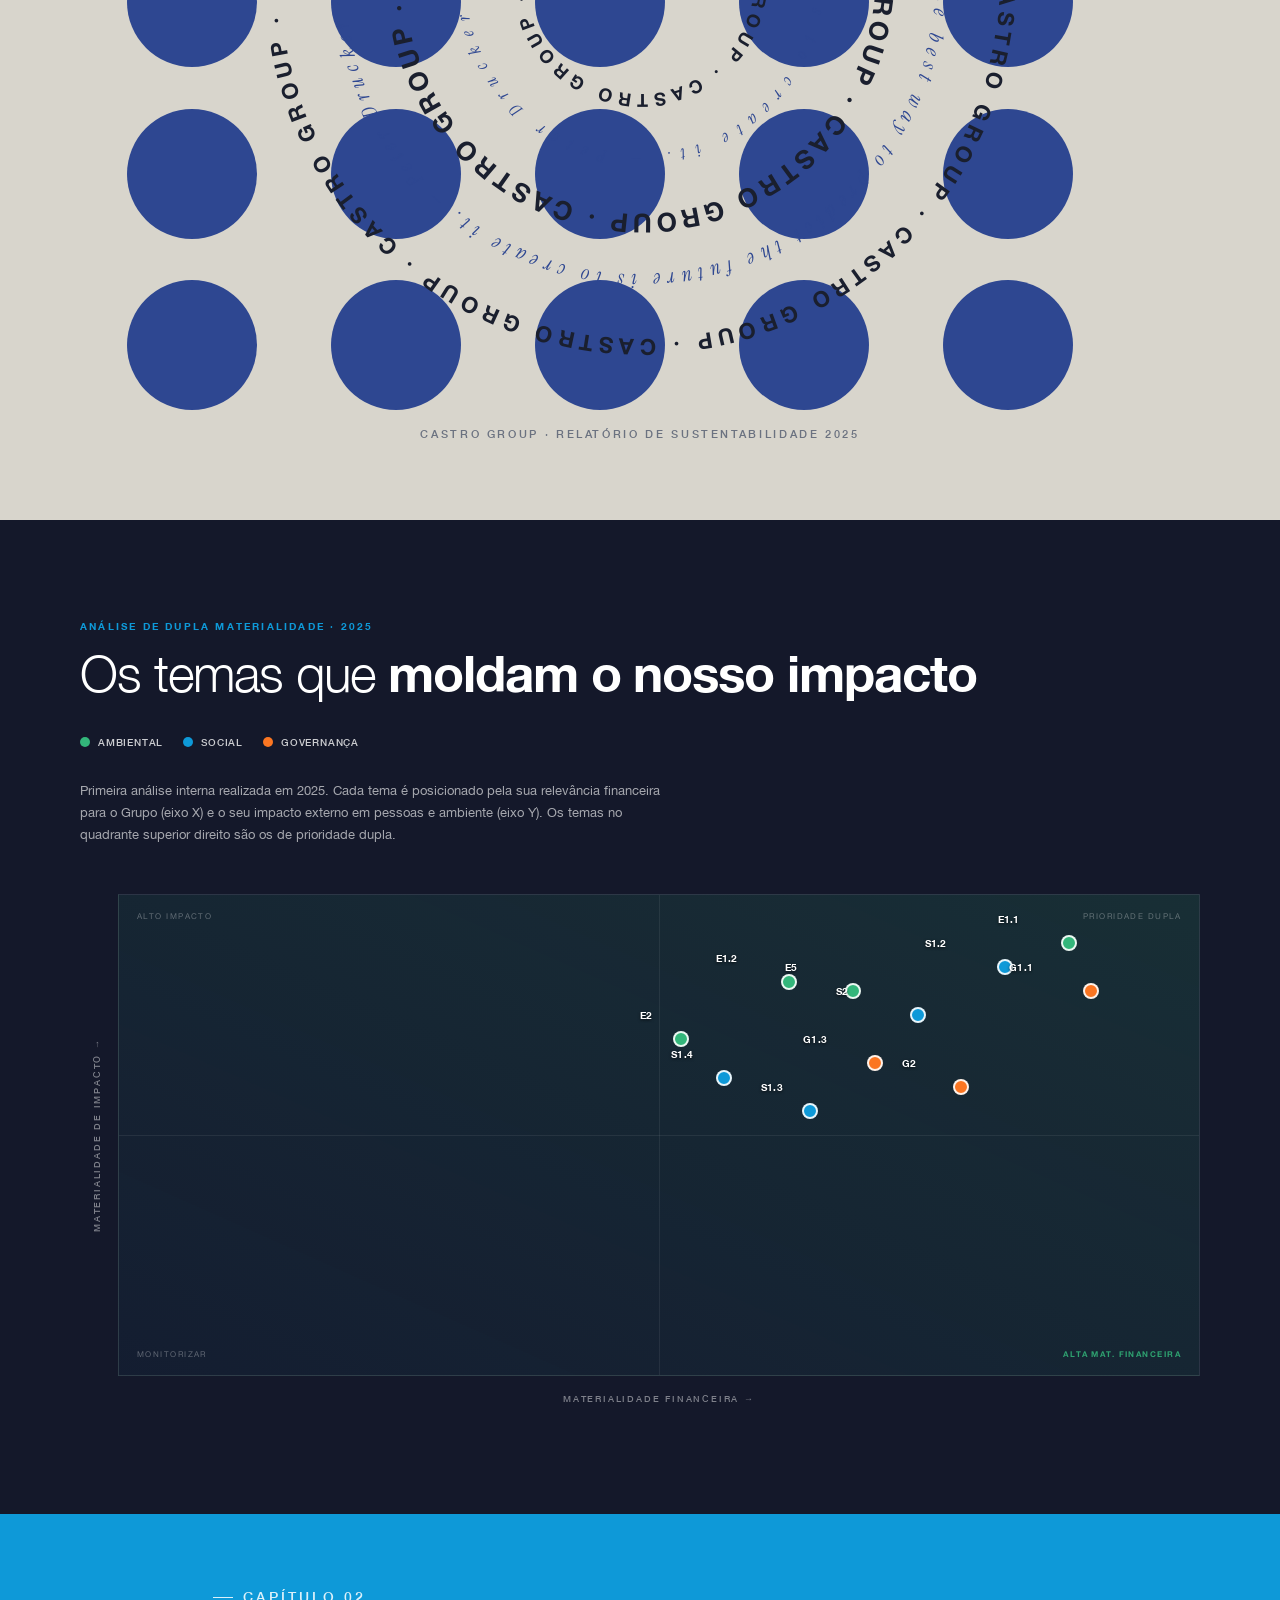
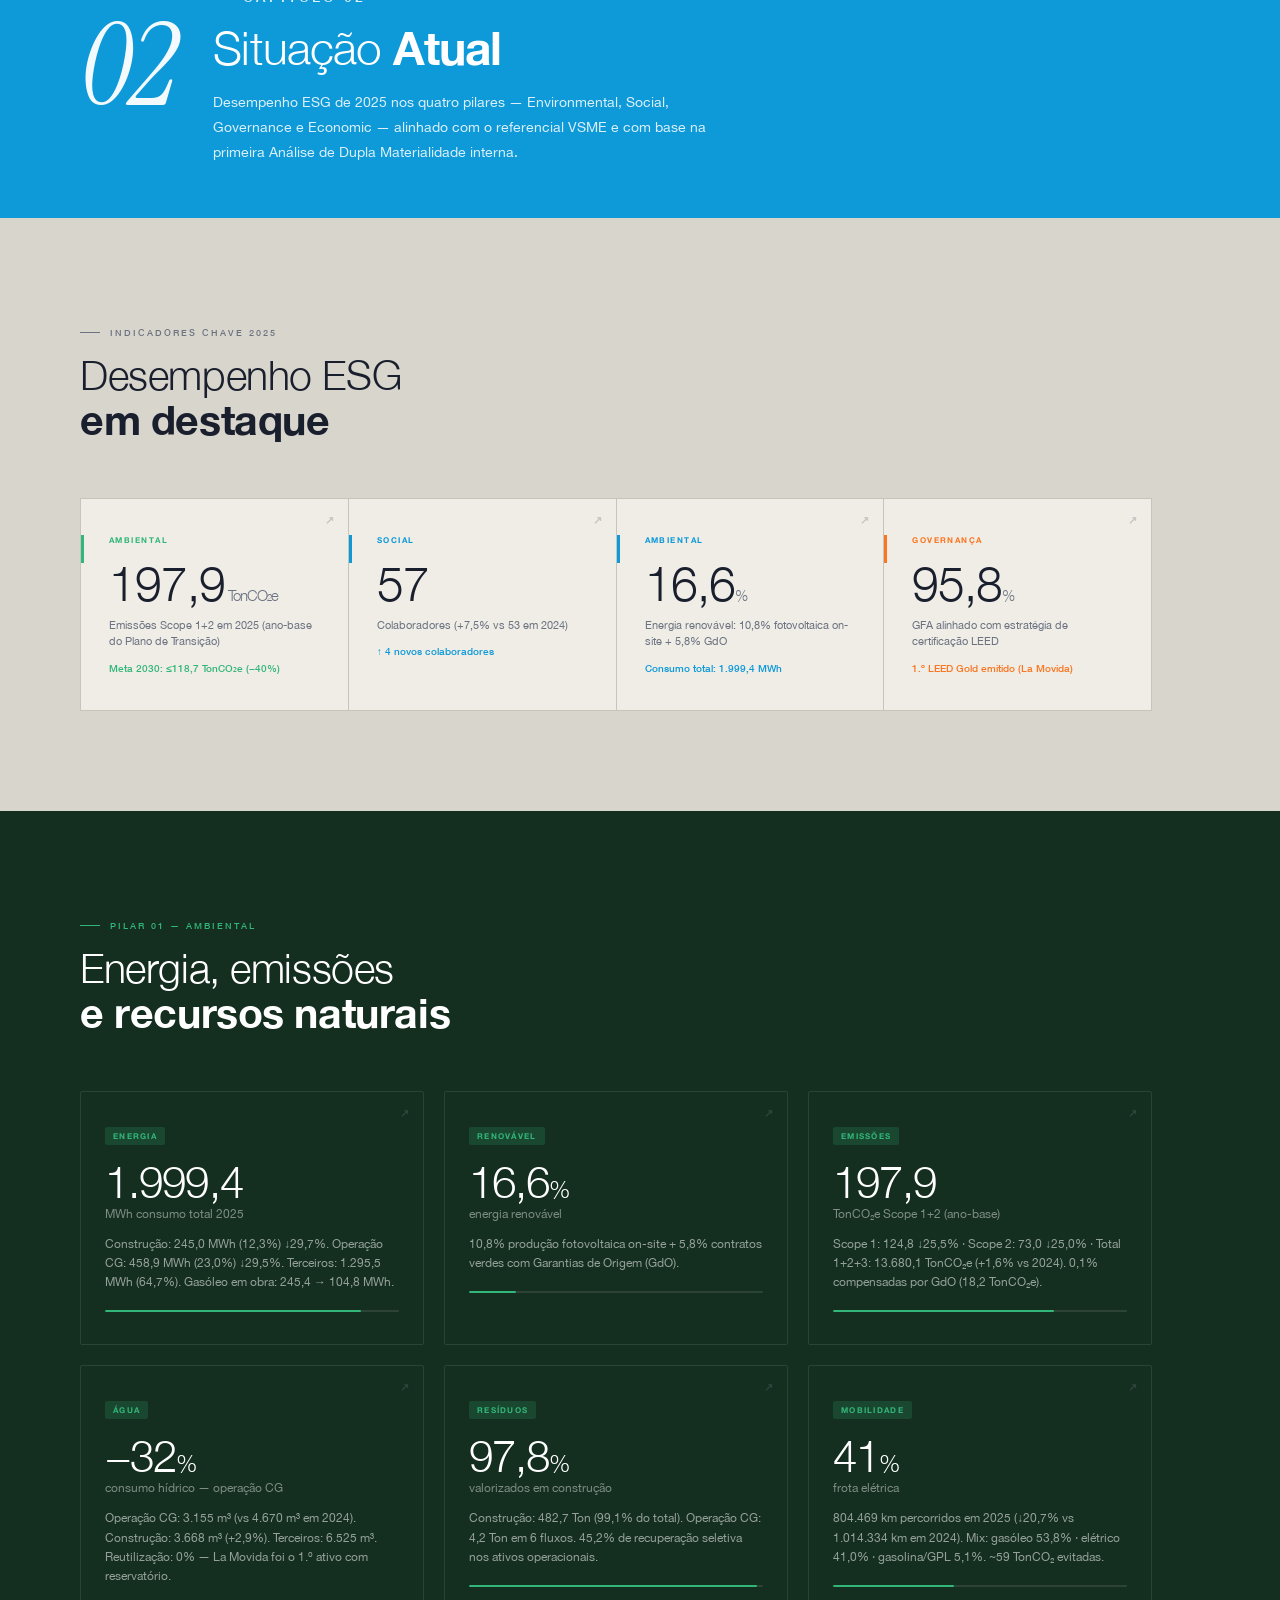
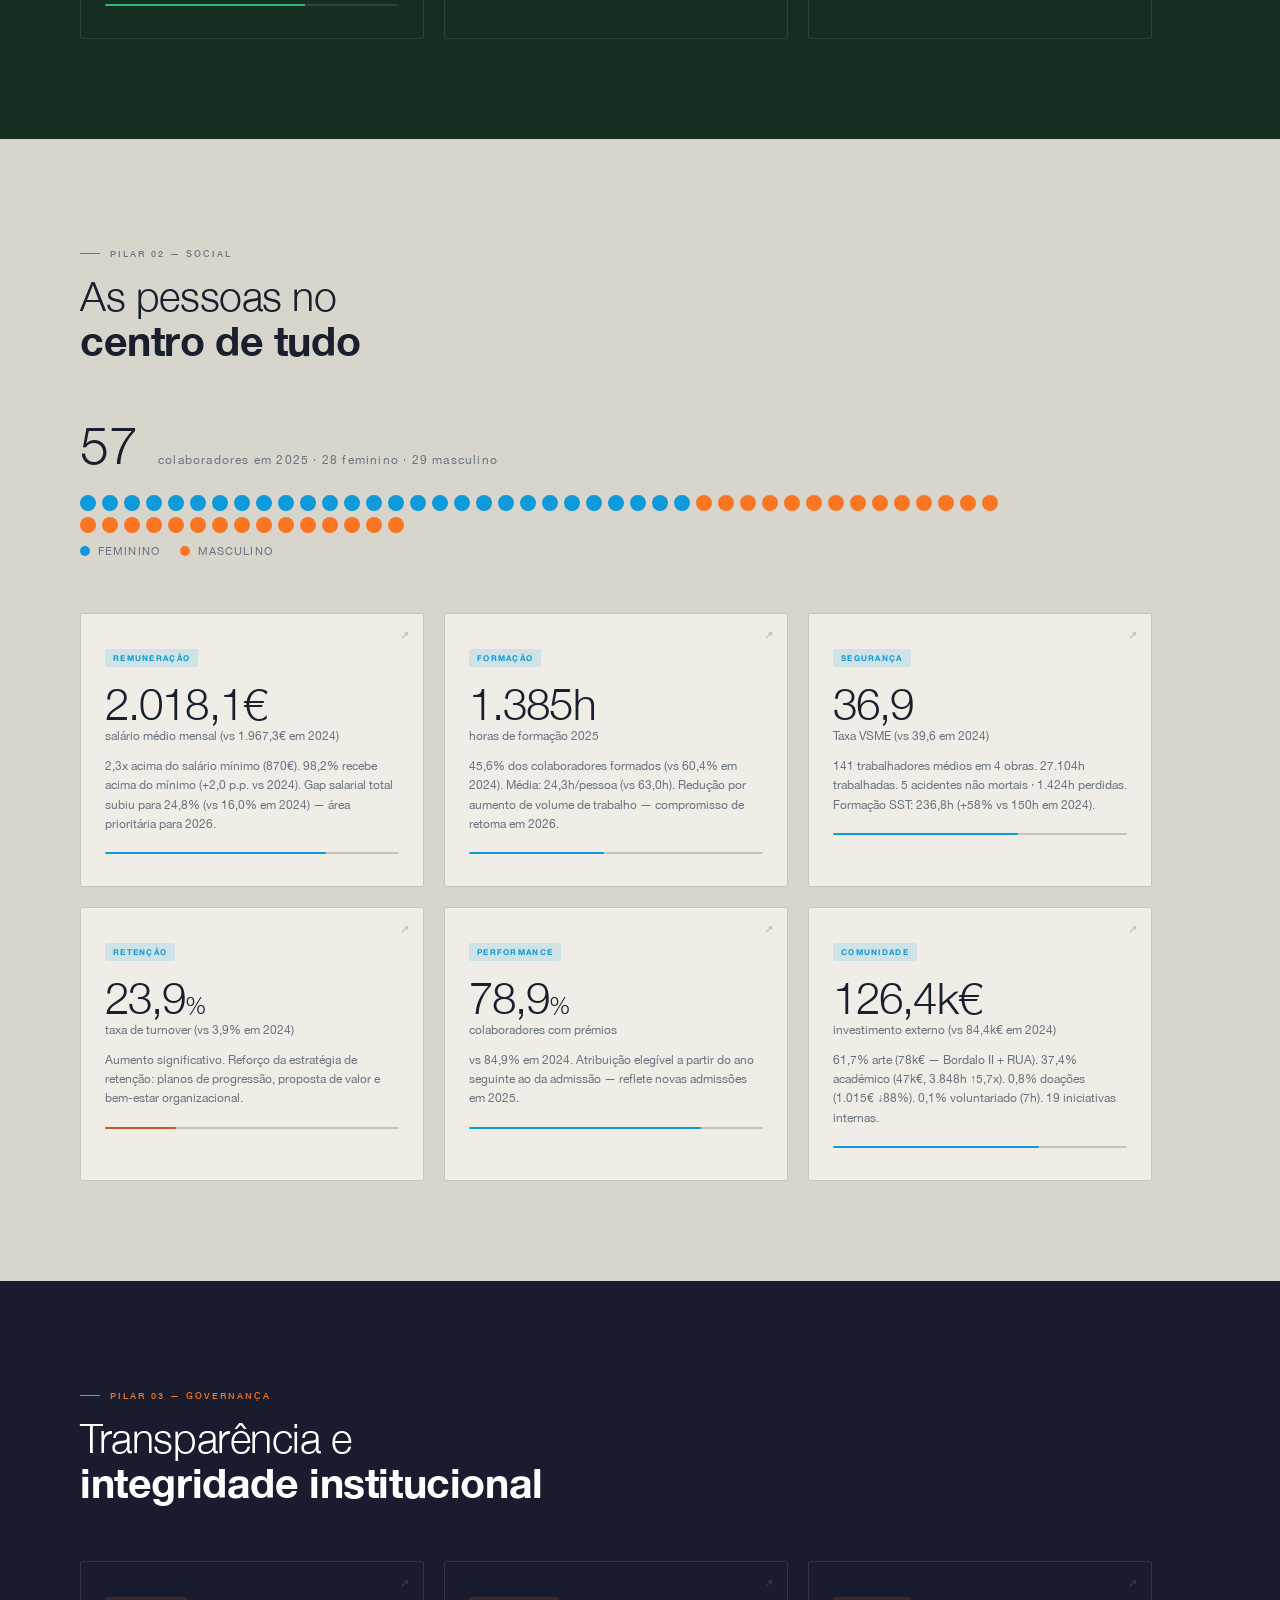
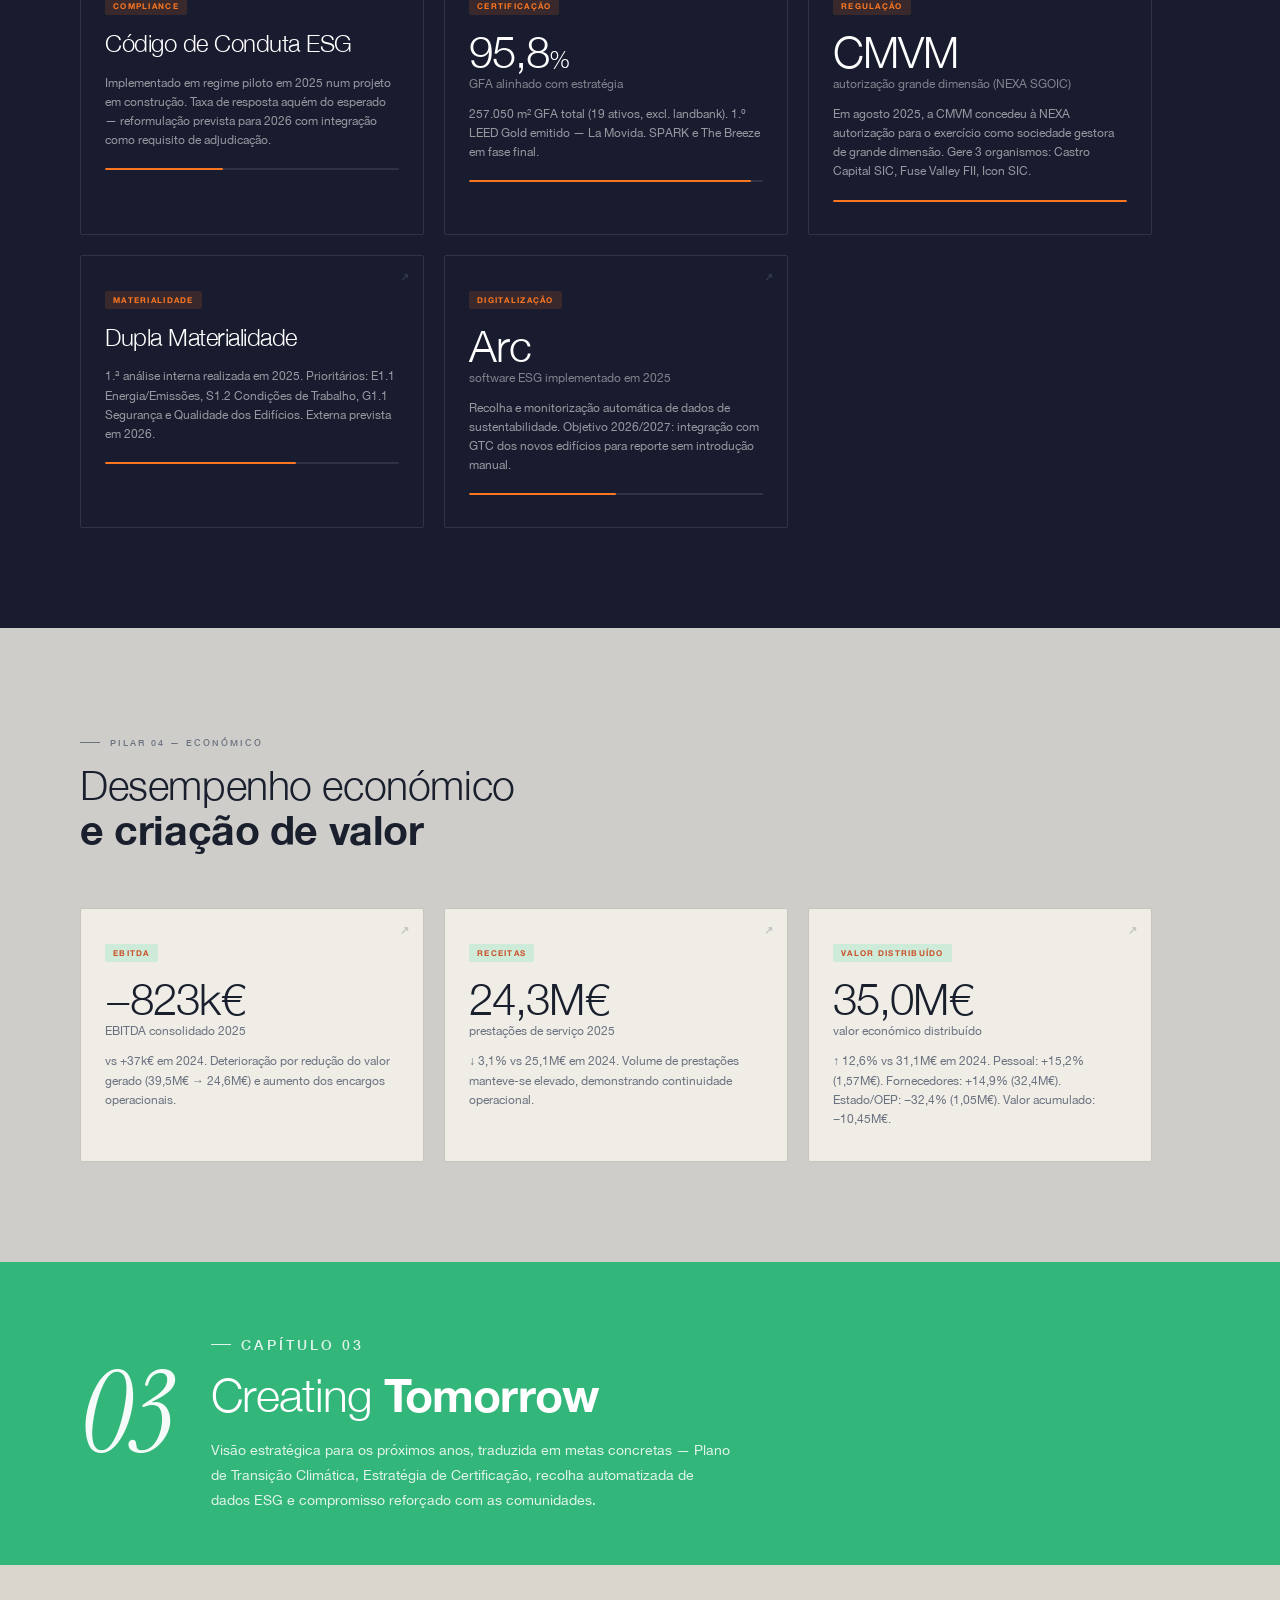
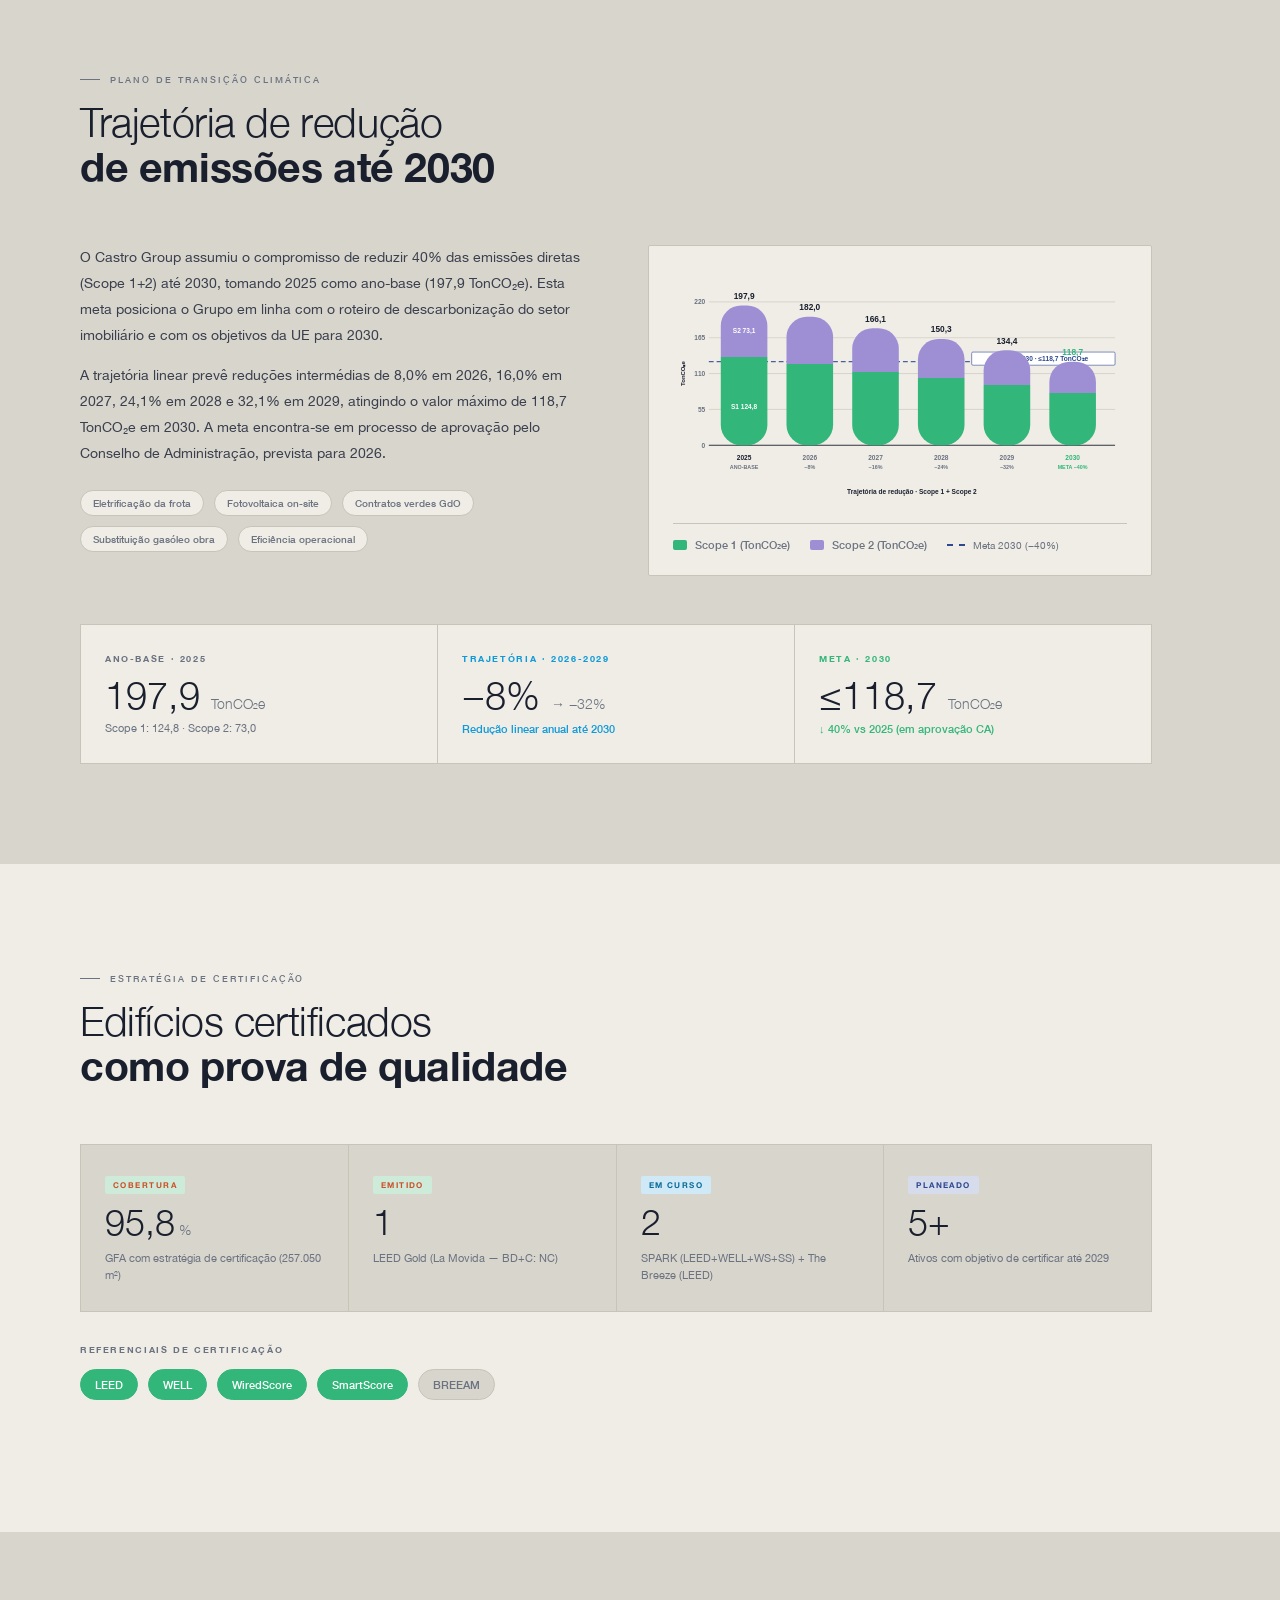
==== commit c28eae6e: "v2: back-to-top button + unfreeze rotating SVGs + minimal chapter bands on phone Back-to-top: small " ====
--- a/index-v2.html
+++ b/index-v2.html
@@ -225,6 +225,85 @@
   margin-top: 10px;
 }
 
+/* ── ESG SHORTCUT STRIP (jumps to each pillar from the top) ────────────── */
+.esg-shortcut {
+  background: var(--cg-bone);
+  padding: 0;
+  border-bottom: 1px solid var(--cg-border);
+}
+.esg-shortcut-inner {
+  max-width: 1240px; margin: 0 auto;
+  padding: 36px 80px 40px;
+}
+.esg-shortcut-eyebrow {
+  font-size: 10px; font-weight: 700;
+  letter-spacing: 0.22em; text-transform: uppercase;
+  color: var(--cg-mid);
+  margin-bottom: 10px;
+  display: flex; align-items: center; gap: 12px;
+}
+.esg-shortcut-eyebrow::before { content:''; width: 28px; height: 1px; background: var(--cg-mid); }
+.esg-shortcut-title {
+  font-size: 22px; font-weight: 300; line-height: 1.25;
+  color: var(--cg-ink);
+  margin-bottom: 22px;
+}
+.esg-shortcut-title strong { font-weight: 700; }
+.esg-shortcut-grid {
+  display: grid;
+  grid-template-columns: repeat(3, 1fr);
+  gap: 1px;
+  background: var(--cg-border);
+  border: 1px solid var(--cg-border);
+}
+.esg-shortcut-tile {
+  display: flex; flex-direction: column; gap: 6px;
+  background: #fff;
+  padding: 22px 22px 20px;
+  text-decoration: none;
+  color: var(--cg-ink);
+  position: relative;
+  transition: background 0.2s ease, transform 0.2s ease;
+}
+.esg-shortcut-tile:hover { background: #fafaf6; }
+.esg-shortcut-tile::before {
+  content: ''; position: absolute; left: 0; top: 0; bottom: 0;
+  width: 4px; background: var(--accent, var(--cg-mid));
+}
+.esg-shortcut-tile.amb { --accent: var(--cg-green); }
+.esg-shortcut-tile.soc { --accent: var(--cg-esg-social); }
+.esg-shortcut-tile.gov { --accent: var(--cg-esg-governance); }
+.esg-shortcut-pilar {
+  font-size: 9px; font-weight: 700;
+  letter-spacing: 0.22em; text-transform: uppercase;
+  color: var(--cg-mid);
+}
+.esg-shortcut-name {
+  font-size: 18px; font-weight: 600; color: var(--cg-ink);
+  line-height: 1.15;
+}
+.esg-shortcut-desc {
+  font-size: 11px; line-height: 1.5; color: var(--cg-mid);
+  margin-top: 2px;
+}
+.esg-shortcut-arrow {
+  position: absolute; top: 22px; right: 22px;
+  font-size: 14px; color: var(--accent, var(--cg-mid));
+  transition: transform 0.2s ease;
+  font-weight: 700;
+}
+.esg-shortcut-tile:hover .esg-shortcut-arrow { transform: translate(3px, -3px); }
+@media (max-width: 1024px) {
+  .esg-shortcut-inner { padding: 28px 32px 32px; padding-right: 80px; }
+}
+@media (max-width: 640px) {
+  .esg-shortcut-inner { padding: 24px 20px 28px; padding-right: 20px; }
+  .esg-shortcut-title { font-size: 18px; margin-bottom: 18px; }
+  .esg-shortcut-grid { grid-template-columns: 1fr; }
+  .esg-shortcut-name { font-size: 16px; }
+  .esg-shortcut-tile { padding: 18px 22px 16px; }
+}
+
 /* ── SECTION COMMONS ───────────────────────────────────────────────────── */
 .section {
   padding: 100px 80px;
@@ -561,11 +640,37 @@
 .cursor-orb.tap { width: 12px; height: 12px; background: var(--cg-orange); }
 @media (hover: none), (pointer: coarse) { .cursor-orb { display: none; } }
 @media (prefers-reduced-motion: reduce) {
-  .cursor-orb, #hero #kaleidoscope, .hero-eyebrow, .hero-quote, .hero-stats, .hero-title .hw {
-    transition: none !important; transform: none !important;
-    opacity: 1 !important; filter: none !important;
-  }
+  /* Disable the follow-cursor only — brand motion stays on (María's call) */
+  .cursor-orb { display: none; }
   html, body, a, button { cursor: auto !important; }
+}
+
+/* ── BACK-TO-TOP BUTTON (always available after scrolling) ─────────────── */
+.back-to-top {
+  position: fixed; right: 24px; bottom: 24px;
+  z-index: 300;
+  width: 44px; height: 44px;
+  border-radius: 50%;
+  background: var(--cg-ink); color: #fff;
+  border: 1px solid rgba(255,255,255,0.08);
+  cursor: pointer;
+  display: flex; align-items: center; justify-content: center;
+  font-size: 18px; font-weight: 700; line-height: 1;
+  opacity: 0; transform: translateY(16px);
+  pointer-events: none;
+  transition: opacity 0.25s ease, transform 0.25s ease, background 0.2s ease;
+  box-shadow: 0 6px 20px rgba(0,0,0,0.22);
+}
+.back-to-top.visible {
+  opacity: 0.92; transform: translateY(0);
+  pointer-events: auto;
+}
+.back-to-top:hover { opacity: 1; background: var(--cg-navy); }
+.back-to-top:focus-visible {
+  outline: 2px solid var(--cg-orange); outline-offset: 3px;
+}
+@media (max-width: 640px) {
+  .back-to-top { right: 14px; bottom: 14px; width: 40px; height: 40px; font-size: 16px; }
 }
 
 /* ── DATA MODAL (click any KPI/metric card to dive in) ─────────────────── */
@@ -943,9 +1048,7 @@
 .names-orbit-center {
   fill: #fff;
 }
-@media (prefers-reduced-motion: reduce) {
-  .names-ring-outer, .names-ring-middle, .names-ring-inner { animation: none; }
-}
+/* (Brand-rotation animations kept on under reduced-motion — María's call) */
 @media (max-width: 640px) {
   .names-orbit { padding: 72px 20px 64px; }
   .names-text-outer, .names-text-middle { font-size: 12px; }
@@ -1130,11 +1233,7 @@
   color: var(--cg-mid);
   text-align: center;
 }
-@media (prefers-reduced-motion: reduce) {
-  .pausa-sphere,
-  .ring-cg-outer, .ring-cg-middle, .ring-cg-inner,
-  .ring-dr-outer, .ring-dr-inner { animation: none; }
-}
+/* (Pausa-stage rotations and sphere color cycle kept on under reduced-motion) */
 @media (max-width: 1024px) {
   .pausa-grid { padding: clamp(24px, 5vw, 80px); inset: 0 60px 0 0; }
   .ring-text-cg { font-size: 17px; letter-spacing: 0.26em; }
@@ -1193,9 +1292,7 @@
 .orbit-center-mark { opacity: 0.95; }
 @keyframes orbit-spin     { from { transform: rotate(0deg); }   to { transform: rotate(360deg); } }
 @keyframes orbit-spin-rev { from { transform: rotate(0deg); }   to { transform: rotate(-360deg); } }
-@media (prefers-reduced-motion: reduce) {
-  .orbit-outer-g, .orbit-inner-g { animation: none; }
-}
+/* (Drucker quote-orbit rotation kept on under reduced-motion) */
 
 /* ── ISOTYPE PEOPLE DOTS (social pillar) ───────────────────────────────── */
 .dot-people {
@@ -1305,12 +1402,34 @@
   .section { padding: 56px 20px; padding-right: 20px; }
   .hero-content { padding: 128px 20px 32px; } /* +32 to account for top rail */
   .hero-title { font-size: 36px !important; }
-  .hero-stats { grid-template-columns: 1fr; }
-  .hero-stat { border-right: none; border-bottom: 1px solid var(--cg-border); }
+  /* Minimalist transparent stats strip on mobile */
+  .hero-stats {
+    grid-template-columns: 1fr;
+    background: transparent;
+    border-top: 1px solid var(--cg-border-soft);
+    border-bottom: 1px solid var(--cg-border-soft);
+  }
+  .hero-stat {
+    padding: 12px 20px;
+    border-right: none;
+    border-bottom: 1px solid var(--cg-border-soft);
+    display: flex; align-items: baseline; gap: 14px;
+    background: transparent;
+  }
   .hero-stat:last-child { border-bottom: none; }
+  .hero-stat-val { font-size: 22px; flex-shrink: 0; min-width: 48px; }
+  .hero-stat-label { font-size: 9px; margin-top: 0; letter-spacing: 0.16em; }
   .hero-flag a { padding: 20px 24px; }
   .kpi-row, .metrics-grid { grid-template-columns: 1fr; }
-  .chapter-band { padding: 48px 20px; padding-right: 20px; }
+  .chapter-band {
+    padding: 32px 20px; padding-right: 20px;
+    grid-template-columns: 1fr;
+    gap: 8px;
+  }
+  .chapter-band .num { font-size: 44px; line-height: 0.9; opacity: 0.85; }
+  .chapter-band h2 { font-size: 22px; line-height: 1.1; letter-spacing: -0.01em; }
+  .chapter-band p { font-size: 12px; line-height: 1.65; margin-top: 10px; }
+  .chapter-band .eyebrow { font-size: 9px !important; }
   footer { padding-right: 20px; }
 
   /* CEO + HOS grids stack on mobile */
@@ -1442,6 +1561,34 @@
         <div class="hero-stat-val"><span class="cnt" data-n="8">0</span></div>
         <div class="hero-stat-label" data-pt="Cidades" data-en="Cities">Cidades</div>
       </div>
+    </div>
+  </div>
+</section>
+
+<!-- ── ESG SHORTCUT STRIP — quick jump to each pillar ─────────────────── -->
+<section class="esg-shortcut" aria-label="ESG quick navigation">
+  <div class="esg-shortcut-inner">
+    <p class="esg-shortcut-eyebrow" data-pt="Desempenho ESG em destaque" data-en="ESG Performance Highlights">Desempenho ESG em destaque</p>
+    <h2 class="esg-shortcut-title" data-pt="Explore os <strong>três pilares</strong>" data-en="Explore the <strong>three pillars</strong>">Explore os <strong>três pilares</strong></h2>
+    <div class="esg-shortcut-grid">
+      <a href="#pilar-ambiental" class="esg-shortcut-tile amb">
+        <span class="esg-shortcut-pilar" data-pt="Pilar 01" data-en="Pillar 01">Pilar 01</span>
+        <span class="esg-shortcut-name" data-pt="Ambiental" data-en="Environmental">Ambiental</span>
+        <span class="esg-shortcut-desc" data-pt="Energia, emissões, água e resíduos" data-en="Energy, emissions, water and waste">Energia, emissões, água e resíduos</span>
+        <span class="esg-shortcut-arrow">→</span>
+      </a>
+      <a href="#pilar-social" class="esg-shortcut-tile soc">
+        <span class="esg-shortcut-pilar" data-pt="Pilar 02" data-en="Pillar 02">Pilar 02</span>
+        <span class="esg-shortcut-name" data-pt="Social" data-en="Social">Social</span>
+        <span class="esg-shortcut-desc" data-pt="Pessoas, formação, segurança, comunidade" data-en="People, training, safety, community">Pessoas, formação, segurança, comunidade</span>
+        <span class="esg-shortcut-arrow">→</span>
+      </a>
+      <a href="#pilar-governanca" class="esg-shortcut-tile gov">
+        <span class="esg-shortcut-pilar" data-pt="Pilar 03" data-en="Pillar 03">Pilar 03</span>
+        <span class="esg-shortcut-name" data-pt="Governança" data-en="Governance">Governança</span>
+        <span class="esg-shortcut-desc" data-pt="Compliance, certificação, materialidade" data-en="Compliance, certification, materiality">Compliance, certificação, materialidade</span>
+        <span class="esg-shortcut-arrow">→</span>
+      </a>
     </div>
   </div>
 </section>
@@ -2035,7 +2182,7 @@
 </section>
 
 <!-- ENVIRONMENTAL -->
-<section class="section" style="background:#142e1f;color:#fff;">
+<section class="section" id="pilar-ambiental" style="background:#142e1f;color:#fff;">
   <div class="section-inner">
     <p class="eyebrow fade-up" style="color:var(--cg-green);" data-pt="Pilar 01 — Ambiental" data-en="Pillar 01 — Environmental">Pilar 01 — Ambiental</p>
     <h2 class="heading fade-up" style="color:#fff;" data-pt="Energia, emissões<br><strong>e recursos naturais</strong>" data-en="Energy, emissions<br><strong>and natural resources</strong>">Energia, emissões<br><strong>e recursos naturais</strong></h2>
@@ -2087,7 +2234,7 @@
 </section>
 
 <!-- SOCIAL -->
-<section class="section">
+<section class="section" id="pilar-social">
   <div class="section-inner">
     <p class="eyebrow fade-up" data-pt="Pilar 02 — Social" data-en="Pillar 02 — Social">Pilar 02 — Social</p>
     <h2 class="heading fade-up" data-pt="As pessoas no<br><strong>centro de tudo</strong>" data-en="People at the<br><strong>heart of it all</strong>">As pessoas no<br><strong>centro de tudo</strong></h2>
@@ -2153,7 +2300,7 @@
 </section>
 
 <!-- GOVERNANCE -->
-<section class="section" style="background:#181c2e;color:#fff;">
+<section class="section" id="pilar-governanca" style="background:#181c2e;color:#fff;">
   <div class="section-inner">
     <p class="eyebrow fade-up" style="color:var(--cg-esg-governance);" data-pt="Pilar 03 — Governança" data-en="Pillar 03 — Governance">Pilar 03 — Governança</p>
     <h2 class="heading fade-up" style="color:#fff;" data-pt="Transparência e<br><strong>integridade institucional</strong>" data-en="Transparency and<br><strong>institutional integrity</strong>">Transparência e<br><strong>integridade institucional</strong></h2>
@@ -2518,6 +2665,9 @@
   </div>
 </div>
 
+<!-- ── BACK TO TOP ── -->
+<button class="back-to-top" type="button" aria-label="Voltar ao topo" onclick="scrollToTopSmooth()">↑</button>
+
 <!-- ── CURSOR ORB ── -->
 <div class="cursor-orb" aria-hidden="true"></div>
 
@@ -2563,12 +2713,15 @@
     [51, 182, 122],  // green
     [204, 81, 44]    // rust
   ];
-  const reduced = matchMedia('(prefers-reduced-motion: reduce)').matches;
-  const count = W < 600 ? 8 : W < 900 ? 12 : 16;
+  // Brand canvas always animates — María explicitly wants motion on phone too.
+  // (iOS Low Power Mode would otherwise freeze it via prefers-reduced-motion.)
+  const reduced = false;
+  const count = W < 600 ? 10 : W < 900 ? 14 : 18;
 
   const discs = [];
   for (let i = 0; i < count; i++) {
-    const radius = 44 + Math.random() * 96;
+    // Smaller discs on phones — full-size 140px reads as a colored slab on a 360px screen
+    const radius = W < 600 ? (18 + Math.random() * 42) : (44 + Math.random() * 96);
     const c = palette[Math.floor(Math.random() * palette.length)];
     const alpha = 0.78 + Math.random() * 0.18;            // stronger lines
     const stripeWidth = 3;                                // thicker stripes
@@ -2682,6 +2835,21 @@
   });
 }, { threshold: 0.08 });
 document.querySelectorAll('.fade-up, .stagger, section').forEach(el => io.observe(el));
+
+// ── BACK-TO-TOP — appears after a bit of scrolling, smooth-scrolls to 0 ──
+function scrollToTopSmooth() {
+  window.scrollTo({ top: 0, behavior: 'smooth' });
+}
+(function setupBackToTop() {
+  const btn = document.querySelector('.back-to-top');
+  if (!btn) return;
+  function toggle() {
+    if (window.scrollY > 400) btn.classList.add('visible');
+    else btn.classList.remove('visible');
+  }
+  window.addEventListener('scroll', toggle, { passive: true });
+  toggle();
+})();
 
 // ── DATA MODAL — click a KPI/metric card to see it enlarged ─────────────
 function _setNode(targetId, sourceEl) {
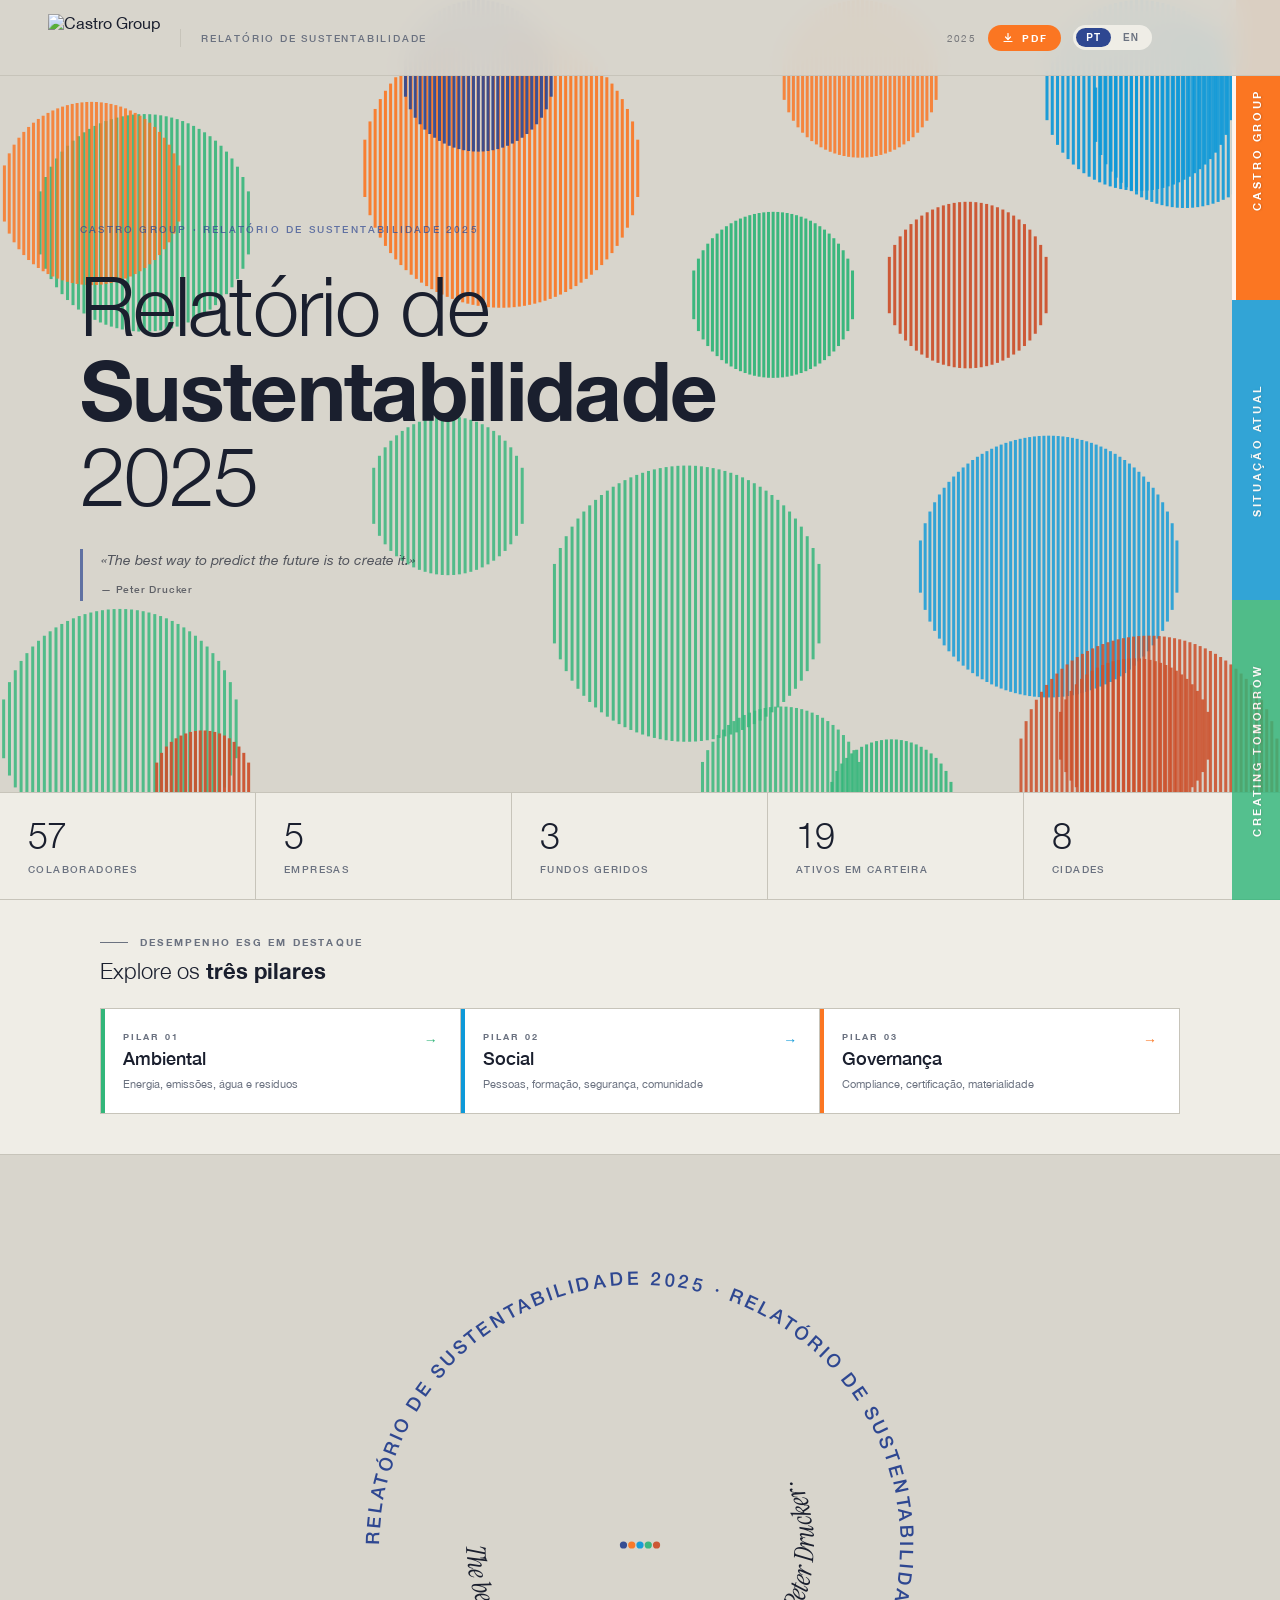
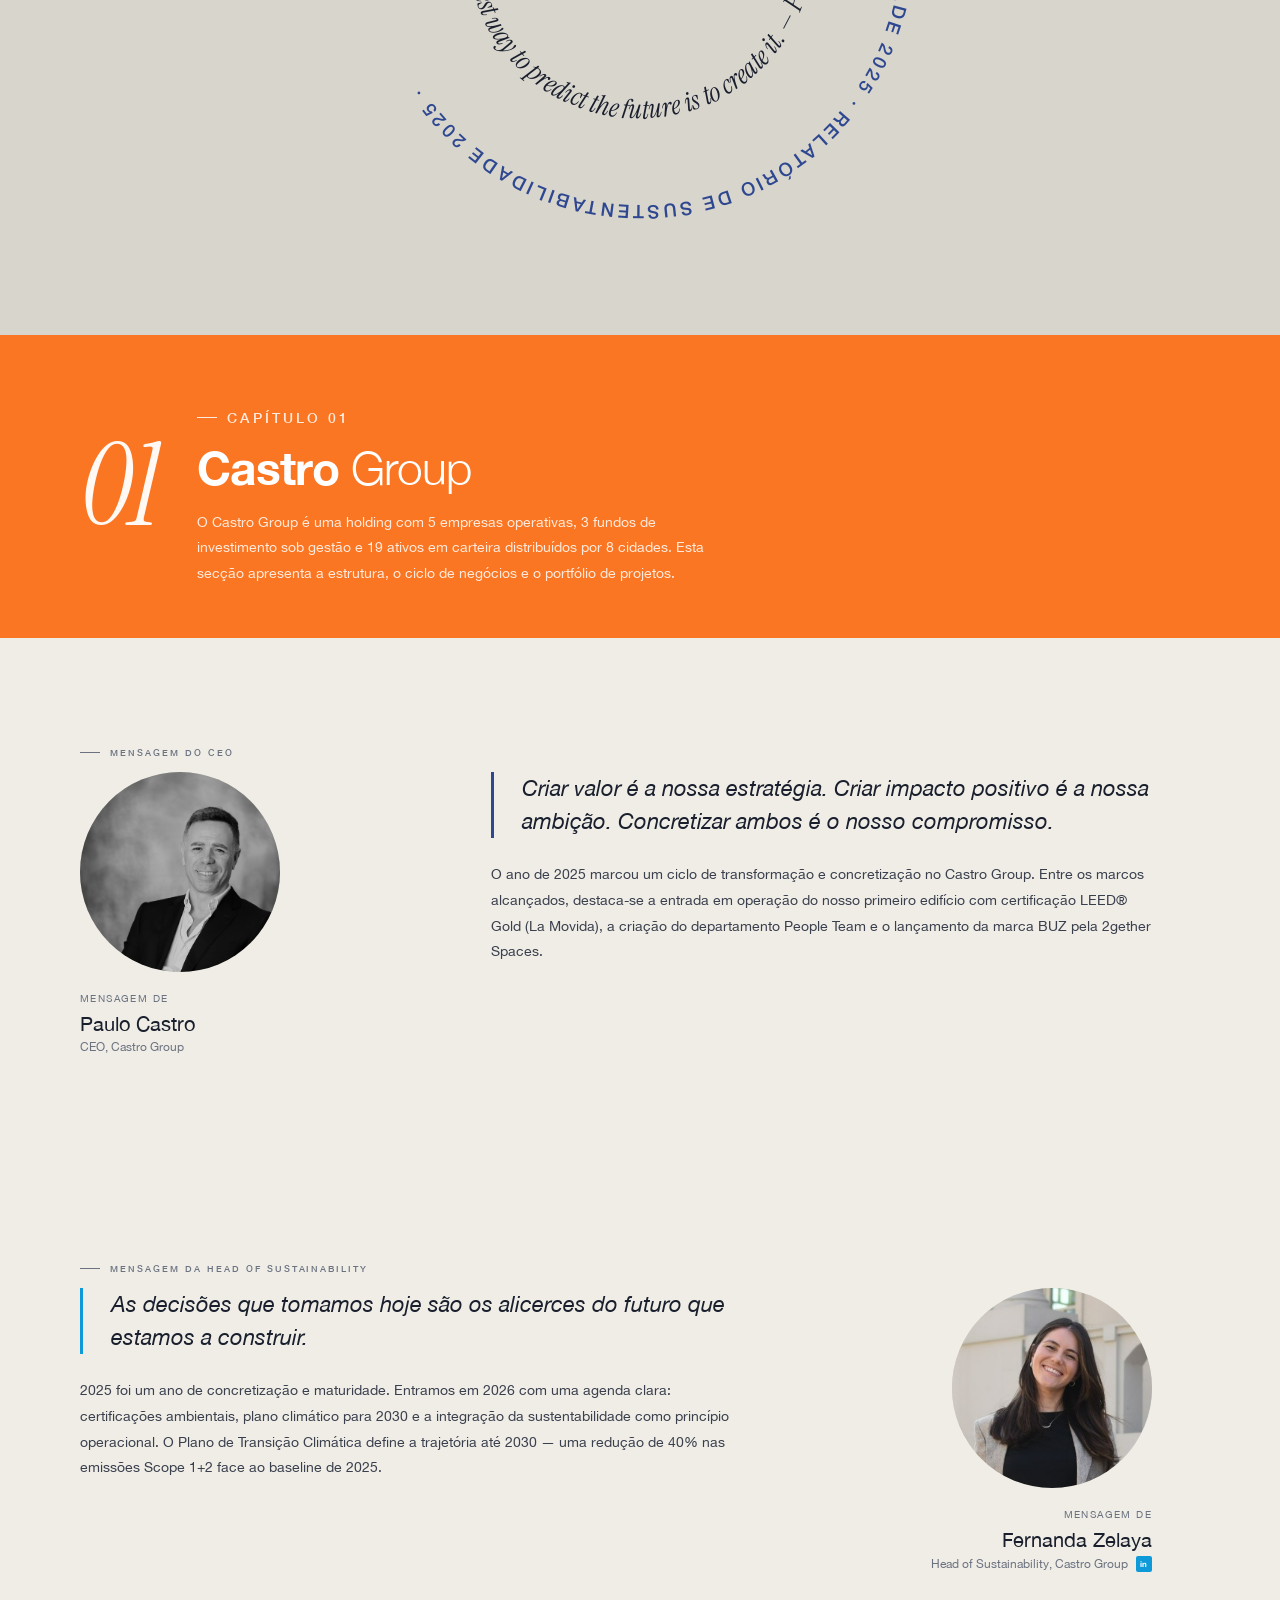
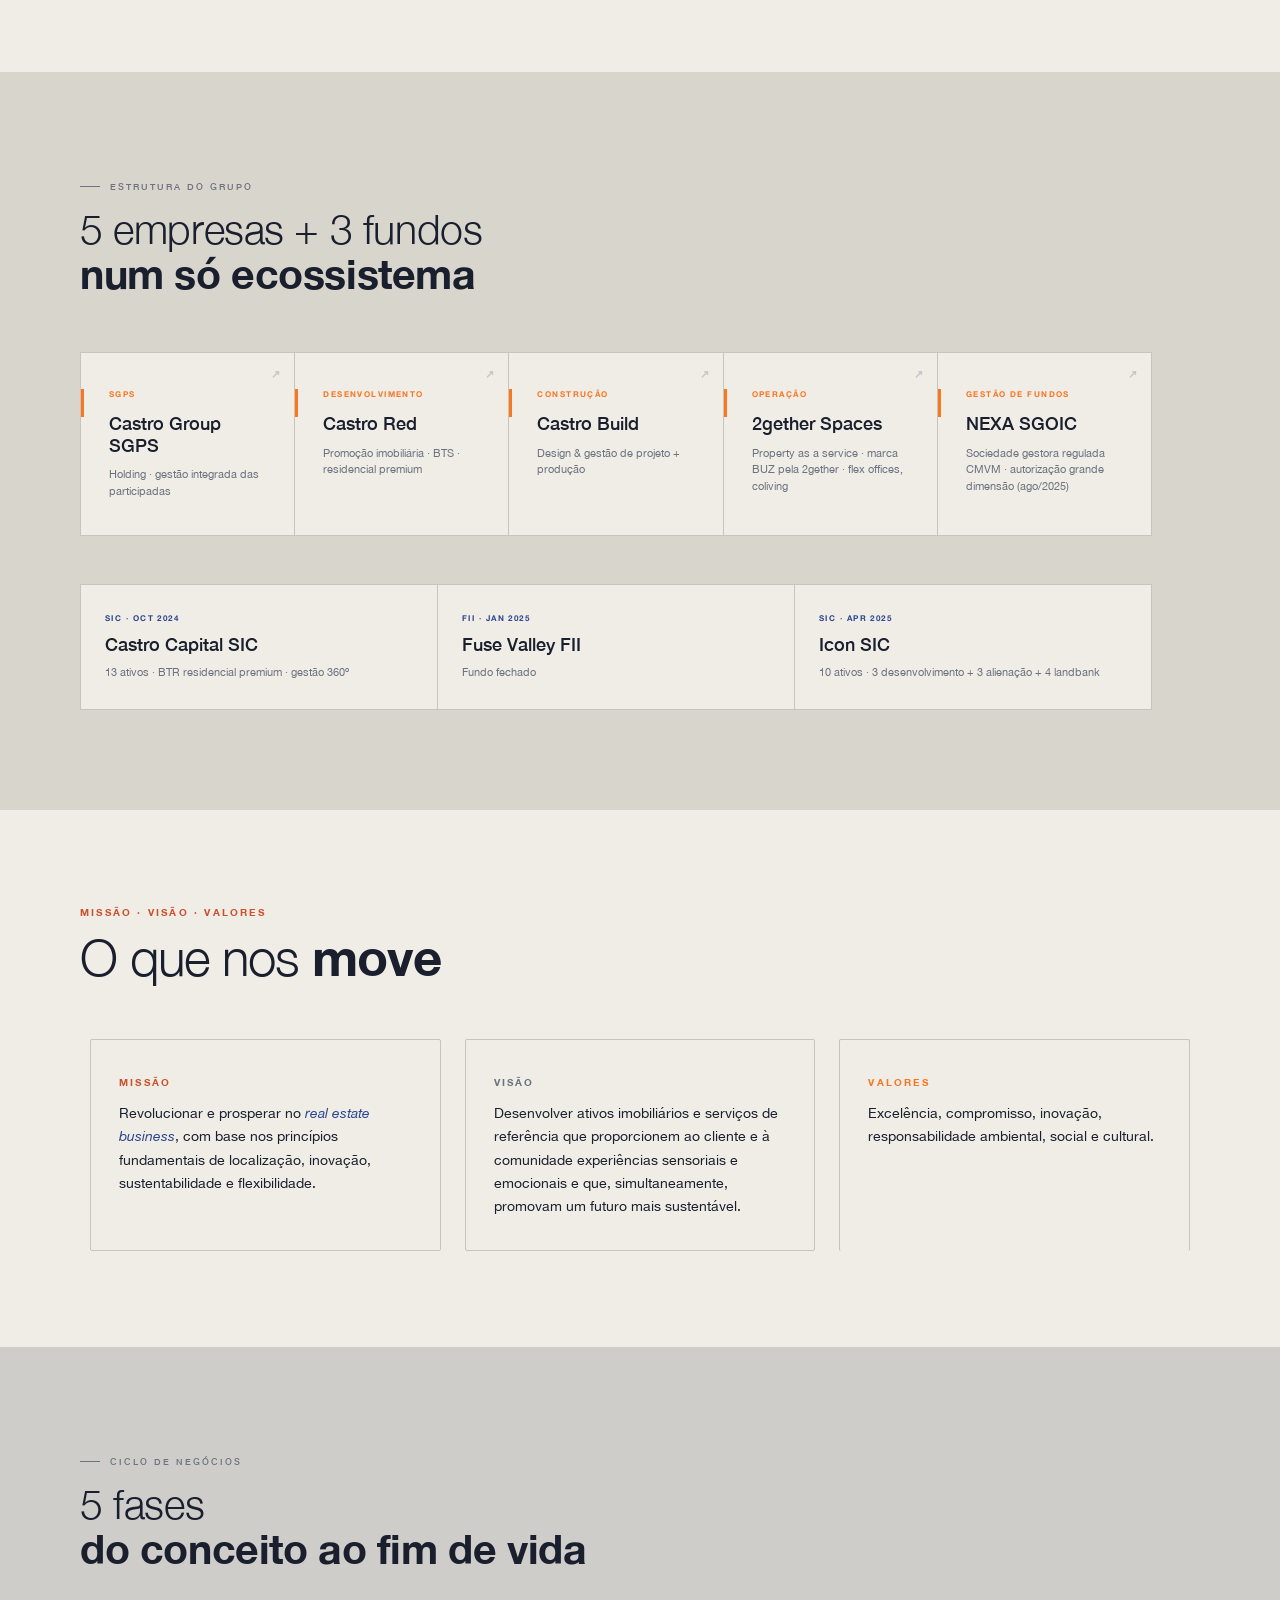
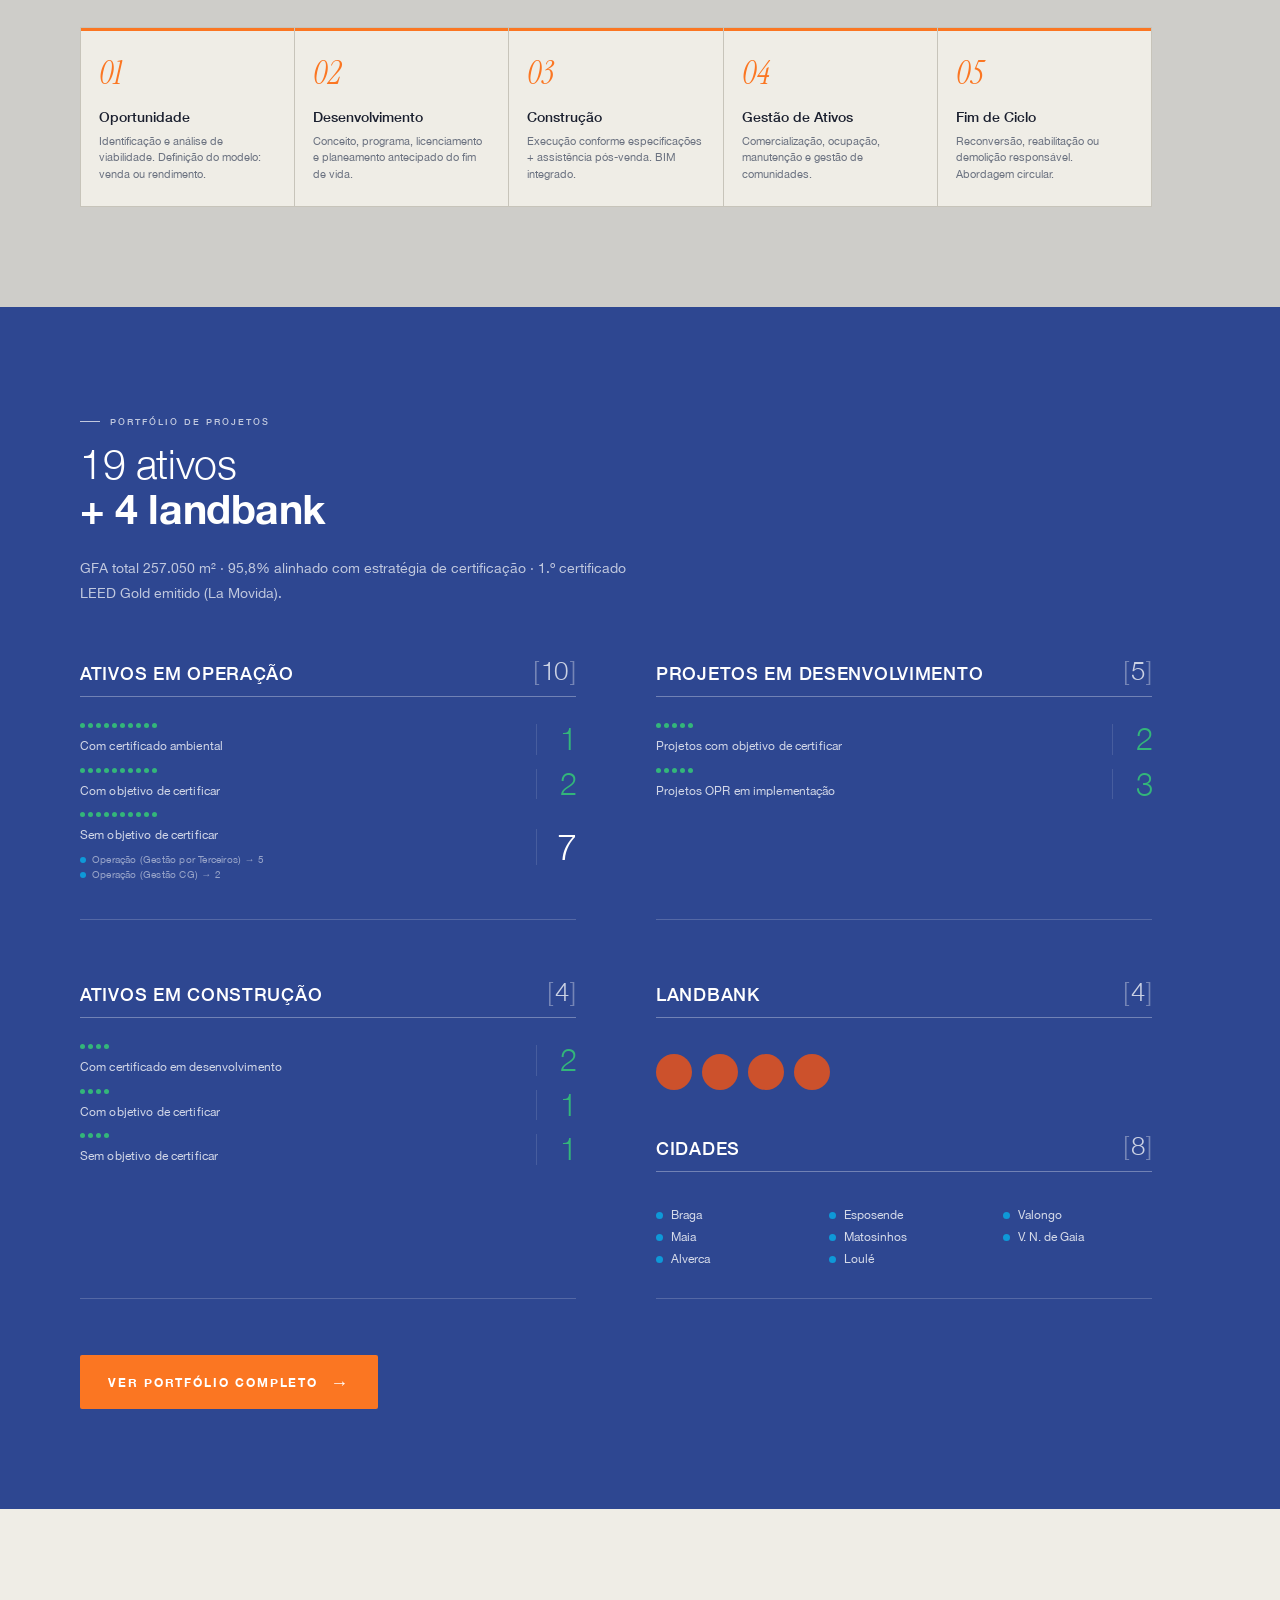
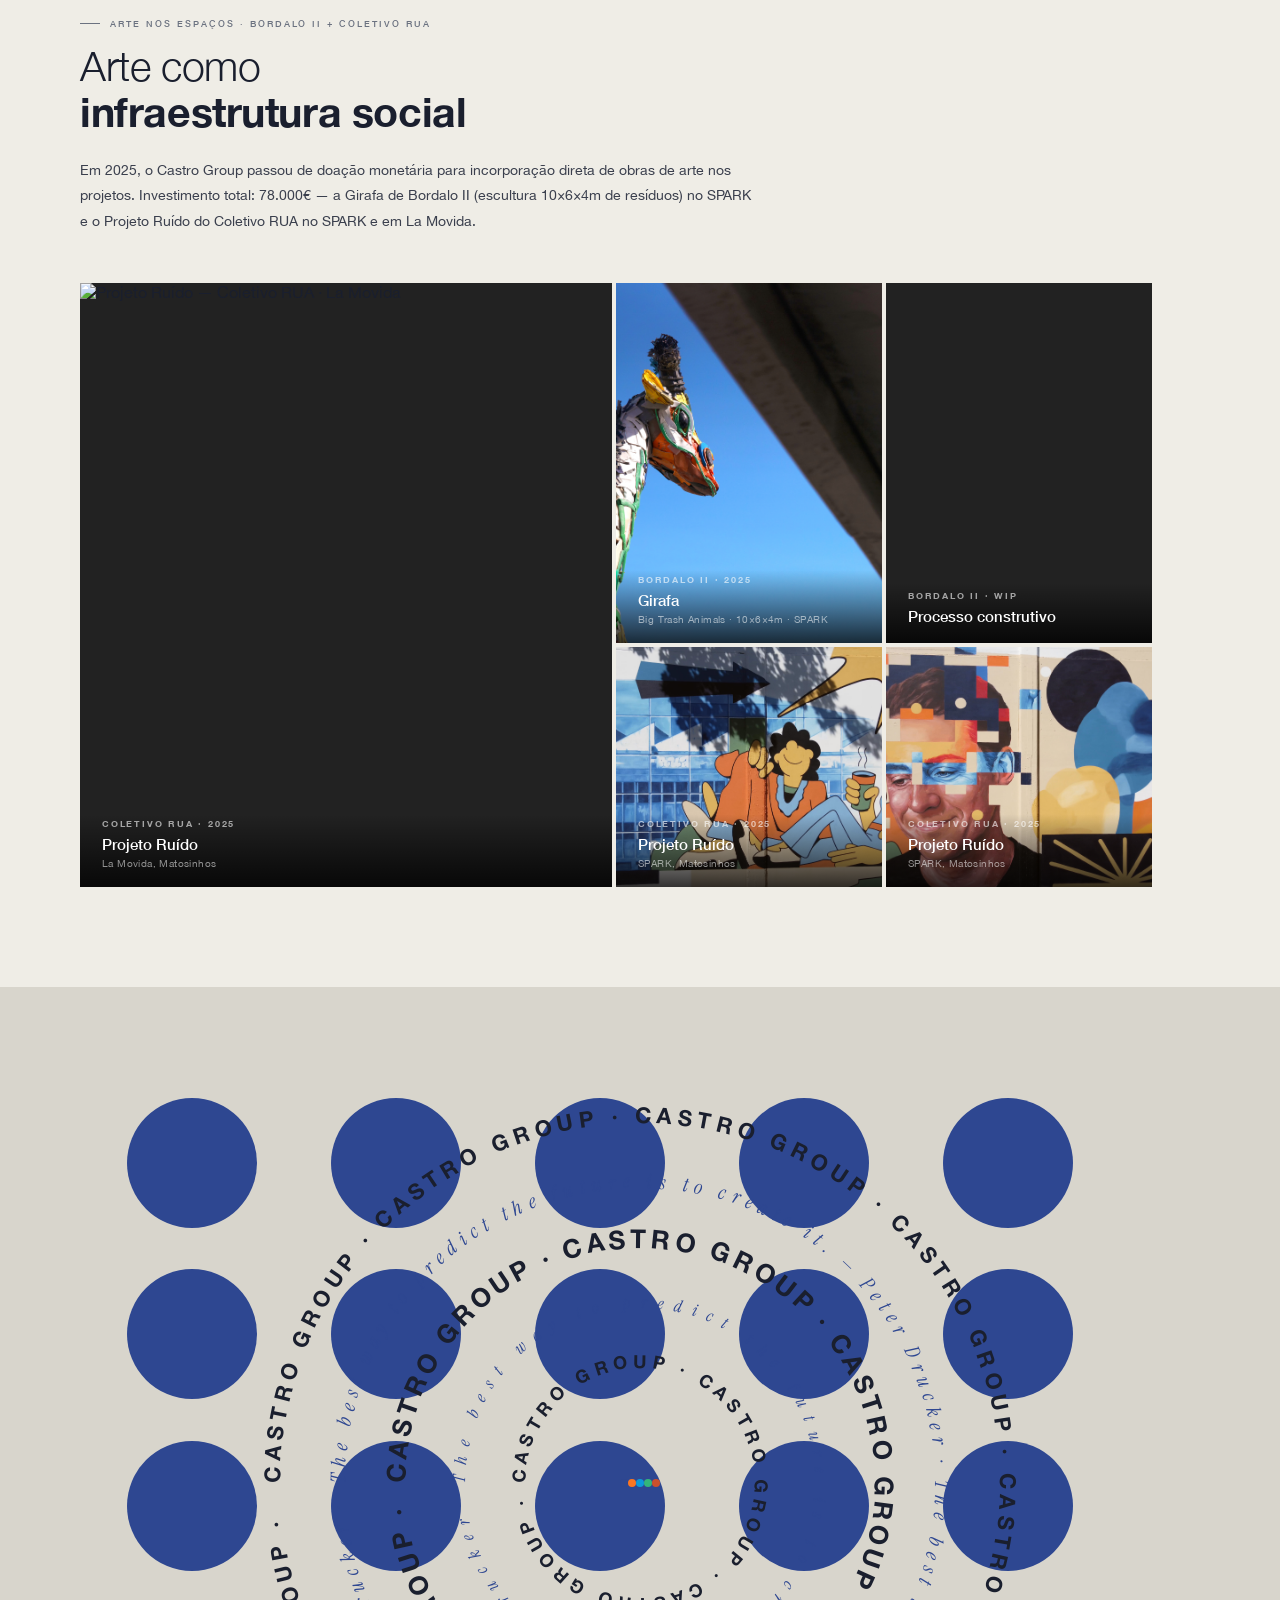
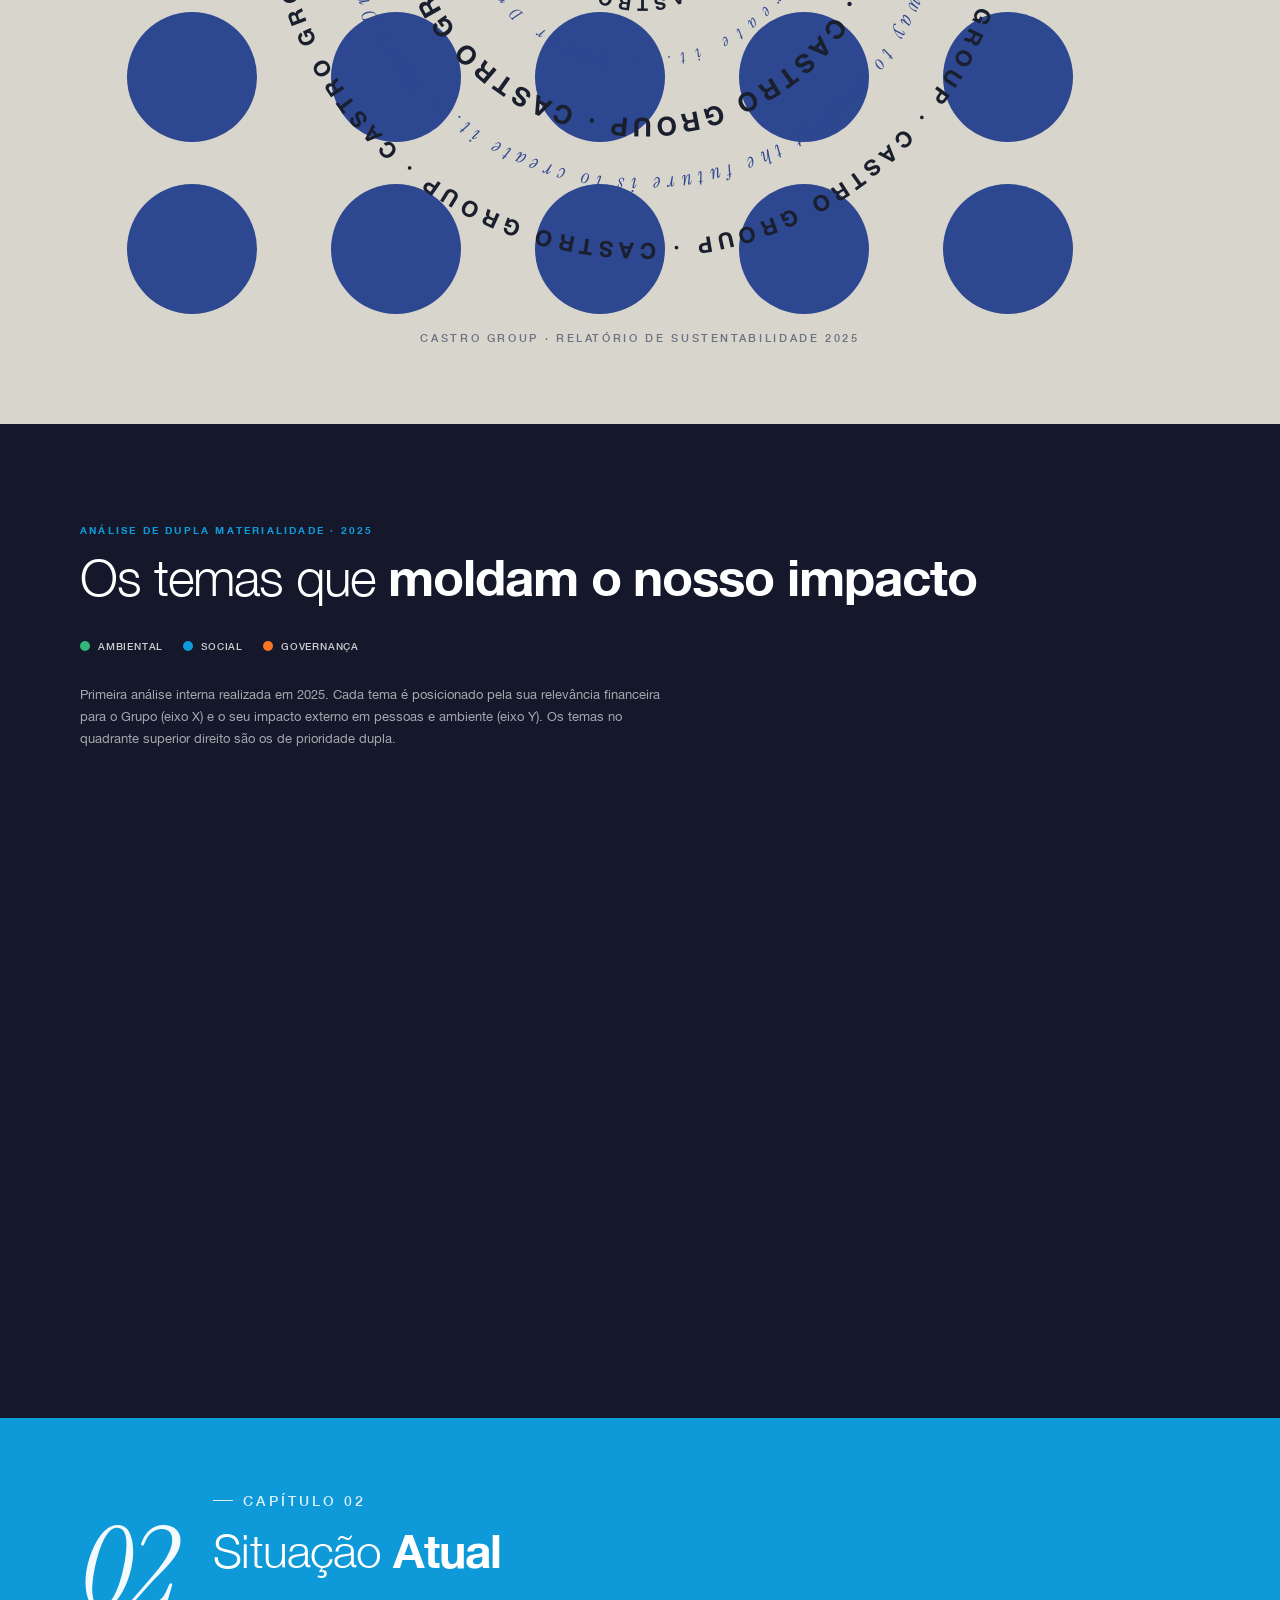
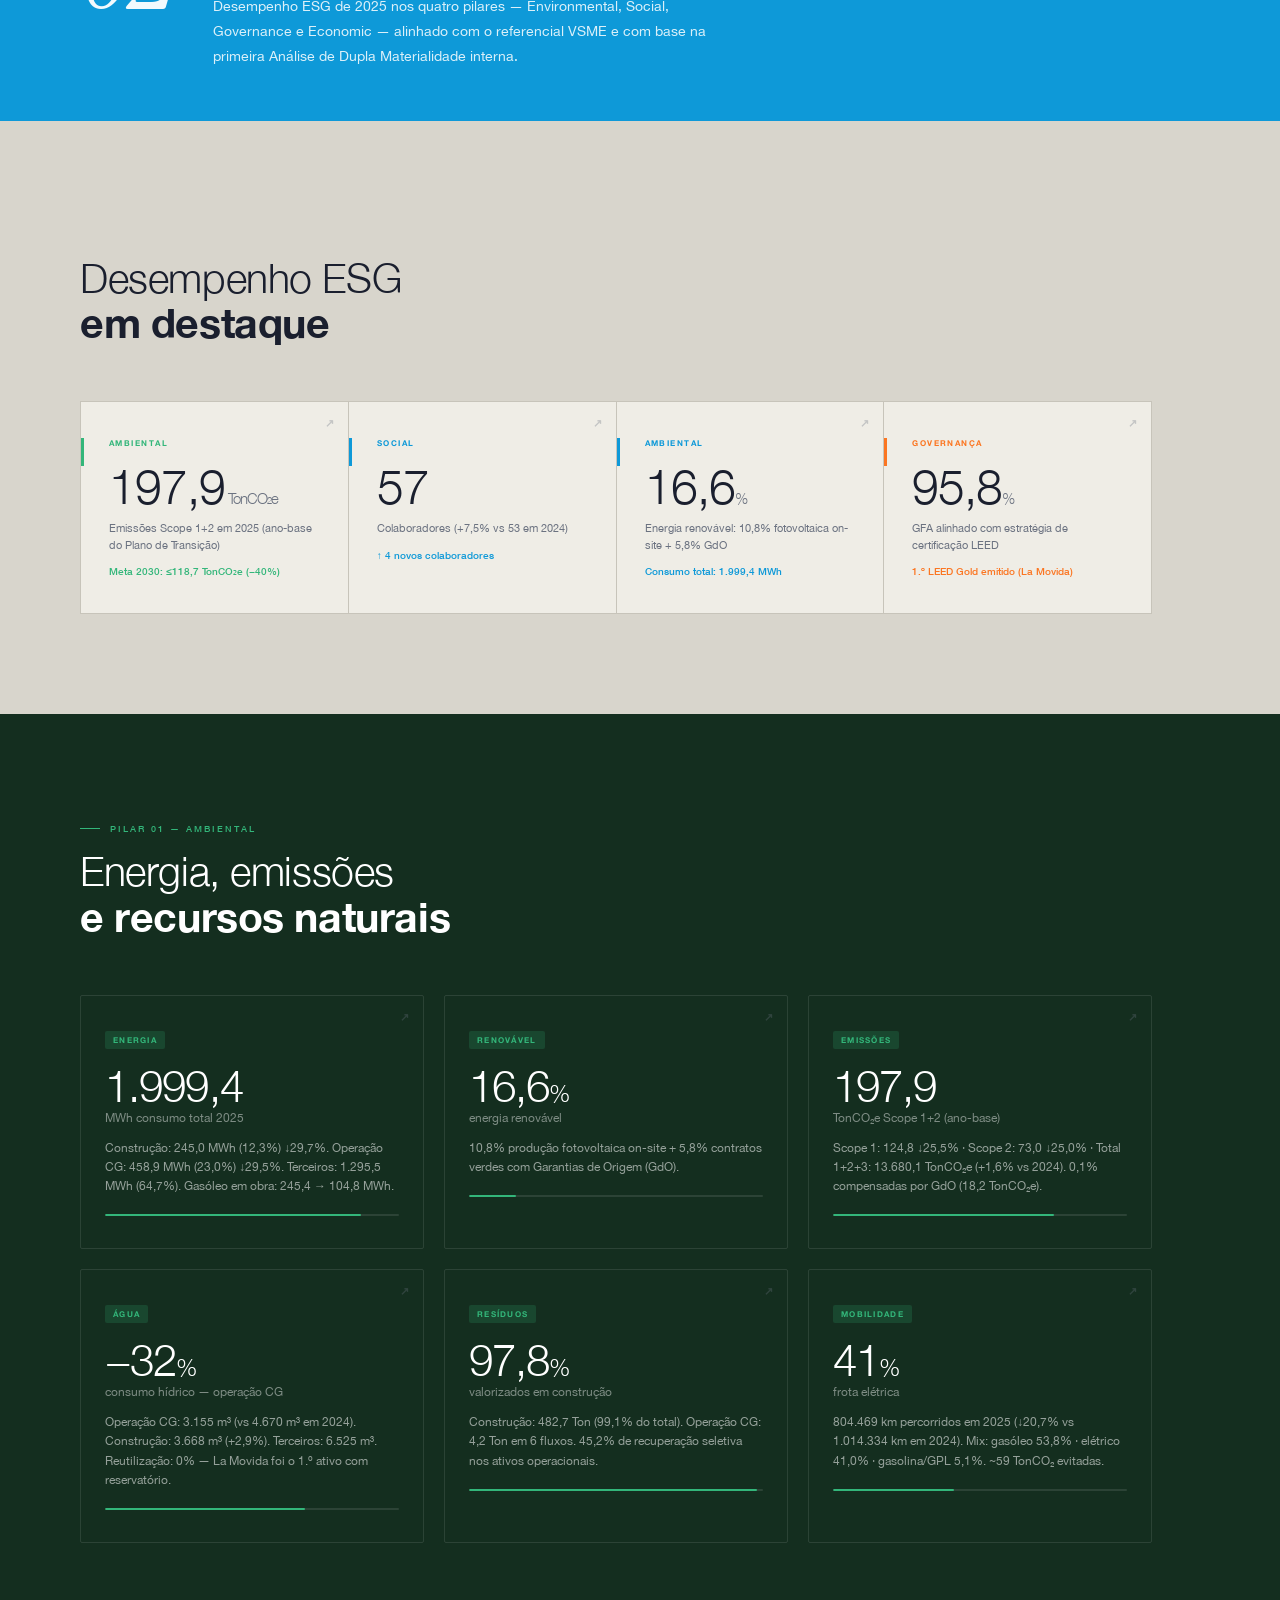
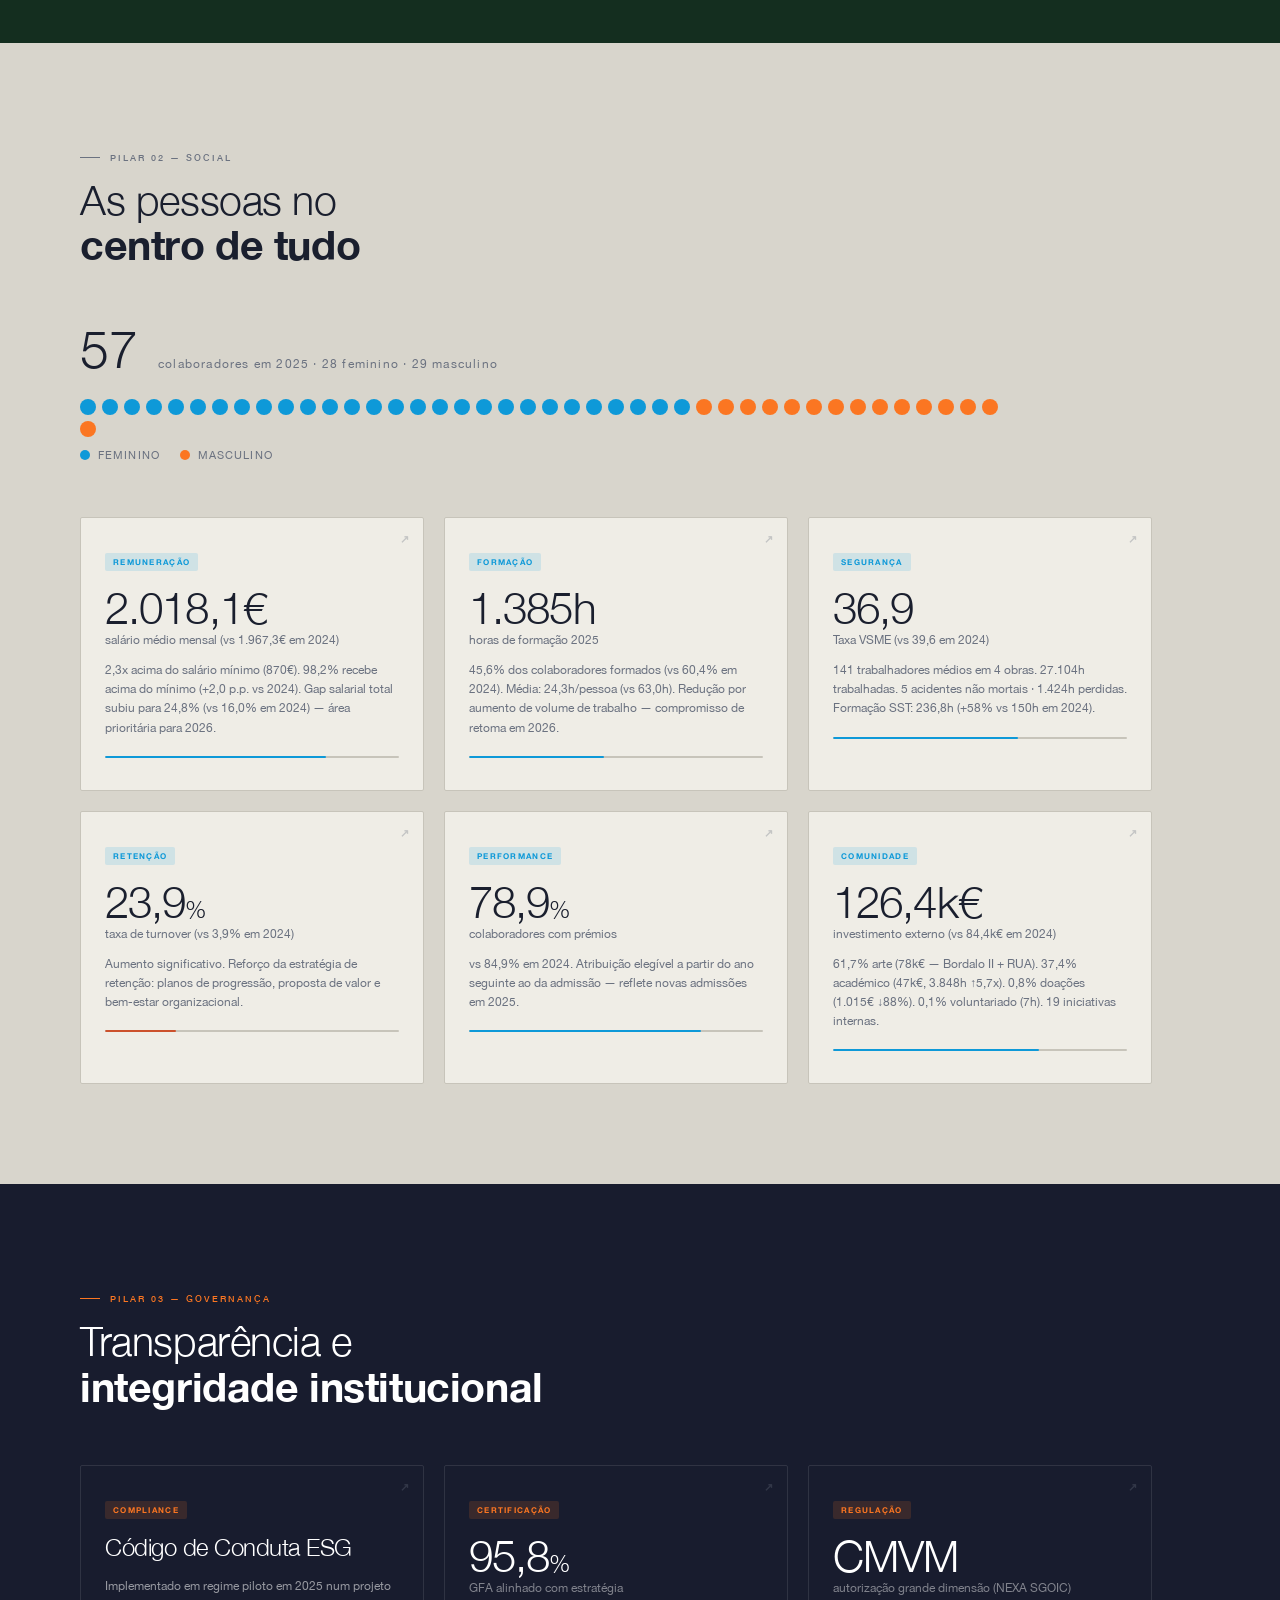
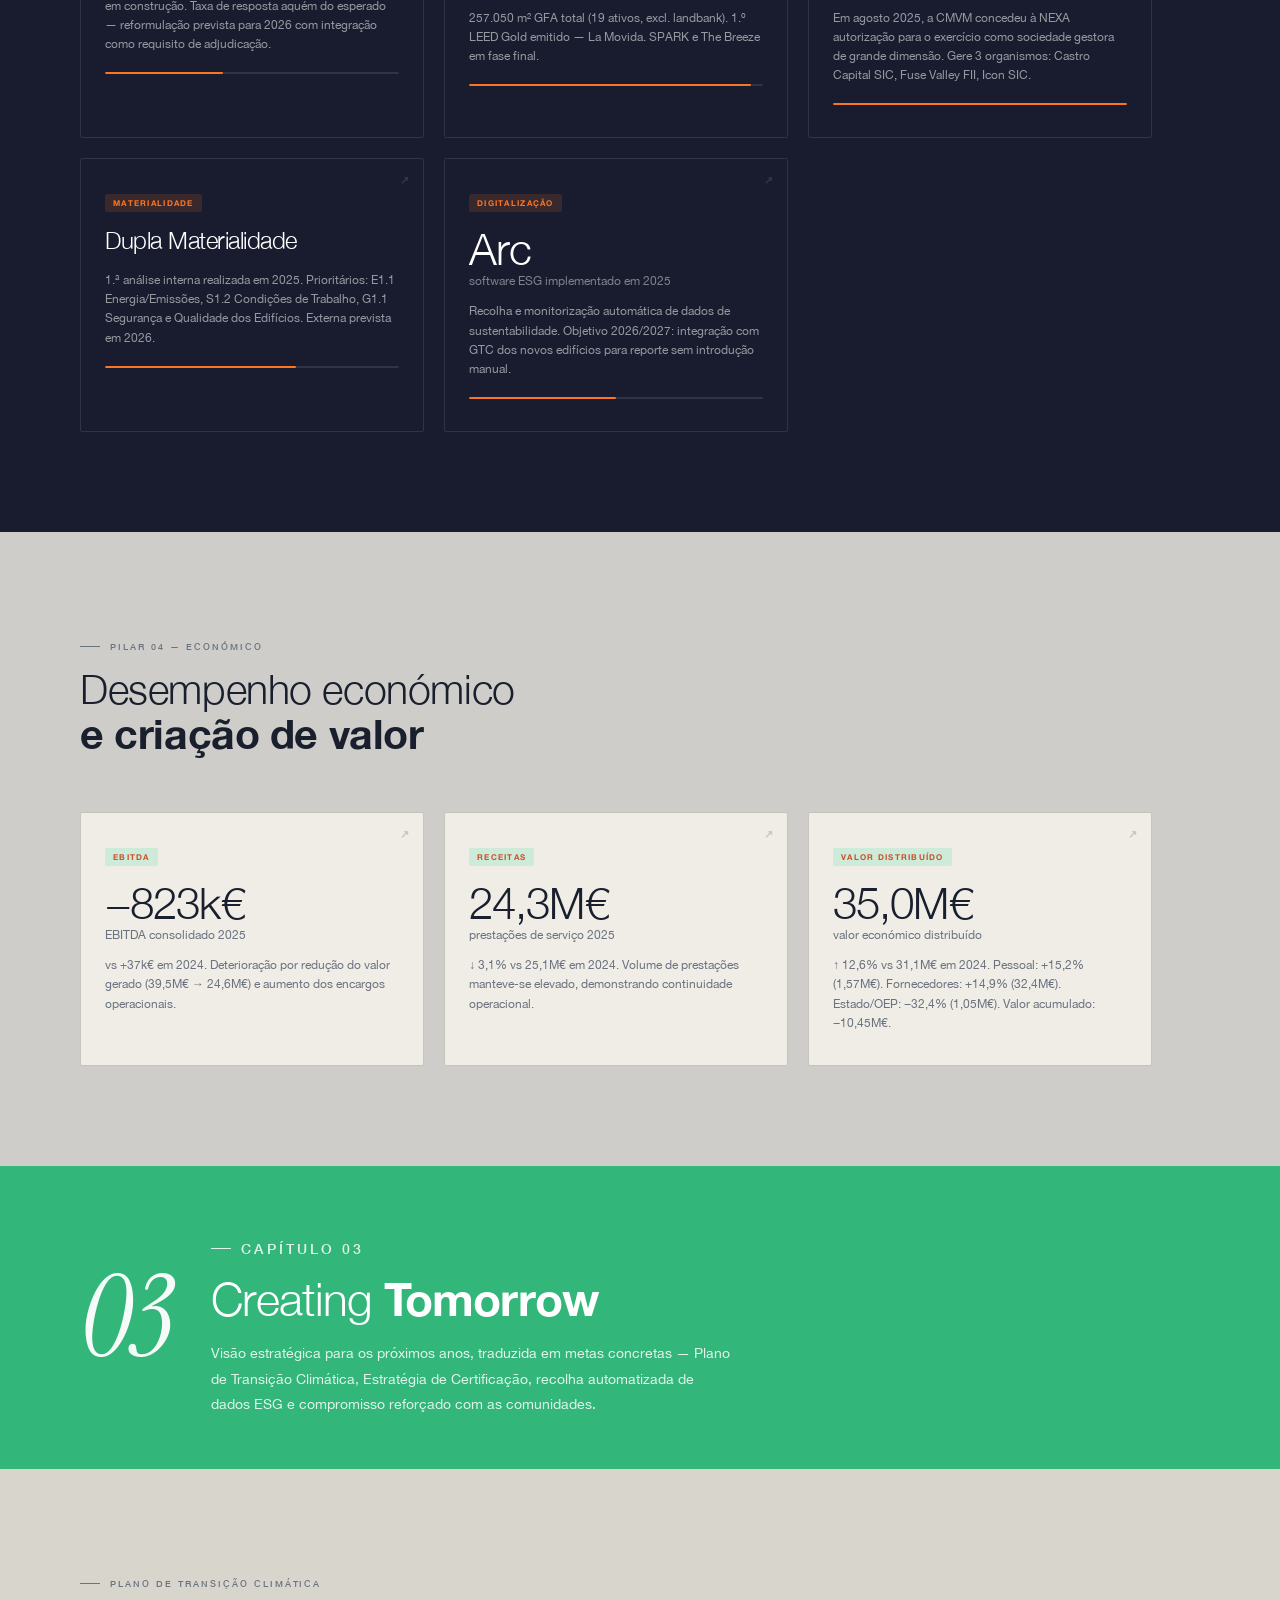
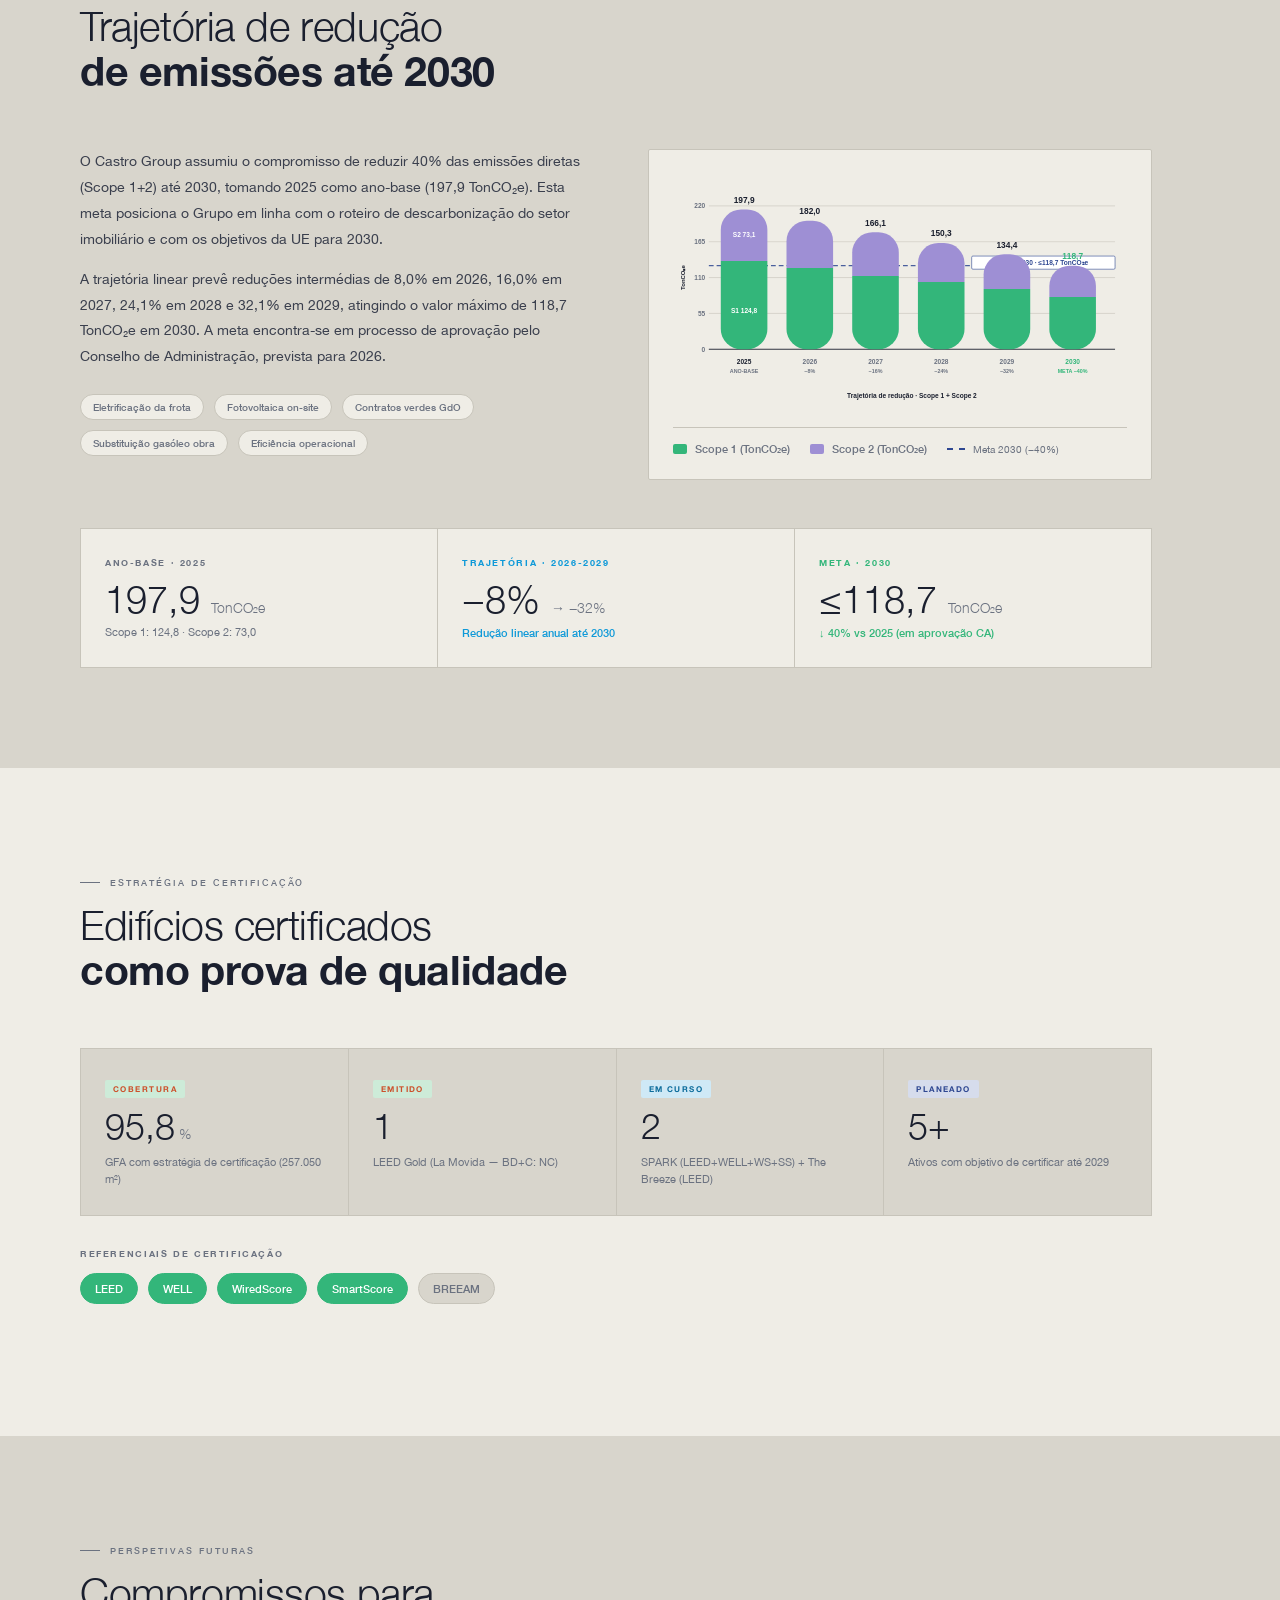
==== commit 710226a1: "v2: portfolio macro numbers — minimalist, no more big green circles Was: pf-row-num rendered as a 56" ====
--- a/index-v2.html
+++ b/index-v2.html
@@ -892,17 +892,18 @@
   padding-bottom: 10px;
 }
 .pf-cat-title {
-  font-size: clamp(22px, 2.4vw, 32px);
-  font-weight: 300; color: #fff;
-  letter-spacing: -0.01em;
+  font-size: clamp(15px, 1.4vw, 18px);
+  font-weight: 600; color: #fff;
+  letter-spacing: 0.04em; text-transform: uppercase;
 }
 .pf-cat-title strong { font-weight: 700; }
 .pf-cat-count {
-  font-size: clamp(22px, 2.4vw, 32px);
-  font-weight: 300; color: rgba(255,255,255,0.85);
-}
-.pf-cat-count::before { content: '['; }
-.pf-cat-count::after  { content: ']'; }
+  font-size: clamp(20px, 2vw, 26px);
+  font-weight: 300; color: rgba(255,255,255,0.75);
+  letter-spacing: -0.01em;
+}
+.pf-cat-count::before { content: '['; opacity: 0.45; margin-right: 2px; }
+.pf-cat-count::after  { content: ']'; opacity: 0.45; margin-left: 2px; }
 .pf-row {
   display: grid;
   grid-template-columns: 1fr auto;
@@ -948,19 +949,25 @@
   display: inline-block; width: 6px; height: 6px; border-radius: 50%;
   background: var(--cg-cyan); margin-right: 6px; vertical-align: 0;
 }
+/* Minimalist count — was a 56px green circle, now a thin numeral aligned with the label */
 .pf-row-num {
-  width: 56px; height: 56px; border-radius: 50%;
-  background: var(--cg-green); color: #fff;
-  display: grid; place-items: center;
-  font-size: 22px; font-weight: 400;
+  font-size: clamp(26px, 2.4vw, 32px);
+  font-weight: 300;
+  color: var(--cg-green);
+  line-height: 1;
+  letter-spacing: -0.02em;
   flex-shrink: 0;
-}
-.pf-row-num.lg { width: 64px; height: 64px; font-size: 26px; }
+  text-align: right;
+  min-width: 40px;
+  padding-left: 16px;
+  border-left: 1px solid rgba(255,255,255,0.12);
+}
+.pf-row-num.lg { font-size: clamp(30px, 2.8vw, 38px); color: #fff; }
 .pf-landbank-row {
-  display: flex; gap: 16px; margin-top: 16px;
+  display: flex; gap: 10px; margin-top: 16px; flex-wrap: wrap;
 }
 .pf-landbank-dot {
-  width: 64px; height: 64px; border-radius: 50%;
+  width: 36px; height: 36px; border-radius: 50%;
   background: var(--cg-rust);
 }
 .pf-cidades {
@@ -997,10 +1004,12 @@
   .pf-cidades { grid-template-columns: repeat(2, 1fr); }
 }
 @media (max-width: 640px) {
-  .pf-cidades { grid-template-columns: 1fr; }
-  .pf-landbank-dot { width: 48px; height: 48px; }
-  .pf-row-num { width: 44px; height: 44px; font-size: 18px; }
-  .pf-row-num.lg { width: 52px; height: 52px; font-size: 21px; }
+  .pf-cidades { grid-template-columns: 1fr 1fr; }
+  .pf-landbank-dot { width: 28px; height: 28px; }
+  .pf-row-num { font-size: 22px; min-width: 32px; padding-left: 10px; }
+  .pf-row-num.lg { font-size: 26px; }
+  .pf-cat-title { font-size: 14px; }
+  .pf-cat-count { font-size: 18px; }
 }
 
 /* ── NAMES ORBIT (Agradecimentos, before footer) ───────────────────────── */
